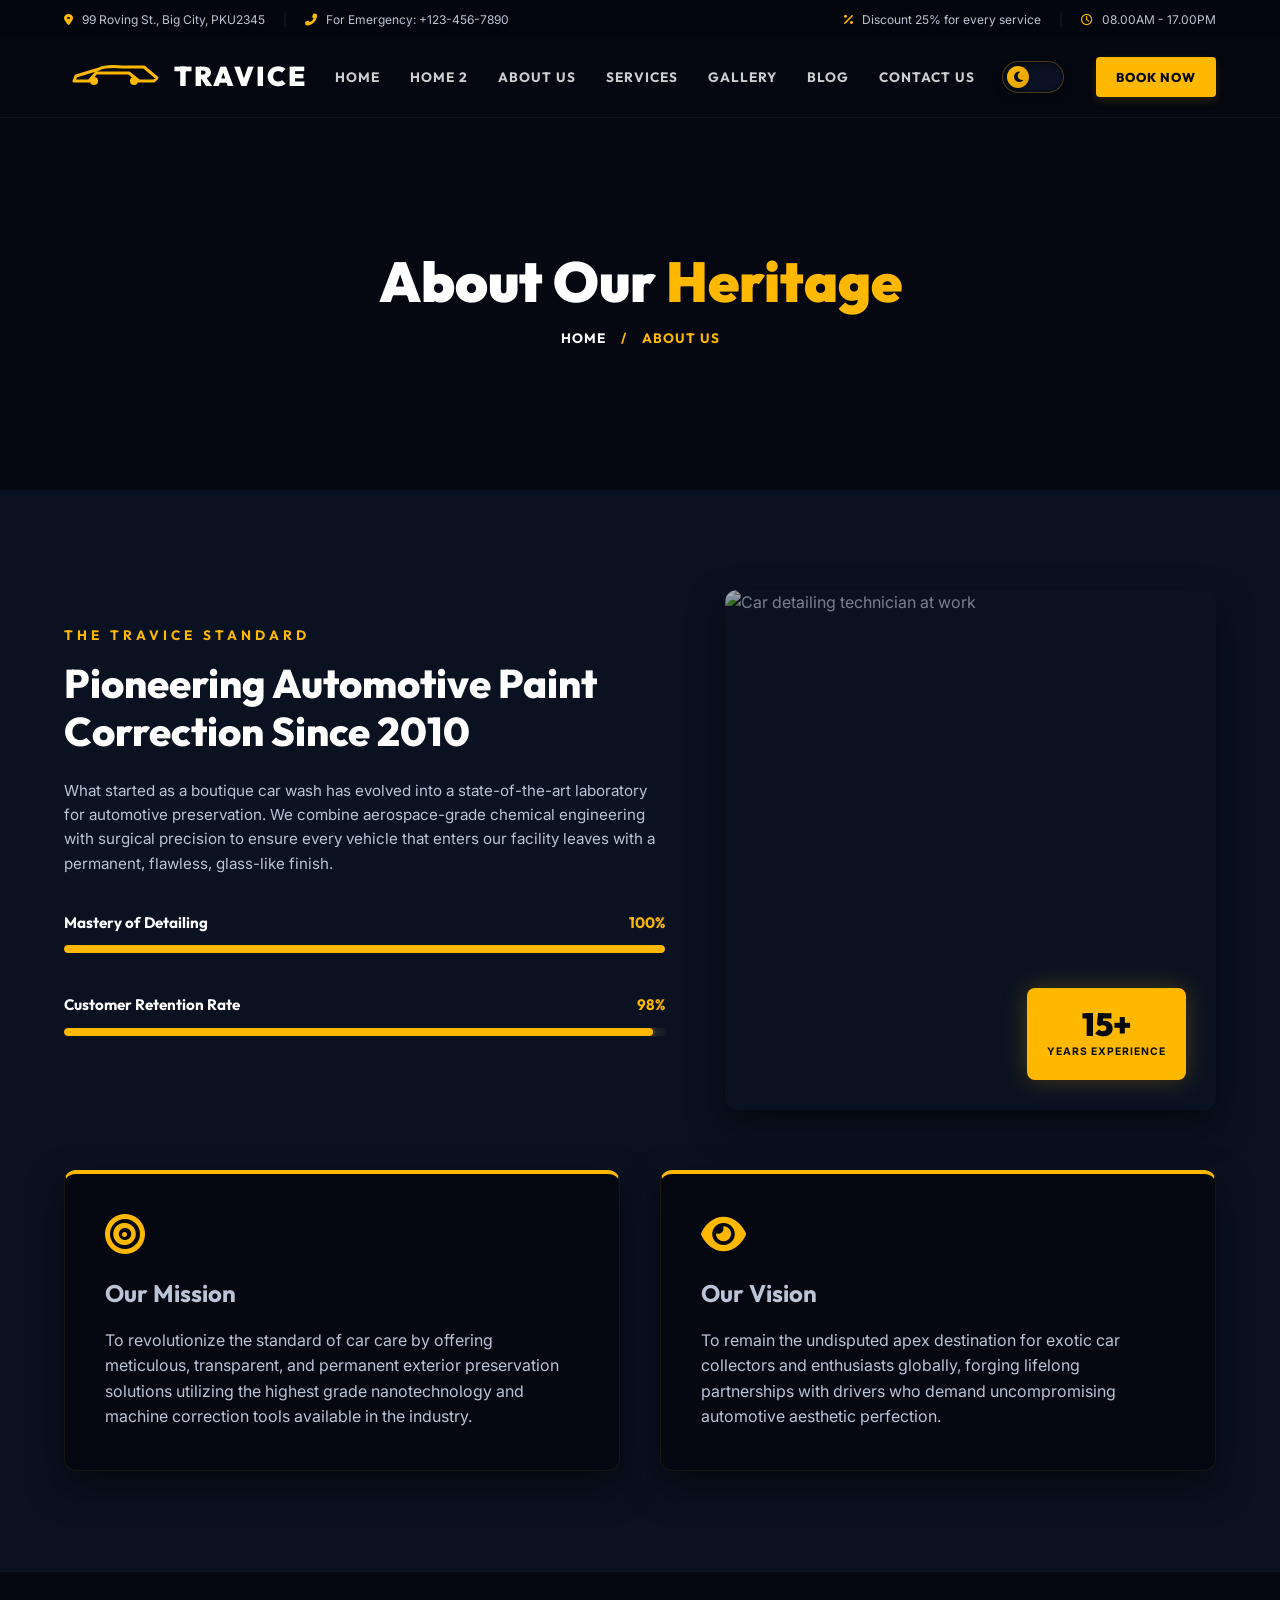
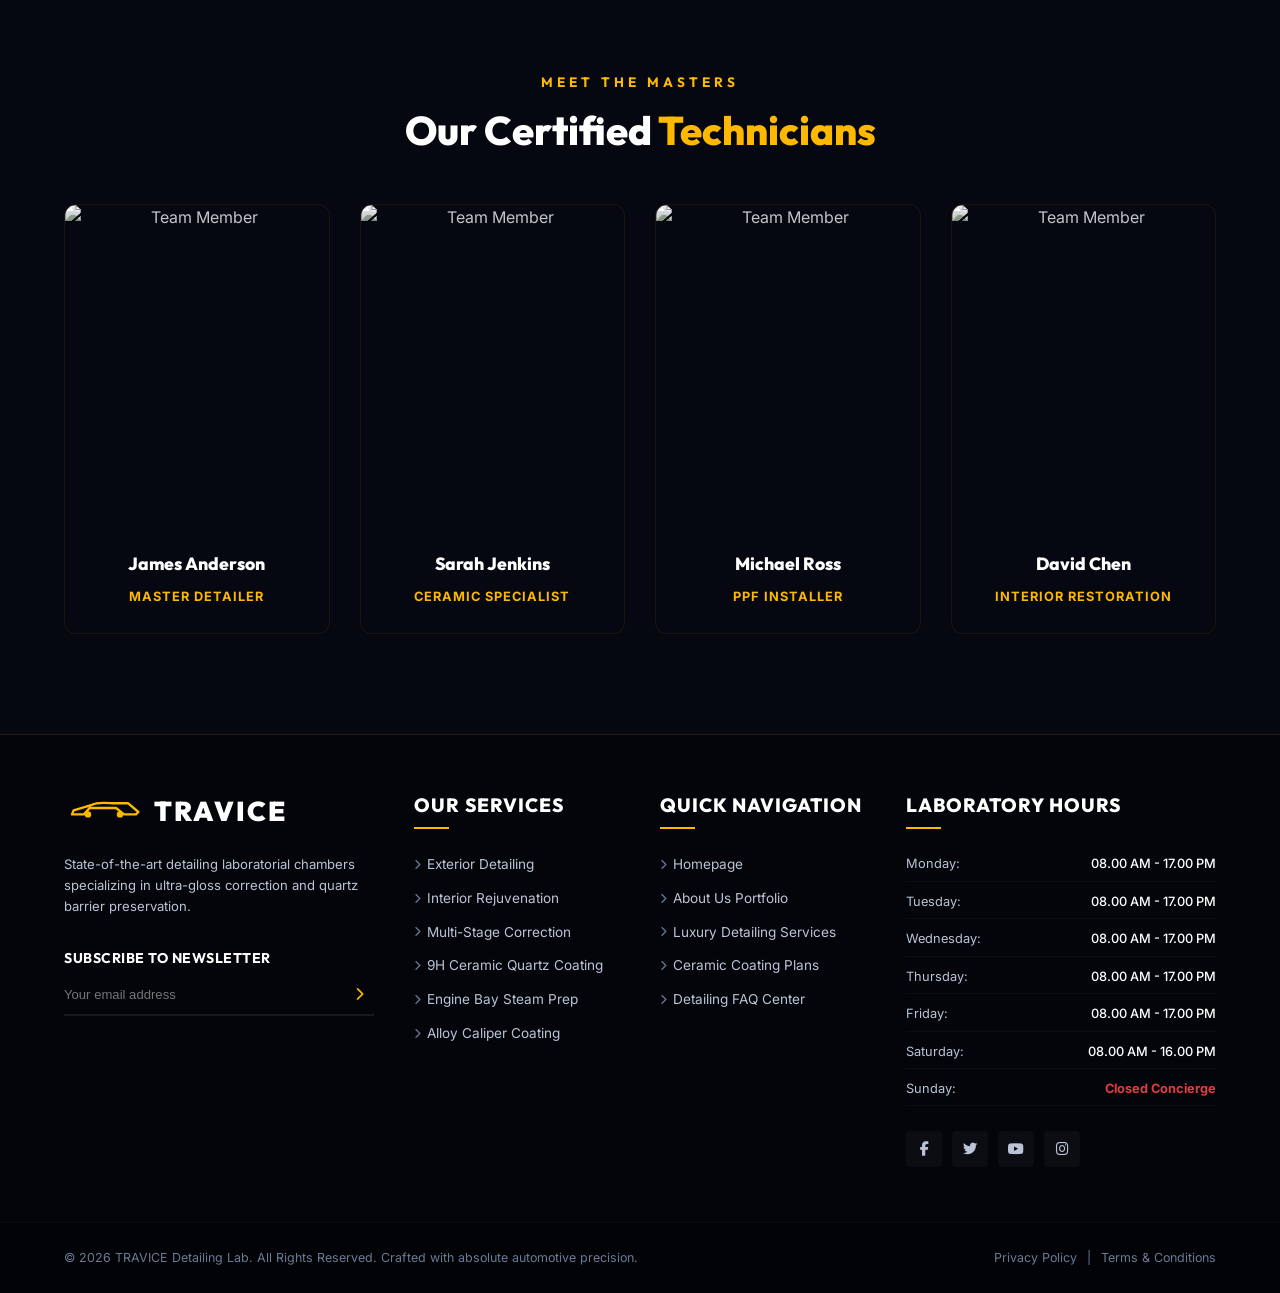
==== about.html @ 7a4ba7b8 "first commit" ====
<!DOCTYPE html>
<html lang="en">
<head>
    <meta charset="UTF-8">
    <meta name="viewport" content="width=device-width, initial-scale=1.0">
    <meta name="description" content="About TRAVICE Detailing - Our mission, team, and history in the automotive detailing industry.">
    <title>About Us | TRAVICE Premium Detailing</title>
    <link rel="preconnect" href="https://fonts.googleapis.com">
    <link rel="preconnect" href="https://fonts.gstatic.com" crossorigin>
    <link href="https://fonts.googleapis.com/css2?family=Outfit:wght@300;400;500;600;700;800;900&family=Inter:wght@300;400;500;600;700&display=swap" rel="stylesheet">
    <link rel="stylesheet" href="https://cdnjs.cloudflare.com/ajax/libs/font-awesome/6.4.0/css/all.min.css">
    <link rel="stylesheet" href="style.css">
    <link rel="stylesheet" href="pages.css">
    <link rel="stylesheet" href="mobile.css">
    <!-- Theme Switcher Script (Instantly runs to avoid FOIT flashing) -->
    <script>
        (function() {
            const savedTheme = localStorage.getItem('theme') || 'dark';
            document.documentElement.setAttribute('data-theme', savedTheme);
        })();
    </script>
</head>
<body>

    <!-- TOP UTILITY BAR -->
    <div class="top-bar">
        <div class="top-bar-container">
            <div class="top-bar-info">
                <span><i class="fas fa-map-marker-alt"></i> 99 Roving St., Big City, PKU2345</span>
                <span class="bar-separator">|</span>
                <span><i class="fas fa-phone-alt"></i> For Emergency: +123-456-7890</span>
            </div>
            <div class="top-bar-promo">
                <span><i class="fas fa-percentage"></i> Discount 25% for every service</span>
                <span class="bar-separator">|</span>
                <span><i class="far fa-clock"></i> 08.00AM - 17.00PM</span>
            </div>
        </div>
    </div>

    <!-- HEADER / NAVIGATION -->
    <header class="header">
        <div class="nav-container">
            <a href="index.html" class="logo">
                <div class="logo-icon">
                    <svg viewBox="0 0 100 40" width="100" height="40" xmlns="http://www.w3.org/2000/svg">
                        <path d="M10,28 L25,28 L32,20 L65,20 L75,28 L90,28 L93,25 L80,14 L60,14 C58,14 42,12 35,16 L12,23 Z" fill="none" stroke="#FFB800" stroke-width="3" stroke-linecap="round" stroke-linejoin="round"/>
                        <circle cx="30" cy="28" r="4" fill="#FFB800" />
                        <circle cx="70" cy="28" r="4" fill="#FFB800" />
                    </svg>
                </div>
                <span class="logo-text">TRAVICE</span>
            </a>

            <!-- Desktop Nav Links -->
            <nav class="nav-menu">
                <ul>
                    <li><a href="index.html" class="nav-link">HOME</a></li>
                    <li><a href="home-2.html" class="nav-link">HOME 2</a></li>
                    <li><a href="about.html" class="nav-link active">ABOUT US</a></li>
                    <li><a href="services.html" class="nav-link">SERVICES</a></li>
                    <li><a href="gallery.html" class="nav-link">GALLERY</a></li>
                    <li><a href="blog.html" class="nav-link">BLOG</a></li>
                    <li><a href="contact.html" class="nav-link">CONTACT US</a></li>
                </ul>
            </nav>

            <div class="nav-actions">
                <!-- Premium Redesigned Animated Capsule Theme Switcher -->
                <button class="theme-toggle" id="theme-toggle-btn" aria-label="Toggle Theme">
                    <div class="theme-toggle-bubble">
                        <i class="fas fa-moon moon-icon"></i>
                        <i class="fas fa-sun sun-icon"></i>
                    </div>
                </button>
                <a href="contact.html" class="btn-header">BOOK NOW</a>
                <button class="hamburger" id="hamburger-btn" aria-label="Toggle menu">
                    <span class="bar"></span><span class="bar"></span><span class="bar"></span>
                </button>
            </div>
        </div>
    </header>

    <!-- MOBILE NAVIGATION DROPDOWN -->
    <div class="mobile-nav" id="mobile-menu">
        <ul>
            <li><a href="index.html" class="mobile-link">HOME</a></li>
            <li><a href="home-2.html" class="mobile-link">HOME 2</a></li>
            <li><a href="about.html" class="mobile-link">ABOUT US</a></li>
            <li><a href="services.html" class="mobile-link">SERVICES</a></li>
            <li><a href="gallery.html" class="mobile-link">GALLERY</a></li>
            <li><a href="blog.html" class="mobile-link">BLOG</a></li>
            <li><a href="contact.html" class="mobile-link">CONTACT US</a></li>
        </ul>
    </div>

    <!-- INNER PAGE HERO -->
    <section class="inner-hero">
        <div class="inner-hero-bg" style="background-image: url('https://images.unsplash.com/photo-1507136566006-cfc505b114fc?q=80&w=2070&auto=format&fit=crop');"></div>
        <div class="inner-hero-overlay"></div>
        <div class="inner-hero-content animate-on-load">
            <h1 class="inner-page-title">About Our <span class="highlight">Heritage</span></h1>
            <div class="breadcrumb">
                <a href="index.html">HOME</a>
                <span>/</span>
                <span class="current">ABOUT US</span>
            </div>
        </div>
    </section>

    <!-- ABOUT INTRODUCTION -->
    <section class="about" id="about">
        <div class="section-container">
            <div class="about-grid">
                
                <div class="about-content animate-on-scroll">
                    <span class="section-subhead">THE TRAVICE STANDARD</span>
                    <h2 class="section-title">Pioneering Automotive Paint Correction Since 2010</h2>
                    <p class="about-desc">What started as a boutique car wash has evolved into a state-of-the-art laboratory for automotive preservation. We combine aerospace-grade chemical engineering with surgical precision to ensure every vehicle that enters our facility leaves with a permanent, flawless, glass-like finish.</p>
                    
                    <div class="progress-container">
                        <div class="progress-header">
                            <span class="progress-title">Mastery of Detailing</span>
                            <span class="progress-val">100%</span>
                        </div>
                        <div class="progress-bar-bg">
                            <div class="progress-bar-fill" data-progress="100%"></div>
                        </div>
                    </div>
                    <div class="progress-container">
                        <div class="progress-header">
                            <span class="progress-title">Customer Retention Rate</span>
                            <span class="progress-val">98%</span>
                        </div>
                        <div class="progress-bar-bg">
                            <div class="progress-bar-fill" data-progress="98%"></div>
                        </div>
                    </div>
                </div>

                <div class="about-graphic-container animate-on-scroll">
                    <div class="tech-graphic-wrapper">
                        <img class="tech-image" src="https://images.unsplash.com/photo-1619642751034-765dfdf7c58e?q=80&w=600&auto=format&fit=crop" alt="Car detailing technician at work">
                        <div class="tech-card-badge" style="bottom: 30px; top: auto; right: 30px; left: auto;">
                            <span class="badge-num">15+</span>
                            <span class="badge-text">Years Experience</span>
                        </div>
                    </div>
                </div>

            </div>

            <!-- Mission & Vision -->
            <div class="mission-vision-grid animate-on-scroll">
                <div class="mission-card">
                    <i class="fas fa-bullseye" style="font-size: 2.5rem; color: var(--color-accent); margin-bottom: 20px;"></i>
                    <h3 style="font-family: var(--font-heading); font-size: 1.5rem; margin-bottom: 15px;">Our Mission</h3>
                    <p style="color: var(--color-text-light);">To revolutionize the standard of car care by offering meticulous, transparent, and permanent exterior preservation solutions utilizing the highest grade nanotechnology and machine correction tools available in the industry.</p>
                </div>
                <div class="mission-card">
                    <i class="fas fa-eye" style="font-size: 2.5rem; color: var(--color-accent); margin-bottom: 20px;"></i>
                    <h3 style="font-family: var(--font-heading); font-size: 1.5rem; margin-bottom: 15px;">Our Vision</h3>
                    <p style="color: var(--color-text-light);">To remain the undisputed apex destination for exotic car collectors and enthusiasts globally, forging lifelong partnerships with drivers who demand uncompromising automotive aesthetic perfection.</p>
                </div>
            </div>
        </div>
    </section>

    <!-- TEAM SECTION -->
    <section class="team" style="background-color: var(--color-primary-dark); border-top: 1px solid rgba(255,255,255,0.05);">
        <div class="section-container">
            <div style="text-align: center; max-width: 600px; margin: 0 auto 50px auto;" class="animate-on-scroll">
                <span class="section-subhead">MEET THE MASTERS</span>
                <h2 class="section-title">Our Certified <span class="highlight">Technicians</span></h2>
            </div>

            <div class="team-grid">
                <!-- Team 1 -->
                <div class="team-card animate-on-scroll">
                    <img src="https://images.unsplash.com/photo-1560250097-0b93528c311a?q=80&w=500&auto=format&fit=crop" alt="Team Member" class="team-img">
                    <div class="team-info">
                        <h4>James Anderson</h4>
                        <span>Master Detailer</span>
                    </div>
                </div>
                <!-- Team 2 -->
                <div class="team-card animate-on-scroll">
                    <img src="https://images.unsplash.com/photo-1573496359142-b8d87734a5a2?q=80&w=500&auto=format&fit=crop" alt="Team Member" class="team-img">
                    <div class="team-info">
                        <h4>Sarah Jenkins</h4>
                        <span>Ceramic Specialist</span>
                    </div>
                </div>
                <!-- Team 3 -->
                <div class="team-card animate-on-scroll">
                    <img src="https://images.unsplash.com/photo-1519085360753-af0119f7cbe7?q=80&w=500&auto=format&fit=crop" alt="Team Member" class="team-img">
                    <div class="team-info">
                        <h4>Michael Ross</h4>
                        <span>PPF Installer</span>
                    </div>
                </div>
                <!-- Team 4 -->
                <div class="team-card animate-on-scroll">
                    <img src="https://images.unsplash.com/photo-1507003211169-0a1dd7228f2d?q=80&w=500&auto=format&fit=crop" alt="Team Member" class="team-img">
                    <div class="team-info">
                        <h4>David Chen</h4>
                        <span>Interior Restoration</span>
                    </div>
                </div>
            </div>
        </div>
    </section>

    <!-- FOOTER -->
    <footer class="footer">

        <div class="footer-top">
            <div class="section-container">
                <div class="footer-grid">

                    <!-- Col 1: About & Newsletter -->
                    <div class="footer-col about-col">
                        <a href="index.html" class="logo footer-logo">
                            <div class="logo-icon">
                                <svg viewBox="0 0 100 40" width="80" height="32" xmlns="http://www.w3.org/2000/svg">
                                    <path
                                        d="M10,28 L25,28 L32,20 L65,20 L75,28 L90,28 L93,25 L80,14 L60,14 C58,14 42,12 35,16 L12,23 Z"
                                        fill="none" stroke="#FFB800" stroke-width="3" stroke-linecap="round"
                                        stroke-linejoin="round" />
                                    <circle cx="30" cy="28" r="4" fill="#FFB800" />
                                    <circle cx="70" cy="28" r="4" fill="#FFB800" />
                                </svg>
                            </div>
                            <span class="logo-text">TRAVICE</span>
                        </a>
                        <p class="footer-text">State-of-the-art detailing laboratorial chambers specializing in
                            ultra-gloss correction and quartz barrier preservation.</p>

                        <div class="newsletter-wrapper">
                            <h4>Subscribe To Newsletter</h4>
                            <form id="newsletter-form">
                                <div class="newsletter-input-group">
                                    <input type="email" placeholder="Your email address" aria-label="Newsletter email"
                                        required>
                                    <button type="submit" aria-label="Subscribe"><i
                                            class="fas fa-chevron-right"></i></button>
                                </div>
                            </form>
                        </div>
                    </div>

                    <!-- Col 2: Services Quick Links -->
                    <div class="footer-col links-col">
                        <h3>Our Services</h3>
                        <ul>
                            <li><a href="services.html"><i class="fas fa-chevron-right"></i> Exterior Detailing</a></li>
                            <li><a href="services.html"><i class="fas fa-chevron-right"></i> Interior Rejuvenation</a></li>
                            <li><a href="services.html"><i class="fas fa-chevron-right"></i> Multi-Stage Correction</a></li>
                            <li><a href="index.html#pricing"><i class="fas fa-chevron-right"></i> 9H Ceramic Quartz Coating</a>
                            </li>
                            <li><a href="services.html"><i class="fas fa-chevron-right"></i> Engine Bay Steam Prep</a></li>
                            <li><a href="services.html"><i class="fas fa-chevron-right"></i> Alloy Caliper Coating</a></li>
                        </ul>
                    </div>

                    <!-- Col 3: Quick Navigation -->
                    <div class="footer-col links-col">
                        <h3>Quick Navigation</h3>
                        <ul>
                            <li><a href="index.html"><i class="fas fa-chevron-right"></i> Homepage</a></li>
                            <li><a href="about.html"><i class="fas fa-chevron-right"></i> About Us Portfolio</a></li>
                            <li><a href="services.html"><i class="fas fa-chevron-right"></i> Luxury Detailing Services</a>
                            </li>
                            <li><a href="index.html#pricing"><i class="fas fa-chevron-right"></i> Ceramic Coating Plans</a></li>
                            <li><a href="index.html#faq"><i class="fas fa-chevron-right"></i> Detailing FAQ Center</a></li>
                        </ul>
                    </div>

                    <!-- Col 4: Working Hours & Socials -->
                    <div class="footer-col hours-col">
                        <h3>Laboratory Hours</h3>
                        <ul class="hours-list">
                            <li><span>Monday:</span> <span>08.00 AM - 17.00 PM</span></li>
                            <li><span>Tuesday:</span> <span>08.00 AM - 17.00 PM</span></li>
                            <li><span>Wednesday:</span> <span>08.00 AM - 17.00 PM</span></li>
                            <li><span>Thursday:</span> <span>08.00 AM - 17.00 PM</span></li>
                            <li><span>Friday:</span> <span>08.00 AM - 17.00 PM</span></li>
                            <li><span>Saturday:</span> <span>08.00 AM - 16.00 PM</span></li>
                            <li class="closed"><span>Sunday:</span> <span>Closed Concierge</span></li>
                        </ul>

                        <div class="footer-socials">
                            <a href="#" aria-label="Facebook"><i class="fab fa-facebook-f"></i></a>
                            <a href="#" aria-label="Twitter"><i class="fab fa-twitter"></i></a>
                            <a href="#" aria-label="YouTube"><i class="fab fa-youtube"></i></a>
                            <a href="#" aria-label="Instagram"><i class="fab fa-instagram"></i></a>
                        </div>
                    </div>

                </div>
            </div>
        </div>

        <div class="footer-bottom">
            <div class="section-container">
                <div class="footer-bottom-flex">
                    <p>&copy; 2026 TRAVICE Detailing Lab. All Rights Reserved. Crafted with absolute automotive
                        precision.</p>
                    <div class="footer-legal-links">
                        <a href="#">Privacy Policy</a>
                        <span>|</span>
                        <a href="#">Terms & Conditions</a>
                    </div>
                </div>
            </div>
        </div>
    </footer>

    <!-- CUSTOM JAVASCRIPT -->
    <script src="script.js"></script>
    <script src="pages.js"></script>
</body>
</html>
---- style.css ----
/* ==========================================================================
   TRAVICE - LUXURY AUTOMOTIVE DETAILING & CERAMIC COATING SERVICE STYLESHEET
   ========================================================================== */

/* --- DESIGN SYSTEM & VARIABLE TOKENS --- */
:root {
    /* Color Palette */
    --color-primary-dark: #050811;      /* Deepest dark matte charcoal/black */
    --color-secondary-dark: #0A1120;    /* Premium dark navy blue background */
    --color-card-bg: rgba(13, 22, 41, 0.65); /* Modern glassmorphism card background */
    --color-card-border: rgba(255, 184, 0, 0.08); /* Soft gold-tinted card border */
    
    --color-accent: #FFB800;           /* Vibrant automotive gold/yellow accent */
    --color-accent-hover: #E0A200;     /* Slightly darker yellow for interactive states */
    --color-accent-rgb: 255, 184, 0;   /* RGB representation for soft glow shadows */
    
    --color-text-white: #FFFFFF;       /* Pure white headings */
    --color-text-light: #BAC4D6;       /* Highly legible light-blue-gray body copy */
    --color-text-muted: #6B7A94;       /* Subdued metadata description text */
    
    /* Typography */
    --font-heading: 'Outfit', sans-serif;
    --font-body: 'Inter', sans-serif;
    
    /* Transitions & Shadows */
    --transition-smooth: all 0.4s cubic-bezier(0.25, 0.46, 0.45, 0.94);
    --transition-snappy: all 0.2s ease;
    --shadow-premium: 0 15px 35px rgba(0, 0, 0, 0.5);
    --shadow-glow: 0 0 25px rgba(var(--color-accent-rgb), 0.25);
    
    /* Global Layout Width */
    --container-width: 1200px;
    --border-radius-lg: 12px;
    --border-radius-md: 8px;
}

/* --- CSS RESET --- */
* {
    margin: 0;
    padding: 0;
    box-sizing: border-box;
    outline: none;
}

html {
    scroll-behavior: smooth;
    font-size: 16px;
    -webkit-font-smoothing: antialiased;
}

body {
    background-color: var(--color-primary-dark);
    color: var(--color-text-light);
    font-family: var(--font-body);
    line-height: 1.6;
    overflow-x: hidden;
}

a {
    color: inherit;
    text-decoration: none;
    transition: var(--transition-snappy);
}

ul {
    list-style: none;
}

img {
    max-width: 100%;
    height: auto;
    display: block;
}

/* --- GLOBAL COMPONENT STYLES --- */
.section-container {
    width: 90%;
    max-width: var(--container-width);
    margin: 0 auto;
    padding: 100px 0;
}

.section-subhead {
    font-family: var(--font-heading);
    font-size: 0.85rem;
    font-weight: 700;
    color: var(--color-accent);
    letter-spacing: 4px;
    text-transform: uppercase;
    display: block;
    margin-bottom: 12px;
}

.section-title {
    font-family: var(--font-heading);
    font-size: 2.5rem;
    font-weight: 800;
    color: var(--color-text-white);
    line-height: 1.2;
    margin-bottom: 24px;
}

.highlight {
    color: var(--color-accent);
}

.font-accent {
    color: var(--color-accent);
}

/* --- PREMIUM BUTTON DESIGN --- */
.btn-primary {
    background-color: var(--color-accent);
    color: var(--color-primary-dark);
    font-family: var(--font-heading);
    font-weight: 700;
    font-size: 0.9rem;
    letter-spacing: 1.5px;
    padding: 14px 32px;
    border-radius: 5px;
    border: 2px solid var(--color-accent);
    cursor: pointer;
    display: inline-block;
    transition: var(--transition-smooth);
    text-transform: uppercase;
    box-shadow: 0 4px 15px rgba(var(--color-accent-rgb), 0.15);
}

.btn-primary:hover {
    background-color: transparent;
    color: var(--color-accent);
    box-shadow: var(--shadow-glow);
    transform: translateY(-3px);
}

.btn-secondary {
    background-color: transparent;
    color: var(--color-text-white);
    font-family: var(--font-heading);
    font-weight: 600;
    font-size: 0.9rem;
    letter-spacing: 1.5px;
    padding: 14px 32px;
    border-radius: 5px;
    border: 2px solid rgba(255, 255, 255, 0.2);
    cursor: pointer;
    display: inline-block;
    transition: var(--transition-smooth);
    text-transform: uppercase;
}

.btn-secondary:hover {
    border-color: var(--color-accent);
    color: var(--color-accent);
    transform: translateY(-3px);
}

/* --- TOP UTILITY BAR --- */
.top-bar {
    background-color: #03060C;
    border-bottom: 1px solid rgba(255, 255, 255, 0.04);
    font-size: 0.75rem;
    color: var(--color-text-light);
    font-family: var(--font-body);
}

.top-bar-container {
    width: 90%;
    max-width: var(--container-width);
    margin: 0 auto;
    display: flex;
    justify-content: space-between;
    align-items: center;
    padding: 10px 0;
}

.top-bar-info i, .top-bar-promo i {
    color: var(--color-accent);
    margin-right: 6px;
}

.bar-separator {
    margin: 0 15px;
    color: rgba(255, 255, 255, 0.1);
}

@media (max-width: 991px) {
    .top-bar {
        display: none; /* Hide on mobile/tablet to avoid clutter */
    }
}

/* --- HEADER & NAV BAR --- */
.header {
    position: fixed;
    top: 37px; /* Positioned directly under topbar */
    left: 0;
    width: 100%;
    z-index: 1000;
    background-color: rgba(5, 8, 17, 0.7);
    backdrop-filter: blur(12px);
    -webkit-backdrop-filter: blur(12px);
    border-bottom: 1px solid rgba(255, 255, 255, 0.05);
    transition: var(--transition-smooth);
}

/* Scrolled state applied via JS */
.header.scrolled {
    top: 0;
    background-color: rgba(3, 5, 10, 0.95);
    border-bottom: 1px solid rgba(255, 184, 0, 0.15);
    box-shadow: 0 10px 30px rgba(0, 0, 0, 0.6);
}

.nav-container {
    width: 90%;
    max-width: var(--container-width);
    margin: 0 auto;
    height: 80px;
    display: flex;
    justify-content: space-between;
    align-items: center;
    transition: var(--transition-smooth);
}

.header.scrolled .nav-container {
    height: 70px;
}

/* Sleek Logo Design */
.logo {
    display: flex;
    align-items: center;
    gap: 10px;
}

.logo-text {
    font-family: var(--font-heading);
    font-size: 1.7rem;
    font-weight: 900;
    color: var(--color-text-white);
    letter-spacing: 2px;
}

/* Navigation Links */
.nav-menu ul {
    display: flex;
    gap: 30px;
}

.nav-link {
    font-family: var(--font-heading);
    font-size: 0.85rem;
    font-weight: 700;
    color: rgba(255, 255, 255, 0.8);
    letter-spacing: 1px;
    padding: 8px 0;
    position: relative;
}

.nav-link::after {
    content: '';
    position: absolute;
    bottom: 0;
    left: 0;
    width: 0;
    height: 2px;
    background-color: var(--color-accent);
    transition: var(--transition-smooth);
}

.nav-link:hover, .nav-link.active {
    color: var(--color-accent);
}

.nav-link:hover::after, .nav-link.active::after {
    width: 100%;
}

/* ── Floating Nav Pill Highlighter ───────────────────────────────────────── */
.nav-menu ul {
    position: relative; /* anchor for the pill */
}

.nav-pill {
    position: absolute;
    top: 50%;
    transform: translateY(-50%);
    height: 32px;
    border-radius: 20px;
    background: rgba(255, 184, 0, 0.12);
    border: 1px solid rgba(255, 184, 0, 0.25);
    transition: left 0.32s cubic-bezier(0.4, 0, 0.2, 1),
                width 0.32s cubic-bezier(0.4, 0, 0.2, 1),
                opacity 0.2s ease;
    pointer-events: none;
    z-index: 0;
    opacity: 0;
}

.nav-menu ul:hover .nav-pill,
.nav-pill.pill-active {
    opacity: 1;
}
/* ─────────────────────────────────────────────────────────────────────────── */

/* Utility actions inside Navbar */
.nav-actions {
    display: flex;
    align-items: center;
    gap: 24px;
}

.social-icons {
    display: flex;
    gap: 15px;
}

.social-icons a {
    color: var(--color-text-light);
    font-size: 0.95rem;
    width: 32px;
    height: 32px;
    border-radius: 50%;
    background-color: rgba(255, 255, 255, 0.05);
    display: flex;
    align-items: center;
    justify-content: center;
    transition: var(--transition-smooth);
}

.social-icons a:hover {
    color: var(--color-primary-dark);
    background-color: var(--color-accent);
    box-shadow: var(--shadow-glow);
    transform: translateY(-2px);
}

.btn-header {
    background-color: var(--color-accent);
    color: var(--color-primary-dark);
    font-family: var(--font-heading);
    font-weight: 800;
    font-size: 0.8rem;
    letter-spacing: 1px;
    padding: 10px 20px;
    border-radius: 4px;
    border: none;
    cursor: pointer;
    box-shadow: 0 4px 10px rgba(var(--color-accent-rgb), 0.15);
    transition: var(--transition-smooth);
}

.btn-header:hover {
    transform: translateY(-2px);
    box-shadow: var(--shadow-glow);
    background-color: var(--color-text-white);
}

/* Hamburger mobile button */
.hamburger {
    display: none;
    flex-direction: column;
    justify-content: space-between;
    width: 24px;
    height: 18px;
    background: transparent;
    border: none;
    cursor: pointer;
}

.hamburger .bar {
    width: 100%;
    height: 2px;
    background-color: var(--color-text-white);
    border-radius: 2px;
    transition: var(--transition-smooth);
}

/* Hamburger active transformation */
.hamburger.active .bar:nth-child(1) {
    transform: translateY(8px) rotate(45deg);
    background-color: var(--color-accent);
}
.hamburger.active .bar:nth-child(2) {
    opacity: 0;
}
.hamburger.active .bar:nth-child(3) {
    transform: translateY(-8px) rotate(-45deg);
    background-color: var(--color-accent);
}

@media (max-width: 991px) {
    .nav-menu, .nav-actions .social-icons, .nav-actions .btn-header {
        display: none; /* Hide on small screens, activate mobile drawer */
    }
    .hamburger {
        display: flex;
    }
    .header {
        top: 0;
    }
}

/* --- MOBILE NAVIGATION DRAWER --- */
.mobile-nav {
    position: fixed;
    top: 80px;
    left: -100%;
    width: 100%;
    height: calc(100vh - 80px);
    background-color: var(--color-secondary-dark);
    z-index: 999;
    padding: 40px;
    display: flex;
    flex-direction: column;
    justify-content: space-between;
    transition: all 0.5s cubic-bezier(0.77, 0, 0.175, 1);
    border-top: 1px solid rgba(255, 255, 255, 0.05);
}

.mobile-nav.active {
    left: 0;
}

.mobile-nav ul {
    display: flex;
    flex-direction: column;
    gap: 25px;
}

.mobile-link {
    font-family: var(--font-heading);
    font-size: 1.3rem;
    font-weight: 800;
    color: var(--color-text-white);
    letter-spacing: 1px;
}

.mobile-link:hover {
    color: var(--color-accent);
    padding-left: 10px;
}

.mobile-nav-footer {
    border-top: 1px solid rgba(255, 255, 255, 0.05);
    padding-top: 30px;
}

.mobile-socials {
    display: flex;
    justify-content: center;
    gap: 20px;
    margin-bottom: 20px;
}

.mobile-socials a {
    color: var(--color-text-light);
    font-size: 1.2rem;
    width: 44px;
    height: 44px;
    border-radius: 50%;
    background-color: rgba(255, 255, 255, 0.03);
    display: flex;
    align-items: center;
    justify-content: center;
}

.mobile-socials a:hover {
    color: var(--color-primary-dark);
    background-color: var(--color-accent);
}

/* --- HERO SECTION --- */
.hero {
    position: relative;
    width: 100%;
    min-height: 100vh;
    display: flex;
    flex-direction: column;
    justify-content: center;
    padding-top: 150px;
    padding-bottom: 120px;
    overflow: hidden;
}

.hero-bg {
    position: absolute;
    top: 0;
    left: 0;
    width: 100%;
    height: 100%;
    background-size: cover;
    background-position: center;
    z-index: 1;
    transform: scale(1.05);
    transition: transform 10s ease;
}

.hero:hover .hero-bg {
    transform: scale(1);
}

.hero-overlay {
    position: absolute;
    top: 0;
    left: 0;
    width: 100%;
    height: 100%;
    background: linear-gradient(to right, rgba(5, 8, 17, 0.95) 30%, rgba(5, 8, 17, 0.6) 70%, rgba(5, 8, 17, 0.3) 100%);
    z-index: 2;
}

.hero-content {
    position: relative;
    width: 90%;
    max-width: var(--container-width);
    margin: 0 auto;
    z-index: 3;
    max-width: 680px;
    margin-bottom: 60px;
}

.hero-subhead {
    font-family: var(--font-heading);
    font-weight: 800;
    font-size: 0.9rem;
    color: var(--color-accent);
    letter-spacing: 5px;
    text-transform: uppercase;
    display: block;
    margin-bottom: 20px;
}

.hero-title {
    font-family: var(--font-heading);
    font-size: 3.8rem;
    font-weight: 900;
    color: var(--color-text-white);
    line-height: 1.1;
    margin-bottom: 24px;
}

.hero-subtitle {
    font-size: 1.05rem;
    color: var(--color-text-light);
    margin-bottom: 40px;
    max-width: 600px;
}

.hero-ctas {
    display: flex;
    gap: 20px;
    flex-wrap: wrap;
}

/* HERO ABSOLUTE OVERLAY HIGHLIGHT CARDS */
.hero-floater-container {
    position: relative;
    width: 90%;
    max-width: var(--container-width);
    margin: 0 auto;
    z-index: 4;
    display: grid;
    grid-template-columns: repeat(3, 1fr);
    gap: 30px;
}

.floater-card {
    background-color: var(--color-secondary-dark);
    border: 1px solid var(--color-card-border);
    border-radius: var(--border-radius-lg);
    padding: 30px;
    display: flex;
    align-items: flex-start;
    gap: 20px;
    box-shadow: var(--shadow-premium);
    transition: var(--transition-smooth);
}

.floater-icon {
    font-size: 2.2rem;
    color: var(--color-accent);
    margin-top: 4px;
}

.floater-text h3 {
    font-family: var(--font-heading);
    font-size: 1.25rem;
    font-weight: 700;
    color: var(--color-text-white);
    margin-bottom: 8px;
}

.floater-text p {
    font-size: 0.85rem;
    color: var(--color-text-light);
    line-height: 1.5;
}

/* Floater Highlighted Active Card (Yellow theme as seen in ref) */
.floater-card.active {
    background-color: var(--color-accent);
    border-color: var(--color-accent);
}

.floater-card.active .floater-icon,
.floater-card.active .floater-text h3,
.floater-card.active .floater-text p {
    color: var(--color-primary-dark);
}

.floater-card:hover {
    transform: translateY(-8px);
    box-shadow: 0 20px 40px rgba(0, 0, 0, 0.6);
    border-color: rgba(255, 184, 0, 0.3);
}

.floater-card.active:hover {
    box-shadow: var(--shadow-glow);
}

@media (max-width: 991px) {
    .hero {
        min-height: auto;
        padding-top: 140px;
        padding-bottom: 60px;
    }
    .hero-title {
        font-size: 2.8rem;
    }
    .hero-floater-container {
        grid-template-columns: 1fr;
        gap: 20px;
        margin-top: 30px;
    }
}

/* --- ABOUT US SECTION --- */
.about {
    background-color: var(--color-secondary-dark);
    position: relative;
}

.about-grid {
    display: grid;
    grid-template-columns: 1.1fr 0.9fr;
    gap: 60px;
    align-items: center;
}

.about-desc {
    color: var(--color-text-light);
    margin-bottom: 35px;
    font-size: 0.95rem;
}

/* Satisfaction Progress Bar */
.progress-container {
    margin-bottom: 40px;
}

.progress-header {
    display: flex;
    justify-content: space-between;
    margin-bottom: 10px;
    font-family: var(--font-heading);
    font-weight: 700;
    font-size: 0.95rem;
}

.progress-title {
    color: var(--color-text-white);
}

.progress-val {
    color: var(--color-accent);
}

.progress-bar-bg {
    width: 100%;
    height: 8px;
    background-color: rgba(255, 255, 255, 0.05);
    border-radius: 4px;
    overflow: hidden;
}

.progress-bar-fill {
    width: 0%; /* Initial state for scroll animation */
    height: 100%;
    background-color: var(--color-accent);
    border-radius: 4px;
    box-shadow: 0 0 10px rgba(var(--color-accent-rgb), 0.5);
    transition: width 1.5s cubic-bezier(0.1, 1, 0.1, 1);
}

/* Feature bullet boxes grid */
.about-features {
    display: grid;
    grid-template-columns: repeat(2, 1fr);
    gap: 30px;
    margin-bottom: 45px;
}

.about-feature-box {
    background-color: var(--color-primary-dark);
    border: 1px solid var(--color-card-border);
    border-radius: var(--border-radius-md);
    padding: 20px 25px;
    display: flex;
    align-items: center;
    gap: 15px;
    transition: var(--transition-smooth);
}

.about-feature-box:hover {
    border-color: rgba(255, 184, 0, 0.3);
    transform: scale(1.02);
}

.feat-icon {
    font-size: 1.6rem;
    color: var(--color-accent);
}

.feat-info h3 {
    font-family: var(--font-heading);
    font-size: 0.95rem;
    font-weight: 700;
    color: var(--color-text-white);
}

.about-actions {
    display: flex;
    align-items: center;
    gap: 35px;
}

.about-phone {
    display: flex;
    align-items: center;
    gap: 10px;
    font-family: var(--font-heading);
    font-weight: 800;
    font-size: 1.1rem;
    color: var(--color-text-white);
}

.about-phone i {
    color: var(--color-accent);
}

.about-phone a:hover {
    color: var(--color-accent);
}

/* About Graphic & Overlapping Request Form Styling */
.about-graphic-container {
    position: relative;
    width: 100%;
}

.tech-graphic-wrapper {
    position: relative;
    border-radius: var(--border-radius-lg);
    overflow: hidden;
    box-shadow: var(--shadow-premium);
    height: 520px;
}

.tech-image {
    width: 100%;
    height: 100%;
    object-fit: cover;
    filter: brightness(0.65) contrast(1.1);
}

/* Badge overlay */
.tech-card-badge {
    position: absolute;
    top: 30px;
    left: 30px;
    background-color: var(--color-accent);
    padding: 20px;
    border-radius: var(--border-radius-md);
    box-shadow: var(--shadow-glow);
    display: flex;
    flex-direction: column;
    align-items: center;
    z-index: 10;
}

.badge-num {
    font-family: var(--font-heading);
    font-size: 2rem;
    font-weight: 900;
    color: var(--color-primary-dark);
    line-height: 1;
}

.badge-text {
    font-size: 0.65rem;
    font-weight: 700;
    color: var(--color-primary-dark);
    text-transform: uppercase;
    letter-spacing: 1px;
    margin-top: 4px;
    white-space: nowrap;
}

/* Quick Booking Overlapping Form Card */
.quick-form-card {
    position: absolute;
    bottom: -30px;
    right: -20px;
    width: 320px;
    background-color: var(--color-primary-dark);
    border: 1px solid rgba(255, 184, 0, 0.2);
    border-radius: var(--border-radius-lg);
    padding: 30px 25px;
    box-shadow: 0 20px 40px rgba(0,0,0,0.8);
    z-index: 20;
}

.quick-form-card h3 {
    font-family: var(--font-heading);
    font-size: 1.25rem;
    font-weight: 800;
    color: var(--color-text-white);
    margin-bottom: 20px;
    text-transform: uppercase;
    letter-spacing: 1px;
    border-left: 3px solid var(--color-accent);
    padding-left: 10px;
}

.form-group-quick {
    margin-bottom: 15px;
}

.form-group-quick label {
    display: block;
    font-size: 0.75rem;
    color: var(--color-text-muted);
    font-weight: 700;
    text-transform: uppercase;
    letter-spacing: 1px;
    margin-bottom: 6px;
}

.form-group-quick input,
.form-group-quick textarea {
    width: 100%;
    background-color: rgba(255, 255, 255, 0.03);
    border: 1px solid rgba(255, 255, 255, 0.08);
    border-radius: 4px;
    padding: 10px 14px;
    color: var(--color-text-white);
    font-family: var(--font-body);
    font-size: 0.85rem;
    transition: var(--transition-snappy);
}

.form-group-quick input:focus,
.form-group-quick textarea:focus {
    border-color: var(--color-accent);
    background-color: rgba(255, 255, 255, 0.06);
    box-shadow: 0 0 10px rgba(var(--color-accent-rgb), 0.15);
}

.btn-quick-submit {
    width: 100%;
    background-color: var(--color-accent);
    color: var(--color-primary-dark);
    font-family: var(--font-heading);
    font-weight: 800;
    font-size: 0.8rem;
    letter-spacing: 1px;
    padding: 12px 0;
    border: none;
    border-radius: 4px;
    cursor: pointer;
    transition: var(--transition-smooth);
    margin-top: 10px;
}

.btn-quick-submit:hover {
    background-color: var(--color-text-white);
    box-shadow: var(--shadow-glow);
}

@media (max-width: 1200px) {
    .quick-form-card {
        right: 0px;
        width: 300px;
    }
}

@media (max-width: 991px) {
    .about-grid {
        grid-template-columns: 1fr;
        gap: 50px;
    }
    .about-graphic-container {
        max-width: 500px;
        margin: 0 auto;
        padding-bottom: 50px;
    }
    .quick-form-card {
        bottom: -20px;
        right: -10px;
    }
}

/* --- WHY CHOOSE US & COUNTER STATS --- */
.stats {
    position: relative;
    background-color: var(--color-primary-dark);
    padding: 80px 0;
    overflow: hidden;
}

.stats-bg {
    position: absolute;
    top: 0;
    left: 0;
    width: 100%;
    height: 100%;
    background: radial-gradient(circle at 70% 50%, rgba(var(--color-accent-rgb), 0.04) 0%, transparent 60%);
    pointer-events: none;
}

.stats-grid {
    display: grid;
    grid-template-columns: repeat(4, 1fr);
    gap: 30px;
}

.stat-card {
    background-color: var(--color-secondary-dark);
    border: 1px solid var(--color-card-border);
    border-radius: var(--border-radius-lg);
    padding: 40px 30px;
    text-align: center;
    position: relative;
    box-shadow: var(--shadow-premium);
    transition: var(--transition-smooth);
}

.stat-card:hover {
    transform: translateY(-5px);
    border-color: rgba(255, 184, 0, 0.3);
    box-shadow: 0 15px 30px rgba(0,0,0,0.6);
}

.stat-icon {
    font-size: 2.5rem;
    color: var(--color-accent);
    margin-bottom: 15px;
}

.stat-num {
    font-family: var(--font-heading);
    font-size: 2.8rem;
    font-weight: 800;
    color: var(--color-text-white);
    line-height: 1;
    margin-bottom: 10px;
}

.stat-label {
    font-size: 0.85rem;
    color: var(--color-text-light);
    font-weight: 700;
    text-transform: uppercase;
    letter-spacing: 1px;
}

@media (max-width: 991px) {
    .stats-grid {
        grid-template-columns: repeat(2, 1fr);
    }
}
@media (max-width: 575px) {
    .stats-grid {
        grid-template-columns: 1fr;
    }
}

/* --- SERVICES GRID SECTION --- */
.services {
    background-color: var(--color-primary-dark);
    border-top: 1px solid rgba(255, 255, 255, 0.03);
}

.services-header {
    display: grid;
    grid-template-columns: 1.2fr 0.8fr;
    gap: 60px;
    align-items: flex-end;
    margin-bottom: 70px;
}

.services-header-desc {
    color: var(--color-text-light);
    font-size: 0.95rem;
    line-height: 1.7;
    margin-bottom: 8px;
}

.services-grid {
    display: grid;
    grid-template-columns: repeat(3, 1fr);
    gap: 30px;
}

/* Service Card Components */
.service-card {
    background-color: var(--color-secondary-dark);
    border: 1px solid var(--color-card-border);
    border-radius: var(--border-radius-lg);
    overflow: hidden;
    box-shadow: var(--shadow-premium);
    transition: var(--transition-smooth);
}

.card-img-wrapper {
    position: relative;
    width: 100%;
    height: 230px;
    overflow: hidden;
}

.card-img-wrapper img {
    width: 100%;
    height: 100%;
    object-fit: cover;
    transition: transform 0.6s ease;
    filter: brightness(0.85);
}

/* Floating Yellow Accent Badge with icon */
.badge-icon {
    position: absolute;
    bottom: -20px;
    right: 25px;
    width: 46px;
    height: 46px;
    background-color: var(--color-accent);
    color: var(--color-primary-dark);
    border-radius: 6px;
    display: flex;
    align-items: center;
    justify-content: center;
    font-size: 1.3rem;
    box-shadow: 0 4px 15px rgba(var(--color-accent-rgb), 0.4);
    z-index: 10;
    transition: var(--transition-smooth);
}

.service-info {
    padding: 35px 30px 30px 30px;
}

.service-info h3 {
    font-family: var(--font-heading);
    font-size: 1.3rem;
    font-weight: 700;
    color: var(--color-text-white);
    margin-bottom: 12px;
}

.service-info p {
    font-size: 0.85rem;
    color: var(--color-text-light);
    line-height: 1.6;
    margin-bottom: 25px;
}

.service-link {
    font-family: var(--font-heading);
    font-size: 0.8rem;
    font-weight: 800;
    letter-spacing: 1px;
    color: var(--color-accent);
    display: flex;
    align-items: center;
    gap: 8px;
    transition: var(--transition-snappy);
}

.service-link i {
    transition: transform 0.3s ease;
}

/* Card Hover Animations */
.service-card:hover {
    transform: translateY(-10px);
    border-color: rgba(255, 184, 0, 0.25);
    box-shadow: 0 20px 40px rgba(0, 0, 0, 0.7);
}

.service-card:hover .card-img-wrapper img {
    transform: scale(1.08) rotate(1deg);
}

.service-card:hover .badge-icon {
    transform: scale(1.1);
    box-shadow: var(--shadow-glow);
    background-color: var(--color-text-white);
}

.service-card:hover .service-link {
    color: var(--color-text-white);
}

.service-card:hover .service-link i {
    transform: translateX(5px);
}

@media (max-width: 991px) {
    .services-header {
        grid-template-columns: 1fr;
        gap: 20px;
        margin-bottom: 50px;
    }
    .services-grid {
        grid-template-columns: repeat(2, 1fr);
    }
}
@media (max-width: 767px) {
    .services-grid {
        grid-template-columns: 1fr;
    }
}

/* --- CERAMIC COATING PREMIUM PACKAGES --- */
.pricing {
    background-color: var(--color-secondary-dark);
    position: relative;
}

.pricing-header {
    text-align: center;
    max-width: 650px;
    margin: 0 auto 70px auto;
}

.pricing-desc {
    color: var(--color-text-light);
    font-size: 0.95rem;
}

.pricing-grid {
    display: grid;
    grid-template-columns: repeat(3, 1fr);
    gap: 35px;
}

/* Glassmorphic Pricing Card Components */
.pricing-card {
    background-color: var(--color-primary-dark);
    border: 1px solid var(--color-card-border);
    border-radius: var(--border-radius-lg);
    padding: 50px 40px;
    display: flex;
    flex-direction: column;
    justify-content: space-between;
    position: relative;
    transition: var(--transition-smooth);
    box-shadow: var(--shadow-premium);
}

.pricing-badge {
    position: absolute;
    top: 25px;
    right: 25px;
    background-color: rgba(255, 255, 255, 0.05);
    color: var(--color-accent);
    font-family: var(--font-heading);
    font-weight: 800;
    font-size: 0.7rem;
    padding: 6px 12px;
    border-radius: 4px;
    letter-spacing: 1px;
}

.pricing-card-header {
    margin-bottom: 35px;
}

.pricing-card-header h3 {
    font-family: var(--font-heading);
    font-size: 1.4rem;
    font-weight: 800;
    color: var(--color-text-white);
    margin-bottom: 15px;
}

.pricing-card-header .price {
    font-family: var(--font-heading);
    font-size: 3.5rem;
    font-weight: 900;
    color: var(--color-accent);
    line-height: 1;
    display: block;
    margin-bottom: 10px;
}

.pricing-card-header p {
    font-size: 0.8rem;
    color: var(--color-text-muted);
    font-weight: 700;
    text-transform: uppercase;
    letter-spacing: 0.5px;
}

.pricing-features {
    display: flex;
    flex-direction: column;
    gap: 18px;
    margin-bottom: 45px;
    border-top: 1px solid rgba(255, 255, 255, 0.05);
    padding-top: 30px;
}

.pricing-features li {
    font-size: 0.88rem;
    color: var(--color-text-light);
    display: flex;
    align-items: center;
    gap: 12px;
}

.pricing-features li i {
    color: var(--color-accent);
    font-size: 0.95rem;
}

.pricing-features li.disabled {
    color: var(--color-text-muted);
    text-decoration: line-through;
}

.pricing-features li.disabled i {
    color: var(--color-text-muted);
}

.btn-pricing {
    width: 100%;
    background-color: transparent;
    color: var(--color-text-white);
    font-family: var(--font-heading);
    font-weight: 700;
    font-size: 0.85rem;
    letter-spacing: 1.5px;
    padding: 14px 0;
    border: 2px solid rgba(255,255,255,0.1);
    border-radius: 5px;
    text-align: center;
    cursor: pointer;
    transition: var(--transition-smooth);
    text-transform: uppercase;
}

.btn-pricing:hover {
    background-color: var(--color-accent);
    border-color: var(--color-accent);
    color: var(--color-primary-dark);
    box-shadow: var(--shadow-glow);
}

/* Featured Card Highlights (Silver Package) */
.pricing-card.featured {
    border-color: var(--color-accent);
    transform: scale(1.05);
    z-index: 10;
    box-shadow: 0 20px 45px rgba(0, 0, 0, 0.8);
}

.featured-badge {
    background-color: var(--color-accent);
    color: var(--color-primary-dark);
    box-shadow: var(--shadow-glow);
}

.pricing-card.featured .btn-pricing {
    background-color: var(--color-accent);
    color: var(--color-primary-dark);
    border-color: var(--color-accent);
    box-shadow: 0 4px 15px rgba(var(--color-accent-rgb), 0.2);
}

.pricing-card.featured .btn-pricing:hover {
    background-color: var(--color-text-white);
    border-color: var(--color-text-white);
    box-shadow: var(--shadow-glow);
}

/* Hover effect on regular pricing cards */
.pricing-card:not(.featured):hover {
    transform: translateY(-8px);
    border-color: rgba(255, 184, 0, 0.35);
}

@media (max-width: 991px) {
    .pricing-grid {
        grid-template-columns: 1fr;
        gap: 40px;
        max-width: 450px;
        margin: 0 auto;
    }
    .pricing-card.featured {
        transform: scale(1);
    }
}

/* --- BEFORE & AFTER INTERACTIVE SLIDER --- */
.before-after {
    background-color: var(--color-primary-dark);
    border-top: 1px solid rgba(255, 255, 255, 0.03);
}

.ba-header {
    text-align: center;
    max-width: 650px;
    margin: 0 auto 60px auto;
}

.ba-desc {
    color: var(--color-text-light);
    font-size: 0.95rem;
}

/* Slider frame layout */
.ba-slider-wrapper {
    width: 100%;
    max-width: 950px;
    margin: 0 auto;
    border-radius: var(--border-radius-lg);
    border: 2px solid rgba(255, 184, 0, 0.15);
    overflow: hidden;
    box-shadow: 0 25px 50px rgba(0, 0, 0, 0.8);
}

.ba-slider {
    position: relative;
    width: 100%;
    height: 520px;
    user-select: none;
    -webkit-user-select: none;
}

.ba-slider .img {
    position: absolute;
    top: 0;
    left: 0;
    width: 100%;
    height: 100%;
    background-size: cover;
    background-position: center;
}

/* tags overlay */
.ba-tag {
    position: absolute;
    top: 30px;
    font-family: var(--font-heading);
    font-weight: 900;
    font-size: 0.75rem;
    letter-spacing: 1.5px;
    padding: 8px 16px;
    border-radius: 4px;
    box-shadow: 0 5px 15px rgba(0, 0, 0, 0.5);
    z-index: 10;
}

.before-tag {
    left: 30px;
    background-color: rgba(5, 8, 17, 0.85);
    border-left: 3px solid #E03E3E;
    color: #FFFFFF;
}

.after-tag {
    right: 30px;
    background-color: rgba(var(--color-accent-rgb), 0.95);
    color: var(--color-primary-dark);
}

/* Sliding layer image overlay */
#after-image-layer {
    width: 50%; /* Adjusted via JS */
    border-right: 2px solid var(--color-accent);
}

/* Drag Bar controller line & center button handle */
.slider-handle {
    position: absolute;
    top: 0;
    left: 50%; /* Adjusted via JS */
    width: 4px;
    height: 100%;
    background-color: var(--color-accent);
    cursor: ew-resize;
    z-index: 15;
    transform: translateX(-50%);
    box-shadow: 0 0 10px rgba(var(--color-accent-rgb), 0.5);
}

.handle-button {
    position: absolute;
    top: 50%;
    left: 50%;
    transform: translate(-50%, -50%);
    width: 50px;
    height: 50px;
    background-color: var(--color-accent);
    color: var(--color-primary-dark);
    border-radius: 50%;
    display: flex;
    align-items: center;
    justify-content: center;
    font-size: 1.1rem;
    box-shadow: 0 0 15px rgba(var(--color-accent-rgb), 0.8), var(--shadow-premium);
    transition: background-color 0.2s, transform 0.2s;
}

.slider-handle:hover .handle-button {
    background-color: var(--color-text-white);
    transform: translate(-50%, -50%) scale(1.1);
}

@media (max-width: 767px) {
    .ba-slider {
        height: 350px;
    }
    .ba-tag {
        top: 20px;
        font-size: 0.65rem;
        padding: 6px 12px;
    }
    .before-tag {
        left: 20px;
    }
    .after-tag {
        right: 20px;
    }
}

/* --- THE DETAILING PROCESS TIMELINE --- */
.timeline {
    background-color: var(--color-secondary-dark);
}

.timeline-header {
    text-align: center;
    max-width: 650px;
    margin: 0 auto 70px auto;
}

.timeline-desc {
    color: var(--color-text-light);
    font-size: 0.95rem;
}

.timeline-container {
    max-width: 800px;
    margin: 0 auto;
    position: relative;
}

/* Left vertical timeline line connector */
.timeline-container::after {
    content: '';
    position: absolute;
    top: 30px;
    bottom: 30px;
    left: 30px;
    width: 2px;
    background: linear-gradient(to bottom, var(--color-accent), rgba(255, 184, 0, 0.1));
}

.timeline-item {
    position: relative;
    padding-left: 80px;
    margin-bottom: 50px;
}

.timeline-item:last-child {
    margin-bottom: 0;
}

/* Numbered badge on Timeline */
.timeline-badge {
    position: absolute;
    top: 0;
    left: 0;
    width: 62px;
    height: 62px;
    background-color: var(--color-primary-dark);
    border: 2px solid var(--color-accent);
    color: var(--color-accent);
    border-radius: 50%;
    display: flex;
    align-items: center;
    justify-content: center;
    font-family: var(--font-heading);
    font-size: 1.25rem;
    font-weight: 900;
    box-shadow: var(--shadow-glow);
    z-index: 10;
    transition: var(--transition-smooth);
}

.timeline-content {
    background-color: var(--color-primary-dark);
    border: 1px solid var(--color-card-border);
    border-radius: var(--border-radius-lg);
    padding: 30px;
    box-shadow: var(--shadow-premium);
    transition: var(--transition-smooth);
}

.timeline-content h3 {
    font-family: var(--font-heading);
    font-size: 1.25rem;
    font-weight: 800;
    color: var(--color-text-white);
    margin-bottom: 10px;
}

.timeline-content p {
    font-size: 0.88rem;
    color: var(--color-text-light);
    line-height: 1.6;
}

/* Hover glow states */
.timeline-item:hover .timeline-badge {
    background-color: var(--color-accent);
    color: var(--color-primary-dark);
    transform: rotate(360deg);
}

.timeline-item:hover .timeline-content {
    border-color: rgba(255, 184, 0, 0.25);
    transform: translateX(8px);
}

/* --- CUSTOMER TESTIMONIALS --- */
.testimonials {
    background-color: var(--color-primary-dark);
}

.testimonials-header {
    text-align: center;
    margin-bottom: 60px;
}

.testimonial-slider-container {
    max-width: 780px;
    margin: 0 auto;
    position: relative;
    padding: 0 40px;
}

.testimonial-slider {
    position: relative;
    height: 380px; /* Constrains bounds */
    overflow: hidden;
}

.testimonial-slide {
    position: absolute;
    top: 0;
    left: 0;
    width: 100%;
    opacity: 0;
    transform: translateY(20px);
    transition: opacity 0.5s ease, transform 0.5s ease;
    background-color: var(--color-secondary-dark);
    border: 1px solid var(--color-card-border);
    border-radius: var(--border-radius-lg);
    padding: 45px 50px;
    box-shadow: var(--shadow-premium);
    pointer-events: none;
    z-index: 1;
}

.testimonial-slide.active {
    opacity: 1;
    transform: translateY(0);
    pointer-events: auto;
    position: relative;
    z-index: 5;
}

.testimonial-rating {
    margin-bottom: 25px;
    font-size: 1.1rem;
    color: var(--color-accent);
}

.testimonial-text {
    font-size: 1.1rem;
    font-style: italic;
    color: var(--color-text-white);
    line-height: 1.7;
    margin-bottom: 30px;
}

.testimonial-client {
    display: flex;
    align-items: center;
    gap: 20px;
}

.testimonial-client img {
    width: 58px;
    height: 58px;
    border-radius: 50%;
    object-fit: cover;
    border: 2px solid var(--color-accent);
}

.client-details h4 {
    font-family: var(--font-heading);
    font-size: 1rem;
    font-weight: 700;
    color: var(--color-text-white);
}

.client-details span {
    font-size: 0.8rem;
    color: var(--color-text-muted);
}

/* Slider Controls & navigation arrow buttons */
.slider-controls {
    display: flex;
    justify-content: space-between;
    align-items: center;
    margin-top: 30px;
}

.slider-arrow {
    background-color: var(--color-secondary-dark);
    border: 1px solid var(--color-card-border);
    color: var(--color-text-white);
    width: 46px;
    height: 46px;
    border-radius: 50%;
    cursor: pointer;
    display: flex;
    align-items: center;
    justify-content: center;
    transition: var(--transition-smooth);
}

.slider-arrow:hover {
    background-color: var(--color-accent);
    color: var(--color-primary-dark);
    border-color: var(--color-accent);
    box-shadow: var(--shadow-glow);
}

.slider-dots {
    display: flex;
    gap: 10px;
}

.dot {
    width: 10px;
    height: 10px;
    background-color: rgba(255, 255, 255, 0.15);
    border-radius: 50%;
    cursor: pointer;
    transition: var(--transition-smooth);
}

.dot.active {
    width: 25px;
    border-radius: 5px;
    background-color: var(--color-accent);
    box-shadow: 0 0 10px rgba(var(--color-accent-rgb), 0.5);
}

@media (max-width: 767px) {
    .testimonial-slide {
        padding: 30px 25px;
    }
    .testimonial-text {
        font-size: 0.95rem;
    }
    .testimonial-slider {
        height: auto; /* Fit to text size dynamically */
    }
}

/* --- FAQ ACCORDION --- */
.faq {
    background-color: var(--color-secondary-dark);
    border-top: 1px solid rgba(255, 255, 255, 0.03);
}

.faq-header {
    text-align: center;
    max-width: 650px;
    margin: 0 auto 60px auto;
}

.faq-desc {
    color: var(--color-text-light);
    font-size: 0.95rem;
}

.faq-accordion-container {
    max-width: 800px;
    margin: 0 auto;
    display: flex;
    flex-direction: column;
    gap: 20px;
}

.faq-item {
    background-color: var(--color-primary-dark);
    border: 1px solid var(--color-card-border);
    border-radius: var(--border-radius-md);
    overflow: hidden;
    box-shadow: var(--shadow-premium);
    transition: var(--transition-smooth);
}

/* FAQ Click trigger trigger panel */
.faq-trigger {
    width: 100%;
    background-color: transparent;
    border: none;
    padding: 24px 30px;
    display: flex;
    justify-content: space-between;
    align-items: center;
    text-align: left;
    cursor: pointer;
    font-family: var(--font-heading);
    font-size: 1.05rem;
    font-weight: 700;
    color: var(--color-text-white);
    transition: var(--transition-snappy);
}

.faq-trigger i {
    font-size: 0.9rem;
    color: var(--color-accent);
    transition: transform 0.4s ease;
}

/* Animated dropdown expansion using JS toggle styling */
.faq-panel {
    max-height: 0; /* JS controls this */
    overflow: hidden;
    transition: max-height 0.4s cubic-bezier(0.25, 0.46, 0.45, 0.94);
}

.faq-content-inner {
    padding: 0 30px 24px 30px;
    border-top: 1px solid rgba(255, 255, 255, 0.03);
    padding-top: 20px;
}

.faq-content-inner p {
    font-size: 0.88rem;
    color: var(--color-text-light);
    line-height: 1.6;
}

/* Active Class states */
.faq-item.active {
    border-color: rgba(255, 184, 0, 0.25);
}

.faq-item.active .faq-trigger {
    color: var(--color-accent);
}

.faq-item.active .faq-trigger i {
    transform: rotate(45deg); /* Rotates plus icon into cross */
}

/* --- CONTACT & APPOINTMENT BOOKING --- */
.contact {
    background-color: var(--color-primary-dark);
}

.contact-grid {
    display: grid;
    grid-template-columns: 1.2fr 0.8fr;
    gap: 60px;
    align-items: stretch;
}

.contact-form-container {
    background-color: var(--color-secondary-dark);
    border: 1px solid var(--color-card-border);
    border-radius: var(--border-radius-lg);
    padding: 50px;
    box-shadow: var(--shadow-premium);
}

.contact-form-container .section-title {
    font-size: 2.2rem;
    margin-bottom: 35px;
}

/* Form row layouts */
.form-row-dual {
    display: grid;
    grid-template-columns: repeat(2, 1fr);
    gap: 25px;
    margin-bottom: 25px;
}

.form-row-single {
    margin-bottom: 25px;
}

.form-group {
    display: flex;
    flex-direction: column;
    gap: 8px;
}

.form-group label {
    font-family: var(--font-heading);
    font-size: 0.8rem;
    font-weight: 700;
    color: var(--color-text-white);
    letter-spacing: 1px;
    text-transform: uppercase;
}

.form-group label .req {
    color: var(--color-accent);
}

.form-group input,
.form-group textarea,
.form-group select {
    background-color: var(--color-primary-dark);
    border: 1px solid rgba(255, 255, 255, 0.06);
    border-radius: 4px;
    padding: 14px 20px;
    color: var(--color-text-white);
    font-family: var(--font-body);
    font-size: 0.9rem;
    transition: var(--transition-snappy);
}

/* Custom styled Select box */
.custom-select-wrapper {
    position: relative;
    width: 100%;
}

.custom-select-wrapper select {
    width: 100%;
    appearance: none;
    -webkit-appearance: none;
    -moz-appearance: none;
    cursor: pointer;
}

.custom-select-wrapper::after {
    content: '\f107'; /* FontAwesome Down Arrow */
    font-family: 'Font Awesome 5 Free';
    font-weight: 900;
    position: absolute;
    right: 20px;
    top: 50%;
    transform: translateY(-50%);
    color: var(--color-accent);
    pointer-events: none;
}

/* Input Focus States */
.form-group input:focus,
.form-group textarea:focus,
.form-group select:focus {
    border-color: var(--color-accent);
    box-shadow: 0 0 15px rgba(var(--color-accent-rgb), 0.15);
    background-color: rgba(var(--color-accent-rgb), 0.02);
}

.btn-book-submit {
    width: 100%;
    background-color: var(--color-accent);
    color: var(--color-primary-dark);
    font-family: var(--font-heading);
    font-weight: 800;
    font-size: 0.95rem;
    letter-spacing: 1.5px;
    padding: 16px 0;
    border: none;
    border-radius: 5px;
    cursor: pointer;
    box-shadow: 0 4px 15px rgba(var(--color-accent-rgb), 0.15);
    transition: var(--transition-smooth);
    text-transform: uppercase;
    display: flex;
    align-items: center;
    justify-content: center;
    gap: 10px;
}

.btn-book-submit:hover {
    background-color: var(--color-text-white);
    box-shadow: var(--shadow-glow);
    transform: translateY(-2px);
}

/* Right Details Card */
.details-card {
    background-color: var(--color-secondary-dark);
    border: 1px solid var(--color-card-border);
    border-radius: var(--border-radius-lg);
    padding: 45px 40px;
    box-shadow: var(--shadow-premium);
    margin-bottom: 30px;
}

.details-card h3 {
    font-family: var(--font-heading);
    font-size: 1.35rem;
    font-weight: 800;
    color: var(--color-text-white);
    margin-bottom: 20px;
    text-transform: uppercase;
    letter-spacing: 1px;
    border-left: 3px solid var(--color-accent);
    padding-left: 12px;
}

.details-lead {
    font-size: 0.9rem;
    font-weight: 600;
    margin-bottom: 30px;
}

.info-link-list {
    display: flex;
    flex-direction: column;
    gap: 25px;
}

.info-link-item {
    display: flex;
    align-items: flex-start;
    gap: 15px;
}

.info-icon {
    font-size: 1.25rem;
    color: var(--color-accent);
    margin-top: 2px;
}

.info-content h4 {
    font-family: var(--font-heading);
    font-size: 0.95rem;
    font-weight: 700;
    color: var(--color-text-white);
    margin-bottom: 4px;
}

.info-content p {
    font-size: 0.85rem;
    color: var(--color-text-light);
    line-height: 1.5;
}

/* Luxury Google Maps Embed Placeholder Styling */
.map-placeholder-wrapper {
    position: relative;
    height: 250px;
    border-radius: var(--border-radius-lg);
    border: 1px solid var(--color-card-border);
    background-color: var(--color-secondary-dark);
    overflow: hidden;
    box-shadow: var(--shadow-premium);
}

.grid-texture {
    position: absolute;
    top: 0;
    left: 0;
    width: 100%;
    height: 100%;
    /* Luxury dark architectural blueprint map texture */
    background-size: 30px 30px;
    background-image: 
        linear-gradient(to right, rgba(255,184,0,0.03) 1px, transparent 1px),
        linear-gradient(to bottom, rgba(255,184,0,0.03) 1px, transparent 1px);
    background-color: #060912;
    z-index: 1;
}

.map-overlay {
    position: absolute;
    top: 0;
    left: 0;
    width: 100%;
    height: 100%;
    z-index: 2;
    display: flex;
    flex-direction: column;
    align-items: center;
    justify-content: center;
    background: radial-gradient(circle at center, rgba(5,8,17,0.4) 0%, rgba(5,8,17,0.85) 90%);
}

.map-indicator {
    display: flex;
    flex-direction: column;
    align-items: center;
    gap: 10px;
    margin-bottom: 20px;
}

.map-indicator i {
    font-size: 2.2rem;
    color: var(--color-accent);
    filter: drop-shadow(0 0 10px rgba(var(--color-accent-rgb), 0.6));
    animation: bounce 2s infinite ease;
}

.map-indicator span {
    font-family: var(--font-heading);
    font-weight: 800;
    font-size: 0.8rem;
    letter-spacing: 1.5px;
    color: var(--color-text-white);
}

.map-btn a {
    background-color: var(--color-primary-dark);
    border: 1px solid var(--color-accent);
    color: var(--color-accent);
    font-family: var(--font-heading);
    font-weight: 700;
    font-size: 0.75rem;
    letter-spacing: 1px;
    padding: 10px 18px;
    border-radius: 4px;
    display: flex;
    align-items: center;
    gap: 8px;
    transition: var(--transition-smooth);
}

.map-btn a:hover {
    background-color: var(--color-accent);
    color: var(--color-primary-dark);
    box-shadow: var(--shadow-glow);
}

@keyframes bounce {
    0%, 100% { transform: translateY(0); }
    50% { transform: translateY(-10px); }
}

@media (max-width: 991px) {
    .contact-grid {
        grid-template-columns: 1fr;
        gap: 50px;
    }
}
@media (max-width: 575px) {
    .contact-form-container {
        padding: 30px 20px;
    }
    .form-row-dual {
        grid-template-columns: 1fr;
        gap: 20px;
    }
}

/* --- PREMIUM STRUCTURED FOOTER --- */
.footer {
    background-color: #03050A;
    border-top: 1px solid rgba(255, 184, 0, 0.15);
}

.footer-top {
    padding: 0; /* padding handled inside container to match grids */
}

/* Override global section-container 100px padding inside footer */
.footer .section-container {
    padding: 55px 0;
}

.footer .footer-bottom .section-container {
    padding: 0;
}

.footer-grid {
    display: grid;
    grid-template-columns: 1.2fr 0.8fr 0.8fr 1.2fr;
    gap: 40px;
}

.footer-col h3 {
    font-family: var(--font-heading);
    font-size: 1.2rem;
    font-weight: 800;
    color: var(--color-text-white);
    margin-bottom: 25px;
    text-transform: uppercase;
    letter-spacing: 1px;
    position: relative;
    padding-bottom: 8px;
}

.footer-col h3::after {
    content: '';
    position: absolute;
    bottom: 0;
    left: 0;
    width: 35px;
    height: 2px;
    background-color: var(--color-accent);
}

.footer-logo {
    margin-bottom: 20px;
}

.footer-text {
    font-size: 0.82rem;
    color: var(--color-text-light);
    line-height: 1.6;
    margin-bottom: 30px;
}

/* Newsletter Input field styling */
.newsletter-wrapper h4 {
    font-family: var(--font-heading);
    font-size: 0.88rem;
    font-weight: 700;
    color: var(--color-text-white);
    margin-bottom: 12px;
    text-transform: uppercase;
    letter-spacing: 0.5px;
}

.newsletter-input-group {
    display: flex;
    border-bottom: 2px solid rgba(255, 255, 255, 0.08);
    padding-bottom: 6px;
    transition: var(--transition-snappy);
}

.newsletter-input-group:focus-within {
    border-color: var(--color-accent);
}

.newsletter-input-group input {
    background-color: transparent;
    border: none;
    flex-grow: 1;
    color: var(--color-text-white);
    font-size: 0.82rem;
    padding: 6px 0;
}

.newsletter-input-group button {
    background-color: transparent;
    border: none;
    color: var(--color-accent);
    cursor: pointer;
    font-size: 0.85rem;
    padding: 0 10px;
    transition: transform 0.2s;
}

.newsletter-input-group button:hover {
    transform: translateX(3px);
}

/* Quick Navigation lists */
.links-col ul {
    display: flex;
    flex-direction: column;
    gap: 12px;
}

.links-col ul a {
    font-size: 0.85rem;
    color: var(--color-text-light);
    display: flex;
    align-items: center;
    gap: 6px;
}

.links-col ul a i {
    font-size: 0.65rem;
    color: var(--color-text-muted);
    transition: transform 0.2s;
}

.links-col ul a:hover {
    color: var(--color-accent);
}

.links-col ul a:hover i {
    transform: translateX(4px);
    color: var(--color-accent);
}

/* Working Hours Column */
.hours-list {
    display: flex;
    flex-direction: column;
    gap: 10px;
    margin-bottom: 25px;
}

.hours-list li {
    font-size: 0.8rem;
    display: flex;
    justify-content: space-between;
    border-bottom: 1px solid rgba(255, 255, 255, 0.03);
    padding-bottom: 6px;
}

.hours-list li span:nth-child(2) {
    color: var(--color-text-white);
    font-weight: 500;
}

.hours-list li.closed span:nth-child(2) {
    color: #E03E3E;
    font-weight: 700;
}

/* Social icons layout */
.footer-socials {
    display: flex;
    gap: 10px;
}

.footer-socials a {
    color: var(--color-text-light);
    background-color: rgba(255, 255, 255, 0.03);
    width: 36px;
    height: 36px;
    border-radius: 4px;
    display: flex;
    align-items: center;
    justify-content: center;
    font-size: 0.9rem;
    transition: var(--transition-smooth);
}

.footer-socials a:hover {
    background-color: var(--color-accent);
    color: var(--color-primary-dark);
    box-shadow: var(--shadow-glow);
    transform: translateY(-3px);
}

/* Footer Bottom Bar */
.footer-bottom {
    background-color: #020306;
    border-top: 1px solid rgba(255,255,255,0.03);
    padding: 25px 0;
    font-size: 0.78rem;
    color: var(--color-text-muted);
}

.footer-bottom-flex {
    display: flex;
    justify-content: space-between;
    align-items: center;
    flex-wrap: wrap;
    gap: 15px;
}

.footer-legal-links {
    display: flex;
    gap: 10px;
}

.footer-legal-links a:hover {
    color: var(--color-accent);
}

@media (max-width: 991px) {
    .footer-grid {
        grid-template-columns: repeat(2, 1fr);
        gap: 40px;
    }
}
@media (max-width: 575px) {
    .footer-grid {
        grid-template-columns: 1fr;
    }
}

/* --- BACK TO TOP BUTTON --- */
.back-to-top {
    position: fixed;
    bottom: 30px;
    right: 30px;
    background-color: var(--color-accent);
    color: var(--color-primary-dark);
    width: 44px;
    height: 44px;
    border-radius: 4px;
    display: flex;
    align-items: center;
    justify-content: center;
    box-shadow: var(--shadow-glow), var(--shadow-premium);
    cursor: pointer;
    z-index: 99;
    opacity: 0; /* JS toggles visibility */
    visibility: hidden;
    transition: var(--transition-smooth);
}

.back-to-top.active {
    opacity: 1;
    visibility: visible;
}

.back-to-top:hover {
    background-color: var(--color-text-white);
    transform: translateY(-5px);
}

/* ==========================================================================
   SCROLL INTERACTIVE ANIMATIONS
   ========================================================================== */
/* Initial states for load in items */
.animate-on-load {
    opacity: 0;
    transform: translateY(20px);
}

.animate-on-load.ready {
    opacity: 1;
    transform: translateY(0);
    transition: opacity 0.8s ease, transform 0.8s ease;
}

.hero-content .animate-on-load:nth-child(1) { transition-delay: 0.1s; }
.hero-content .animate-on-load:nth-child(2) { transition-delay: 0.3s; }
.hero-content .animate-on-load:nth-child(3) { transition-delay: 0.5s; }
.hero-content .animate-on-load:nth-child(4) { transition-delay: 0.7s; }

/* Scroll Trigger elements CSS states */
.animate-on-scroll {
    opacity: 0;
    transform: translateY(35px);
    transition: opacity 1s cubic-bezier(0.1, 1, 0.1, 1), transform 1s cubic-bezier(0.1, 1, 0.1, 1);
}

.animate-on-scroll.appear {
    opacity: 1;
    transform: translateY(0);
}

/* ==========================================================================
   TRAVICE THEME SWITCHER & LIGHT MODE SYSTEM
   ========================================================================== */

/* --- PREMIUM BUBBLE FLOATING SWITCHER --- */
.theme-toggle {
    width: 62px;
    height: 32px;
    background-color: rgba(13, 22, 41, 0.8);
    border: 1.5px solid rgba(255, 184, 0, 0.25);
    border-radius: 30px;
    position: relative;
    cursor: pointer;
    display: flex;
    align-items: center;
    padding: 0 4px;
    transition: var(--transition-smooth);
    box-shadow: inset 0 2px 5px rgba(0, 0, 0, 0.5), 0 4px 10px rgba(0, 0, 0, 0.2);
    overflow: visible;
    margin-right: 8px;
    z-index: 1001;
}

.theme-toggle-bubble {
    width: 22px;
    height: 22px;
    background: linear-gradient(135deg, #FFB800, #E0A200);
    border-radius: 50%;
    display: flex;
    align-items: center;
    justify-content: center;
    transition: transform 0.4s cubic-bezier(0.68, -0.55, 0.265, 1.55), background 0.4s ease, box-shadow 0.4s ease;
    box-shadow: 0 2px 5px rgba(0, 0, 0, 0.4);
    transform: translateX(0);
}

.theme-toggle-bubble i {
    font-size: 0.75rem;
    color: #050811;
    transition: transform 0.4s ease, opacity 0.4s ease;
    position: absolute;
}

.theme-toggle-bubble .sun-icon {
    opacity: 0;
    transform: rotate(-90deg) scale(0);
}

.theme-toggle-bubble .moon-icon {
    opacity: 1;
    transform: rotate(0) scale(1);
}

/* Hover effects */
.theme-toggle:hover {
    border-color: var(--color-accent);
    box-shadow: inset 0 2px 5px rgba(0, 0, 0, 0.5), 0 0 15px rgba(var(--color-accent-rgb), 0.3);
}

/* Light theme state animations */
html[data-theme="light"] .theme-toggle {
    background-color: #E2E8F0;
    border-color: var(--color-accent);
    box-shadow: inset 0 2px 5px rgba(0, 0, 0, 0.1), 0 4px 10px rgba(0, 0, 0, 0.05);
}

html[data-theme="light"] .theme-toggle-bubble {
    transform: translateX(30px);
    background: linear-gradient(135deg, var(--color-accent), #C57E00);
    box-shadow: 0 2px 8px rgba(var(--color-accent-rgb), 0.4);
}

html[data-theme="light"] .theme-toggle-bubble .moon-icon {
    opacity: 0;
    transform: rotate(90deg) scale(0);
}

html[data-theme="light"] .theme-toggle-bubble .sun-icon {
    opacity: 1;
    transform: rotate(0) scale(1);
    color: #FFFFFF;
}

html[data-theme="light"] .theme-toggle:hover {
    box-shadow: inset 0 2px 5px rgba(0, 0, 0, 0.1), 0 0 15px rgba(var(--color-accent-rgb), 0.2);
}

/* Set Light Mode variable overrides under root data-theme */
html[data-theme="light"] {
    --color-primary-dark: #FAFBFD;      /* Soft architectural off-white/gray background */
    --color-secondary-dark: #FFFFFF;    /* Pure crisp white secondary background */
    --color-card-bg: #FFFFFF;           /* Card background */
    --color-card-border: rgba(15, 23, 42, 0.06); /* Soft, clear border for cards */
    
    --color-accent: #E29200;           /* Richer, vibrant luxury automotive gold/yellow for excellent light mode contrast */
    --color-accent-hover: #C57E00;     /* Deeper warm gold for interactive hover states */
    --color-accent-rgb: 226, 146, 0;   /* RGB matching the rich amber-gold for glow shadows */
    
    --color-text-white: #0F172A;       /* Slate 900 for dark, high-end headings */
    --color-text-light: #334155;       /* Slate 700 for maximum legibility body copy */
    --color-text-muted: #64748B;       /* Slate 500 for secondary descriptions */
    
    --shadow-premium: 0 15px 30px rgba(15, 23, 42, 0.05), 0 5px 15px rgba(15, 23, 42, 0.02);
    --shadow-glow: 0 0 25px rgba(var(--color-accent-rgb), 0.15);
}

/* Enable smooth transitioning for color-related properties */
body, .header, .top-bar, .card, .btn, .footer, .footer-bottom, 
.service-card, .blog-card, .pricing-card, .testimonial-slide, 
.contact-form-container, .ba-slider, input, select, textarea,
.mission-card, .team-card, .sidebar-widget, .filter-btn, .theme-toggle,
.faq-item, .stat-card, .quick-form-card, .btn-primary, .btn-secondary,
.btn-header, .btn-quick-submit, .btn-book-submit, .nav-link {
    transition: background-color 0.4s ease, color 0.4s ease, border-color 0.4s ease, box-shadow 0.4s ease, transform 0.4s ease;
}

/* Specific UI overrides to guarantee stunning premium Light Mode styling */
html[data-theme="light"] .top-bar {
    background-color: #F1F5F9; /* Crisp cool gray utility top bar */
    border-bottom: 1px solid rgba(0, 0, 0, 0.05);
    color: #475569;
}

html[data-theme="light"] .top-bar-info span,
html[data-theme="light"] .top-bar-promo span {
    color: #475569;
}

html[data-theme="light"] .top-bar-info i,
html[data-theme="light"] .top-bar-promo i {
    color: var(--color-accent);
}

html[data-theme="light"] .social-icons a {
    color: #475569;
    background-color: rgba(15, 23, 42, 0.05);
}

html[data-theme="light"] .social-icons a:hover {
    color: #050811;
    background-color: var(--color-accent);
}

html[data-theme="light"] .bar-separator {
    color: rgba(0, 0, 0, 0.15);
}

html[data-theme="light"] .header {
    background-color: rgba(255, 255, 255, 0.8);
    border-bottom: 1px solid rgba(0, 0, 0, 0.06);
}

html[data-theme="light"] .header.scrolled {
    background-color: rgba(255, 255, 255, 0.96);
}

html[data-theme="light"] .nav-link {
    color: #334155;
}

html[data-theme="light"] .nav-link:hover,
html[data-theme="light"] .nav-link.active {
    color: var(--color-accent);
}

html[data-theme="light"] .hamburger .bar {
    background-color: #0F172A;
}

html[data-theme="light"] .logo svg path {
    stroke: var(--color-accent);
}

html[data-theme="light"] .logo svg circle {
    fill: var(--color-accent);
}

/* Hero Section Overlay Adjustments - Keep backgrounds beautiful & readable */
html[data-theme="light"] .hero-bg {
    filter: brightness(0.95);
}

html[data-theme="light"] .hero-overlay {
    background: linear-gradient(to right, rgba(250, 251, 253, 0.82) 25%, rgba(250, 251, 253, 0.45) 65%, rgba(250, 251, 253, 0.1) 100%);
}

html[data-theme="light"] .inner-hero-bg {
    filter: brightness(0.95);
}

html[data-theme="light"] .inner-hero-overlay {
    background: linear-gradient(to bottom, rgba(250, 251, 253, 0.72) 0%, rgba(250, 251, 253, 0.35) 100%);
}

/* Breadcrumbs slate contrast */
html[data-theme="light"] .breadcrumb a {
    color: #334155;
}

html[data-theme="light"] .breadcrumb a:hover {
    color: var(--color-accent);
}

/* Inner Page Cards background and border cleanup */
html[data-theme="light"] .mission-card,
html[data-theme="light"] .team-card,
html[data-theme="light"] .blog-card,
html[data-theme="light"] .sidebar-widget,
html[data-theme="light"] .service-card,
html[data-theme="light"] .pricing-card,
html[data-theme="light"] .testimonial-slide,
html[data-theme="light"] .floater-card,
html[data-theme="light"] .contact-form-container,
html[data-theme="light"] .about-graphic-container,
html[data-theme="light"] .details-card,
html[data-theme="light"] .stat-card,
html[data-theme="light"] .quick-form-card {
    background-color: #FFFFFF;
    border: 1px solid rgba(15, 23, 42, 0.06);
    box-shadow: 0 10px 30px rgba(15, 23, 42, 0.04), 0 1px 3px rgba(0, 0, 0, 0.02);
}

html[data-theme="light"] .service-card:hover,
html[data-theme="light"] .pricing-card:hover,
html[data-theme="light"] .testimonial-slide:hover,
html[data-theme="light"] .floater-card:hover,
html[data-theme="light"] .stat-card:hover,
html[data-theme="light"] .quick-form-card:hover {
    transform: translateY(-8px);
    border-color: var(--color-accent);
    box-shadow: 0 20px 40px rgba(15, 23, 42, 0.08), 0 0 20px rgba(var(--color-accent-rgb), 0.1);
}

/* Highlight Active Floater Card - Dark readable text on Gold bg */
html[data-theme="light"] .floater-card.active {
    background-color: var(--color-accent);
    border-color: var(--color-accent);
}

html[data-theme="light"] .floater-card.active .floater-icon,
html[data-theme="light"] .floater-card.active .floater-text h3,
html[data-theme="light"] .floater-card.active .floater-text p {
    color: #050811;
}

/* Sub-page component text overrides */
html[data-theme="light"] .filter-btn {
    color: #0F172A;
    border: 1px solid rgba(15, 23, 42, 0.15);
}

html[data-theme="light"] .filter-btn:hover,
html[data-theme="light"] .filter-btn.active {
    color: #050811;
    background-color: var(--color-accent);
    border-color: var(--color-accent);
}

/* Sidebar styling for blog and contact forms */
html[data-theme="light"] .category-list a {
    border-bottom: 1px dashed rgba(0, 0, 0, 0.1);
}

/* Form Controls & Inputs standard styling */
html[data-theme="light"] .form-group input,
html[data-theme="light"] .form-group textarea,
html[data-theme="light"] .form-group select,
html[data-theme="light"] .form-group-quick input,
html[data-theme="light"] .form-group-quick textarea,
html[data-theme="light"] .search-form input {
    background-color: #FFFFFF;
    border: 1px solid rgba(15, 23, 42, 0.15);
    color: #0F172A;
}

html[data-theme="light"] .form-group input::placeholder,
html[data-theme="light"] .form-group textarea::placeholder,
html[data-theme="light"] .form-group-quick input::placeholder,
html[data-theme="light"] .form-group-quick textarea::placeholder,
html[data-theme="light"] .search-form input::placeholder {
    color: #94A3B8;
}

html[data-theme="light"] .form-group input:focus,
html[data-theme="light"] .form-group textarea:focus,
html[data-theme="light"] .form-group select:focus,
html[data-theme="light"] .form-group-quick input:focus,
html[data-theme="light"] .form-group-quick textarea:focus,
html[data-theme="light"] .search-form input:focus {
    border-color: var(--color-accent);
    background-color: rgba(var(--color-accent-rgb), 0.02);
    box-shadow: 0 0 15px rgba(var(--color-accent-rgb), 0.2);
}

/* Primary Button Contrast - Keep Dark Text on Gold Background */
html[data-theme="light"] .btn-primary,
html[data-theme="light"] .btn-header,
html[data-theme="light"] .btn-quick-submit,
html[data-theme="light"] .btn-book-submit,
html[data-theme="light"] .search-form button {
    color: #050811; /* Clean high-contrast black text on warm gold background */
}

/* Interactive Hover transitions for buttons */
html[data-theme="light"] .btn-primary:hover {
    color: var(--color-accent);
    background-color: transparent;
}

html[data-theme="light"] .btn-header:hover,
html[data-theme="light"] .btn-quick-submit:hover,
html[data-theme="light"] .btn-book-submit:hover {
    background-color: #0F172A;
    color: #FFFFFF;
    border-color: #0F172A;
}

html[data-theme="light"] .search-form button:hover {
    background-color: #C57E00;
}

/* Secondary Button Contrast */
html[data-theme="light"] .btn-secondary {
    border: 2px solid rgba(15, 23, 42, 0.18);
    color: #0F172A;
}

html[data-theme="light"] .btn-secondary:hover {
    border-color: var(--color-accent);
    color: var(--color-accent);
}

/* FAQ Accordion high-contrast clean borders & indicators */
html[data-theme="light"] .faq-item {
    background-color: #FFFFFF;
    border: 1px solid rgba(15, 23, 42, 0.06);
    box-shadow: 0 10px 30px rgba(15, 23, 42, 0.03);
}

html[data-theme="light"] .faq-item.active {
    border-color: var(--color-accent);
    box-shadow: 0 15px 30px rgba(15, 23, 42, 0.06);
}

html[data-theme="light"] .faq-content-inner {
    border-top: 1px solid rgba(15, 23, 42, 0.06);
}

/* Progress bar background indicator visibility */
html[data-theme="light"] .progress-bar-bg {
    background-color: #E2E8F0;
}

/* Before/After tag overlay & drag buttons - Dark read text on Gold */
html[data-theme="light"] .before-tag {
    background-color: rgba(15, 23, 42, 0.85);
}

html[data-theme="light"] .after-tag,
html[data-theme="light"] .handle-button {
    color: #050811;
}

/* Blog post date badges high-contrast */
html[data-theme="light"] .blog-date {
    color: #050811;
}

/* Maps and indicators */
html[data-theme="light"] .map-container {
    background-color: #E2E8F0;
    background-image: 
        linear-gradient(to right, rgba(0, 0, 0, 0.05) 1px, transparent 1px),
        linear-gradient(to bottom, rgba(0, 0, 0, 0.05) 1px, transparent 1px);
}

html[data-theme="light"] .map-overlay {
    background: radial-gradient(circle at center, rgba(250, 251, 253, 0.3) 0%, rgba(250, 251, 253, 0.8) 90%);
}

html[data-theme="light"] .map-indicator span {
    color: #0F172A;
}

/* Custom styled Select box and lists in footer/sidebars */
html[data-theme="light"] .custom-select-wrapper::after {
    color: var(--color-accent);
}

/* Pricing features borders & badges */
html[data-theme="light"] .pricing-badge {
    background-color: rgba(15, 23, 42, 0.06);
}

html[data-theme="light"] .pricing-features {
    border-top: 1px solid rgba(15, 23, 42, 0.06);
}

/* Premium footer light styling overrides */
html[data-theme="light"] .footer {
    background-color: #FAFBFD;
    border-top: 1px solid rgba(255, 184, 0, 0.2);
}

html[data-theme="light"] .footer-bottom {
    background-color: #F1F5F9;
    border-top: 1px solid rgba(0, 0, 0, 0.05);
}

html[data-theme="light"] .newsletter-input-group {
    border-bottom: 2px solid rgba(15, 23, 42, 0.15);
}

html[data-theme="light"] .links-col a {
    color: #475569;
}

html[data-theme="light"] .links-col a:hover {
    color: var(--color-accent);
}

/* Active links highlighted and dark mode button visual state handles */
html[data-theme="light"] .mobile-nav {
    background-color: #FFFFFF;
    border-bottom: 1px solid rgba(0, 0, 0, 0.06);
}

html[data-theme="light"] .mobile-link {
    color: #0F172A;
}

html[data-theme="light"] .mobile-link:hover,
html[data-theme="light"] .mobile-link.active {
    color: var(--color-accent);
}

/* Light Mode Swirl / Before/After sliders */
html[data-theme="light"] .before-tag {
    background-color: rgba(15, 23, 42, 0.85);
}

/* Dropdown menu light theme */
html[data-theme="light"] .dropdown-menu {
    background-color: #FFFFFF;
    border: 1px solid rgba(0, 0, 0, 0.06);
    box-shadow: var(--shadow-premium);
}

html[data-theme="light"] .dropdown-menu a {
    color: #334155;
}

html[data-theme="light"] .dropdown-menu a:hover, 
html[data-theme="light"] .dropdown-menu a.active {
    color: var(--color-accent);
}

/* Form submission labels */
html[data-theme="light"] label {
    color: #334155;
}

/* ==========================================================================
   TRAVICE PREMIUM FEATURES - CALCULATOR, SERVICE ZONES, BOOKING MODAL
   ========================================================================== */

/* --- INTERACTIVE PRICING CALCULATOR SECTION --- */
.calculator-section {
    position: relative;
    background-color: var(--color-primary-dark);
}

.calculator-grid {
    display: grid;
    grid-template-columns: 1.2fr 0.8fr;
    gap: 40px;
    align-items: start;
    margin-top: 40px;
}

.calculator-controls {
    background-color: var(--color-secondary-dark);
    border: 1px solid var(--color-card-border);
    border-radius: var(--border-radius-lg);
    padding: 40px;
    box-shadow: var(--shadow-premium);
}

.calc-group {
    margin-bottom: 30px;
}

.calc-group:last-child {
    margin-bottom: 0;
}

.calc-group-title {
    font-family: var(--font-heading);
    font-size: 1.1rem;
    font-weight: 800;
    color: var(--color-text-white);
    margin-bottom: 15px;
    text-transform: uppercase;
    letter-spacing: 0.5px;
    display: flex;
    align-items: center;
    gap: 10px;
}

.calc-group-title i {
    color: var(--color-accent);
}

.calc-label {
    font-size: 0.82rem;
    font-weight: 600;
    color: var(--color-text-light);
    margin-bottom: 8px;
    display: block;
    text-transform: uppercase;
    letter-spacing: 0.5px;
}

/* Premium styled drop-down and input components */
.calc-select {
    width: 100%;
    padding: 14px 20px;
    background-color: var(--color-primary-dark);
    border: 1px solid var(--color-card-border);
    color: var(--color-text-light);
    font-family: var(--font-body);
    font-size: 0.9rem;
    border-radius: var(--border-radius-md);
    cursor: pointer;
    transition: var(--transition-snappy);
    appearance: none;
    -webkit-appearance: none;
    background-image: url("data:image/svg+xml,%3Csvg xmlns='http://www.w3.org/2000/svg' viewBox='0 0 24 24' fill='none' stroke='%23FFB800' stroke-width='2' stroke-linecap='round' stroke-linejoin='round'%3E%3Cpolyline points='6 9 12 15 18 9'%3E%3C/polyline%3E%3C/svg%3E");
    background-repeat: no-repeat;
    background-position: right 20px center;
    background-size: 16px;
    box-shadow: inset 0 2px 4px rgba(0, 0, 0, 0.2);
}

.calc-select:focus {
    border-color: var(--color-accent);
    box-shadow: 0 0 15px rgba(var(--color-accent-rgb), 0.15), inset 0 2px 4px rgba(0, 0, 0, 0.2);
}

/* Custom premium range slider */
.calc-slider-wrapper {
    position: relative;
    padding-top: 10px;
}

.calc-slider-header {
    display: flex;
    justify-content: space-between;
    align-items: center;
    margin-bottom: 12px;
}

.calc-slider-value {
    font-family: var(--font-heading);
    font-size: 0.9rem;
    font-weight: 800;
    color: var(--color-accent);
    background-color: rgba(var(--color-accent-rgb), 0.08);
    padding: 4px 12px;
    border-radius: 20px;
    border: 1px solid rgba(var(--color-accent-rgb), 0.2);
}

.calc-slider {
    -webkit-appearance: none;
    width: 100%;
    height: 8px;
    border-radius: 10px;
    background: rgba(255, 255, 255, 0.05);
    outline: none;
    transition: var(--transition-snappy);
    cursor: pointer;
    box-shadow: inset 0 1px 3px rgba(0, 0, 0, 0.3);
}

.calc-slider::-webkit-slider-runnable-track {
    width: 100%;
    height: 8px;
    cursor: pointer;
    border-radius: 10px;
    background: linear-gradient(to right, var(--color-accent), var(--color-accent-hover));
}

.calc-slider::-webkit-slider-thumb {
    -webkit-appearance: none;
    appearance: none;
    width: 22px;
    height: 22px;
    border-radius: 50%;
    background: #FFFFFF;
    border: 3px solid var(--color-accent);
    cursor: pointer;
    margin-top: -7px;
    box-shadow: 0 0 15px rgba(var(--color-accent-rgb), 0.6), 0 2px 5px rgba(0, 0, 0, 0.4);
    transition: transform 0.1s ease, background-color 0.2s;
}

.calc-slider::-webkit-slider-thumb:hover {
    transform: scale(1.15);
    background-color: var(--color-accent);
}

.calc-slider-ticks {
    display: flex;
    justify-content: space-between;
    padding: 0 4px;
    margin-top: 8px;
}

.calc-tick {
    font-size: 0.72rem;
    color: var(--color-text-muted);
    font-weight: 500;
}

.calc-tick.active {
    color: var(--color-accent);
    font-weight: 700;
}

/* Premium checkbox list style */
.addons-grid {
    display: grid;
    grid-template-columns: repeat(2, 1fr);
    gap: 15px;
}

.addon-card {
    position: relative;
    background-color: var(--color-primary-dark);
    border: 1px solid var(--color-card-border);
    border-radius: var(--border-radius-md);
    padding: 16px 20px;
    display: flex;
    align-items: center;
    gap: 15px;
    cursor: pointer;
    transition: var(--transition-smooth);
    user-select: none;
    box-shadow: inset 0 2px 4px rgba(0, 0, 0, 0.1);
}

.addon-card:hover {
    border-color: rgba(var(--color-accent-rgb), 0.3);
    transform: translateY(-2px);
    box-shadow: 0 5px 15px rgba(0,0,0,0.2);
}

.addon-card.active {
    background-color: rgba(var(--color-accent-rgb), 0.03);
    border-color: var(--color-accent);
    box-shadow: 0 0 15px rgba(var(--color-accent-rgb), 0.1), inset 0 2px 4px rgba(0,0,0,0.05);
}

.addon-checkbox {
    position: absolute;
    opacity: 0;
    cursor: pointer;
    height: 0;
    width: 0;
}

.addon-custom-check {
    width: 20px;
    height: 20px;
    background-color: rgba(255, 255, 255, 0.03);
    border: 1.5px solid rgba(255, 255, 255, 0.15);
    border-radius: 4px;
    display: flex;
    align-items: center;
    justify-content: center;
    transition: var(--transition-snappy);
    flex-shrink: 0;
}

.addon-card:hover .addon-custom-check {
    border-color: var(--color-accent);
}

.addon-card.active .addon-custom-check {
    background-color: var(--color-accent);
    border-color: var(--color-accent);
}

.addon-custom-check i {
    font-size: 0.72rem;
    color: var(--color-primary-dark);
    opacity: 0;
    transform: scale(0.5);
    transition: var(--transition-snappy);
}

.addon-card.active .addon-custom-check i {
    opacity: 1;
    transform: scale(1);
}

.addon-info {
    flex-grow: 1;
}

.addon-name {
    font-family: var(--font-heading);
    font-size: 0.88rem;
    font-weight: 700;
    color: var(--color-text-white);
    display: block;
    margin-bottom: 2px;
}

.addon-price {
    font-size: 0.78rem;
    color: var(--color-accent);
    font-weight: 600;
}

/* Service Mode Switch Toggle */
.service-mode-toggle-group {
    background-color: var(--color-primary-dark);
    border: 1px solid var(--color-card-border);
    border-radius: 30px;
    display: flex;
    padding: 4px;
    position: relative;
    box-shadow: inset 0 2px 4px rgba(0, 0, 0, 0.2);
}

.service-mode-btn {
    flex: 1;
    background: transparent;
    border: none;
    color: var(--color-text-light);
    font-family: var(--font-heading);
    font-size: 0.85rem;
    font-weight: 700;
    padding: 12px 20px;
    border-radius: 25px;
    cursor: pointer;
    z-index: 2;
    transition: var(--transition-smooth);
    display: flex;
    align-items: center;
    justify-content: center;
    gap: 8px;
    text-transform: uppercase;
    letter-spacing: 0.5px;
}

.service-mode-btn i {
    font-size: 0.95rem;
}

.service-mode-btn.active {
    color: var(--color-primary-dark);
    background-color: var(--color-accent);
    box-shadow: 0 4px 10px rgba(var(--color-accent-rgb), 0.2);
}

/* Highlighted summary receipt card */
.calculator-summary {
    background-color: var(--color-secondary-dark);
    border: 2px solid var(--color-accent);
    border-radius: var(--border-radius-lg);
    padding: 40px;
    position: sticky;
    top: 110px;
    box-shadow: var(--shadow-premium), var(--shadow-glow);
    background-image: linear-gradient(180deg, rgba(255, 184, 0, 0.02) 0%, transparent 100%);
    overflow: hidden;
}

.calculator-summary::before {
    content: '';
    position: absolute;
    top: 0;
    right: 0;
    width: 150px;
    height: 150px;
    background: radial-gradient(circle, rgba(255, 184, 0, 0.06) 0%, transparent 70%);
    z-index: 1;
}

.summary-title {
    font-family: var(--font-heading);
    font-size: 1.4rem;
    font-weight: 900;
    color: var(--color-text-white);
    margin-bottom: 25px;
    text-transform: uppercase;
    letter-spacing: 1px;
    border-bottom: 1px solid rgba(255, 255, 255, 0.06);
    padding-bottom: 15px;
    position: relative;
    z-index: 2;
}

.summary-details-list {
    margin-bottom: 30px;
    position: relative;
    z-index: 2;
}

.summary-detail-row {
    display: flex;
    justify-content: space-between;
    font-size: 0.85rem;
    margin-bottom: 14px;
    padding-bottom: 10px;
    border-bottom: 1px dashed rgba(255, 255, 255, 0.04);
}

.summary-detail-row:last-child {
    border: none;
    margin-bottom: 0;
}

.summary-detail-label {
    color: var(--color-text-muted);
}

.summary-detail-val {
    font-weight: 600;
    color: var(--color-text-white);
}

.summary-total-box {
    background-color: var(--color-primary-dark);
    border: 1px solid var(--color-card-border);
    border-radius: var(--border-radius-md);
    padding: 25px;
    text-align: center;
    margin-bottom: 30px;
    box-shadow: inset 0 2px 6px rgba(0, 0, 0, 0.3);
    position: relative;
    z-index: 2;
}

.summary-total-label {
    font-size: 0.8rem;
    font-weight: 700;
    color: var(--color-text-light);
    text-transform: uppercase;
    letter-spacing: 2px;
    margin-bottom: 8px;
    display: block;
}

.summary-total-price {
    font-family: var(--font-heading);
    font-size: 2.8rem;
    font-weight: 900;
    color: var(--color-accent);
    line-height: 1;
    text-shadow: 0 0 20px rgba(var(--color-accent-rgb), 0.25);
}

.summary-total-price span {
    font-size: 1.5rem;
    font-weight: 700;
}

.btn-calc-book {
    width: 100%;
    text-align: center;
    padding: 16px 30px;
    font-size: 0.95rem;
    position: relative;
    z-index: 2;
}

/* Light theme overrides for custom inputs to look rich and premium */
html[data-theme="light"] .calculator-controls,
html[data-theme="light"] .calculator-summary {
    background-color: #FFFFFF;
    border: 1px solid rgba(15, 23, 42, 0.06);
    box-shadow: 0 15px 35px rgba(15, 23, 42, 0.04);
}

html[data-theme="light"] .calculator-summary {
    border: 2px solid var(--color-accent);
    box-shadow: 0 20px 45px rgba(15, 23, 42, 0.08), 0 0 20px rgba(var(--color-accent-rgb), 0.06);
}

html[data-theme="light"] .calc-select {
    background-color: #F8FAFC;
    border-color: rgba(15, 23, 42, 0.1);
    color: #0F172A;
    box-shadow: inset 0 1px 3px rgba(0,0,0,0.05);
}

html[data-theme="light"] .addon-card {
    background-color: #F8FAFC;
    border-color: rgba(15, 23, 42, 0.06);
    box-shadow: inset 0 1px 3px rgba(0,0,0,0.02);
}

html[data-theme="light"] .addon-card:hover {
    border-color: var(--color-accent);
    background-color: #FFFFFF;
    box-shadow: 0 10px 20px rgba(15,23,42,0.05);
}

html[data-theme="light"] .addon-card.active {
    background-color: rgba(var(--color-accent-rgb), 0.03);
    border-color: var(--color-accent);
}

html[data-theme="light"] .calc-slider {
    background: #E2E8F0;
}

html[data-theme="light"] .summary-total-box {
    background-color: #F8FAFC;
    border-color: rgba(15, 23, 42, 0.08);
    box-shadow: inset 0 1px 3px rgba(0,0,0,0.03);
}

html[data-theme="light"] .summary-detail-row {
    border-bottom: 1px dashed rgba(15, 23, 42, 0.08);
}

html[data-theme="light"] .service-mode-toggle-group {
    background-color: #F8FAFC;
    border-color: rgba(15, 23, 42, 0.08);
    box-shadow: inset 0 1px 3px rgba(0,0,0,0.05);
}

html[data-theme="light"] .service-mode-btn {
    color: #64748B;
}

html[data-theme="light"] .service-mode-btn.active {
    color: #FFFFFF;
}

@media (max-width: 991px) {
    .calculator-grid {
        grid-template-columns: 1fr;
    }
    .calculator-summary {
        position: static;
    }
}

@media (max-width: 575px) {
    .addons-grid {
        grid-template-columns: 1fr;
    }
    .calculator-controls {
        padding: 25px 20px;
    }
}


/* --- MOBILE SERVICE ZONES SECTION --- */
.zones-section {
    position: relative;
    background-color: var(--color-secondary-dark);
}

.zones-grid {
    display: grid;
    grid-template-columns: 0.9fr 1.1fr;
    gap: 50px;
    align-items: center;
    margin-top: 40px;
}

.zones-content-cards {
    display: flex;
    flex-direction: column;
    gap: 25px;
}

.zone-feature-card {
    background-color: var(--color-primary-dark);
    border: 1px solid var(--color-card-border);
    border-radius: var(--border-radius-lg);
    padding: 30px;
    display: flex;
    gap: 20px;
    transition: var(--transition-smooth);
    box-shadow: var(--shadow-premium);
}

.zone-feature-card:hover {
    border-color: rgba(var(--color-accent-rgb), 0.3);
    transform: translateY(-5px);
}

.zone-card-icon {
    font-size: 2.2rem;
    color: var(--color-accent);
    flex-shrink: 0;
    margin-top: 4px;
}

.zone-card-info h3 {
    font-family: var(--font-heading);
    font-size: 1.2rem;
    font-weight: 800;
    color: var(--color-text-white);
    margin-bottom: 8px;
}

.zone-card-info p {
    font-size: 0.85rem;
    color: var(--color-text-light);
    line-height: 1.6;
}

/* Stylish vector/canvas simulated map box */
.map-visual-card {
    background-color: var(--color-primary-dark);
    border: 1px solid var(--color-card-border);
    border-radius: var(--border-radius-lg);
    padding: 40px;
    box-shadow: var(--shadow-premium);
    position: relative;
    height: 520px;
    display: flex;
    flex-direction: column;
    justify-content: space-between;
    overflow: hidden;
}

.map-visual-header {
    display: flex;
    justify-content: space-between;
    align-items: center;
    z-index: 5;
}

.map-badge {
    background-color: rgba(var(--color-accent-rgb), 0.08);
    border: 1px solid rgba(var(--color-accent-rgb), 0.2);
    color: var(--color-accent);
    font-family: var(--font-heading);
    font-size: 0.72rem;
    font-weight: 800;
    padding: 5px 12px;
    border-radius: 20px;
    letter-spacing: 1px;
    text-transform: uppercase;
}

.map-canvas-container {
    position: absolute;
    top: 0;
    left: 0;
    width: 100%;
    height: 100%;
    z-index: 1;
}

/* Glassmorphic SVG dynamic automotive map representation */
.map-grid-svg {
    width: 100%;
    height: 100%;
    opacity: 0.12;
    stroke: var(--color-accent);
    stroke-width: 0.5px;
    position: absolute;
    top: 0;
    left: 0;
}

.map-radar-ring {
    position: absolute;
    width: 160px;
    height: 160px;
    border-radius: 50%;
    border: 1px solid rgba(var(--color-accent-rgb), 0.15);
    top: 50%;
    left: 50%;
    transform: translate(-50%, -50%);
    animation: radarExpand 4s infinite linear;
}

.map-radar-ring:nth-child(2) {
    animation-delay: 2s;
}

@keyframes radarExpand {
    0% { width: 0; height: 0; opacity: 1; }
    100% { width: 450px; height: 450px; opacity: 0; }
}

/* Pulsing map markers for coverage zones */
.map-pulse-marker {
    position: absolute;
    width: 14px;
    height: 14px;
    border-radius: 50%;
    background-color: var(--color-accent);
    z-index: 3;
    cursor: pointer;
    box-shadow: 0 0 15px var(--color-accent);
}

.map-pulse-marker::after {
    content: '';
    position: absolute;
    width: 100%;
    height: 100%;
    border-radius: 50%;
    background-color: var(--color-accent);
    top: 0;
    left: 0;
    animation: markerPulse 1.8s infinite ease-in-out;
}

@keyframes markerPulse {
    0% { transform: scale(1); opacity: 1; }
    100% { transform: scale(3.5); opacity: 0; }
}

/* Coordinate mapping for high-tech zones on our simulated lab radar */
.marker-north { top: 22%; left: 45%; }
.marker-west { top: 48%; left: 24%; }
.marker-south { top: 76%; left: 52%; }
.marker-east { top: 42%; left: 78%; }
.marker-central { top: 46%; left: 50%; width: 18px; height: 18px; background-color: #FFFFFF; border: 3px solid var(--color-accent); box-shadow: 0 0 25px rgba(var(--color-accent-rgb), 0.8); }
.marker-central::after { background-color: var(--color-accent); }

/* Marker Hover labels */
.map-pulse-marker .marker-label {
    position: absolute;
    bottom: calc(100% + 10px);
    left: 50%;
    transform: translateX(-50%) translateY(10px);
    background-color: var(--color-secondary-dark);
    border: 1px solid var(--color-accent);
    color: var(--color-text-white);
    font-family: var(--font-heading);
    font-weight: 800;
    font-size: 0.7rem;
    padding: 6px 12px;
    border-radius: 4px;
    white-space: nowrap;
    opacity: 0;
    visibility: hidden;
    transition: var(--transition-smooth);
    box-shadow: var(--shadow-premium), 0 0 15px rgba(var(--color-accent-rgb), 0.15);
}

.map-pulse-marker:hover .marker-label,
.map-pulse-marker.active .marker-label {
    opacity: 1;
    visibility: visible;
    transform: translateX(-50%) translateY(0);
}

.map-pulse-marker .marker-label::after {
    content: '';
    position: absolute;
    top: 100%;
    left: 50%;
    transform: translateX(-50%);
    border-width: 5px;
    border-style: solid;
    border-color: var(--color-accent) transparent transparent transparent;
}

/* Interactive list of locations */
.map-regions-drawer {
    z-index: 5;
    background-color: rgba(var(--color-primary-dark), 0.85);
    backdrop-filter: blur(8px);
    -webkit-backdrop-filter: blur(8px);
    border: 1px solid var(--color-card-border);
    border-radius: var(--border-radius-md);
    padding: 20px;
    max-height: 180px;
    overflow-y: auto;
    box-shadow: var(--shadow-premium);
}

.map-regions-title {
    font-family: var(--font-heading);
    font-size: 0.8rem;
    font-weight: 800;
    color: var(--color-text-white);
    margin-bottom: 12px;
    text-transform: uppercase;
    letter-spacing: 1px;
    display: flex;
    justify-content: space-between;
}

.map-regions-title span {
    color: var(--color-accent);
}

.regions-badges-grid {
    display: flex;
    flex-wrap: wrap;
    gap: 8px;
}

.region-badge {
    background-color: var(--color-secondary-dark);
    border: 1px solid var(--color-card-border);
    color: var(--color-text-light);
    font-size: 0.72rem;
    font-weight: 600;
    padding: 6px 14px;
    border-radius: 20px;
    cursor: pointer;
    transition: var(--transition-snappy);
}

.region-badge:hover, .region-badge.active {
    background-color: var(--color-accent);
    color: var(--color-primary-dark);
    border-color: var(--color-accent);
    box-shadow: 0 4px 10px rgba(var(--color-accent-rgb), 0.15);
}

/* Service Times overlay box */
.map-timing-footer {
    display: flex;
    justify-content: space-between;
    align-items: center;
    border-top: 1px solid rgba(255, 255, 255, 0.05);
    padding-top: 20px;
    z-index: 5;
    background-color: transparent;
}

.timing-info {
    display: flex;
    align-items: center;
    gap: 10px;
    font-size: 0.8rem;
}

.timing-info i {
    color: var(--color-accent);
    font-size: 1.1rem;
}

.timing-info span {
    color: var(--color-text-muted);
}

.timing-info strong {
    color: var(--color-text-white);
}

/* Light mode service zones visual clean-ups */
html[data-theme="light"] .zone-feature-card,
html[data-theme="light"] .map-visual-card {
    background-color: #FFFFFF;
    border: 1px solid rgba(15, 23, 42, 0.06);
    box-shadow: 0 15px 35px rgba(15, 23, 42, 0.04);
}

html[data-theme="light"] .map-pulse-marker.marker-central {
    background-color: var(--color-secondary-dark);
    border-color: var(--color-accent);
}

html[data-theme="light"] .map-pulse-marker .marker-label {
    background-color: #FFFFFF;
    color: #0F172A;
    box-shadow: 0 10px 20px rgba(15, 23, 42, 0.06);
}

html[data-theme="light"] .map-regions-drawer {
    background-color: rgba(255, 255, 255, 0.9);
    border-color: rgba(15, 23, 42, 0.06);
}

html[data-theme="light"] .region-badge {
    background-color: #FFFFFF;
    border-color: rgba(15, 23, 42, 0.1);
    color: #334155;
}

html[data-theme="light"] .region-badge:hover,
html[data-theme="light"] .region-badge.active {
    background-color: var(--color-accent);
    color: #FFFFFF;
    border-color: var(--color-accent);
}

html[data-theme="light"] .map-timing-footer {
    border-top-color: rgba(0, 0, 0, 0.05);
}

html[data-theme="light"] .timing-info strong {
    color: #0F172A;
}

@media (max-width: 991px) {
    .zones-grid {
        grid-template-columns: 1fr;
        gap: 40px;
    }
}


/* --- MULTI-STEP ONLINE BOOKING STEPPER MODAL --- */
.booking-modal-overlay {
    position: fixed;
    top: 0;
    left: 0;
    width: 100%;
    height: 100%;
    background-color: rgba(5, 8, 17, 0.85);
    backdrop-filter: blur(12px);
    -webkit-backdrop-filter: blur(12px);
    z-index: 99999;
    display: flex;
    justify-content: center;
    align-items: center;
    opacity: 0;
    visibility: hidden;
    transition: opacity 0.4s ease, visibility 0.4s ease;
}

.booking-modal-overlay.active {
    opacity: 1;
    visibility: visible;
}

.booking-modal-box {
    width: 90%;
    max-width: 720px;
    background-color: var(--color-secondary-dark);
    border: 1px solid var(--color-card-border);
    border-radius: var(--border-radius-lg);
    box-shadow: var(--shadow-premium), var(--shadow-glow);
    overflow: hidden;
    position: relative;
    transform: scale(0.9) translateY(20px);
    transition: transform 0.4s cubic-bezier(0.165, 0.84, 0.44, 1);
    max-height: 90vh;
    display: flex;
    flex-direction: column;
}

.booking-modal-overlay.active .booking-modal-box {
    transform: scale(1) translateY(0);
}

/* Stepper header layout */
.stepper-header {
    padding: 30px 40px 10px 40px;
    background-color: var(--color-primary-dark);
    border-bottom: 1px solid rgba(255, 255, 255, 0.04);
}

.stepper-header-title {
    display: flex;
    justify-content: space-between;
    align-items: center;
    margin-bottom: 25px;
}

.stepper-header-title h3 {
    font-family: var(--font-heading);
    font-size: 1.4rem;
    font-weight: 900;
    color: var(--color-text-white);
    text-transform: uppercase;
    letter-spacing: 0.5px;
    display: flex;
    align-items: center;
    gap: 10px;
}

.stepper-header-title h3 i {
    color: var(--color-accent);
}

.modal-close-btn {
    background: transparent;
    border: none;
    color: var(--color-text-muted);
    font-size: 1.3rem;
    cursor: pointer;
    transition: var(--transition-snappy);
    width: 32px;
    height: 32px;
    border-radius: 50%;
    display: flex;
    align-items: center;
    justify-content: center;
}

.modal-close-btn:hover {
    color: var(--color-accent);
    background-color: rgba(255, 255, 255, 0.03);
    transform: rotate(90deg);
}

/* Progress Step indicators */
.stepper-progress-row {
    display: flex;
    justify-content: space-between;
    position: relative;
    margin-bottom: 15px;
}

.stepper-progress-row::before {
    content: '';
    position: absolute;
    top: 15px;
    left: 10%;
    width: 80%;
    height: 2px;
    background-color: rgba(255, 255, 255, 0.06);
    z-index: 1;
}

.stepper-progress-bar {
    position: absolute;
    top: 15px;
    left: 10%;
    width: 0%; /* JS dynamic update */
    height: 2px;
    background-color: var(--color-accent);
    z-index: 2;
    transition: width 0.4s ease;
    box-shadow: 0 0 10px rgba(var(--color-accent-rgb), 0.5);
}

.stepper-step {
    position: relative;
    z-index: 3;
    display: flex;
    flex-direction: column;
    align-items: center;
    flex: 1;
}

.step-number {
    width: 32px;
    height: 32px;
    border-radius: 50%;
    background-color: var(--color-secondary-dark);
    border: 2px solid rgba(255, 255, 255, 0.06);
    color: var(--color-text-muted);
    font-family: var(--font-heading);
    font-weight: 800;
    font-size: 0.85rem;
    display: flex;
    align-items: center;
    justify-content: center;
    transition: var(--transition-smooth);
}

.stepper-step.active .step-number {
    border-color: var(--color-accent);
    color: var(--color-accent);
    box-shadow: 0 0 15px rgba(var(--color-accent-rgb), 0.2);
}

.stepper-step.completed .step-number {
    background-color: var(--color-accent);
    border-color: var(--color-accent);
    color: var(--color-primary-dark);
    box-shadow: 0 0 10px rgba(var(--color-accent-rgb), 0.15);
}

.step-label {
    font-family: var(--font-heading);
    font-size: 0.72rem;
    font-weight: 700;
    color: var(--color-text-muted);
    text-transform: uppercase;
    letter-spacing: 0.5px;
    margin-top: 8px;
    transition: var(--transition-smooth);
}

.stepper-step.active .step-label {
    color: var(--color-text-white);
}

.stepper-step.completed .step-label {
    color: var(--color-accent);
}

/* Modal form panes */
.booking-form-wrapper {
    flex-grow: 1;
    overflow-y: auto;
    padding: 40px;
}

.step-pane {
    display: none;
}

.step-pane.active {
    display: block;
    animation: paneFadeIn 0.4s ease forwards;
}

@keyframes paneFadeIn {
    from { opacity: 0; transform: translateY(15px); }
    to { opacity: 1; transform: translateY(0); }
}

/* Stepper navigation footer bar */
.stepper-footer {
    padding: 25px 40px;
    background-color: var(--color-primary-dark);
    border-top: 1px solid rgba(255, 255, 255, 0.04);
    display: flex;
    justify-content: space-between;
}

.btn-prev-step {
    background-color: transparent;
    border: 2px solid rgba(255, 255, 255, 0.1);
    color: var(--color-text-white);
}

.btn-prev-step:hover {
    border-color: var(--color-accent);
    color: var(--color-accent);
}

/* Simulated dynamic speedometer loader */
.booking-loading-screen {
    position: absolute;
    top: 0;
    left: 0;
    width: 100%;
    height: 100%;
    background-color: var(--color-secondary-dark);
    z-index: 10;
    display: flex;
    flex-direction: column;
    justify-content: center;
    align-items: center;
    opacity: 0;
    visibility: hidden;
    transition: opacity 0.3s, visibility 0.3s;
}

.booking-loading-screen.active {
    opacity: 1;
    visibility: visible;
}

.speedometer-wrapper {
    position: relative;
    width: 120px;
    height: 120px;
    margin-bottom: 25px;
}

.speed-dial {
    width: 100%;
    height: 100%;
    border: 6px solid rgba(255, 255, 255, 0.03);
    border-top-color: var(--color-accent);
    border-radius: 50%;
    animation: speedSpin 1.2s infinite cubic-bezier(0.5, 0.1, 0.1, 0.9);
    box-shadow: 0 0 25px rgba(var(--color-accent-rgb), 0.2);
}

.speed-needle {
    position: absolute;
    width: 6px;
    height: 48px;
    background-color: #FFFFFF;
    top: 12px;
    left: 57px;
    border-radius: 4px;
    transform-origin: bottom center;
    animation: needleWobble 1.2s infinite ease-in-out;
}

@keyframes speedSpin {
    0% { transform: rotate(0deg); }
    100% { transform: rotate(360deg); }
}

@keyframes needleWobble {
    0%, 100% { transform: rotate(-50deg); }
    50% { transform: rotate(60deg); }
}

.loading-text {
    font-family: var(--font-heading);
    font-size: 1.1rem;
    font-weight: 800;
    color: var(--color-text-white);
    letter-spacing: 2px;
    text-transform: uppercase;
}

.loading-subtext {
    font-size: 0.8rem;
    color: var(--color-text-muted);
    margin-top: 8px;
}

/* Concourse styled digital validation confirmation receipt card */
.confirmation-receipt-box {
    display: none;
    animation: paneFadeIn 0.5s ease forwards;
}

.confirmation-receipt-box.active {
    display: block;
}

.receipt-card {
    background-color: var(--color-primary-dark);
    border: 2px solid var(--color-accent);
    border-radius: var(--border-radius-lg);
    padding: 40px;
    box-shadow: var(--shadow-premium), var(--shadow-glow);
    text-align: center;
    background-image: linear-gradient(180deg, rgba(255, 184, 0, 0.01) 0%, transparent 100%);
}

.receipt-success-badge {
    width: 60px;
    height: 60px;
    border-radius: 50%;
    background-color: var(--color-accent);
    color: var(--color-primary-dark);
    font-size: 2rem;
    display: flex;
    align-items: center;
    justify-content: center;
    margin: 0 auto 25px auto;
    box-shadow: var(--shadow-glow);
}

.receipt-card h3 {
    font-family: var(--font-heading);
    font-size: 1.6rem;
    font-weight: 900;
    color: var(--color-text-white);
    text-transform: uppercase;
    letter-spacing: 0.5px;
    margin-bottom: 12px;
}

.receipt-card p {
    font-size: 0.9rem;
    color: var(--color-text-light);
    margin-bottom: 30px;
}

.receipt-grid {
    display: grid;
    grid-template-columns: repeat(2, 1fr);
    gap: 15px;
    text-align: left;
    background-color: var(--color-secondary-dark);
    border: 1px solid var(--color-card-border);
    border-radius: var(--border-radius-md);
    padding: 25px;
    margin-bottom: 30px;
}

.receipt-row {
    margin-bottom: 0;
}

.receipt-label {
    font-size: 0.72rem;
    font-weight: 700;
    color: var(--color-text-muted);
    text-transform: uppercase;
    letter-spacing: 1px;
    display: block;
    margin-bottom: 4px;
}

.receipt-val {
    font-size: 0.88rem;
    font-weight: 600;
    color: var(--color-text-white);
}

.receipt-val.highlight-text {
    color: var(--color-accent);
}

/* Light mode Booking Stepper Modal Overrides */
html[data-theme="light"] .booking-modal-box {
    background-color: #FFFFFF;
    border-color: rgba(15, 23, 42, 0.06);
    box-shadow: 0 25px 60px rgba(15, 23, 42, 0.08);
}

html[data-theme="light"] .stepper-header,
html[data-theme="light"] .stepper-footer {
    background-color: #F8FAFC;
    border-color: rgba(15, 23, 42, 0.05);
}

html[data-theme="light"] .stepper-progress-row::before {
    background-color: #E2E8F0;
}

html[data-theme="light"] .step-number {
    background-color: #FFFFFF;
    border-color: rgba(15, 23, 42, 0.1);
}

html[data-theme="light"] .stepper-step.active .step-number {
    border-color: var(--color-accent);
}

html[data-theme="light"] .stepper-step.completed .step-number {
    background-color: var(--color-accent);
    color: #FFFFFF;
}

html[data-theme="light"] .stepper-step.active .step-label {
    color: #0F172A;
}

html[data-theme="light"] .modal-close-btn:hover {
    background-color: rgba(15, 23, 42, 0.05);
}

html[data-theme="light"] .btn-prev-step {
    border-color: rgba(15, 23, 42, 0.12);
    color: #334155;
}

html[data-theme="light"] .btn-prev-step:hover {
    border-color: var(--color-accent);
    color: var(--color-accent);
}

html[data-theme="light"] .receipt-card {
    background-color: #FFFFFF;
    border-color: var(--color-accent);
    box-shadow: 0 15px 35px rgba(15, 23, 42, 0.04), 0 0 20px rgba(var(--color-accent-rgb), 0.05);
}

html[data-theme="light"] .receipt-grid {
    background-color: #F8FAFC;
    border-color: rgba(15, 23, 42, 0.06);
}

html[data-theme="light"] .receipt-val {
    color: #0F172A;
}

html[data-theme="light"] .receipt-val.highlight-text {
    color: var(--color-accent);
}

html[data-theme="light"] .booking-loading-screen {
    background-color: #FFFFFF;
}

html[data-theme="light"] .speed-dial {
    border-color: rgba(15, 23, 42, 0.03);
}

html[data-theme="light"] .speed-needle {
    background-color: #0F172A;
}

@media (max-width: 767px) {
    .booking-modal-box {
        width: 95%;
    }
    .stepper-header {
        padding: 20px 20px 5px 20px;
    }
    .booking-form-wrapper {
        padding: 25px 20px;
    }
    .stepper-footer {
        padding: 20px;
    }
    .receipt-grid {
        grid-template-columns: 1fr;
        padding: 15px;
    }
    .step-label {
        font-size: 0.65rem;
    }
}


/* --- FLOATING APPOINTMENT REMINDER TOAST NOTIFICATION --- */
.reminder-toast {
    position: fixed;
    bottom: 30px;
    right: 30px;
    background-color: var(--color-secondary-dark);
    border: 2px solid var(--color-accent);
    border-radius: var(--border-radius-lg);
    padding: 25px;
    width: 380px;
    box-shadow: var(--shadow-premium), var(--shadow-glow);
    z-index: 9999;
    transform: translateY(120px) scale(0.9);
    opacity: 0;
    visibility: hidden;
    transition: transform 0.5s cubic-bezier(0.175, 0.885, 0.32, 1.275), opacity 0.5s, visibility 0.5s;
    background-image: linear-gradient(135deg, rgba(255, 184, 0, 0.01) 0%, transparent 100%);
}

.reminder-toast.active {
    transform: translateY(0) scale(1);
    opacity: 1;
    visibility: visible;
}

.reminder-header {
    display: flex;
    align-items: center;
    gap: 12px;
    margin-bottom: 12px;
}

.reminder-icon {
    font-size: 1.3rem;
    color: var(--color-accent);
    animation: reminderPulseIcon 1.5s infinite ease-in-out;
}

@keyframes reminderPulseIcon {
    0%, 100% { transform: scale(1); filter: drop-shadow(0 0 0px var(--color-accent)); }
    50% { transform: scale(1.15); filter: drop-shadow(0 0 8px rgba(var(--color-accent-rgb), 0.8)); }
}

.reminder-title {
    font-family: var(--font-heading);
    font-size: 0.95rem;
    font-weight: 800;
    color: var(--color-text-white);
    letter-spacing: 1px;
    text-transform: uppercase;
    margin: 0;
}

.reminder-body {
    font-size: 0.82rem;
    color: var(--color-text-light);
    line-height: 1.5;
    margin-bottom: 20px;
}

.reminder-actions {
    display: flex;
    gap: 10px;
}

.btn-reminder-action {
    flex: 1;
    font-size: 0.72rem;
    padding: 8px 12px;
    border-radius: 4px;
    font-weight: 700;
    letter-spacing: 0.5px;
    text-transform: uppercase;
    cursor: pointer;
    transition: var(--transition-snappy);
    text-align: center;
}

.btn-reminder-dismiss {
    background-color: rgba(255, 255, 255, 0.05);
    border: 1px solid rgba(255, 255, 255, 0.1);
    color: var(--color-text-white);
}

.btn-reminder-dismiss:hover {
    background-color: rgba(255, 255, 255, 0.08);
    border-color: rgba(255, 255, 255, 0.2);
}

.btn-reminder-snooze {
    background-color: var(--color-accent);
    border: 1px solid var(--color-accent);
    color: var(--color-primary-dark);
}

.btn-reminder-snooze:hover {
    background-color: var(--color-accent-hover);
    border-color: var(--color-accent-hover);
    box-shadow: 0 0 10px rgba(var(--color-accent-rgb), 0.3);
}

/* Light mode reminder styling overrides */
html[data-theme="light"] .reminder-toast {
    background-color: #FFFFFF;
    border-color: var(--color-accent);
    box-shadow: 0 20px 40px rgba(15, 23, 42, 0.06);
}

html[data-theme="light"] .btn-reminder-dismiss {
    background-color: #F1F5F9;
    border-color: rgba(15, 23, 42, 0.1);
    color: #475569;
}

html[data-theme="light"] .btn-reminder-dismiss:hover {
    background-color: #E2E8F0;
    border-color: rgba(15, 23, 42, 0.15);
}

html[data-theme="light"] .btn-reminder-snooze {
    color: #FFFFFF;
}

@media (max-width: 575px) {
    .reminder-toast {
        width: calc(100% - 40px);
        left: 20px;
        right: 20px;
        bottom: 20px;
    }
}
---- pages.css ----
/* ==========================================================================
   TRAVICE - INNER PAGES STYLESHEET
   ========================================================================== */

/* --- DROPDOWN NAVIGATION --- */
.nav-item-dropdown {
    position: relative;
}

.nav-item-dropdown > a {
    display: flex;
    align-items: center;
    gap: 5px;
}

.nav-item-dropdown:hover .dropdown-menu {
    opacity: 1;
    visibility: visible;
    transform: translateY(0);
}

.dropdown-menu {
    position: absolute;
    top: 100%;
    left: 0;
    width: 220px;
    background-color: var(--color-primary-dark);
    border: 1px solid var(--color-card-border);
    border-radius: var(--border-radius-md);
    padding: 15px 0;
    box-shadow: var(--shadow-premium);
    opacity: 0;
    visibility: hidden;
    transform: translateY(15px);
    transition: var(--transition-smooth);
    z-index: 100;
}

.dropdown-menu li {
    display: block;
    width: 100%;
}

.dropdown-menu a {
    display: block;
    padding: 10px 25px;
    font-family: var(--font-heading);
    font-size: 0.85rem;
    font-weight: 600;
    color: var(--color-text-light);
    transition: var(--transition-snappy);
    position: relative;
}

.dropdown-menu a::before {
    content: '\f105'; /* fa-angle-right */
    font-family: 'Font Awesome 5 Free';
    font-weight: 900;
    position: absolute;
    left: 10px;
    color: var(--color-accent);
    opacity: 0;
    transform: translateX(-10px);
    transition: var(--transition-snappy);
}

.dropdown-menu a:hover, .dropdown-menu a.active {
    color: var(--color-accent);
    padding-left: 30px;
}

.dropdown-menu a:hover::before, .dropdown-menu a.active::before {
    opacity: 1;
    transform: translateX(0);
}

/* --- INNER PAGE HERO BANNER --- */
.inner-hero {
    position: relative;
    width: 100%;
    min-height: 50vh;
    display: flex;
    flex-direction: column;
    justify-content: center;
    align-items: center;
    text-align: center;
    padding-top: 150px;
    padding-bottom: 80px;
    background-color: var(--color-primary-dark);
    overflow: hidden;
}

.inner-hero-bg {
    position: absolute;
    top: 0;
    left: 0;
    width: 100%;
    height: 100%;
    background-size: cover;
    background-position: center;
    z-index: 1;
    filter: brightness(0.7);
}

.inner-hero-overlay {
    position: absolute;
    top: 0;
    left: 0;
    width: 100%;
    height: 100%;
    background: linear-gradient(to bottom, rgba(5, 8, 17, 0.9) 0%, rgba(5, 8, 17, 0.6) 100%);
    z-index: 2;
}

.inner-hero-content {
    position: relative;
    z-index: 3;
    max-width: 800px;
    padding: 0 20px;
}

.inner-page-title {
    font-family: var(--font-heading);
    font-size: 3.5rem;
    font-weight: 900;
    color: var(--color-text-white);
    line-height: 1.1;
    margin-bottom: 15px;
}

.breadcrumb {
    display: flex;
    align-items: center;
    justify-content: center;
    gap: 15px;
    font-size: 0.85rem;
    font-family: var(--font-heading);
    font-weight: 700;
    letter-spacing: 1px;
    text-transform: uppercase;
}

.breadcrumb a {
    color: var(--color-text-white);
}

.breadcrumb a:hover {
    color: var(--color-accent);
}

.breadcrumb span {
    color: var(--color-accent);
}


/* --- HOME 2 ALTERNATE LAYOUTS --- */
.home2-hero {
    min-height: 100vh;
    text-align: center;
    align-items: center;
}

.home2-hero .hero-content {
    margin: 0 auto;
    max-width: 800px;
}

.parallax-section {
    position: relative;
    background-attachment: fixed;
    background-position: center;
    background-repeat: no-repeat;
    background-size: cover;
    padding: 120px 0;
}

.split-section {
    display: flex;
    flex-wrap: wrap;
}

.split-half {
    flex: 1;
    min-width: 300px;
}

.split-image {
    min-height: 400px;
    background-size: cover;
    background-position: center;
}

.split-content {
    padding: 80px 10%;
    background-color: var(--color-secondary-dark);
    display: flex;
    flex-direction: column;
    justify-content: center;
}

/* Floating Service Cards (Home 2) */
.floating-services-grid {
    display: grid;
    grid-template-columns: repeat(3, 1fr);
    gap: 30px;
    margin-top: -80px;
    position: relative;
    z-index: 10;
}


/* --- ABOUT PAGE COMPONENTS --- */
.mission-vision-grid {
    display: grid;
    grid-template-columns: repeat(2, 1fr);
    gap: 40px;
    margin-top: 60px;
}

.mission-card {
    background-color: var(--color-primary-dark);
    border: 1px solid var(--color-card-border);
    border-radius: var(--border-radius-lg);
    padding: 40px;
    box-shadow: var(--shadow-premium);
    border-top: 4px solid var(--color-accent);
}

.team-grid {
    display: grid;
    grid-template-columns: repeat(4, 1fr);
    gap: 30px;
    margin-top: 40px;
}

.team-card {
    text-align: center;
    background-color: var(--color-primary-dark);
    border-radius: var(--border-radius-lg);
    overflow: hidden;
    border: 1px solid var(--color-card-border);
    transition: var(--transition-smooth);
}

.team-card:hover {
    transform: translateY(-10px);
    border-color: var(--color-accent);
}

.team-img {
    width: 100%;
    height: 320px;
    object-fit: cover;
    filter: grayscale(80%);
    transition: var(--transition-smooth);
}

.team-card:hover .team-img {
    filter: grayscale(0%);
}

.team-info {
    padding: 25px 20px;
}

.team-info h4 {
    font-family: var(--font-heading);
    font-size: 1.1rem;
    font-weight: 800;
    color: var(--color-text-white);
    margin-bottom: 5px;
}

.team-info span {
    color: var(--color-accent);
    font-size: 0.8rem;
    font-weight: 700;
    text-transform: uppercase;
    letter-spacing: 1px;
}


/* --- GALLERY PAGE MASONRY --- */
.gallery-filters {
    display: flex;
    justify-content: center;
    gap: 15px;
    margin-bottom: 40px;
    flex-wrap: wrap;
}

.filter-btn {
    background-color: transparent;
    color: var(--color-text-white);
    font-family: var(--font-heading);
    font-weight: 600;
    font-size: 0.85rem;
    letter-spacing: 1px;
    padding: 8px 20px;
    border-radius: 30px;
    border: 1px solid rgba(255, 255, 255, 0.2);
    cursor: pointer;
    transition: var(--transition-smooth);
    text-transform: uppercase;
}

.filter-btn:hover, .filter-btn.active {
    background-color: var(--color-accent);
    color: var(--color-primary-dark);
    border-color: var(--color-accent);
}

.gallery-grid {
    display: grid;
    grid-template-columns: repeat(auto-fill, minmax(220px, 1fr));
    gap: 20px;
}

.gallery-item {
    position: relative;
    border-radius: var(--border-radius-md);
    overflow: hidden;
    cursor: pointer;
    transition: var(--transition-smooth);
    aspect-ratio: 1 / 1;
}

.gallery-item img {
    width: 100%;
    height: 100%;
    object-fit: cover;
    transition: transform 0.6s ease;
}

.gallery-overlay {
    position: absolute;
    top: 0;
    left: 0;
    width: 100%;
    height: 100%;
    background-color: rgba(5, 8, 17, 0.8);
    display: flex;
    flex-direction: column;
    justify-content: center;
    align-items: center;
    opacity: 0;
    transition: var(--transition-smooth);
}

.gallery-overlay i {
    font-size: 2rem;
    color: var(--color-accent);
    margin-bottom: 10px;
    transform: translateY(20px);
    transition: var(--transition-smooth);
}

.gallery-item:hover img {
    transform: scale(1.1);
}

.gallery-item:hover .gallery-overlay {
    opacity: 1;
}

.gallery-item:hover .gallery-overlay i {
    transform: translateY(0);
}

/* Lightbox Modal */
.lightbox {
    position: fixed;
    top: 0;
    left: 0;
    width: 100%;
    height: 100%;
    background-color: rgba(5, 8, 17, 0.95);
    z-index: 9999;
    display: flex;
    justify-content: center;
    align-items: center;
    opacity: 0;
    visibility: hidden;
    transition: var(--transition-smooth);
}

.lightbox.active {
    opacity: 1;
    visibility: visible;
}

.lightbox-content {
    max-width: 90%;
    max-height: 90%;
    border-radius: var(--border-radius-md);
    box-shadow: 0 0 30px rgba(0,0,0,0.8);
    transform: scale(0.9);
    transition: var(--transition-smooth);
}

.lightbox.active .lightbox-content {
    transform: scale(1);
}

.lightbox-close {
    position: absolute;
    top: 30px;
    right: 30px;
    font-size: 2rem;
    color: var(--color-text-white);
    cursor: pointer;
    transition: var(--transition-snappy);
}

.lightbox-close:hover {
    color: var(--color-accent);
    transform: rotate(90deg);
}


/* --- BLOG PAGE COMPONENTS --- */
.blog-layout {
    display: grid;
    grid-template-columns: 1fr 350px;
    gap: 50px;
}

.blog-grid {
    display: grid;
    grid-template-columns: repeat(2, 1fr);
    gap: 30px;
}

.blog-card {
    background-color: var(--color-primary-dark);
    border: 1px solid var(--color-card-border);
    border-radius: var(--border-radius-lg);
    overflow: hidden;
    transition: var(--transition-smooth);
}

.blog-card:hover {
    border-color: rgba(255, 184, 0, 0.3);
    transform: translateY(-8px);
}

.blog-img-wrapper {
    position: relative;
    height: 240px;
    overflow: hidden;
}

.blog-img-wrapper img {
    width: 100%;
    height: 100%;
    object-fit: cover;
    transition: transform 0.6s ease;
}

.blog-card:hover .blog-img-wrapper img {
    transform: scale(1.08);
}

.blog-date {
    position: absolute;
    top: 20px;
    left: 20px;
    background-color: var(--color-accent);
    color: var(--color-primary-dark);
    padding: 8px 15px;
    border-radius: 4px;
    font-family: var(--font-heading);
    font-weight: 800;
    font-size: 0.8rem;
    text-align: center;
    line-height: 1.2;
}

.blog-date span {
    display: block;
    font-size: 1.2rem;
}

.blog-content {
    padding: 30px;
}

.blog-meta {
    display: flex;
    gap: 15px;
    font-size: 0.8rem;
    color: var(--color-text-muted);
    margin-bottom: 15px;
}

.blog-meta i {
    color: var(--color-accent);
    margin-right: 5px;
}

.blog-content h3 {
    font-family: var(--font-heading);
    font-size: 1.25rem;
    font-weight: 700;
    color: var(--color-text-white);
    margin-bottom: 12px;
    line-height: 1.4;
}

.blog-content h3 a:hover {
    color: var(--color-accent);
}

.sidebar-widget {
    background-color: var(--color-primary-dark);
    border: 1px solid var(--color-card-border);
    border-radius: var(--border-radius-lg);
    padding: 30px;
    margin-bottom: 30px;
}

.sidebar-title {
    font-family: var(--font-heading);
    font-size: 1.2rem;
    font-weight: 800;
    color: var(--color-text-white);
    margin-bottom: 20px;
    position: relative;
    padding-bottom: 10px;
}

.sidebar-title::after {
    content: '';
    position: absolute;
    bottom: 0;
    left: 0;
    width: 40px;
    height: 2px;
    background-color: var(--color-accent);
}

.search-form {
    display: flex;
}

.search-form input {
    width: 100%;
    padding: 12px 15px;
    background-color: rgba(255,255,255,0.03);
    border: 1px solid rgba(255,255,255,0.1);
    color: var(--color-text-white);
    border-radius: 4px 0 0 4px;
}

.search-form button {
    padding: 0 20px;
    background-color: var(--color-accent);
    color: var(--color-primary-dark);
    border: none;
    border-radius: 0 4px 4px 0;
    cursor: pointer;
    font-size: 1rem;
}

.category-list li {
    margin-bottom: 12px;
}

.category-list a {
    display: flex;
    justify-content: space-between;
    color: var(--color-text-light);
    font-size: 0.9rem;
    padding-bottom: 8px;
    border-bottom: 1px dashed rgba(255,255,255,0.1);
}

.category-list a:hover {
    color: var(--color-accent);
    padding-left: 5px;
}


@media (max-width: 991px) {
    .blog-layout {
        grid-template-columns: 1fr;
    }
    .mission-vision-grid {
        grid-template-columns: 1fr;
    }
    .team-grid {
        grid-template-columns: repeat(2, 1fr);
    }
    .split-section {
        flex-direction: column;
    }
    .floating-services-grid {
        grid-template-columns: 1fr;
        margin-top: 30px;
    }
}

@media (max-width: 767px) {
    .blog-grid {
        grid-template-columns: 1fr;
    }
    .team-grid {
        grid-template-columns: 1fr;
    }
    .inner-page-title {
        font-size: 2.5rem;
    }
}

/* --- GALLERY COMPARISON CARDS --- */
.comparison-grid {
    display: grid;
    grid-template-columns: repeat(2, 1fr);
    gap: 40px;
    margin-top: 40px;
}

.comparison-card {
    background-color: var(--color-primary-dark);
    border: 1px solid var(--color-card-border);
    border-radius: var(--border-radius-lg);
    padding: 30px;
    box-shadow: var(--shadow-premium);
    transition: var(--transition-smooth);
    display: flex;
    flex-direction: column;
}

.comparison-card:hover {
    border-color: rgba(255, 184, 0, 0.3);
    transform: translateY(-8px);
}

.comparison-header {
    margin-bottom: 5px;
}

.comparison-category {
    display: block;
    font-size: 0.72rem;
    font-weight: 800;
    color: var(--color-accent);
    text-transform: uppercase;
    letter-spacing: 1.5px;
    margin-bottom: 6px;
}

.comparison-title {
    font-family: var(--font-heading);
    font-size: 1.4rem;
    font-weight: 800;
    color: var(--color-text-white);
    line-height: 1.3;
}

.comparison-images-wrapper {
    display: grid;
    grid-template-columns: 1fr 1fr;
    gap: 15px;
    margin: 25px 0;
}

.comparison-panel {
    position: relative;
    border-radius: var(--border-radius-md);
    overflow: hidden;
    height: 250px;
    box-shadow: 0 8px 24px rgba(0, 0, 0, 0.4);
}

.comparison-img {
    width: 100%;
    height: 100%;
    object-fit: cover;
    transition: transform 0.5s ease;
}

.comparison-panel:hover .comparison-img {
    transform: scale(1.08);
}

.panel-badge {
    position: absolute;
    bottom: 12px;
    left: 12px;
    font-family: var(--font-heading);
    font-size: 0.68rem;
    font-weight: 800;
    padding: 6px 12px;
    border-radius: 4px;
    z-index: 5;
    text-transform: uppercase;
    letter-spacing: 0.5px;
    display: flex;
    align-items: center;
    gap: 5px;
    box-shadow: 0 4px 10px rgba(0, 0, 0, 0.3);
}

.before-badge {
    background-color: rgba(224, 62, 62, 0.85);
    color: #FFFFFF;
    backdrop-filter: blur(4px);
}

.after-badge {
    background-color: rgba(255, 184, 0, 0.95);
    color: var(--color-primary-dark);
    font-weight: 900;
}

.comparison-info {
    margin-top: auto;
}

.comparison-info p {
    color: var(--color-text-light);
    font-size: 0.88rem;
    line-height: 1.5;
    margin-bottom: 20px;
}

.comparison-meta {
    display: flex;
    gap: 20px;
    font-size: 0.8rem;
    color: var(--color-text-muted);
    border-top: 1px solid rgba(255, 255, 255, 0.05);
    padding-top: 15px;
    margin-bottom: 20px;
}

.comparison-meta span {
    display: flex;
    align-items: center;
    gap: 6px;
}

.comparison-meta i {
    color: var(--color-accent);
}

.btn-comparison-book {
    display: inline-flex;
    align-items: center;
    justify-content: center;
    gap: 8px;
    width: 100%;
    padding: 12px 20px;
    font-family: var(--font-heading);
    font-size: 0.82rem;
    font-weight: 800;
    text-transform: uppercase;
    color: var(--color-accent);
    border: 1px solid var(--color-accent);
    border-radius: var(--border-radius-md);
    background: transparent;
    transition: var(--transition-smooth);
    letter-spacing: 0.5px;
}

.btn-comparison-book:hover {
    background-color: var(--color-accent);
    color: var(--color-primary-dark);
}

@media (max-width: 991px) {
    .comparison-grid {
        grid-template-columns: 1fr;
    }
}

@media (max-width: 575px) {
    .comparison-images-wrapper {
        grid-template-columns: 1fr;
    }
    .comparison-panel {
        height: 200px;
    }
}

/* --- GALLERY PAGINATION --- */
.pagination-wrapper {
    display: flex;
    justify-content: center;
    align-items: center;
    gap: 12px;
    margin-top: 60px;
    padding-top: 30px;
    border-top: 1px solid rgba(255, 255, 255, 0.05);
}

.pagination-btn {
    display: inline-flex;
    align-items: center;
    justify-content: center;
    min-width: 44px;
    height: 44px;
    padding: 0 16px;
    border-radius: var(--border-radius-md);
    font-family: var(--font-heading);
    font-size: 0.82rem;
    font-weight: 800;
    text-transform: uppercase;
    color: var(--color-text-white);
    border: 1px solid var(--color-card-border);
    background-color: rgba(255, 255, 255, 0.02);
    transition: var(--transition-smooth);
    cursor: pointer;
    text-decoration: none;
    letter-spacing: 0.5px;
}

.pagination-btn:hover:not(.disabled) {
    border-color: var(--color-accent);
    color: var(--color-accent);
    background-color: rgba(255, 184, 0, 0.05);
}

.pagination-btn.active {
    background-color: var(--color-accent);
    border-color: var(--color-accent);
    color: var(--color-primary-dark);
    font-weight: 900;
}

.pagination-btn.disabled {
    opacity: 0.35;
    cursor: not-allowed;
    pointer-events: none;
}

html[data-theme="light"] .pagination-btn {
    color: var(--color-text-dark);
    border-color: rgba(0, 0, 0, 0.08);
    background-color: rgba(0, 0, 0, 0.02);
}

html[data-theme="light"] .pagination-btn.active {
    color: var(--color-primary-dark);
    background-color: var(--color-accent);
    border-color: var(--color-accent);
}
---- mobile.css ----
/* ==========================================================================
   TRAVICE - MOBILE RESPONSIVE FIX (360px+)
   Dedicated stylesheet for small mobile viewport optimization.
   Loaded after style.css and pages.css — overrides only where needed.
   Does NOT affect desktop (992px+), tablet (768px-991px), dark/light mode,
   animations, branding, or premium design style.
   ========================================================================== */

/* ============================================================
   1. GLOBAL BASE — Prevent all horizontal overflow
   ============================================================ */
@media (max-width: 575px) {

    html, body {
        overflow-x: hidden;
        width: 100%;
    }

    /* Prevent any element from exceeding the viewport */
    *, *::before, *::after {
        max-width: 100%;
        overflow-wrap: break-word;
    }

    /* Tighten the global section container */
    .section-container {
        width: 100%;
        padding: 60px 16px;
    }

    /* Scale down all section headings */
    .section-title {
        font-size: 1.7rem;
        line-height: 1.25;
    }

    .section-subhead {
        font-size: 0.72rem;
        letter-spacing: 2.5px;
    }

    /* ============================================================
       2. TOP UTILITY BAR
       ============================================================ */
    .top-bar {
        display: none; /* Hide on very small screens to save space */
    }

    /* ============================================================
       3. HEADER / NAVBAR — Fix overlapping logo, toggle, hamburger
       ============================================================ */
    .header {
        top: 0;
    }

    .nav-container {
        width: 100%;
        padding: 0 16px;
        height: 64px;
    }

    .header.scrolled .nav-container {
        height: 60px;
    }

    /* Logo — shrink SVG and text to fit */
    .logo {
        gap: 6px;
        flex-shrink: 0;
    }

    .logo svg {
        width: 72px !important;
        height: 29px !important;
    }

    .logo-text {
        font-size: 1.25rem;
        letter-spacing: 1px;
    }

    /* Nav actions — keep theme toggle + hamburger only, tight gap */
    .nav-actions {
        gap: 10px;
    }

    /* Theme Toggle — ensure it's visible and not clipped */
    .theme-toggle {
        width: 52px;
        height: 28px;
        margin-right: 0;
        flex-shrink: 0;
    }

    .theme-toggle-bubble {
        width: 18px;
        height: 18px;
    }

    html[data-theme="light"] .theme-toggle-bubble {
        transform: translateX(24px);
    }

    /* Hide BOOK NOW CTA button from navbar on mobile */
    .nav-actions .btn-header {
        display: none !important;
    }

    /* Hamburger visible */
    .hamburger {
        display: flex;
        flex-shrink: 0;
    }

    /* ============================================================
       4. MOBILE NAV DRAWER — Full-width, readable, touch-friendly
       ============================================================ */
    .mobile-nav {
        top: 64px;
        padding: 28px 20px;
        height: calc(100vh - 64px);
    }

    .mobile-nav ul {
        gap: 4px;
    }

    .mobile-link {
        font-size: 1.05rem;
        padding: 14px 10px;
        letter-spacing: 1px;
        display: block;
    }

    /* ============================================================
       5. HERO SECTION (Home / Home-2)
       ============================================================ */
    .hero {
        padding-top: 100px;
        padding-bottom: 50px;
        min-height: auto;
    }

    .hero-content {
        width: 100%;
        padding: 0 16px;
        margin-bottom: 30px;
        max-width: 100%;
    }

    .hero-subhead {
        font-size: 0.7rem;
        letter-spacing: 3px;
        margin-bottom: 12px;
    }

    .hero-title {
        font-size: 2rem;
        line-height: 1.15;
        margin-bottom: 16px;
    }

    .hero-subtitle {
        font-size: 0.88rem;
        margin-bottom: 28px;
        max-width: 100%;
    }

    .hero-ctas {
        flex-direction: column;
        gap: 12px;
        align-items: flex-start;
    }

    .hero-ctas .btn-primary,
    .hero-ctas .btn-outline,
    .hero-ctas a {
        width: 100%;
        text-align: center;
        justify-content: center;
        padding: 14px 20px;
        font-size: 0.82rem;
    }

    /* Hero floating stats bar */
    .hero-floater-container {
        grid-template-columns: 1fr 1fr;
        gap: 10px;
        margin: 20px 16px 0;
    }

    .hero-floater {
        padding: 14px 12px;
    }

    .hero-floater-number {
        font-size: 1.5rem;
    }

    .hero-floater-label {
        font-size: 0.7rem;
    }

    /* ============================================================
       6. ABOUT SECTION
       ============================================================ */
    .about-grid {
        grid-template-columns: 1fr;
        gap: 32px;
    }

    .about-features {
        grid-template-columns: 1fr;
        gap: 15px;
    }

    .about-img-wrapper {
        order: -1;
    }

    .about-list {
        gap: 10px;
    }

    .about-list li {
        font-size: 0.88rem;
    }

    .about-cta-group {
        flex-direction: column;
        gap: 12px;
    }

    .about-cta-group .btn-primary,
    .about-cta-group .btn-outline {
        width: 100%;
        text-align: center;
        justify-content: center;
    }

    /* ============================================================
       7. STATS / COUNTERS
       ============================================================ */
    .stats-grid {
        grid-template-columns: 1fr 1fr;
        gap: 16px;
    }

    .stat-item {
        padding: 20px 12px;
    }

    .stat-number {
        font-size: 2rem;
    }

    .stat-label {
        font-size: 0.78rem;
    }

    /* ============================================================
       8. SERVICES SECTION
       ============================================================ */
    .services-header {
        grid-template-columns: 1fr;
        gap: 16px;
        margin-bottom: 40px;
    }

    .services-grid {
        grid-template-columns: 1fr;
        gap: 16px;
    }

    .service-card {
        padding: 24px 18px;
    }

    .service-card-title {
        font-size: 1.1rem;
    }

    .service-card-desc {
        font-size: 0.88rem;
    }

    /* ============================================================
       9. WHY CHOOSE US / FEATURES
       ============================================================ */
    .features-grid {
        grid-template-columns: 1fr;
        gap: 16px;
    }

    .feature-card {
        padding: 24px 18px;
    }

    /* ============================================================
       10. TESTIMONIALS / REVIEWS
       ============================================================ */
    .testimonial-track {
        gap: 12px;
    }

    .testimonial-card {
        min-width: 280px;
        padding: 20px 16px;
    }

    .testimonial-text {
        font-size: 0.88rem;
    }

    .testimonial-controls {
        gap: 10px;
        margin-top: 20px;
    }

    /* ============================================================
       11. PRICING SECTION / PACKAGES
       ============================================================ */
    .pricing-grid,
    .packages-grid {
        grid-template-columns: 1fr;
        gap: 16px;
    }

    .pricing-card {
        padding: 24px 18px;
    }

    .pricing-price {
        font-size: 2rem;
    }

    .pricing-features li {
        font-size: 0.88rem;
    }

    /* Pricing Calculator */
    .calculator-wrapper {
        flex-direction: column;
        gap: 24px;
    }

    .calc-panel {
        width: 100%;
    }

    .calc-form-group label {
        font-size: 0.82rem;
    }

    .calc-select,
    .calc-input {
        font-size: 0.88rem;
        padding: 10px 12px;
    }

    .calc-result-price {
        font-size: 2.2rem;
    }

    /* ============================================================
       12. BOOKING / MULTI-STEP FORM
       ============================================================ */
    .booking-modal-content {
        width: calc(100% - 24px);
        margin: 12px;
        padding: 20px 16px;
        max-height: 90vh;
        overflow-y: auto;
    }

    .booking-steps {
        flex-direction: row;
        gap: 4px;
        overflow-x: auto;
        padding-bottom: 8px;
    }

    .booking-step-label {
        font-size: 0.68rem;
    }

    .booking-step-number {
        width: 28px;
        height: 28px;
        font-size: 0.75rem;
    }

    .form-grid-2 {
        grid-template-columns: 1fr;
    }

    .form-group input,
    .form-group select,
    .form-group textarea {
        font-size: 0.9rem;
        padding: 11px 12px;
        width: 100%;
    }

    .form-group label {
        font-size: 0.82rem;
    }

    /* ============================================================
       13. GALLERY SECTION — Filter buttons + grid
       ============================================================ */
    .gallery-filters {
        flex-wrap: wrap;
        gap: 8px;
        padding: 0 16px;
        justify-content: center;
    }

    .filter-btn {
        font-size: 0.75rem;
        padding: 8px 14px;
    }

    .gallery-grid {
        grid-template-columns: 1fr;
        gap: 12px;
        padding: 0 16px;
    }

    .gallery-item.wide,
    .gallery-item.tall {
        grid-column: span 1;
        grid-row: span 1;
    }

    /* Gallery comparison cards */
    .comparison-grid {
        grid-template-columns: 1fr;
        gap: 20px;
    }

    .comparison-card {
        padding: 18px 14px;
    }

    .comparison-images-wrapper {
        grid-template-columns: 1fr;
        gap: 8px;
    }

    .comparison-panel {
        height: 180px;
    }

    .comparison-header {
        margin-bottom: 14px;
    }

    .comparison-title {
        font-size: 1.05rem;
    }

    .comparison-category {
        font-size: 0.65rem;
    }

    .comparison-info p {
        font-size: 0.88rem;
    }

    .comparison-meta {
        flex-wrap: wrap;
        gap: 8px;
    }

    .comparison-meta span {
        font-size: 0.78rem;
    }

    .btn-comparison-book {
        font-size: 0.75rem;
        padding: 11px 16px;
    }

    /* Pagination */
    .pagination-wrapper {
        gap: 6px;
        flex-wrap: wrap;
        margin-top: 40px;
    }

    .pagination-btn {
        min-width: 38px;
        height: 38px;
        padding: 0 10px;
        font-size: 0.75rem;
    }

    /* ============================================================
       14. BLOG SECTION
       ============================================================ */
    .blog-grid,
    .blog-cards-grid {
        grid-template-columns: 1fr;
        gap: 20px;
    }

    .blog-card {
        border-radius: var(--border-radius-md);
    }

    .blog-card-content {
        padding: 18px 16px;
    }

    .blog-card-title {
        font-size: 1rem;
        line-height: 1.4;
    }

    .blog-card-excerpt {
        font-size: 0.85rem;
    }

    /* Blog single page layout */
    .blog-layout {
        grid-template-columns: 1fr;
    }

    /* ============================================================
       15. CONTACT SECTION / FORM
       ============================================================ */
    .contact-grid {
        grid-template-columns: 1fr;
        gap: 32px;
    }

    .contact-form-wrapper {
        padding: 24px 16px;
    }

    .contact-info-item {
        gap: 14px;
    }

    .contact-info-icon {
        width: 44px;
        height: 44px;
        font-size: 1rem;
        flex-shrink: 0;
    }

    .contact-info-title {
        font-size: 0.9rem;
    }

    .contact-info-value {
        font-size: 0.85rem;
    }

    .form-row {
        flex-direction: column;
        gap: 14px;
    }

    .form-field {
        width: 100%;
    }

    .form-input,
    .form-textarea,
    .form-select {
        font-size: 0.9rem;
        padding: 12px 14px;
        width: 100%;
    }

    .form-label {
        font-size: 0.82rem;
    }

    .btn-submit,
    .btn-form-submit {
        width: 100%;
        text-align: center;
        justify-content: center;
        padding: 14px 20px;
        font-size: 0.85rem;
    }

    /* ============================================================
       16. INNER PAGE HERO (Services, About, Gallery, Blog, Contact)
       ============================================================ */
    .inner-hero {
        min-height: 220px;
        padding: 90px 16px 40px;
    }

    .inner-hero-content {
        padding: 0;
    }

    .inner-page-title {
        font-size: 1.9rem;
        line-height: 1.2;
    }

    .breadcrumb {
        font-size: 0.8rem;
        gap: 6px;
        flex-wrap: wrap;
    }

    /* ============================================================
       17. ABOUT PAGE — Mission/Vision, Team, Timeline
       ============================================================ */
    .mission-vision-grid {
        grid-template-columns: 1fr;
        gap: 16px;
    }

    .mission-card,
    .vision-card {
        padding: 24px 18px;
    }

    .team-grid {
        grid-template-columns: 1fr 1fr;
        gap: 14px;
    }

    .team-card {
        padding-bottom: 14px;
    }

    .team-card-name {
        font-size: 0.95rem;
    }

    .team-card-role {
        font-size: 0.75rem;
    }

    /* Timeline */
    .timeline {
        padding-left: 10px;
    }

    .timeline-container::after {
        left: 23px;
    }

    .timeline-item {
        padding-left: 65px;
        margin-bottom: 32px;
    }

    .timeline-badge {
        width: 48px;
        height: 48px;
        font-size: 1rem;
    }

    .timeline-year {
        font-size: 0.85rem;
    }

    .timeline-title {
        font-size: 1rem;
    }

    .timeline-desc {
        font-size: 0.85rem;
    }

    /* ============================================================
       18. SERVICES PAGE — Service Zone / Map
       ============================================================ */
    .floating-services-grid {
        grid-template-columns: 1fr;
        gap: 14px;
        margin-top: 20px;
    }

    .split-section {
        flex-direction: column;
    }

    .split-section > * {
        width: 100%;
    }

    /* ============================================================
       19. FAQ ACCORDION
       ============================================================ */
    .faq-item {
        border-radius: var(--border-radius-md);
    }

    .faq-question {
        font-size: 0.9rem;
        padding: 16px 14px;
        gap: 10px;
    }

    .faq-answer {
        padding: 0 14px 16px;
        font-size: 0.88rem;
    }

    /* ============================================================
       20. BUTTONS — Global mobile touch target & sizing
       ============================================================ */
    .btn-primary,
    .btn-outline,
    .btn-secondary {
        padding: 13px 20px;
        font-size: 0.82rem;
        min-height: 46px;
        display: inline-flex;
        align-items: center;
        justify-content: center;
    }

    /* ============================================================
       21. FOOTER
       ============================================================ */
    .footer-grid,
    .footer-top {
        grid-template-columns: 1fr;
        gap: 32px;
    }

    .footer-col {
        padding: 0;
    }

    .footer-col-title {
        font-size: 0.9rem;
        margin-bottom: 14px;
    }

    .footer-links li {
        margin-bottom: 8px;
    }

    .footer-links a {
        font-size: 0.88rem;
    }

    .footer-bottom-flex {
        flex-direction: column;
        gap: 10px;
        text-align: center;
    }

    .footer-bottom p {
        font-size: 0.82rem;
    }

    /* ============================================================
       22. HOME-2 SPECIFIC — About section, services column
       ============================================================ */
    .home2-about-grid,
    .home2-services-grid {
        grid-template-columns: 1fr;
        gap: 24px;
    }

    /* ============================================================
       23. PROCESS / HOW IT WORKS TIMELINE (Horizontal)
       ============================================================ */
    .process-steps {
        flex-direction: column;
        gap: 24px;
    }

    .process-step {
        width: 100%;
        text-align: left;
        padding: 0;
    }

    .process-step-number {
        font-size: 2rem;
    }

    /* Process connector line */
    .process-connector {
        display: none;
    }

    /* ============================================================
       24. SERVICE ZONE / COVERAGE MAP SECTION
       ============================================================ */
    .zone-section {
        padding: 60px 16px;
    }

    .zone-grid {
        grid-template-columns: 1fr;
        gap: 20px;
    }

    .zone-map-wrapper {
        height: 240px;
    }

    .zone-list {
        grid-template-columns: 1fr 1fr;
        gap: 10px;
    }

    .zone-item {
        font-size: 0.82rem;
        padding: 10px 12px;
    }

    /* ============================================================
       25. APPOINTMENT REMINDER TOAST
       ============================================================ */
    .reminder-toast {
        width: calc(100% - 32px);
        left: 16px;
        right: 16px;
        bottom: 16px;
        padding: 16px 14px;
    }

    .reminder-toast-title {
        font-size: 0.92rem;
    }

    .reminder-toast-body {
        font-size: 0.82rem;
    }

    .reminder-actions {
        flex-direction: column;
        gap: 8px;
    }

    .btn-reminder-dismiss,
    .btn-reminder-snooze {
        width: 100%;
        text-align: center;
        justify-content: center;
        padding: 10px 14px;
        font-size: 0.8rem;
    }

    /* ============================================================
       26. MOBILE MENU CTA BUTTON — Show BOOK NOW inside drawer
       ============================================================ */
    .mobile-nav-footer {
        padding-top: 20px;
        border-top: 1px solid rgba(255, 255, 255, 0.06);
    }

    .mobile-nav-footer .btn-primary {
        width: 100%;
        text-align: center;
        justify-content: center;
        padding: 14px 20px;
    }

    /* ============================================================
       27. LIGHT MODE ADJUSTMENTS (360px only)
       ============================================================ */
    html[data-theme="light"] .mobile-nav {
        background-color: #FFFFFF;
        border-top: 1px solid rgba(0, 0, 0, 0.06);
    }

    html[data-theme="light"] .mobile-link {
        color: #1E293B;
    }

    html[data-theme="light"] .section-title {
        color: var(--color-text-dark, #0F172A);
    }

    html[data-theme="light"] .pagination-wrapper {
        border-top-color: rgba(0, 0, 0, 0.06);
    }

    /* ============================================================
       28. LIGHTBOX (Gallery)
       ============================================================ */
    .lightbox-content {
        width: calc(100% - 24px);
        max-height: 85vh;
        object-fit: contain;
    }

    .lightbox-close {
        top: 12px;
        right: 12px;
        font-size: 1.2rem;
    }

    /* ============================================================
       29. COUNTERS / ACHIEVEMENT NUMBERS
       ============================================================ */
    .counter-section {
        padding: 50px 16px;
    }

    .counter-grid {
        grid-template-columns: 1fr 1fr;
        gap: 16px;
    }

    .counter-number {
        font-size: 2rem;
    }

    .counter-label {
        font-size: 0.78rem;
    }

    /* ============================================================
       30. TOP BAR (if shown) / Promo Ticker
       ============================================================ */
    .top-bar-container {
        flex-direction: column;
        gap: 4px;
        padding: 6px 16px;
        font-size: 0.75rem;
    }

    .bar-separator {
        display: none;
    }

    /* ============================================================
       31. CARD & IMAGE HOVER OVERLAYS
       ============================================================ */
    /* Ensure hover overlays don't bleed outside */
    .gallery-overlay,
    .service-card-overlay,
    .team-card-overlay {
        border-radius: inherit;
    }

    /* ============================================================
       32. ANIMATE-ON-SCROLL — Prevent transform overflow on 360px
       ============================================================ */
    .animate-on-scroll,
    .animate-on-load {
        /* Prevent translateY from causing horizontal bars */
        overflow: hidden;
    }

} /* END @media (max-width: 575px) */


/* ============================================================
   ADDITIONAL: Narrow 360px specific tweaks
   ============================================================ */
@media (max-width: 400px) {

    .hero-title {
        font-size: 1.75rem;
    }

    .section-title {
        font-size: 1.55rem;
    }

    .hero-floater-container {
        grid-template-columns: 1fr;
        gap: 8px;
    }

    .team-grid {
        grid-template-columns: 1fr;
    }

    .stats-grid {
        grid-template-columns: 1fr;
    }

    .counter-grid {
        grid-template-columns: 1fr;
    }

    .zone-list {
        grid-template-columns: 1fr;
    }

    .pagination-wrapper {
        gap: 4px;
    }

    .pagination-btn {
        min-width: 34px;
        height: 34px;
        padding: 0 8px;
        font-size: 0.7rem;
    }

    .logo-text {
        font-size: 1.1rem;
    }

    .logo svg {
        width: 60px !important;
        height: 24px !important;
    }

    .nav-container {
        height: 58px;
        padding: 0 12px;
    }

    .inner-page-title {
        font-size: 1.6rem;
    }

    .comparison-panel {
        height: 150px;
    }

    .mobile-link {
        font-size: 0.95rem;
        padding: 12px 8px;
    }

    .theme-toggle {
        width: 46px;
        height: 26px;
    }

    .theme-toggle-bubble {
        width: 16px;
        height: 16px;
    }

    html[data-theme="light"] .theme-toggle-bubble {
        transform: translateX(20px);
    }

} /* END @media (max-width: 400px) */
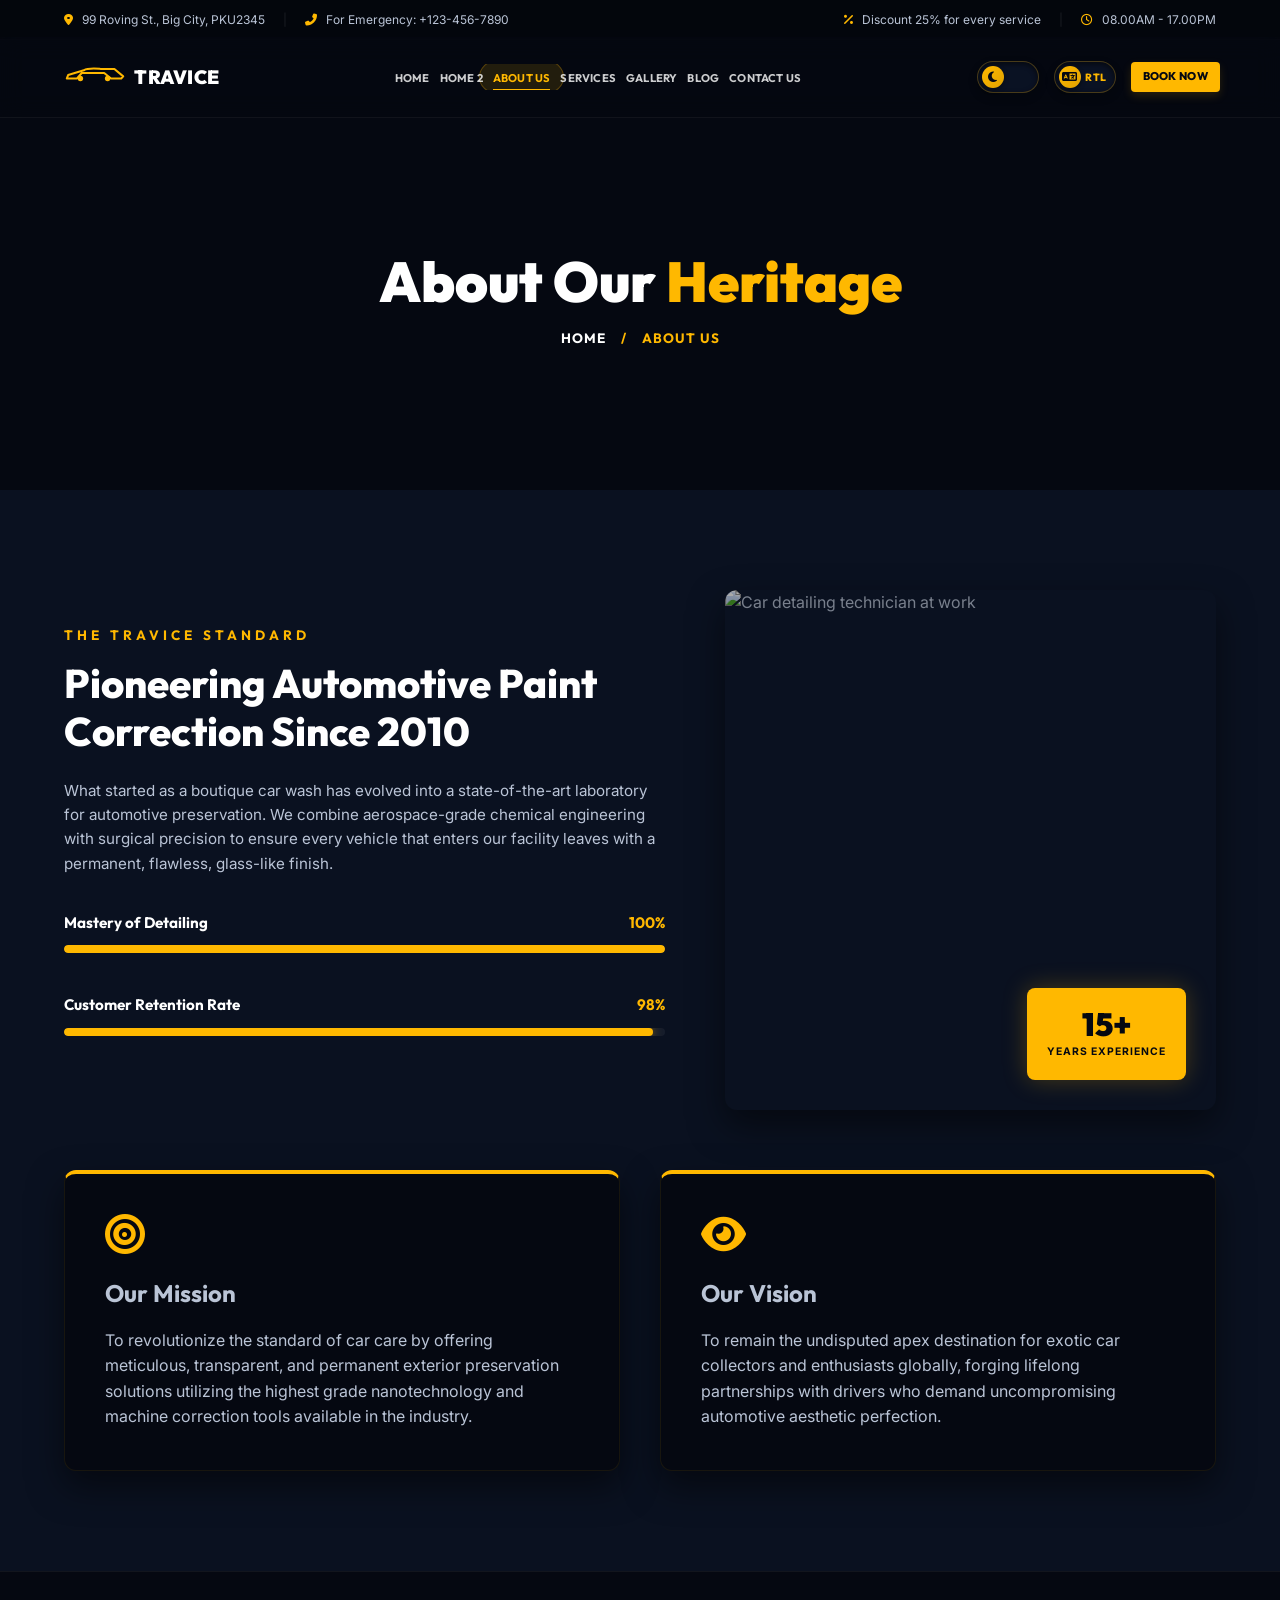
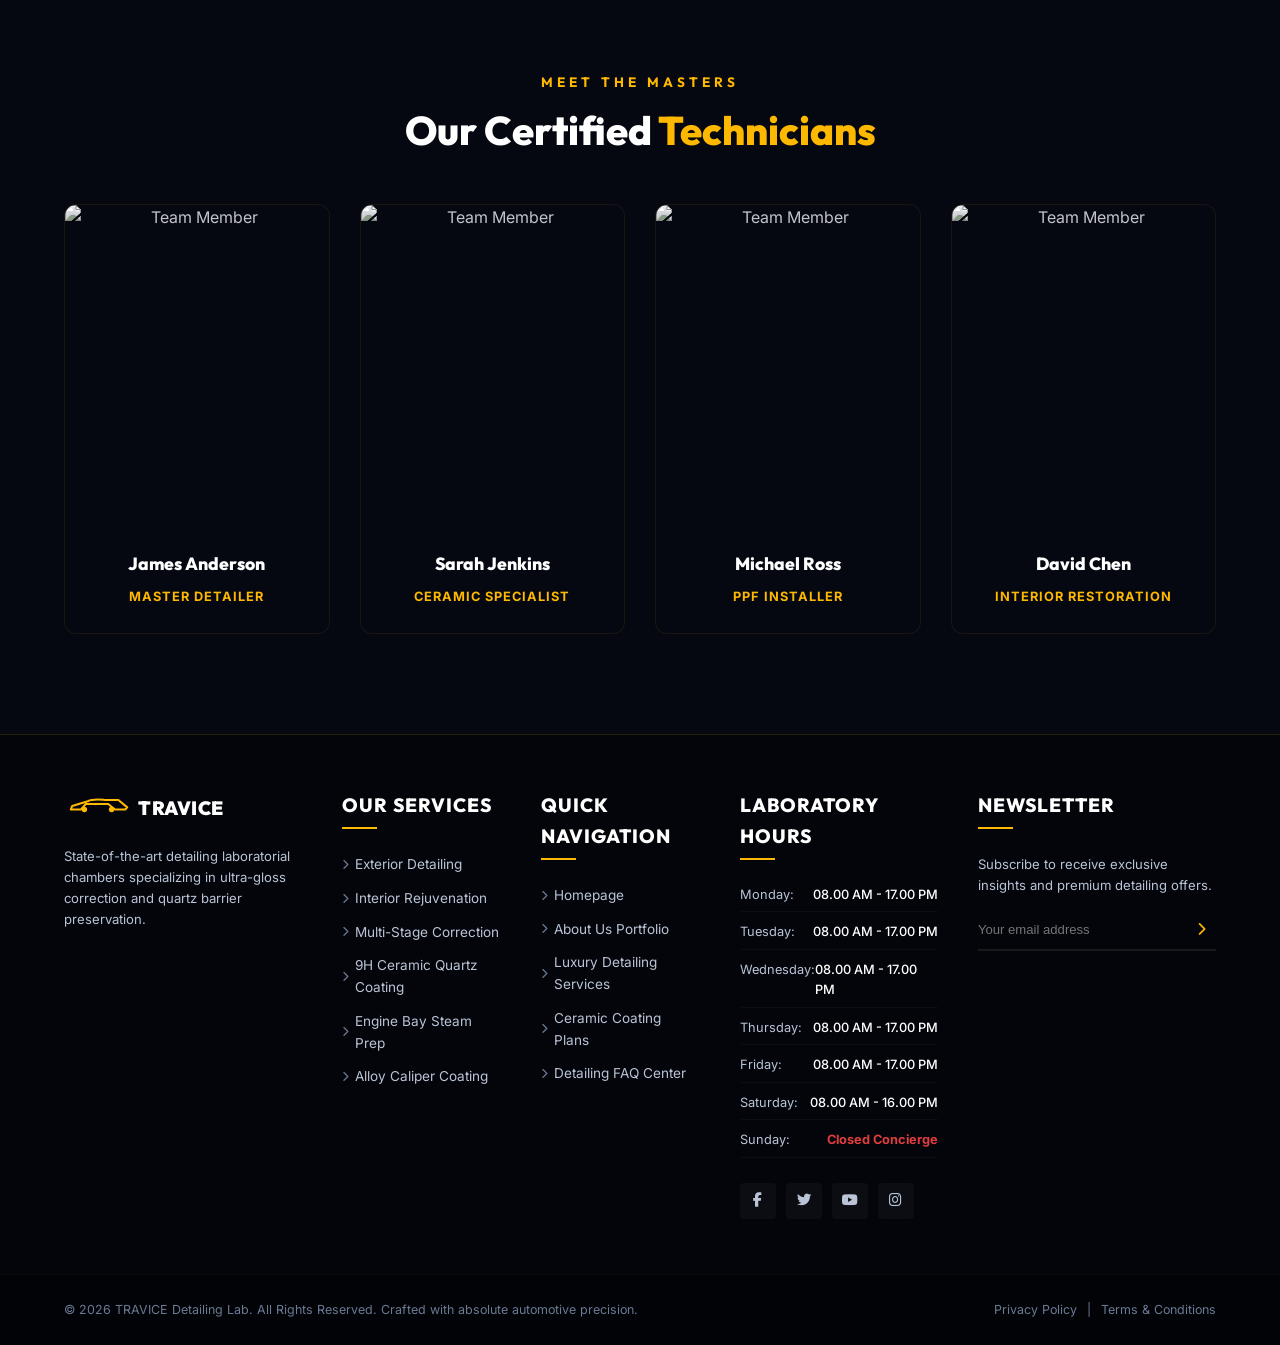
==== commit 903b4051: "first commit" ====
--- a/about.html
+++ b/about.html
@@ -9,14 +9,27 @@
     <link rel="preconnect" href="https://fonts.gstatic.com" crossorigin>
     <link href="https://fonts.googleapis.com/css2?family=Outfit:wght@300;400;500;600;700;800;900&family=Inter:wght@300;400;500;600;700&display=swap" rel="stylesheet">
     <link rel="stylesheet" href="https://cdnjs.cloudflare.com/ajax/libs/font-awesome/6.4.0/css/all.min.css">
-    <link rel="stylesheet" href="style.css">
-    <link rel="stylesheet" href="pages.css">
-    <link rel="stylesheet" href="mobile.css">
-    <!-- Theme Switcher Script (Instantly runs to avoid FOIT flashing) -->
+    <link rel="stylesheet" href="style.css?v=1.1">
+    <link rel="stylesheet" href="pages.css?v=1.1">
+    <link rel="stylesheet" href="mobile.css?v=1.1">
+        <!-- Favicon Links -->
+    <link rel="icon" type="image/x-icon" href="assets/favicon.ico?v=1.0">
+    <link rel="icon" type="image/png" sizes="16x16" href="assets/favicon-16x16.png?v=1.0">
+    <link rel="icon" type="image/png" sizes="32x32" href="assets/favicon-32x32.png?v=1.0">
+    <link rel="apple-touch-icon" sizes="180x180" href="assets/apple-touch-icon.png?v=1.0">
+    <!-- Theme & RTL Switcher Script (Instantly runs to avoid FOIT flashing) -->
     <script>
-        (function() {
+        (function () {
             const savedTheme = localStorage.getItem('theme') || 'dark';
             document.documentElement.setAttribute('data-theme', savedTheme);
+            const savedRTL = localStorage.getItem('rtl') === 'true';
+            if (savedRTL) {
+                document.documentElement.setAttribute('dir', 'rtl');
+                document.documentElement.classList.add('rtl-active');
+            } else {
+                document.documentElement.setAttribute('dir', 'ltr');
+                document.documentElement.classList.remove('rtl-active');
+            }
         })();
     </script>
 </head>
@@ -57,7 +70,7 @@
                 <ul>
                     <li><a href="index.html" class="nav-link">HOME</a></li>
                     <li><a href="home-2.html" class="nav-link">HOME 2</a></li>
-                    <li><a href="about.html" class="nav-link active">ABOUT US</a></li>
+                    <li><a href="about.html" class="nav-link">ABOUT US</a></li>
                     <li><a href="services.html" class="nav-link">SERVICES</a></li>
                     <li><a href="gallery.html" class="nav-link">GALLERY</a></li>
                     <li><a href="blog.html" class="nav-link">BLOG</a></li>
@@ -67,11 +80,18 @@
 
             <div class="nav-actions">
                 <!-- Premium Redesigned Animated Capsule Theme Switcher -->
-                <button class="theme-toggle" id="theme-toggle-btn" aria-label="Toggle Theme">
+                                <button class="theme-toggle" id="theme-toggle-btn" aria-label="Toggle Theme">
                     <div class="theme-toggle-bubble">
                         <i class="fas fa-moon moon-icon"></i>
                         <i class="fas fa-sun sun-icon"></i>
                     </div>
+                </button>
+                <!-- Premium Animated Capsule RTL Layout Switcher -->
+                <button class="rtl-toggle" id="rtl-toggle-btn" aria-label="Toggle Layout Direction">
+                    <div class="rtl-toggle-bubble">
+                        <i class="fas fa-language"></i>
+                    </div>
+                    <span class="rtl-toggle-text">RTL</span>
                 </button>
                 <a href="contact.html" class="btn-header">BOOK NOW</a>
                 <button class="hamburger" id="hamburger-btn" aria-label="Toggle menu">
@@ -214,11 +234,12 @@
     <!-- FOOTER -->
     <footer class="footer">
 
+
         <div class="footer-top">
             <div class="section-container">
                 <div class="footer-grid">
 
-                    <!-- Col 1: About & Newsletter -->
+                    <!-- Col 1: About -->
                     <div class="footer-col about-col">
                         <a href="index.html" class="logo footer-logo">
                             <div class="logo-icon">
@@ -235,18 +256,6 @@
                         </a>
                         <p class="footer-text">State-of-the-art detailing laboratorial chambers specializing in
                             ultra-gloss correction and quartz barrier preservation.</p>
-
-                        <div class="newsletter-wrapper">
-                            <h4>Subscribe To Newsletter</h4>
-                            <form id="newsletter-form">
-                                <div class="newsletter-input-group">
-                                    <input type="email" placeholder="Your email address" aria-label="Newsletter email"
-                                        required>
-                                    <button type="submit" aria-label="Subscribe"><i
-                                            class="fas fa-chevron-right"></i></button>
-                                </div>
-                            </form>
-                        </div>
                     </div>
 
                     <!-- Col 2: Services Quick Links -->
@@ -254,12 +263,17 @@
                         <h3>Our Services</h3>
                         <ul>
                             <li><a href="services.html"><i class="fas fa-chevron-right"></i> Exterior Detailing</a></li>
-                            <li><a href="services.html"><i class="fas fa-chevron-right"></i> Interior Rejuvenation</a></li>
-                            <li><a href="services.html"><i class="fas fa-chevron-right"></i> Multi-Stage Correction</a></li>
-                            <li><a href="index.html#pricing"><i class="fas fa-chevron-right"></i> 9H Ceramic Quartz Coating</a>
-                            </li>
-                            <li><a href="services.html"><i class="fas fa-chevron-right"></i> Engine Bay Steam Prep</a></li>
-                            <li><a href="services.html"><i class="fas fa-chevron-right"></i> Alloy Caliper Coating</a></li>
+                            <li><a href="services.html"><i class="fas fa-chevron-right"></i> Interior Rejuvenation</a>
+                            </li>
+                            <li><a href="services.html"><i class="fas fa-chevron-right"></i> Multi-Stage Correction</a>
+                            </li>
+                            <li><a href="index.html#pricing"><i class="fas fa-chevron-right"></i> 9H Ceramic Quartz
+                                    Coating</a>
+                            </li>
+                            <li><a href="services.html"><i class="fas fa-chevron-right"></i> Engine Bay Steam Prep</a>
+                            </li>
+                            <li><a href="services.html"><i class="fas fa-chevron-right"></i> Alloy Caliper Coating</a>
+                            </li>
                         </ul>
                     </div>
 
@@ -269,10 +283,13 @@
                         <ul>
                             <li><a href="index.html"><i class="fas fa-chevron-right"></i> Homepage</a></li>
                             <li><a href="about.html"><i class="fas fa-chevron-right"></i> About Us Portfolio</a></li>
-                            <li><a href="services.html"><i class="fas fa-chevron-right"></i> Luxury Detailing Services</a>
-                            </li>
-                            <li><a href="index.html#pricing"><i class="fas fa-chevron-right"></i> Ceramic Coating Plans</a></li>
-                            <li><a href="index.html#faq"><i class="fas fa-chevron-right"></i> Detailing FAQ Center</a></li>
+                            <li><a href="services.html"><i class="fas fa-chevron-right"></i> Luxury Detailing
+                                    Services</a>
+                            </li>
+                            <li><a href="index.html#pricing"><i class="fas fa-chevron-right"></i> Ceramic Coating
+                                    Plans</a></li>
+                            <li><a href="index.html#faq"><i class="fas fa-chevron-right"></i> Detailing FAQ Center</a>
+                            </li>
                         </ul>
                     </div>
 
@@ -297,6 +314,22 @@
                         </div>
                     </div>
 
+                    <!-- Col 5: Newsletter -->
+                    <div class="footer-col newsletter-col">
+                        <div class="newsletter-wrapper">
+                            <h3>Newsletter</h3>
+                            <p class="footer-text" style="margin-bottom: 20px;">Subscribe to receive exclusive insights and premium detailing offers.</p>
+                            <form id="newsletter-form">
+                                <div class="newsletter-input-group">
+                                    <input type="email" placeholder="Your email address" aria-label="Newsletter email"
+                                        required>
+                                    <button type="submit" aria-label="Subscribe"><i
+                                            class="fas fa-chevron-right"></i></button>
+                                </div>
+                            </form>
+                        </div>
+                    </div>
+
                 </div>
             </div>
         </div>
@@ -317,7 +350,7 @@
     </footer>
 
     <!-- CUSTOM JAVASCRIPT -->
-    <script src="script.js"></script>
+    <script src="script.js?v=1.1"></script>
     <script src="pages.js"></script>
 </body>
 </html>
--- a/style.css
+++ b/style.css
@@ -221,6 +221,7 @@
     justify-content: space-between;
     align-items: center;
     transition: var(--transition-smooth);
+    padding: 0 20px;
 }
 
 .header.scrolled .nav-container {
@@ -243,9 +244,16 @@
 }
 
 /* Navigation Links */
+.nav-menu {
+    margin-left: 80px;
+    margin-right: auto;
+}
+
 .nav-menu ul {
     display: flex;
     gap: 30px;
+    align-items: center;
+    flex-wrap: nowrap;
 }
 
 .nav-link {
@@ -256,6 +264,7 @@
     letter-spacing: 1px;
     padding: 8px 0;
     position: relative;
+    white-space: nowrap;
 }
 
 .nav-link::after {
@@ -390,6 +399,155 @@
     background-color: var(--color-accent);
 }
 
+/* ── Tablet Navbar: 992px – 1280px ───────────────────────────────────────── */
+@media (max-width: 1280px) and (min-width: 992px) {
+    .nav-container {
+        width: 100%;
+        max-width: 1200px;
+        padding: 0 20px;
+        gap: 10px;
+        display: flex;
+        justify-content: space-between;
+        align-items: center;
+        flex-wrap: nowrap;
+    }
+
+    .logo {
+        gap: 6px;
+        flex-shrink: 0;
+        min-width: 0;
+    }
+
+    .logo-text {
+        font-size: 1.2rem;
+        letter-spacing: 0.5px;
+        white-space: nowrap;
+    }
+
+    .logo svg {
+        width: 68px !important;
+        height: 28px !important;
+    }
+
+    .nav-menu {
+        display: flex;
+        align-items: center;
+        flex: 1;
+        justify-content: center;
+        overflow: hidden;
+        margin-left: 40px;
+        margin-right: 40px;
+    }
+
+    .nav-menu ul {
+        gap: 10px;
+        align-items: center;
+        flex-wrap: nowrap;
+        margin: 0;
+        padding: 0;
+    }
+
+    .nav-link {
+        font-size: 0.7rem;
+        letter-spacing: 0.2px;
+        white-space: nowrap;
+        padding: 6px 0;
+    }
+
+    .nav-actions {
+        gap: 7px;
+        display: flex;
+        align-items: center;
+        flex-shrink: 0;
+    }
+
+    .theme-toggle,
+    .rtl-toggle {
+        width: 46px;
+        height: 24px;
+        margin-right: 0;
+        flex-shrink: 0;
+    }
+
+    .theme-toggle-bubble,
+    .rtl-toggle-bubble {
+        width: 16px;
+        height: 16px;
+    }
+
+    html[data-theme="light"] .theme-toggle-bubble {
+        transform: translateX(22px);
+    }
+
+    html.rtl-active .rtl-toggle-bubble {
+        transform: translateX(22px);
+    }
+
+    .rtl-toggle-text {
+        font-size: 0.48rem;
+        right: 5px;
+    }
+
+    html.rtl-active .rtl-toggle-text {
+        left: 5px;
+        right: auto;
+    }
+
+    .btn-header {
+        padding: 6px 12px;
+        font-size: 0.7rem;
+        letter-spacing: 0.3px;
+        white-space: nowrap;
+        flex-shrink: 0;
+    }
+}
+
+/* ── Narrow Tablet: 992px – 1100px — tightest, prevent wrap ─────────────── */
+@media (max-width: 1100px) and (min-width: 992px) {
+    .nav-container {
+        gap: 6px;
+        padding: 0 14px;
+    }
+
+    .logo svg {
+        width: 60px !important;
+        height: 24px !important;
+    }
+
+    .logo-text {
+        font-size: 1.05rem;
+    }
+
+    .nav-menu {
+        margin-left: 20px;
+        margin-right: 20px;
+    }
+
+    .nav-menu ul {
+        gap: 6px;
+    }
+
+    .nav-link {
+        font-size: 0.65rem;
+        letter-spacing: 0;
+    }
+
+    .nav-actions {
+        gap: 5px;
+    }
+
+    .theme-toggle,
+    .rtl-toggle {
+        width: 42px;
+        height: 22px;
+    }
+
+    .btn-header {
+        padding: 5px 10px;
+        font-size: 0.65rem;
+    }
+}
+
 @media (max-width: 991px) {
     .nav-menu, .nav-actions .social-icons, .nav-actions .btn-header {
         display: none; /* Hide on small screens, activate mobile drawer */
@@ -494,7 +652,8 @@
     background-position: center;
     z-index: 1;
     transform: scale(1.05);
-    transition: transform 10s ease;
+    transition: transform 10s ease, filter 0.4s ease;
+    filter: brightness(1.1) contrast(1.06) saturate(1.15);
 }
 
 .hero:hover .hero-bg {
@@ -507,8 +666,16 @@
     left: 0;
     width: 100%;
     height: 100%;
-    background: linear-gradient(to right, rgba(5, 8, 17, 0.95) 30%, rgba(5, 8, 17, 0.6) 70%, rgba(5, 8, 17, 0.3) 100%);
+    /* Balanced overlay: strong on left for text readability, transparent on right for image visibility */
+    background: linear-gradient(
+        to right,
+        rgba(5, 8, 17, 0.82) 0%,
+        rgba(5, 8, 17, 0.62) 30%,
+        rgba(5, 8, 17, 0.22) 60%,
+        rgba(5, 8, 17, 0.05) 100%
+    );
     z-index: 2;
+    transition: background 0.4s ease;
 }
 
 .hero-content {
@@ -530,6 +697,7 @@
     text-transform: uppercase;
     display: block;
     margin-bottom: 20px;
+    text-shadow: 0 1px 6px rgba(0, 0, 0, 0.5);
 }
 
 .hero-title {
@@ -539,6 +707,7 @@
     color: var(--color-text-white);
     line-height: 1.1;
     margin-bottom: 24px;
+    text-shadow: 0 2px 12px rgba(0, 0, 0, 0.6);
 }
 
 .hero-subtitle {
@@ -546,6 +715,7 @@
     color: var(--color-text-light);
     margin-bottom: 40px;
     max-width: 600px;
+    text-shadow: 0 1px 8px rgba(0, 0, 0, 0.5);
 }
 
 .hero-ctas {
@@ -1332,25 +1502,217 @@
     font-size: 0.95rem;
 }
 
-/* Slider frame layout */
-.ba-slider-wrapper {
-    width: 100%;
-    max-width: 950px;
-    margin: 0 auto;
+/* ── NEW: Gallery Grid Layout ─────────────────────────────────────────────── */
+.ba-gallery-grid {
+    display: grid;
+    grid-template-columns: repeat(2, 1fr);
+    gap: 30px;
+    margin-bottom: 60px;
+}
+
+/* Each slider card */
+.ba-slider-container {
     border-radius: var(--border-radius-lg);
-    border: 2px solid rgba(255, 184, 0, 0.15);
     overflow: hidden;
-    box-shadow: 0 25px 50px rgba(0, 0, 0, 0.8);
-}
-
+    border: 1px solid rgba(255, 184, 0, 0.12);
+    box-shadow: 0 15px 35px rgba(0, 0, 0, 0.5);
+    transition: var(--transition-smooth);
+}
+
+.ba-slider-container:hover {
+    border-color: rgba(255, 184, 0, 0.3);
+    box-shadow: 0 20px 45px rgba(0, 0, 0, 0.65);
+    transform: translateY(-4px);
+}
+
+/* The interactive comparison area */
 .ba-slider {
     position: relative;
     width: 100%;
-    height: 520px;
+    height: 280px;
     user-select: none;
     -webkit-user-select: none;
-}
-
+    overflow: hidden;
+    cursor: ew-resize;
+}
+
+/* Before (bottom) and After (top) image layers */
+.before-img,
+.after-img {
+    position: absolute;
+    top: 0;
+    left: 0;
+    width: 100%;
+    height: 100%;
+    overflow: hidden;
+}
+
+.before-img img,
+.after-img img {
+    width: 100%;
+    height: 100%;
+    object-fit: cover;
+    display: block;
+    pointer-events: none;
+}
+
+/* After image — width is updated by JS to reveal via overflow:hidden clip */
+.after-img {
+    width: 50%; /* Updated via JS — do NOT set clip-path */
+    overflow: hidden;
+}
+
+/* After image fills its constrained container */
+.after-img img {
+    width: auto;
+    min-width: 100%;
+    max-width: none;
+    /* Maintain the full width of the parent .ba-slider regardless of .after-img width */
+    position: absolute;
+    left: 0;
+    top: 0;
+    height: 100%;
+    object-fit: cover;
+}
+
+/* Before / After text labels */
+.ba-label {
+    position: absolute;
+    top: 14px;
+    font-family: var(--font-heading);
+    font-size: 0.68rem;
+    font-weight: 800;
+    letter-spacing: 1.5px;
+    text-transform: uppercase;
+    padding: 5px 12px;
+    border-radius: 4px;
+    z-index: 10;
+    box-shadow: 0 3px 10px rgba(0, 0, 0, 0.5);
+}
+
+.ba-label.before {
+    left: 14px;
+    background-color: rgba(5, 8, 17, 0.82);
+    color: #FFFFFF;
+    border-left: 3px solid #E03E3E;
+}
+
+.ba-label.after {
+    right: 14px;
+    background-color: rgba(var(--color-accent-rgb), 0.9);
+    color: var(--color-primary-dark);
+}
+
+/* Center divider line */
+.slider-handle {
+    position: absolute;
+    top: 0;
+    left: 50%; /* Updated via JS */
+    width: 3px;
+    height: 100%;
+    background-color: var(--color-accent);
+    transform: translateX(-50%);
+    z-index: 20;
+    cursor: ew-resize;
+    box-shadow: 0 0 10px rgba(var(--color-accent-rgb), 0.6);
+}
+
+/* Centered knob button */
+.ba-handle-knob {
+    position: absolute;
+    top: 50%;
+    left: 50%;
+    transform: translate(-50%, -50%);
+    width: 40px;
+    height: 40px;
+    background-color: var(--color-accent);
+    color: var(--color-primary-dark);
+    border-radius: 50%;
+    display: flex;
+    align-items: center;
+    justify-content: center;
+    font-size: 1rem;
+    font-weight: 700;
+    box-shadow: 0 0 15px rgba(var(--color-accent-rgb), 0.7), 0 3px 10px rgba(0,0,0,0.5);
+    transition: transform 0.2s ease, background-color 0.2s ease;
+    cursor: ew-resize;
+    z-index: 25;
+    white-space: nowrap;
+}
+
+.ba-slider-container:hover .ba-handle-knob {
+    transform: translate(-50%, -50%) scale(1.12);
+    background-color: #FFFFFF;
+}
+
+/* Caption area below slider */
+.ba-caption {
+    padding: 16px 20px;
+    background-color: var(--color-secondary-dark);
+    border-top: 1px solid var(--color-card-border);
+}
+
+.ba-caption h4 {
+    font-family: var(--font-heading);
+    font-size: 0.95rem;
+    font-weight: 800;
+    color: var(--color-text-white);
+    margin-bottom: 4px;
+}
+
+.ba-caption span {
+    font-size: 0.78rem;
+    color: var(--color-accent);
+    font-weight: 600;
+    letter-spacing: 0.5px;
+}
+
+/* CTA Bar below the gallery */
+.ba-cta-bar {
+    display: flex;
+    align-items: center;
+    justify-content: space-between;
+    gap: 30px;
+    padding: 40px;
+    background-color: var(--color-secondary-dark);
+    border-radius: var(--border-radius-lg);
+    border: 1px solid var(--color-card-border);
+    box-shadow: var(--shadow-premium);
+    flex-wrap: wrap;
+}
+
+.ba-cta-bar p {
+    color: var(--color-text-light);
+    font-size: 1rem;
+    flex: 1;
+    min-width: 200px;
+}
+
+.ba-cta-buttons {
+    display: flex;
+    gap: 16px;
+    flex-wrap: wrap;
+}
+
+@media (max-width: 991px) {
+    .ba-gallery-grid {
+        grid-template-columns: 1fr;
+        gap: 24px;
+    }
+
+    .ba-cta-bar {
+        flex-direction: column;
+        text-align: center;
+        padding: 28px 24px;
+    }
+
+    .ba-cta-buttons {
+        width: 100%;
+        justify-content: center;
+    }
+}
+
+/* Legacy .ba-slider .img / .ba-tag support */
 .ba-slider .img {
     position: absolute;
     top: 0;
@@ -1361,7 +1723,6 @@
     background-position: center;
 }
 
-/* tags overlay */
 .ba-tag {
     position: absolute;
     top: 30px;
@@ -1797,7 +2158,7 @@
     display: grid;
     grid-template-columns: 1.2fr 0.8fr;
     gap: 60px;
-    align-items: stretch;
+    align-items: start;
 }
 
 .contact-form-container {
@@ -1869,6 +2230,23 @@
     -webkit-appearance: none;
     -moz-appearance: none;
     cursor: pointer;
+    /* Dark mode styling for option list */
+    color-scheme: dark;
+    accent-color: var(--color-accent);
+}
+
+/* Styles for option elements in select dropdown */
+.custom-select-wrapper select option {
+    background-color: var(--color-secondary-dark);
+    color: var(--color-text-white);
+    padding: 8px 12px;
+}
+
+/* Checked/selected option styling */
+.custom-select-wrapper select option:checked {
+    background: linear-gradient(var(--color-accent), var(--color-accent));
+    background-color: var(--color-accent);
+    color: var(--color-primary-dark);
 }
 
 .custom-select-wrapper::after {
@@ -1881,6 +2259,7 @@
     transform: translateY(-50%);
     color: var(--color-accent);
     pointer-events: none;
+    z-index: 1;
 }
 
 /* Input Focus States */
@@ -1979,16 +2358,182 @@
     line-height: 1.5;
 }
 
-/* Luxury Google Maps Embed Placeholder Styling */
-.map-placeholder-wrapper {
+/* Luxury Google Maps Embed Placeholder & Interactive Wrapper Styling */
+.map-placeholder-wrapper,
+.map-wrapper-container {
     position: relative;
-    height: 250px;
+    height: 380px;
     border-radius: var(--border-radius-lg);
     border: 1px solid var(--color-card-border);
     background-color: var(--color-secondary-dark);
     overflow: hidden;
-    box-shadow: var(--shadow-premium);
-}
+    box-shadow: var(--shadow-premium), 0 10px 30px rgba(0, 0, 0, 0.4);
+    z-index: 5;
+    isolation: isolate;
+}
+
+#interactive-studio-map {
+    width: 100%;
+    height: 100%;
+    z-index: 1;
+}
+
+/* Customize Leaflet styles to match TRAVICE premium design */
+.leaflet-container {
+    background: #060912 !important;
+    font-family: var(--font-body) !important;
+}
+
+.leaflet-tile-container {
+    opacity: 0.85;
+}
+
+.leaflet-bar {
+    border: 1px solid rgba(255, 184, 0, 0.25) !important;
+    box-shadow: var(--shadow-premium) !important;
+    background-color: rgba(6, 9, 18, 0.85) !important;
+    backdrop-filter: blur(8px);
+}
+
+.leaflet-bar a {
+    background-color: transparent !important;
+    color: var(--color-accent) !important;
+    border-bottom: 1px solid rgba(255, 184, 0, 0.15) !important;
+    transition: var(--transition-snappy) !important;
+}
+
+.leaflet-bar a:hover {
+    background-color: var(--color-accent) !important;
+    color: #060912 !important;
+}
+
+/* Custom Pulsing Golden Pin for Leaflet */
+.custom-gps-pin {
+    width: 20px;
+    height: 20px;
+    position: relative;
+}
+
+.gps-dot {
+    width: 12px;
+    height: 12px;
+    background-color: var(--color-accent);
+    border: 2px solid #FFFFFF;
+    border-radius: 50%;
+    position: absolute;
+    top: 4px;
+    left: 4px;
+    box-shadow: 0 0 15px var(--color-accent), 0 0 25px rgba(255, 184, 0, 0.5);
+    z-index: 3;
+}
+
+.gps-pulse {
+    width: 36px;
+    height: 36px;
+    border: 2px solid var(--color-accent);
+    border-radius: 50%;
+    position: absolute;
+    top: -8px;
+    left: -8px;
+    animation: gpsMarkerPulse 2.2s infinite ease-out;
+    opacity: 0;
+    pointer-events: none;
+    z-index: 1;
+}
+
+@keyframes gpsMarkerPulse {
+    0% { transform: scale(0.4); opacity: 0; }
+    30% { opacity: 0.7; }
+    100% { transform: scale(1.6); opacity: 0; }
+}
+
+/* Custom styled Leaflet popups */
+.leaflet-popup-content-wrapper {
+    background: rgba(10, 17, 32, 0.9) !important;
+    border: 1px solid var(--color-accent) !important;
+    color: var(--color-text-white) !important;
+    backdrop-filter: blur(8px);
+    border-radius: var(--border-radius-md) !important;
+    box-shadow: var(--shadow-premium) !important;
+}
+
+.leaflet-popup-tip {
+    background: rgba(10, 17, 32, 0.9) !important;
+    border-left: 1px solid var(--color-accent) !important;
+    border-bottom: 1px solid var(--color-accent) !important;
+}
+
+.leaflet-popup-content h4 {
+    font-family: var(--font-heading);
+    color: var(--color-accent);
+    font-weight: 800;
+    margin: 0 0 6px 0;
+    font-size: 0.9rem;
+    letter-spacing: 1px;
+}
+
+.leaflet-popup-content p {
+    margin: 0;
+    font-size: 0.75rem;
+    color: var(--color-text-light);
+    line-height: 1.4;
+}
+
+/* Cyber overlays for map */
+.map-cyber-overlay {
+    position: absolute;
+    bottom: 15px;
+    left: 15px;
+    z-index: 1000;
+    display: flex;
+    flex-direction: column;
+    gap: 8px;
+    pointer-events: none;
+}
+
+.map-coordinates {
+    background: rgba(6, 9, 18, 0.85);
+    border: 1px solid rgba(255, 184, 0, 0.2);
+    border-radius: 4px;
+    padding: 6px 12px;
+    font-family: monospace;
+    font-size: 0.7rem;
+    color: var(--color-accent);
+    backdrop-filter: blur(4px);
+    letter-spacing: 0.5px;
+}
+
+.map-status-glow {
+    background: rgba(6, 9, 18, 0.85);
+    border: 1px solid rgba(255, 184, 0, 0.2);
+    border-radius: 4px;
+    padding: 6px 12px;
+    font-family: var(--font-heading);
+    font-weight: 800;
+    font-size: 0.65rem;
+    color: var(--color-text-white);
+    backdrop-filter: blur(4px);
+    letter-spacing: 1px;
+    display: flex;
+    align-items: center;
+    gap: 8px;
+}
+
+.pulse-dot {
+    width: 6px;
+    height: 6px;
+    background-color: #22c55e;
+    border-radius: 50%;
+    display: inline-block;
+    box-shadow: 0 0 8px #22c55e;
+    animation: statusMarkerPulse 1.5s infinite ease-out;
+}
+
+@keyframes statusMarkerPulse {
+    0% { transform: scale(1); opacity: 1; }
+    100% { transform: scale(2.5); opacity: 0; }
+}
+
 
 .grid-texture {
     position: absolute;
@@ -2075,13 +2620,13 @@
         gap: 50px;
     }
 }
-@media (max-width: 575px) {
+@media (max-width: 767px) {
     .contact-form-container {
         padding: 30px 20px;
     }
     .form-row-dual {
-        grid-template-columns: 1fr;
-        gap: 20px;
+        grid-template-columns: 1fr !important;
+        gap: 20px !important;
     }
 }
 
@@ -2106,7 +2651,7 @@
 
 .footer-grid {
     display: grid;
-    grid-template-columns: 1.2fr 0.8fr 0.8fr 1.2fr;
+    grid-template-columns: 1.2fr 0.8fr 0.8fr 1fr 1.2fr;
     gap: 40px;
 }
 
@@ -2455,6 +3000,98 @@
 }
 
 html[data-theme="light"] .theme-toggle:hover {
+    box-shadow: inset 0 2px 5px rgba(0, 0, 0, 0.1), 0 0 15px rgba(var(--color-accent-rgb), 0.2);
+}
+
+/* --- PREMIUM RTL DYNAMIC SWITCHER --- */
+.rtl-toggle {
+    width: 62px;
+    height: 32px;
+    background-color: rgba(13, 22, 41, 0.8);
+    border: 1.5px solid rgba(255, 184, 0, 0.25);
+    border-radius: 30px;
+    position: relative;
+    cursor: pointer;
+    display: flex;
+    align-items: center;
+    padding: 0 4px;
+    transition: var(--transition-smooth);
+    box-shadow: inset 0 2px 5px rgba(0, 0, 0, 0.5), 0 4px 10px rgba(0, 0, 0, 0.2);
+    overflow: visible;
+    margin-right: 8px;
+    z-index: 1001;
+}
+
+.rtl-toggle-bubble {
+    width: 22px;
+    height: 22px;
+    background: linear-gradient(135deg, #FFB800, #E0A200);
+    border-radius: 50%;
+    display: flex;
+    align-items: center;
+    justify-content: center;
+    transition: transform 0.4s cubic-bezier(0.68, -0.55, 0.265, 1.55), background 0.4s ease, box-shadow 0.4s ease;
+    box-shadow: 0 2px 5px rgba(0, 0, 0, 0.4);
+    transform: translateX(0);
+}
+
+.rtl-toggle-bubble i {
+    font-size: 0.75rem;
+    color: #050811;
+    transition: transform 0.4s ease, opacity 0.4s ease;
+    position: absolute;
+}
+
+.rtl-toggle-text {
+    font-family: var(--font-heading);
+    font-size: 0.65rem;
+    font-weight: 800;
+    color: var(--color-accent);
+    position: absolute;
+    right: 8px;
+    text-transform: uppercase;
+    letter-spacing: 0.5px;
+    pointer-events: none;
+    transition: var(--transition-smooth);
+}
+
+/* Hover effects */
+.rtl-toggle:hover {
+    border-color: var(--color-accent);
+    box-shadow: inset 0 2px 5px rgba(0, 0, 0, 0.5), 0 0 15px rgba(var(--color-accent-rgb), 0.3);
+}
+
+/* Active RTL state */
+html.rtl-active .rtl-toggle-bubble {
+    transform: translateX(30px);
+}
+
+html.rtl-active .rtl-toggle-text {
+    left: 8px;
+    right: auto;
+}
+
+/* Light theme state animations for RTL toggle */
+html[data-theme="light"] .rtl-toggle {
+    background-color: #E2E8F0;
+    border-color: var(--color-accent);
+    box-shadow: inset 0 2px 5px rgba(0, 0, 0, 0.1), 0 4px 10px rgba(0, 0, 0, 0.05);
+}
+
+html[data-theme="light"] .rtl-toggle-bubble {
+    background: linear-gradient(135deg, var(--color-accent), #C57E00);
+    box-shadow: 0 2px 8px rgba(var(--color-accent-rgb), 0.4);
+}
+
+html[data-theme="light"] .rtl-toggle-bubble i {
+    color: #FFFFFF;
+}
+
+html[data-theme="light"] .rtl-toggle-text {
+    color: var(--color-accent);
+}
+
+html[data-theme="light"] .rtl-toggle:hover {
     box-shadow: inset 0 2px 5px rgba(0, 0, 0, 0.1), 0 0 15px rgba(var(--color-accent-rgb), 0.2);
 }
 
@@ -2481,7 +3118,7 @@
 body, .header, .top-bar, .card, .btn, .footer, .footer-bottom, 
 .service-card, .blog-card, .pricing-card, .testimonial-slide, 
 .contact-form-container, .ba-slider, input, select, textarea,
-.mission-card, .team-card, .sidebar-widget, .filter-btn, .theme-toggle,
+.mission-card, .team-card, .sidebar-widget, .filter-btn, .theme-toggle, .rtl-toggle,
 .faq-item, .stat-card, .quick-form-card, .btn-primary, .btn-secondary,
 .btn-header, .btn-quick-submit, .btn-book-submit, .nav-link {
     transition: background-color 0.4s ease, color 0.4s ease, border-color 0.4s ease, box-shadow 0.4s ease, transform 0.4s ease;
@@ -2550,19 +3187,41 @@
 
 /* Hero Section Overlay Adjustments - Keep backgrounds beautiful & readable */
 html[data-theme="light"] .hero-bg {
-    filter: brightness(0.95);
+    /* Slightly brighter and more vivid in light mode — don't suppress the image */
+    filter: brightness(1.05) contrast(1.05) saturate(1.12);
 }
 
 html[data-theme="light"] .hero-overlay {
-    background: linear-gradient(to right, rgba(250, 251, 253, 0.82) 25%, rgba(250, 251, 253, 0.45) 65%, rgba(250, 251, 253, 0.1) 100%);
+    /* Light mode overlay: use a lighter warm white gradient so image remains visible */
+    background: linear-gradient(
+        to right,
+        rgba(250, 251, 253, 0.78) 0%,
+        rgba(250, 251, 253, 0.52) 30%,
+        rgba(250, 251, 253, 0.15) 60%,
+        rgba(250, 251, 253, 0.02) 100%
+    );
+}
+
+/* Hero text adjustments for light mode — remove dark text-shadows on light background */
+html[data-theme="light"] .hero-title {
+    /* In light mode, use dark slate text on light overlay for legibility */
+    text-shadow: 0 1px 4px rgba(255, 255, 255, 0.8);
+}
+
+html[data-theme="light"] .hero-subtitle {
+    text-shadow: 0 1px 3px rgba(255, 255, 255, 0.7);
+}
+
+html[data-theme="light"] .hero-subhead {
+    text-shadow: none;
 }
 
 html[data-theme="light"] .inner-hero-bg {
-    filter: brightness(0.95);
+    filter: brightness(1.02) contrast(1.05) saturate(1.05);
 }
 
 html[data-theme="light"] .inner-hero-overlay {
-    background: linear-gradient(to bottom, rgba(250, 251, 253, 0.72) 0%, rgba(250, 251, 253, 0.35) 100%);
+    background: linear-gradient(to bottom, rgba(250, 251, 253, 0.68) 0%, rgba(250, 251, 253, 0.25) 100%);
 }
 
 /* Breadcrumbs slate contrast */
@@ -2587,10 +3246,32 @@
 html[data-theme="light"] .about-graphic-container,
 html[data-theme="light"] .details-card,
 html[data-theme="light"] .stat-card,
-html[data-theme="light"] .quick-form-card {
+html[data-theme="light"] .quick-form-card,
+html[data-theme="light"] .ba-slider-container,
+html[data-theme="light"] .ba-cta-bar,
+html[data-theme="light"] .timeline-content,
+html[data-theme="light"] .calculator-controls,
+html[data-theme="light"] .calculator-summary {
     background-color: #FFFFFF;
     border: 1px solid rgba(15, 23, 42, 0.06);
     box-shadow: 0 10px 30px rgba(15, 23, 42, 0.04), 0 1px 3px rgba(0, 0, 0, 0.02);
+}
+
+html[data-theme="light"] .ba-caption {
+    background-color: #F8FAFC;
+    border-top: 1px solid rgba(15, 23, 42, 0.06);
+}
+
+html[data-theme="light"] .ba-caption h4 {
+    color: #0F172A;
+}
+
+html[data-theme="light"] .ba-caption span {
+    color: var(--color-accent);
+}
+
+html[data-theme="light"] .ba-cta-bar p {
+    color: #334155;
 }
 
 html[data-theme="light"] .service-card:hover,
@@ -2833,9 +3514,158 @@
     color: #334155;
 }
 
-/* ==========================================================================
-   TRAVICE PREMIUM FEATURES - CALCULATOR, SERVICE ZONES, BOOKING MODAL
-   ========================================================================== */
+/* ── Missing Light Mode Component Overrides ──────────────────────────────── */
+
+/* Section background alternation */
+html[data-theme="light"] .about,
+html[data-theme="light"] .timeline,
+html[data-theme="light"] .pricing,
+html[data-theme="light"] .faq {
+    background-color: #F8FAFC;
+}
+
+html[data-theme="light"] .stats,
+html[data-theme="light"] .services,
+html[data-theme="light"] .before-after,
+html[data-theme="light"] .testimonials,
+html[data-theme="light"] .contact,
+html[data-theme="light"] .calculator-section {
+    background-color: #FAFBFD;
+}
+
+/* Timeline badge light mode */
+html[data-theme="light"] .timeline-badge {
+    background-color: #FFFFFF;
+    border-color: var(--color-accent);
+    color: var(--color-accent);
+    box-shadow: 0 0 15px rgba(var(--color-accent-rgb), 0.15);
+}
+
+html[data-theme="light"] .timeline-item:hover .timeline-badge {
+    background-color: var(--color-accent);
+    color: #050811;
+}
+
+/* Stat numbers & labels */
+html[data-theme="light"] .stat-num {
+    color: #0F172A;
+}
+
+html[data-theme="light"] .stat-label {
+    color: #475569;
+}
+
+/* Service icons and links */
+html[data-theme="light"] .service-icon {
+    background-color: rgba(var(--color-accent-rgb), 0.08);
+}
+
+html[data-theme="light"] .service-card:hover .service-link {
+    color: var(--color-accent);
+}
+
+/* Hero floater cards in index.html */
+html[data-theme="light"] .hero-floater-container .floater-card {
+    background-color: rgba(255, 255, 255, 0.9);
+    border: 1px solid rgba(15, 23, 42, 0.08);
+    backdrop-filter: blur(10px);
+}
+
+/* New BA slider container hover */
+html[data-theme="light"] .ba-slider-container:hover {
+    border-color: var(--color-accent);
+    box-shadow: 0 20px 40px rgba(15, 23, 42, 0.1);
+}
+
+/* Pricing card text in light mode */
+html[data-theme="light"] .pricing-card-header h3 {
+    color: #0F172A;
+}
+
+html[data-theme="light"] .pricing-features li {
+    color: #334155;
+}
+
+html[data-theme="light"] .pricing-features li.disabled {
+    color: #94A3B8;
+}
+
+html[data-theme="light"] .btn-pricing {
+    color: #334155;
+    border-color: rgba(15, 23, 42, 0.15);
+}
+
+html[data-theme="light"] .btn-pricing:hover {
+    color: #050811;
+    background-color: var(--color-accent);
+    border-color: var(--color-accent);
+}
+
+/* Footer col text */
+html[data-theme="light"] .footer-col h3 {
+    color: #0F172A;
+}
+
+html[data-theme="light"] .footer-text {
+    color: #475569;
+}
+
+html[data-theme="light"] .hours-list li {
+    border-bottom-color: rgba(0, 0, 0, 0.06);
+    color: #475569;
+}
+
+html[data-theme="light"] .hours-list li span:nth-child(2) {
+    color: #0F172A;
+}
+
+html[data-theme="light"] .footer-socials a {
+    color: #475569;
+    background-color: rgba(15, 23, 42, 0.04);
+}
+
+html[data-theme="light"] .footer-socials a:hover {
+    background-color: var(--color-accent);
+    color: #050811;
+}
+
+html[data-theme="light"] .footer-bottom {
+    color: #64748B;
+}
+
+/* Newsletter input */
+html[data-theme="light"] .newsletter-input-group input {
+    color: #334155;
+}
+
+html[data-theme="light"] .newsletter-input-group input::placeholder {
+    color: #94A3B8;
+}
+
+/* Slider controls */
+html[data-theme="light"] .slider-arrow {
+    background-color: #FFFFFF;
+    border-color: rgba(15, 23, 42, 0.10);
+    color: #334155;
+}
+
+html[data-theme="light"] .slider-arrow:hover {
+    background-color: var(--color-accent);
+    color: #050811;
+    border-color: var(--color-accent);
+}
+
+html[data-theme="light"] .dot {
+    background-color: rgba(15, 23, 42, 0.12);
+}
+
+/* Back to top button */
+html[data-theme="light"] .back-to-top {
+    background-color: var(--color-accent);
+    color: #050811;
+}
+
+/* ─────────────────────────────────────────────────────────────────────────── */
 
 /* --- INTERACTIVE PRICING CALCULATOR SECTION --- */
 .calculator-section {
@@ -2920,6 +3750,11 @@
     box-shadow: 0 0 15px rgba(var(--color-accent-rgb), 0.15), inset 0 2px 4px rgba(0, 0, 0, 0.2);
 }
 
+.calc-select option {
+    background-color: #121824;
+    color: #ffffff;
+}
+
 /* Custom premium range slider */
 .calc-slider-wrapper {
     position: relative;
@@ -3186,6 +4021,8 @@
 .summary-detail-row {
     display: flex;
     justify-content: space-between;
+    align-items: flex-start;
+    gap: 15px;
     font-size: 0.85rem;
     margin-bottom: 14px;
     padding-bottom: 10px;
@@ -3199,11 +4036,15 @@
 
 .summary-detail-label {
     color: var(--color-text-muted);
+    flex-shrink: 0;
+    white-space: nowrap;
 }
 
 .summary-detail-val {
     font-weight: 600;
     color: var(--color-text-white);
+    text-align: right;
+    word-break: break-word;
 }
 
 .summary-total-box {
@@ -3271,6 +4112,11 @@
     box-shadow: inset 0 1px 3px rgba(0,0,0,0.05);
 }
 
+html[data-theme="light"] .calc-select option {
+    background-color: #FFFFFF;
+    color: #0F172A;
+}
+
 html[data-theme="light"] .addon-card {
     background-color: #F8FAFC;
     border-color: rgba(15, 23, 42, 0.06);
@@ -3411,7 +4257,8 @@
     display: flex;
     justify-content: space-between;
     align-items: center;
-    z-index: 5;
+    z-index: 10;
+    position: relative;
 }
 
 .map-badge {
@@ -3428,46 +4275,73 @@
 }
 
 .map-canvas-container {
-    position: absolute;
-    top: 0;
-    left: 0;
+    position: relative;
     width: 100%;
     height: 100%;
+    pointer-events: none;
+}
+
+/* Simulated interactive radar ripple rings centered on central marker */
+.map-radar-ring {
+    position: absolute;
+    top: 46%;
+    left: 50%;
+    width: 0;
+    height: 0;
+    border: 1.5px solid rgba(var(--color-accent-rgb), 0.25);
+    border-radius: 50%;
+    transform: translate(-50%, -50%);
+    animation: radarRipple 4.5s infinite cubic-bezier(0.1, 0.8, 0.3, 1);
+    pointer-events: none;
     z-index: 1;
+}
+
+@keyframes radarRipple {
+    0% {
+        width: 0;
+        height: 0;
+        opacity: 0.8;
+    }
+    100% {
+        width: 320px;
+        height: 320px;
+        opacity: 0;
+    }
 }
 
 /* Glassmorphic SVG dynamic automotive map representation */
 .map-grid-svg {
     width: 100%;
     height: 100%;
-    opacity: 0.12;
-    stroke: var(--color-accent);
-    stroke-width: 0.5px;
     position: absolute;
     top: 0;
     left: 0;
-}
-
-.map-radar-ring {
-    position: absolute;
-    width: 160px;
-    height: 160px;
-    border-radius: 50%;
-    border: 1px solid rgba(var(--color-accent-rgb), 0.15);
-    top: 50%;
-    left: 50%;
-    transform: translate(-50%, -50%);
-    animation: radarExpand 4s infinite linear;
-}
-
-.map-radar-ring:nth-child(2) {
-    animation-delay: 2s;
-}
-
-@keyframes radarExpand {
-    0% { width: 0; height: 0; opacity: 1; }
-    100% { width: 450px; height: 450px; opacity: 0; }
-}
+    z-index: 0;
+    pointer-events: none;
+}
+
+.cyber-road-path {
+    stroke: rgba(255, 184, 0, 0.12);
+    stroke-width: 1.5px;
+    transition: var(--transition-smooth);
+}
+
+.cyber-road-pulse {
+    stroke: var(--color-accent);
+    stroke-width: 2.5px;
+    stroke-dasharray: 10 50;
+    stroke-dashoffset: 100;
+    animation: flowPulse 5s infinite linear;
+    opacity: 0.8;
+}
+
+@keyframes flowPulse {
+    to {
+        stroke-dashoffset: 0;
+    }
+}
+
+
 
 /* Pulsing map markers for coverage zones */
 .map-pulse-marker {
@@ -3476,7 +4350,7 @@
     height: 14px;
     border-radius: 50%;
     background-color: var(--color-accent);
-    z-index: 3;
+    z-index: 2;
     cursor: pointer;
     box-shadow: 0 0 15px var(--color-accent);
 }
@@ -3491,6 +4365,7 @@
     top: 0;
     left: 0;
     animation: markerPulse 1.8s infinite ease-in-out;
+    z-index: -1;
 }
 
 @keyframes markerPulse {
@@ -3525,6 +4400,7 @@
     visibility: hidden;
     transition: var(--transition-smooth);
     box-shadow: var(--shadow-premium), 0 0 15px rgba(var(--color-accent-rgb), 0.15);
+    z-index: 10;
 }
 
 .map-pulse-marker:hover .marker-label,
@@ -3547,7 +4423,8 @@
 
 /* Interactive list of locations */
 .map-regions-drawer {
-    z-index: 5;
+    z-index: 1;
+    position: relative;
     background-color: rgba(var(--color-primary-dark), 0.85);
     backdrop-filter: blur(8px);
     -webkit-backdrop-filter: blur(8px);
@@ -3556,7 +4433,9 @@
     padding: 20px;
     max-height: 180px;
     overflow-y: auto;
+    overflow-x: hidden;
     box-shadow: var(--shadow-premium);
+    isolation: isolate;
 }
 
 .map-regions-title {
@@ -3579,6 +4458,10 @@
     display: flex;
     flex-wrap: wrap;
     gap: 8px;
+    position: relative;
+    z-index: 1;
+    width: 100%;
+    overflow: hidden;
 }
 
 .region-badge {
@@ -3591,6 +4474,9 @@
     border-radius: 20px;
     cursor: pointer;
     transition: var(--transition-snappy);
+    position: relative;
+    z-index: 1;
+    flex-shrink: 0;
 }
 
 .region-badge:hover, .region-badge.active {
@@ -3598,6 +4484,8 @@
     color: var(--color-primary-dark);
     border-color: var(--color-accent);
     box-shadow: 0 4px 10px rgba(var(--color-accent-rgb), 0.15);
+    position: relative;
+    z-index: 2;
 }
 
 /* Service Times overlay box */
@@ -3607,8 +4495,9 @@
     align-items: center;
     border-top: 1px solid rgba(255, 255, 255, 0.05);
     padding-top: 20px;
-    z-index: 5;
+    z-index: 10;
     background-color: transparent;
+    position: relative;
 }
 
 .timing-info {
@@ -4306,3 +5195,356 @@
     }
 }
 
+/* RTL hero overlay direction swap */
+html[dir="rtl"] .hero-overlay {
+    background: linear-gradient(to left, rgba(5, 8, 17, 0.88) 0%, rgba(5, 8, 17, 0.75) 35%, rgba(5, 8, 17, 0.3) 70%, rgba(5, 8, 17, 0.1) 100%);
+}
+
+html[dir="rtl"][data-theme="light"] .hero-overlay {
+    background: linear-gradient(to left, rgba(250, 251, 253, 0.82) 0%, rgba(250, 251, 253, 0.6) 35%, rgba(250, 251, 253, 0.2) 70%, rgba(250, 251, 253, 0.05) 100%);
+}
+
+
+/* ==========================================================================
+   TRAVICE CERAMIC EDUCATION & BENEFITS STRIP CUSTOM LAYOUTS
+   ========================================================================== */
+
+.ceramic-info {
+    background-color: var(--color-primary-dark);
+    border-top: 1px solid rgba(255, 255, 255, 0.03);
+    padding: 100px 0;
+}
+
+.ceramic-grid {
+    display: grid;
+    grid-template-columns: 1.2fr 0.8fr;
+    gap: 60px;
+    align-items: center;
+}
+
+.ceramic-content {
+    display: flex;
+    flex-direction: column;
+}
+
+.ceramic-lead {
+    color: var(--color-text-light);
+    font-size: 1.05rem;
+    line-height: 1.7;
+    margin-bottom: 30px;
+}
+
+.ceramic-benefits-grid {
+    display: grid;
+    grid-template-columns: repeat(2, 1fr);
+    gap: 24px;
+}
+
+.benefit-card {
+    background-color: var(--color-secondary-dark);
+    border: 1px solid var(--color-card-border);
+    border-radius: var(--border-radius-lg);
+    padding: 25px;
+    box-shadow: var(--shadow-premium);
+    transition: var(--transition-smooth);
+}
+
+.benefit-card:hover {
+    transform: translateY(-5px);
+    border-color: rgba(255, 184, 0, 0.25);
+    box-shadow: 0 15px 30px rgba(0, 0, 0, 0.6);
+}
+
+.benefit-icon {
+    font-size: 2rem;
+    color: var(--color-accent);
+    margin-bottom: 15px;
+}
+
+.benefit-card h4 {
+    font-family: var(--font-heading);
+    font-size: 1.05rem;
+    font-weight: 800;
+    color: var(--color-text-white);
+    margin-bottom: 8px;
+}
+
+.benefit-card p {
+    font-size: 0.82rem;
+    color: var(--color-text-light);
+    line-height: 1.5;
+    margin: 0;
+}
+
+.ceramic-visual {
+    position: relative;
+    width: 100%;
+}
+
+.ceramic-img-wrapper {
+    position: relative;
+    border-radius: var(--border-radius-lg);
+    overflow: hidden;
+    border: 1px solid rgba(255, 184, 0, 0.15);
+    box-shadow: 0 15px 35px rgba(0, 0, 0, 0.5);
+}
+
+.ceramic-img-wrapper img {
+    width: 100%;
+    height: 440px;
+    object-fit: cover;
+    display: block;
+    filter: brightness(0.9);
+}
+
+.ceramic-img-overlay {
+    position: absolute;
+    top: 0;
+    left: 0;
+    width: 100%;
+    height: 100%;
+    background: linear-gradient(to top, rgba(5, 8, 17, 0.6) 0%, transparent 100%);
+}
+
+.ceramic-stat-badge {
+    position: absolute;
+    bottom: 30px;
+    left: 30px;
+    right: 30px;
+    background: rgba(13, 22, 41, 0.85);
+    backdrop-filter: blur(8px);
+    -webkit-backdrop-filter: blur(8px);
+    border: 1px solid rgba(255, 184, 0, 0.25);
+    border-radius: var(--border-radius-md);
+    padding: 20px;
+    display: flex;
+    justify-content: space-around;
+    text-align: center;
+    z-index: 5;
+}
+
+.c-stat-item {
+    display: flex;
+    flex-direction: column;
+    align-items: center;
+}
+
+.c-stat-num {
+    font-family: var(--font-heading);
+    font-size: 1.5rem;
+    font-weight: 800;
+    color: var(--color-accent);
+    line-height: 1.1;
+}
+
+.c-stat-lbl {
+    font-size: 0.68rem;
+    color: var(--color-text-light);
+    text-transform: uppercase;
+    letter-spacing: 0.5px;
+    margin-top: 5px;
+}
+
+/* Benefits Strip Section */
+.benefits-strip {
+    background-color: var(--color-primary-dark);
+    border-top: 1px solid rgba(255, 255, 255, 0.03);
+    padding: 100px 0;
+}
+
+.benefits-strip-header {
+    text-align: center;
+    max-width: 650px;
+    margin: 0 auto 60px auto;
+}
+
+.benefits-strip-grid {
+    display: grid;
+    grid-template-columns: repeat(3, 1fr);
+    gap: 30px;
+}
+
+.benefit-strip-card {
+    background-color: var(--color-secondary-dark);
+    border: 1px solid var(--color-card-border);
+    border-radius: var(--border-radius-lg);
+    padding: 40px 30px;
+    text-align: center;
+    transition: var(--transition-smooth);
+    box-shadow: var(--shadow-premium);
+}
+
+.benefit-strip-card:hover {
+    transform: translateY(-8px);
+    border-color: rgba(255, 184, 0, 0.25);
+    box-shadow: 0 20px 40px rgba(0, 0, 0, 0.7);
+}
+
+.bsc-icon {
+    font-size: 2.2rem;
+    color: var(--color-accent);
+    margin-bottom: 20px;
+}
+
+.benefit-strip-card h3 {
+    font-family: var(--font-heading);
+    font-size: 1.15rem;
+    font-weight: 800;
+    color: var(--color-text-white);
+    margin-bottom: 15px;
+}
+
+.benefit-strip-card p {
+    font-size: 0.85rem;
+    color: var(--color-text-light);
+    line-height: 1.6;
+}
+
+/* Warranty Trust Banner */
+.warranty-banner {
+    display: flex;
+    align-items: center;
+    justify-content: space-between;
+    gap: 30px;
+    padding: 40px;
+    background-color: var(--color-primary-dark);
+    border-radius: var(--border-radius-lg);
+    border: 1.5px solid rgba(255, 184, 0, 0.25);
+    box-shadow: var(--shadow-premium), var(--shadow-glow);
+    flex-wrap: wrap;
+    position: relative;
+    overflow: hidden;
+}
+
+.warranty-icon {
+    font-size: 3rem;
+    color: var(--color-accent);
+    flex-shrink: 0;
+}
+
+.warranty-content {
+    flex: 1;
+    min-width: 280px;
+}
+
+.warranty-content h3 {
+    font-family: var(--font-heading);
+    font-size: 1.25rem;
+    font-weight: 800;
+    color: var(--color-text-white);
+    margin-bottom: 8px;
+}
+
+.warranty-content p {
+    font-size: 0.88rem;
+    color: var(--color-text-light);
+    line-height: 1.6;
+}
+
+.warranty-badge {
+    background-color: var(--color-accent);
+    color: var(--color-primary-dark);
+    font-family: var(--font-heading);
+    font-weight: 800;
+    font-size: 0.85rem;
+    letter-spacing: 1px;
+    padding: 12px 24px;
+    border-radius: var(--border-radius-md);
+    transition: var(--transition-snappy);
+    text-align: center;
+    box-shadow: 0 4px 15px rgba(var(--color-accent-rgb), 0.3);
+}
+
+.warranty-badge:hover {
+    background-color: #FFFFFF;
+    color: #050811;
+    transform: translateY(-2px);
+    box-shadow: 0 6px 20px rgba(255, 255, 255, 0.2);
+}
+
+/* Light mode overrides for these new sections */
+html[data-theme="light"] .ceramic-info,
+html[data-theme="light"] .benefits-strip {
+    background-color: #FAFBFD;
+}
+
+html[data-theme="light"] .benefit-card,
+html[data-theme="light"] .benefit-strip-card,
+html[data-theme="light"] .warranty-banner {
+    background-color: #FFFFFF;
+    border-color: rgba(15, 23, 42, 0.06);
+    box-shadow: 0 10px 30px rgba(15, 23, 42, 0.04);
+}
+
+html[data-theme="light"] .benefit-card:hover,
+html[data-theme="light"] .benefit-strip-card:hover {
+    border-color: var(--color-accent);
+    box-shadow: 0 20px 40px rgba(15, 23, 42, 0.08), 0 0 20px rgba(var(--color-accent-rgb), 0.15);
+}
+
+html[data-theme="light"] .ceramic-stat-badge {
+    background: rgba(255, 255, 255, 0.9);
+    border-color: rgba(15, 23, 42, 0.15);
+}
+
+html[data-theme="light"] .warranty-badge {
+    color: #FFFFFF;
+}
+
+html[data-theme="light"] .warranty-badge:hover {
+    background-color: #050811;
+    color: #FFFFFF;
+}
+
+/* Responsive Overrides for new sections */
+@media (max-width: 991px) {
+    .ceramic-grid {
+        grid-template-columns: 1fr;
+        gap: 40px;
+    }
+    .benefits-strip-grid {
+        grid-template-columns: repeat(2, 1fr);
+        gap: 24px;
+    }
+    .warranty-banner {
+        flex-direction: column;
+        text-align: center;
+        padding: 30px;
+    }
+    .warranty-icon {
+        margin-bottom: 10px;
+    }
+    .warranty-badge {
+        width: 100%;
+    }
+}
+
+@media (max-width: 767px) {
+    .ceramic-benefits-grid {
+        grid-template-columns: 1fr;
+        gap: 16px;
+    }
+    .benefits-strip-grid {
+        grid-template-columns: 1fr;
+        gap: 20px;
+    }
+    .ceramic-img-wrapper img {
+        height: 300px;
+    }
+    .ceramic-stat-badge {
+        flex-direction: column;
+        gap: 15px;
+        padding: 15px;
+    }
+    .c-stat-item {
+        border-left: none !important;
+        border-bottom: 1px solid rgba(255,255,255,0.1);
+        padding-bottom: 10px;
+    }
+    .c-stat-item:last-child {
+        border-bottom: none;
+        padding-bottom: 0;
+    }
+}
+
+
--- a/pages.css
+++ b/pages.css
@@ -99,7 +99,8 @@
     background-size: cover;
     background-position: center;
     z-index: 1;
-    filter: brightness(0.7);
+    filter: brightness(1.1) contrast(1.05) saturate(1.05); /* Optimised Dark Mode filter */
+    transition: filter 0.4s ease;
 }
 
 .inner-hero-overlay {
@@ -108,7 +109,7 @@
     left: 0;
     width: 100%;
     height: 100%;
-    background: linear-gradient(to bottom, rgba(5, 8, 17, 0.9) 0%, rgba(5, 8, 17, 0.6) 100%);
+    background: linear-gradient(to bottom, rgba(5, 8, 17, 0.65) 0%, rgba(5, 8, 17, 0.3) 100%); /* Softened to improve visibility */
     z-index: 2;
 }
 
@@ -188,6 +189,14 @@
     min-height: 400px;
     background-size: cover;
     background-position: center;
+    /* Dark Mode: maintain vibrant image detail — not too dark */
+    filter: brightness(1.08) contrast(1.06) saturate(1.12);
+    transition: filter 0.4s ease;
+}
+
+html[data-theme="light"] .split-image {
+    /* Light Mode: keep natural brightness, maximize image clarity */
+    filter: brightness(1.04) contrast(1.04) saturate(1.08);
 }
 
 .split-content {
@@ -196,6 +205,23 @@
     display: flex;
     flex-direction: column;
     justify-content: center;
+}
+
+/* Light mode overrides for Home 2 split content */
+html[data-theme="light"] .split-content {
+    background-color: var(--color-secondary-dark);
+}
+
+html[data-theme="light"] .split-content .hero-subhead {
+    text-shadow: none;
+}
+
+html[data-theme="light"] .split-content .hero-title {
+    text-shadow: none;
+}
+
+html[data-theme="light"] .split-content .hero-subtitle {
+    text-shadow: none;
 }
 
 /* Floating Service Cards (Home 2) */
--- a/mobile.css
+++ b/mobile.css
@@ -246,11 +246,11 @@
         gap: 16px;
     }
 
-    .stat-item {
+    .stat-card {
         padding: 20px 12px;
     }
 
-    .stat-number {
+    .stat-num {
         font-size: 2rem;
     }
 
@@ -273,15 +273,23 @@
     }
 
     .service-card {
-        padding: 24px 18px;
-    }
-
-    .service-card-title {
+        padding: 0;
+    }
+
+    .why-choose .service-card {
+        padding: 30px 20px !important;
+    }
+
+    .service-info {
+        padding: 22px 18px 20px;
+    }
+
+    .service-info h3 {
         font-size: 1.1rem;
     }
 
-    .service-card-desc {
-        font-size: 0.88rem;
+    .service-info p {
+        font-size: 0.85rem;
     }
 
     /* ============================================================
@@ -360,6 +368,26 @@
 
     .calc-result-price {
         font-size: 2.2rem;
+    }
+
+    .summary-detail-row {
+        flex-direction: column;
+        align-items: flex-start;
+        gap: 4px;
+    }
+
+    .summary-detail-label {
+        white-space: normal;
+        font-size: 0.72rem;
+        text-transform: uppercase;
+        letter-spacing: 0.5px;
+    }
+
+    .summary-detail-val {
+        text-align: left;
+        font-size: 0.82rem;
+        font-weight: 700;
+        color: var(--color-accent);
     }
 
     /* ============================================================
@@ -400,6 +428,21 @@
         font-size: 0.9rem;
         padding: 11px 12px;
         width: 100%;
+        max-width: 100%;
+    }
+
+    /* Ensure custom select wrapper doesn't overflow on mobile */
+    .custom-select-wrapper {
+        max-width: 100%;
+        overflow: hidden;
+    }
+
+    .custom-select-wrapper select {
+        max-width: 100%;
+    }
+
+    .custom-select-wrapper::after {
+        right: 12px;
     }
 
     .form-group label {
@@ -530,31 +573,50 @@
     /* ============================================================
        15. CONTACT SECTION / FORM
        ============================================================ */
+    .contact {
+        padding: 60px 0 30px 0;
+    }
+
+    section.contact .section-container {
+        padding: 0 16px;
+    }
+
     .contact-grid {
         grid-template-columns: 1fr;
         gap: 32px;
+    }
+
+    .contact-form-container {
+        padding: 24px 16px;
+    }
+
+    .details-card {
+        padding: 24px 16px;
+        margin-bottom: 20px;
     }
 
     .contact-form-wrapper {
         padding: 24px 16px;
     }
 
-    .contact-info-item {
+    .info-link-item {
         gap: 14px;
     }
 
-    .contact-info-icon {
-        width: 44px;
-        height: 44px;
-        font-size: 1rem;
-        flex-shrink: 0;
-    }
-
-    .contact-info-title {
-        font-size: 0.9rem;
-    }
-
-    .contact-info-value {
+    .info-icon {
+        width: 42px;
+        height: 42px;
+        min-width: 42px;
+        font-size: 0.95rem;
+        border-radius: 8px;
+    }
+
+    .info-content h4 {
+        font-size: 0.75rem;
+    }
+
+    .info-content p,
+    .info-content a {
         font-size: 0.85rem;
     }
 
@@ -647,12 +709,14 @@
     }
 
     .timeline-container::after {
-        left: 23px;
+        left: 24px;
+        z-index: 1;
     }
 
     .timeline-item {
         padding-left: 65px;
         margin-bottom: 32px;
+        z-index: 2;
     }
 
     .timeline-badge {
@@ -731,6 +795,10 @@
         gap: 32px;
     }
 
+    .newsletter-col {
+        grid-column: span 1 !important;
+    }
+
     .footer-col {
         padding: 0;
     }
@@ -934,7 +1002,124 @@
     }
 
     /* ============================================================
-       31. CARD & IMAGE HOVER OVERLAYS
+       31. SERVICES PAGE — MAP & REGIONS
+       ============================================================ */
+    .zones-grid {
+        grid-template-columns: 1fr;
+        gap: 24px;
+    }
+
+    .zone-feature-card {
+        padding: 20px 16px;
+    }
+
+    .zone-feature-card h3 {
+        font-size: 1rem;
+    }
+
+    .zone-feature-card p {
+        font-size: 0.82rem;
+    }
+
+    /* Map visual card — reduce height for mobile */
+    .map-visual-card {
+        height: auto !important;
+        min-height: 380px;
+        padding: 20px 16px;
+        overflow: hidden !important;
+        position: relative;
+        z-index: 0;
+        isolation: isolate;
+    }
+
+    .map-visual-header {
+        flex-direction: column;
+        gap: 10px;
+        align-items: flex-start;
+        z-index: 10;
+        position: relative;
+    }
+
+    .map-badge {
+        font-size: 0.65rem;
+        padding: 4px 10px;
+    }
+
+    .map-canvas-container {
+        height: 185px !important;
+        position: relative;
+        overflow: hidden !important;
+    }
+
+    /* Map regions drawer — compact for mobile */
+    .map-regions-drawer {
+        height: auto !important;
+        max-height: none !important;
+        padding: 16px;
+        overflow: visible !important;
+        z-index: 15;
+        position: relative;
+        isolation: isolate;
+    }
+
+    .map-regions-title {
+        font-size: 0.75rem;
+        flex-direction: column;
+        gap: 6px;
+        z-index: 10;
+        position: relative;
+    }
+
+    .map-regions-title span {
+        display: block;
+        width: 100%;
+    }
+
+    /* Region badges — mobile optimized */
+    .regions-badges-grid {
+        display: flex !important;
+        flex-wrap: wrap !important;
+        gap: 8px !important;
+        position: relative;
+        z-index: 1;
+        width: 100% !important;
+        overflow: visible !important;
+    }
+
+    .region-badge {
+        font-size: 0.65rem;
+        padding: 6px 12px !important;
+        white-space: nowrap !important;
+        flex: 0 1 auto !important;
+        position: relative;
+        z-index: 1;
+        flex-shrink: 0 !important;
+    }
+
+    .region-badge:hover,
+    .region-badge:active,
+    .region-badge.active {
+        position: relative;
+        z-index: 2;
+    }
+
+    .map-timing-footer {
+        flex-direction: column;
+        gap: 12px;
+        align-items: flex-start;
+        padding-top: 16px;
+        z-index: 10;
+        position: relative;
+    }
+
+    .timing-info {
+        font-size: 0.75rem;
+        position: relative;
+        z-index: 1;
+    }
+
+    /* ============================================================
+       32. CARD & IMAGE HOVER OVERLAYS
        ============================================================ */
     /* Ensure hover overlays don't bleed outside */
     .gallery-overlay,
@@ -956,6 +1141,224 @@
 
 
 /* ============================================================
+   TABLET RESPONSIVE: 576px - 991px
+   ============================================================ */
+@media (min-width: 576px) and (max-width: 991px) {
+
+    /* Services page map regions - optimize for tablet */
+    .map-visual-card {
+        height: auto !important;
+        min-height: 450px;
+        padding: 30px 24px;
+        overflow: hidden !important;
+        position: relative;
+        z-index: 0;
+        isolation: isolate;
+    }
+
+    .map-visual-header {
+        flex-direction: row;
+        gap: 15px;
+        align-items: center;
+        z-index: 10;
+        position: relative;
+    }
+
+    .map-badge {
+        font-size: 0.68rem;
+        padding: 5px 12px;
+    }
+
+    .map-canvas-container {
+        height: 240px !important;
+        position: relative;
+        overflow: hidden !important;
+    }
+
+    .map-regions-drawer {
+        height: auto !important;
+        max-height: none !important;
+        padding: 18px;
+        overflow: visible !important;
+        z-index: 15;
+        position: relative;
+        isolation: isolate;
+    }
+
+    .map-regions-title {
+        font-size: 0.8rem;
+        flex-direction: row;
+        gap: 8px;
+        justify-content: space-between;
+        z-index: 10;
+        position: relative;
+    }
+
+    .map-regions-title span {
+        display: inline;
+        width: auto;
+    }
+
+    /* Region badges — tablet optimized */
+    .regions-badges-grid {
+        display: flex !important;
+        flex-wrap: wrap !important;
+        gap: 8px !important;
+        position: relative;
+        z-index: 1;
+        width: 100% !important;
+        overflow: visible !important;
+    }
+
+    .region-badge {
+        font-size: 0.7rem;
+        padding: 6px 12px !important;
+        white-space: nowrap !important;
+        position: relative;
+        z-index: 1;
+        flex-shrink: 0 !important;
+    }
+
+    .region-badge:hover,
+    .region-badge:active,
+    .region-badge.active {
+        position: relative;
+        z-index: 2;
+    }
+
+    .map-timing-footer {
+        flex-direction: row;
+        gap: 15px;
+        align-items: center;
+        padding-top: 18px;
+        z-index: 10;
+        position: relative;
+    }
+
+    .timing-info {
+        font-size: 0.8rem;
+        position: relative;
+        z-index: 1;
+    }
+
+    .contact-form-container {
+        padding: 36px 30px !important;
+    }
+
+    .details-card {
+        padding: 30px 24px !important;
+    }
+
+    /* ── Home-2 Hero Split Layout (Tablet) ─────────────────────────────────── */
+    .home2-hero {
+        min-height: auto;
+    }
+
+    .split-section {
+        flex-direction: column;
+    }
+
+    .split-half {
+        width: 100%;
+        flex: none;
+    }
+
+    .split-content {
+        padding: 80px 8% 60px;
+        min-height: auto;
+    }
+
+    .split-image {
+        min-height: 50vw;
+        max-height: 480px;
+        order: -1; /* Image appears on top on tablet */
+    }
+
+    /* ── Floating Services Grid (Home-2 Tablet) ────────────────────────────── */
+    .floating-services-grid {
+        grid-template-columns: 1fr;
+        gap: 18px;
+        margin-top: 30px;
+    }
+
+    /* ── Hero Sections (Tablet) ────────────────────────────────────────────── */
+    .hero {
+        min-height: auto;
+        padding-top: 130px;
+        padding-bottom: 70px;
+    }
+
+    .hero-title {
+        font-size: 2.6rem;
+    }
+
+    .hero-subtitle {
+        font-size: 0.98rem;
+    }
+
+    /* ── Stats Grid (Tablet) ───────────────────────────────────────────────── */
+    .stats-grid {
+        grid-template-columns: repeat(2, 1fr);
+        gap: 20px;
+    }
+
+    /* ── Services Grid (Tablet) ────────────────────────────────────────────── */
+    .services-grid {
+        grid-template-columns: repeat(2, 1fr);
+    }
+
+    /* ── Pricing Grid (Tablet) ─────────────────────────────────────────────── */
+    .pricing-grid {
+        grid-template-columns: 1fr;
+        max-width: 480px;
+        margin: 0 auto;
+    }
+
+    .pricing-card.featured {
+        transform: scale(1);
+    }
+
+    /* ── Before/After Gallery (Tablet) ────────────────────────────────────── */
+    .ba-gallery-grid {
+        grid-template-columns: repeat(2, 1fr) !important;
+        gap: 24px;
+    }
+
+    /* ── About Grid (Tablet) ────────────────────────────────────────────────── */
+    .about-grid {
+        grid-template-columns: 1fr;
+        gap: 40px;
+    }
+
+    .about-graphic-container {
+        max-width: 100%;
+        padding-bottom: 60px;
+    }
+
+    /* ── Testimonial Slider (Tablet) ───────────────────────────────────────── */
+    .testimonial-slider-container {
+        padding: 0 20px;
+    }
+
+    .testimonial-slide {
+        padding: 35px 30px;
+    }
+
+    /* ── Footer Grid (Tablet 576-991px) ────────────────────────────────────── */
+    .footer-grid {
+        grid-template-columns: repeat(2, 1fr);
+        gap: 30px;
+    }
+
+    /* ── Section Container Padding (Tablet) ─────────────────────────────────── */
+    .section-container {
+        padding: 80px 0;
+    }
+
+}
+
+
+/* ============================================================
    ADDITIONAL: Narrow 360px specific tweaks
    ============================================================ */
 @media (max-width: 400px) {
@@ -1042,3 +1445,173 @@
     }
 
 } /* END @media (max-width: 400px) */
+
+/* ============================================================
+   28. FOOTER MOBILE ALIGNMENT FIX (Below 768px)
+   ============================================================ */
+@media (max-width: 767px) {
+    /* Center all footer content horizontally */
+    .footer-col {
+        display: flex;
+        flex-direction: column;
+        align-items: center;
+        text-align: center;
+        padding: 0;
+    }
+
+    .footer-col h3, .footer-col-title {
+        text-align: center;
+        width: 100%;
+        margin-left: auto;
+        margin-right: auto;
+    }
+
+    /* Logo and Newsletter centering */
+    .footer-logo {
+        justify-content: center;
+        width: 100%;
+    }
+
+    .newsletter-wrapper {
+        display: flex;
+        flex-direction: column;
+        align-items: center;
+        text-align: center;
+        width: 100%;
+    }
+
+    .newsletter-wrapper h4 {
+        text-align: center;
+    }
+
+    .newsletter-input-group {
+        width: 100%;
+        max-width: 350px;
+        margin-left: auto;
+        margin-right: auto;
+    }
+
+    /* Lists and Social centering */
+    .footer-links, .links-col ul {
+        display: flex;
+        flex-direction: column;
+        align-items: center;
+        width: 100%;
+    }
+
+    .footer-socials {
+        justify-content: center;
+        width: 100%;
+        margin-top: 15px;
+    }
+
+    /* Fixed Laboratory Hours Section */
+    .hours-list {
+        width: 100%;
+        max-width: 320px;
+        margin-left: auto;
+        margin-right: auto;
+        display: flex;
+        flex-direction: column;
+        gap: 12px;
+    }
+
+    .hours-list li {
+        display: flex;
+        flex-direction: row;
+        justify-content: space-between;
+        align-items: center;
+        flex-wrap: nowrap !important; /* Force stay on one line */
+        width: 100%;
+        padding-left: 0;
+        padding-right: 0;
+        border-bottom: 1px solid rgba(255, 255, 255, 0.05);
+        padding-bottom: 8px;
+    }
+
+    .hours-list li span:nth-child(1) {
+        text-align: left;
+        flex: 0 0 auto;
+    }
+
+    .hours-list li span:nth-child(2) {
+        text-align: right;
+        flex: 1 1 auto;
+        white-space: nowrap; /* Prevent time from wrapping */
+        padding-left: 10px;
+    }
+
+    .footer-bottom-flex {
+        flex-direction: column;
+        justify-content: center;
+        align-items: center;
+        text-align: center;
+        gap: 12px;
+    }
+
+    .form-row-dual {
+        grid-template-columns: 1fr !important;
+        gap: 16px !important;
+    }
+}
+
+
+/* ============================================================
+   RTL TOGGLE RESPONSIVE MOBILE SIZING
+   ============================================================ */
+@media (max-width: 575px) {
+    .rtl-toggle {
+        width: 52px;
+        height: 28px;
+        margin-right: 0;
+        flex-shrink: 0;
+    }
+    
+    .rtl-toggle-bubble {
+        width: 18px;
+        height: 18px;
+    }
+    
+    html.rtl-active .rtl-toggle-bubble {
+        transform: translateX(24px);
+    }
+    
+    .rtl-toggle-text {
+        font-size: 0.55rem;
+        right: 6px;
+    }
+    
+    html.rtl-active .rtl-toggle-text {
+        left: 6px;
+        right: auto;
+    }
+}
+
+@media (max-width: 575px) {
+    /* Mobile RTL overrides for vertical process timeline */
+    html[dir="rtl"] .timeline {
+        padding-left: 0;
+        padding-right: 10px;
+    }
+
+    html[dir="rtl"] .timeline-item {
+        padding-left: 0;
+        padding-right: 65px;
+        z-index: 2;
+    }
+
+    html[dir="rtl"] .timeline-badge {
+        left: auto;
+        right: 0;
+    }
+
+    html[dir="rtl"] .timeline-container::after {
+        left: auto;
+        right: 24px;
+        z-index: 1;
+    }
+    
+    html[dir="rtl"] .timeline-item:hover .timeline-content {
+        transform: none;
+    }
+}
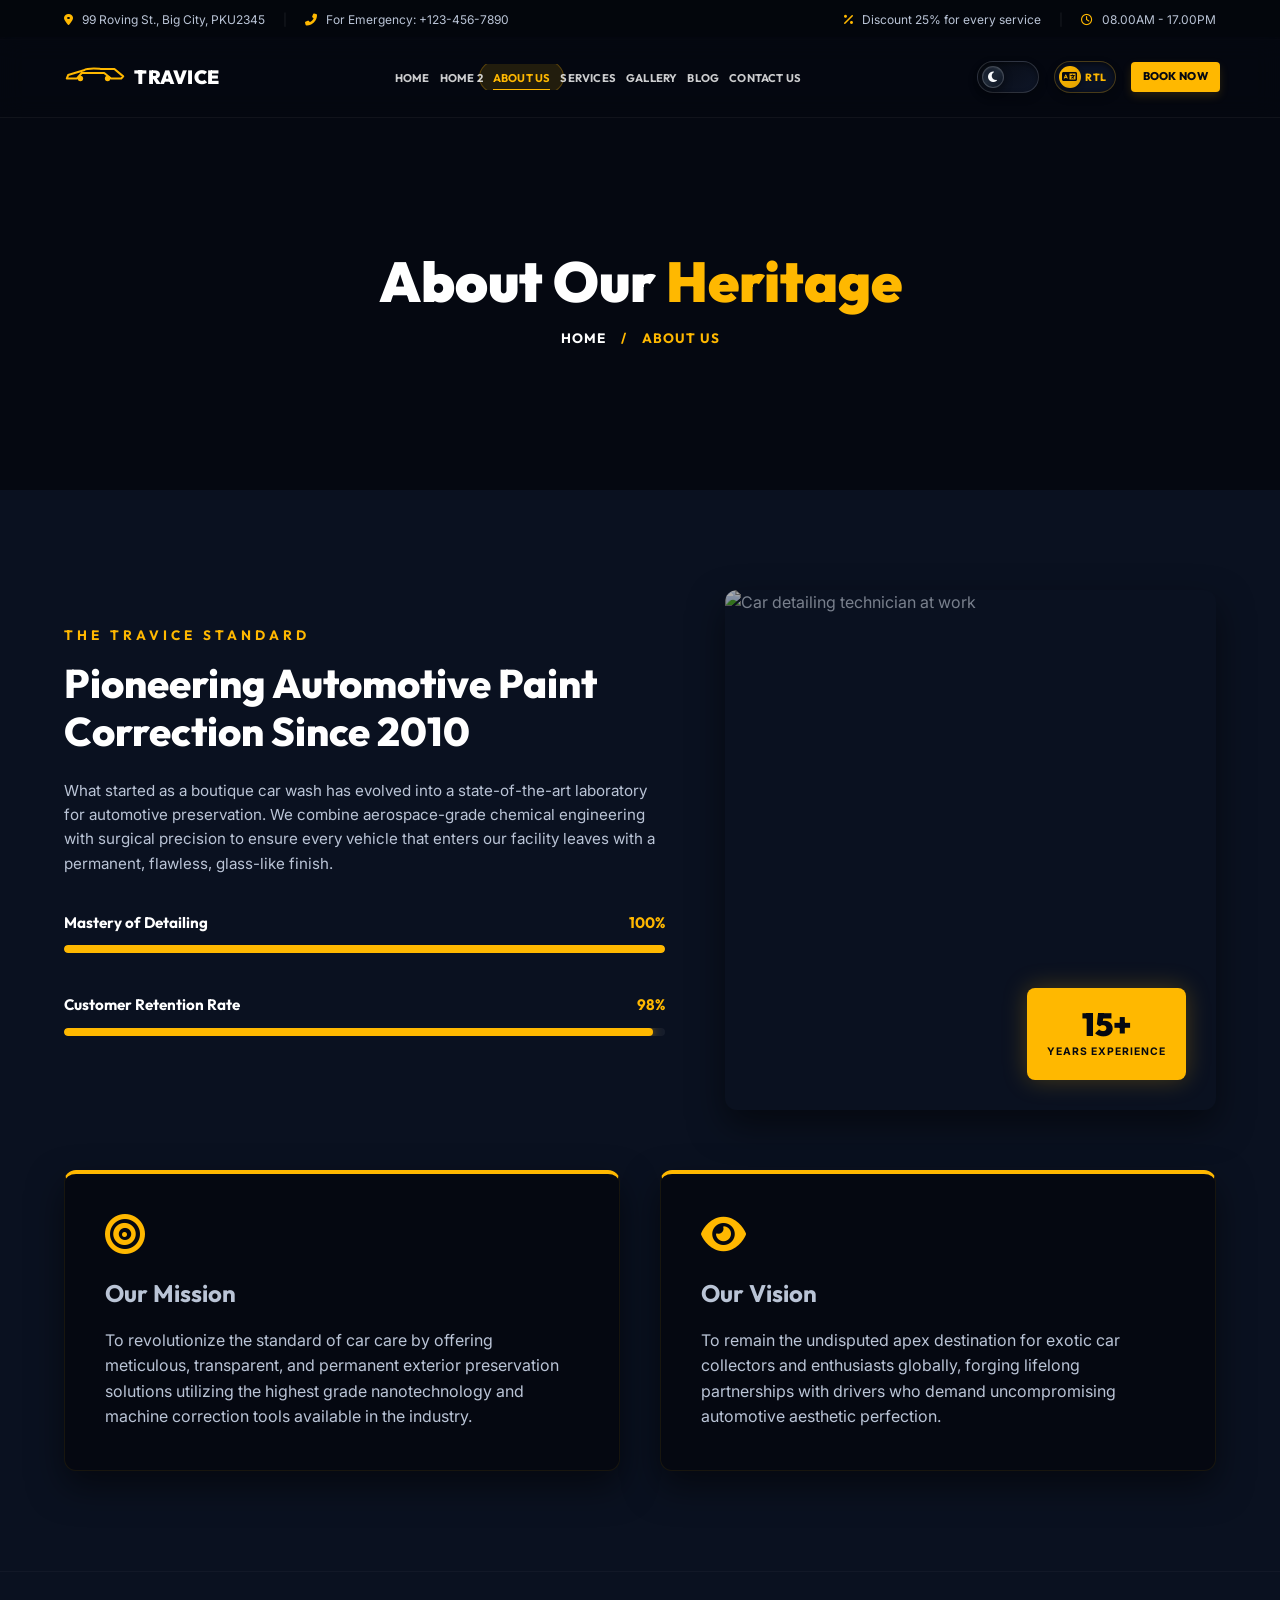
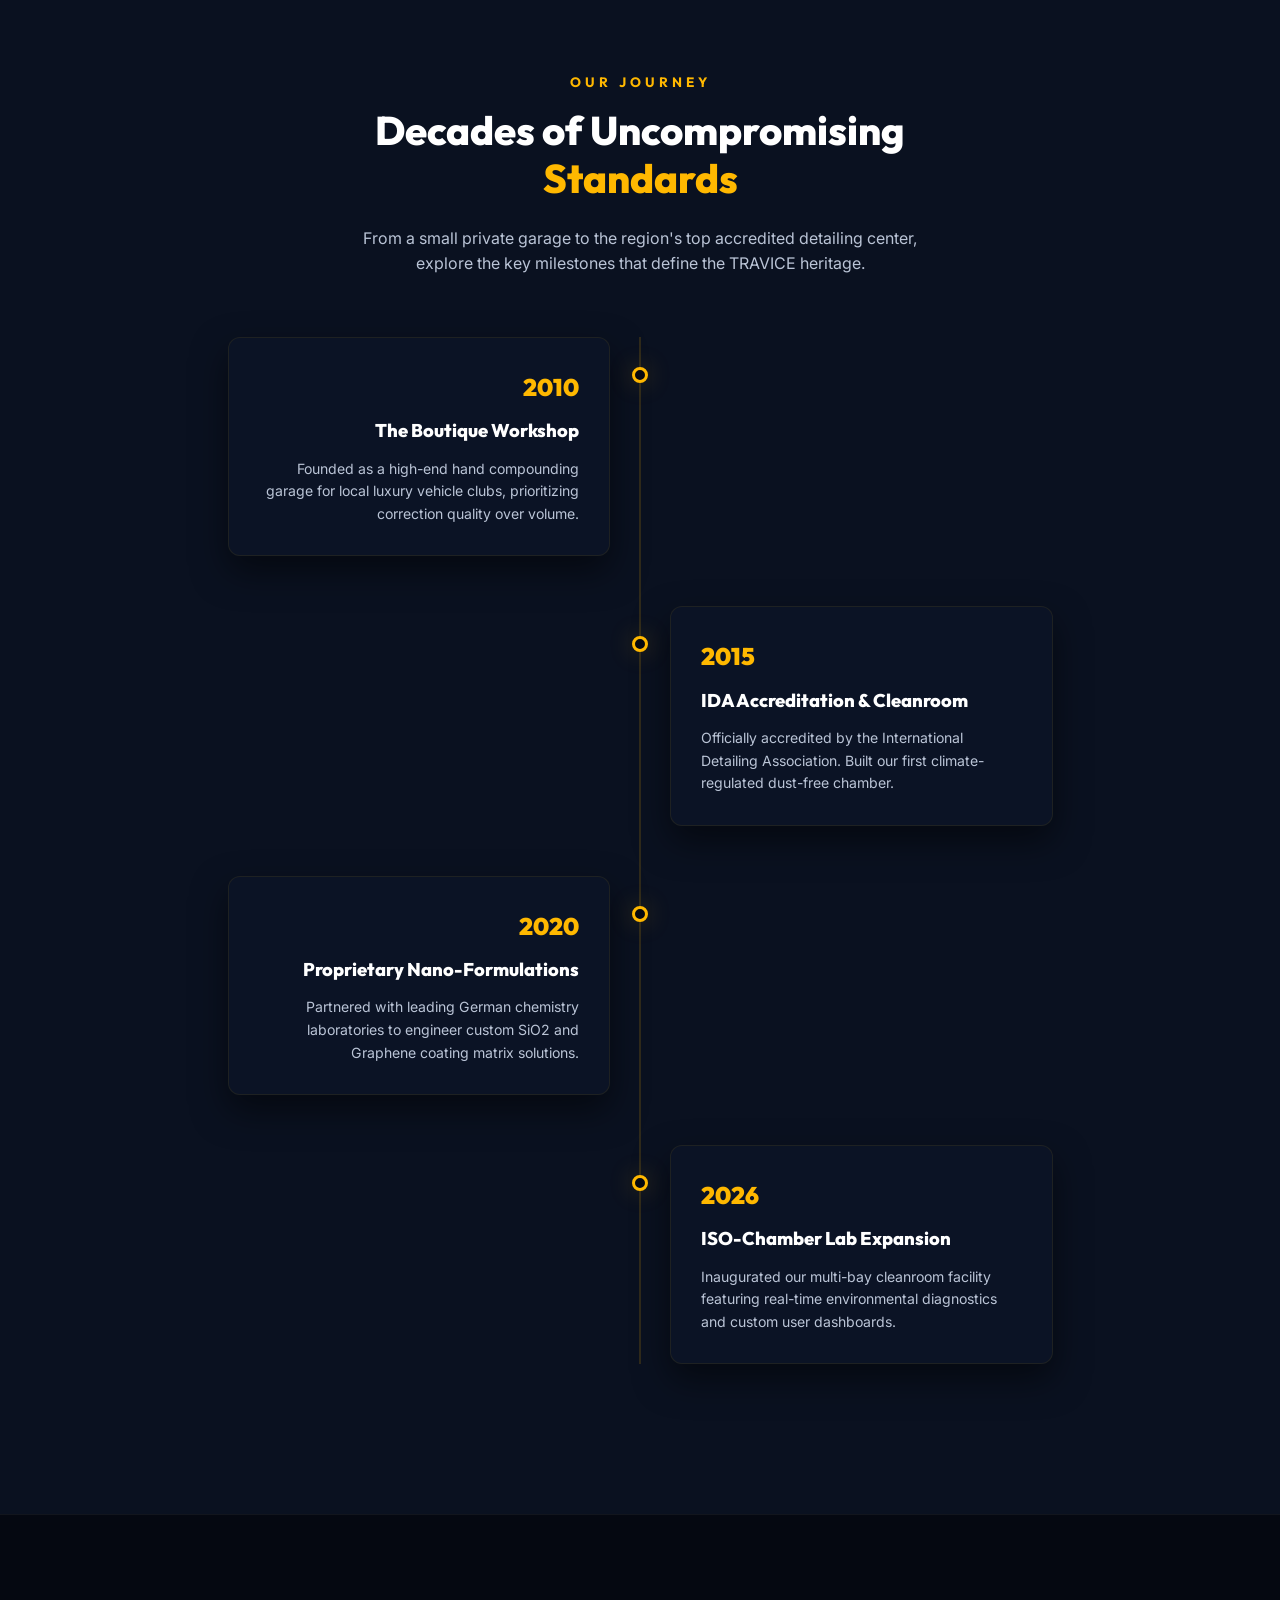
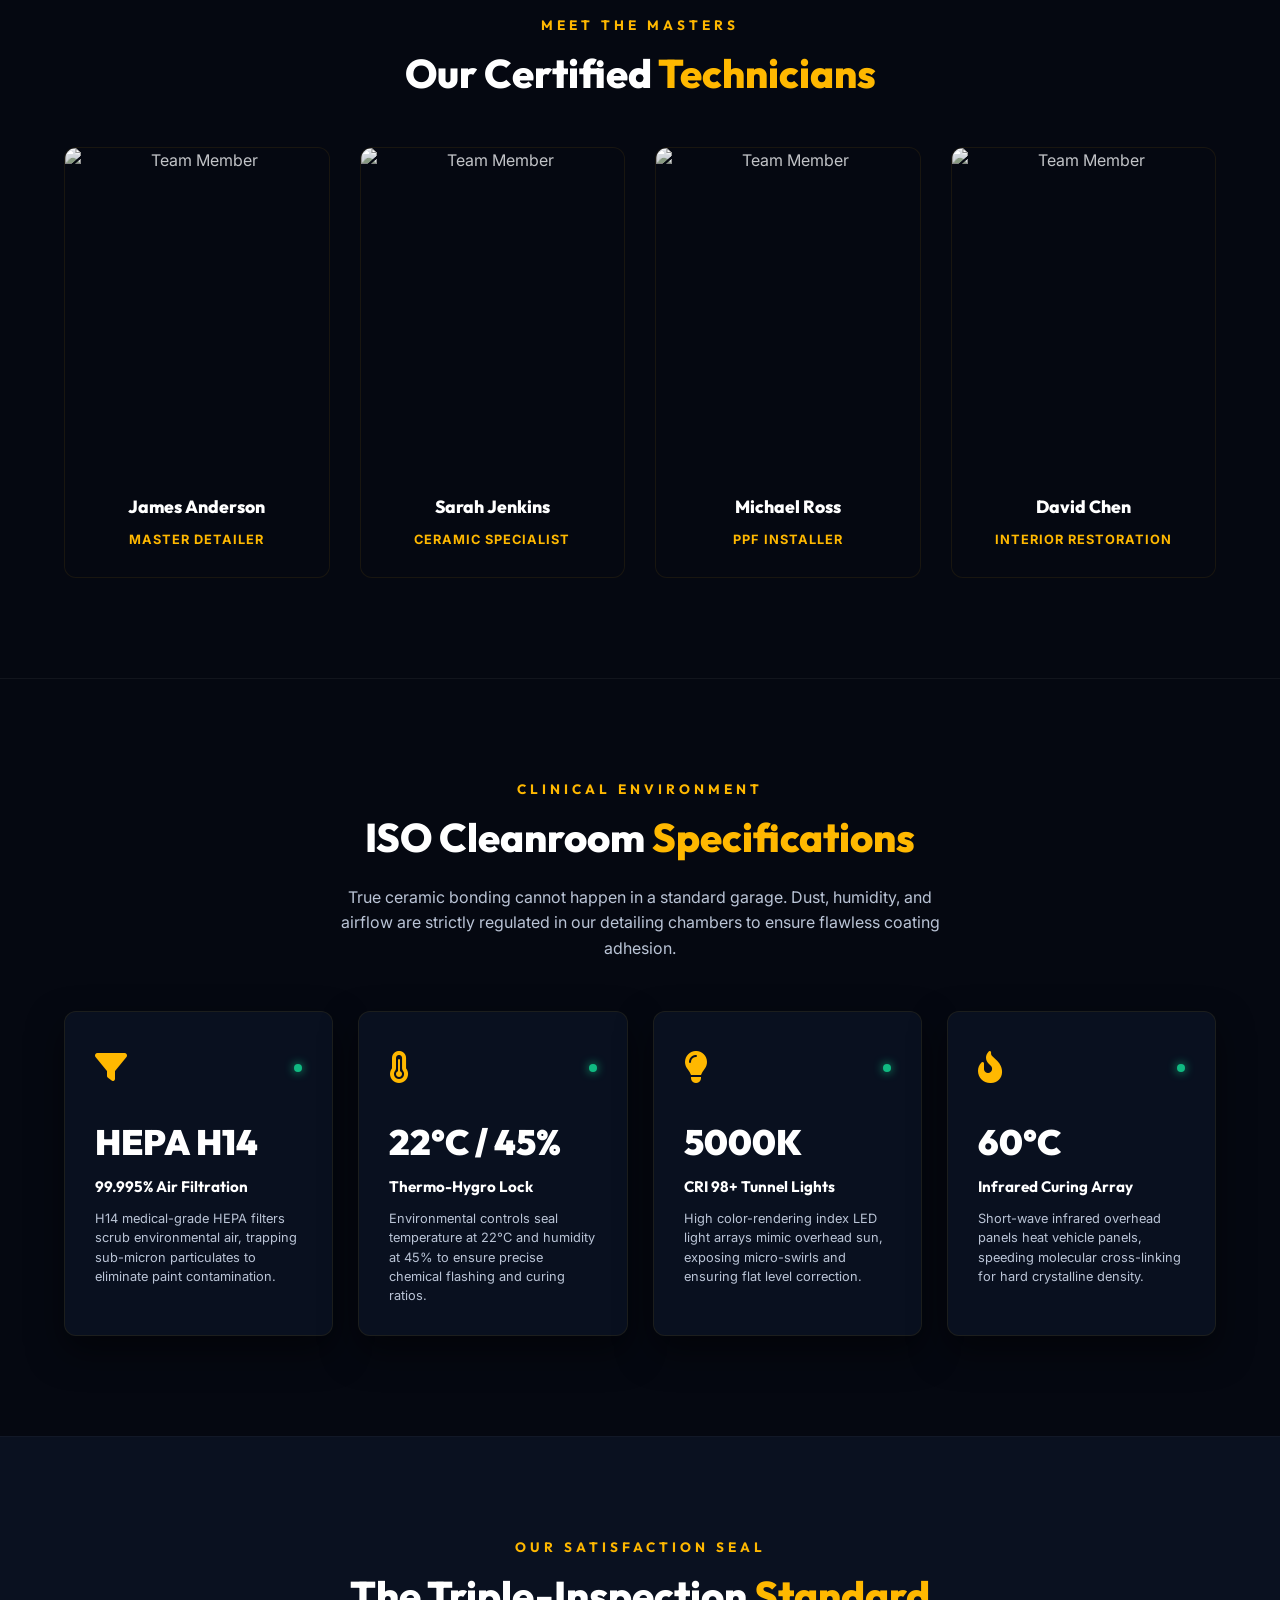
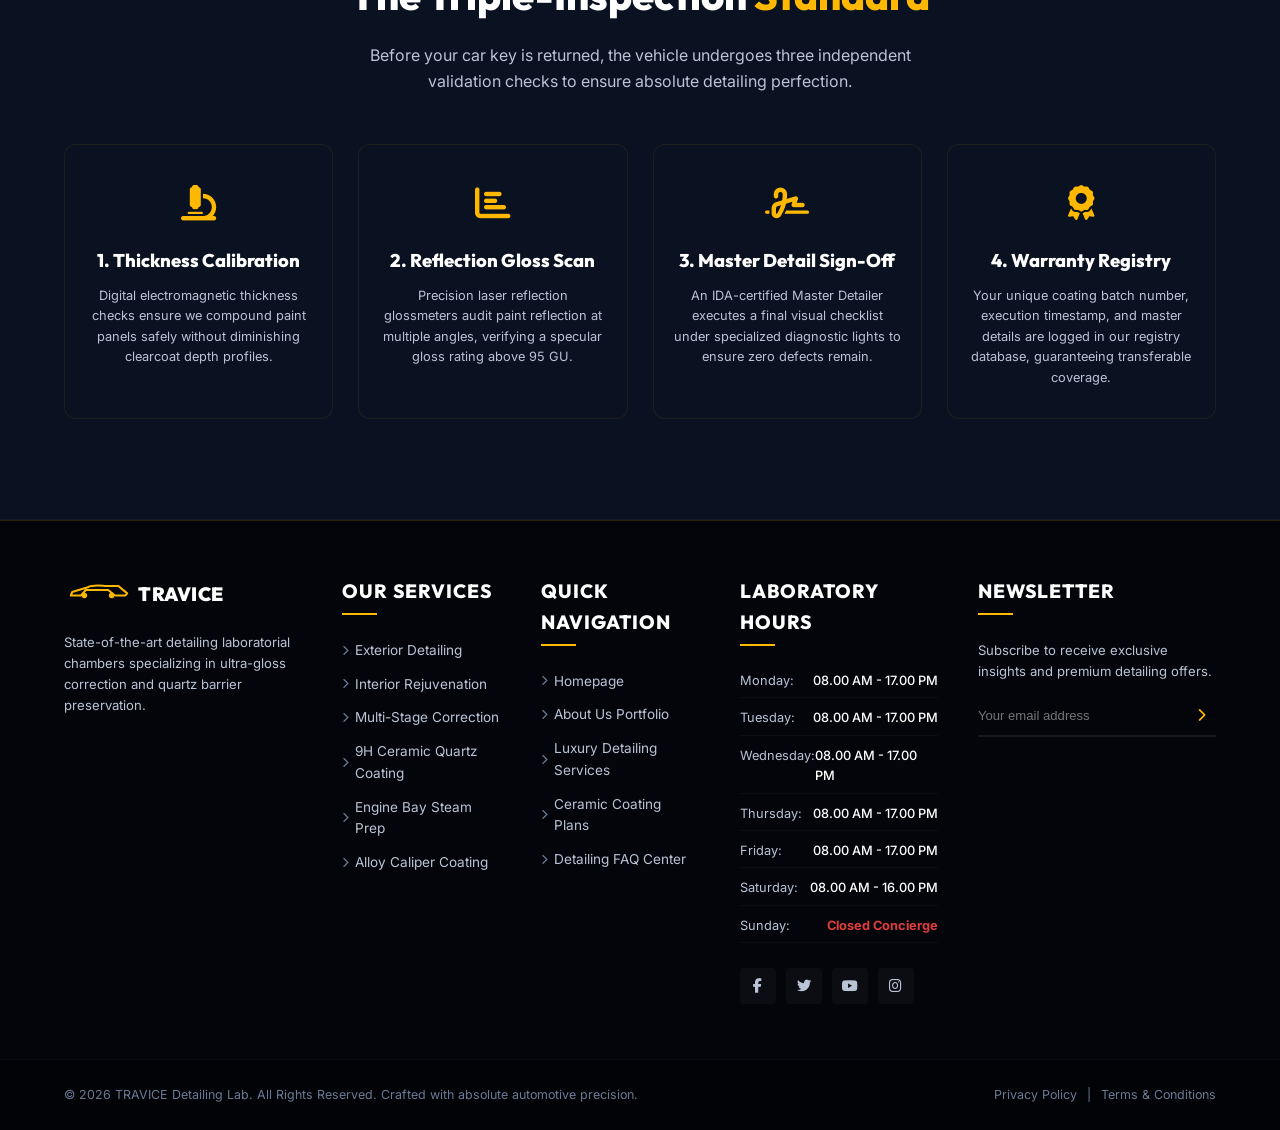
==== commit 186e4c93: "first commit" ====
--- a/about.html
+++ b/about.html
@@ -186,6 +186,56 @@
         </div>
     </section>
 
+    <!-- HERITAGE & MILESTONES TIMELINE -->
+    <section class="heritage-timeline section-padding" id="heritage-timeline" style="background-color: var(--color-secondary-dark); border-top: 1px solid rgba(255,255,255,0.03);">
+        <div class="section-container">
+            <div class="section-header animate-on-scroll" style="text-align: center; max-width: 600px; margin: 0 auto 50px auto;">
+                <span class="section-subhead">OUR JOURNEY</span>
+                <h2 class="section-title">Decades of Uncompromising <span class="highlight">Standards</span></h2>
+                <p style="color: var(--color-text-light);">From a small private garage to the region's top accredited detailing center, explore the key milestones that define the TRAVICE heritage.</p>
+            </div>
+
+            <div class="timeline-milestones animate-on-scroll">
+                <!-- Milestone 1 -->
+                <div class="milestone-item">
+                    <div class="milestone-dot"></div>
+                    <div class="milestone-card">
+                        <div class="milestone-year">2010</div>
+                        <h3 class="milestone-title">The Boutique Workshop</h3>
+                        <p style="color: var(--color-text-light); font-size: 0.88rem; line-height: 1.6;">Founded as a high-end hand compounding garage for local luxury vehicle clubs, prioritizing correction quality over volume.</p>
+                    </div>
+                </div>
+                <!-- Milestone 2 -->
+                <div class="milestone-item">
+                    <div class="milestone-dot"></div>
+                    <div class="milestone-card">
+                        <div class="milestone-year">2015</div>
+                        <h3 class="milestone-title">IDA Accreditation & Cleanroom</h3>
+                        <p style="color: var(--color-text-light); font-size: 0.88rem; line-height: 1.6;">Officially accredited by the International Detailing Association. Built our first climate-regulated dust-free chamber.</p>
+                    </div>
+                </div>
+                <!-- Milestone 3 -->
+                <div class="milestone-item">
+                    <div class="milestone-dot"></div>
+                    <div class="milestone-card">
+                        <div class="milestone-year">2020</div>
+                        <h3 class="milestone-title">Proprietary Nano-Formulations</h3>
+                        <p style="color: var(--color-text-light); font-size: 0.88rem; line-height: 1.6;">Partnered with leading German chemistry laboratories to engineer custom SiO2 and Graphene coating matrix solutions.</p>
+                    </div>
+                </div>
+                <!-- Milestone 4 -->
+                <div class="milestone-item">
+                    <div class="milestone-dot"></div>
+                    <div class="milestone-card">
+                        <div class="milestone-year">2026</div>
+                        <h3 class="milestone-title">ISO-Chamber Lab Expansion</h3>
+                        <p style="color: var(--color-text-light); font-size: 0.88rem; line-height: 1.6;">Inaugurated our multi-bay cleanroom facility featuring real-time environmental diagnostics and custom user dashboards.</p>
+                    </div>
+                </div>
+            </div>
+        </div>
+    </section>
+
     <!-- TEAM SECTION -->
     <section class="team" style="background-color: var(--color-primary-dark); border-top: 1px solid rgba(255,255,255,0.05);">
         <div class="section-container">
@@ -226,6 +276,98 @@
                         <h4>David Chen</h4>
                         <span>Interior Restoration</span>
                     </div>
+                </div>
+            </div>
+        </div>
+    </section>
+
+    <!-- ISO CLEANROOM SPECIFICATIONS GRID -->
+    <section class="cleanroom-standards section-padding" id="cleanroom-standards" style="background-color: var(--color-primary-dark); border-top: 1px solid rgba(255,255,255,0.05);">
+        <div class="section-container">
+            <div class="section-header animate-on-scroll" style="text-align: center; max-width: 600px; margin: 0 auto 50px auto;">
+                <span class="section-subhead">CLINICAL ENVIRONMENT</span>
+                <h2 class="section-title">ISO Cleanroom <span class="highlight">Specifications</span></h2>
+                <p style="color: var(--color-text-light);">True ceramic bonding cannot happen in a standard garage. Dust, humidity, and airflow are strictly regulated in our detailing chambers to ensure flawless coating adhesion.</p>
+            </div>
+
+            <div class="lab-grid animate-on-scroll">
+                <!-- Card 1 -->
+                <div class="lab-card">
+                    <div class="lab-card-header">
+                        <div class="lab-icon"><i class="fas fa-filter"></i></div>
+                        <div class="lab-status-dot"></div>
+                    </div>
+                    <div class="lab-val">HEPA H14</div>
+                    <div class="lab-label">99.995% Air Filtration</div>
+                    <p class="lab-desc">H14 medical-grade HEPA filters scrub environmental air, trapping sub-micron particulates to eliminate paint contamination.</p>
+                </div>
+                <!-- Card 2 -->
+                <div class="lab-card">
+                    <div class="lab-card-header">
+                        <div class="lab-icon"><i class="fas fa-thermometer-three-quarters"></i></div>
+                        <div class="lab-status-dot"></div>
+                    </div>
+                    <div class="lab-val">22°C / 45%</div>
+                    <div class="lab-label">Thermo-Hygro Lock</div>
+                    <p class="lab-desc">Environmental controls seal temperature at 22°C and humidity at 45% to ensure precise chemical flashing and curing ratios.</p>
+                </div>
+                <!-- Card 3 -->
+                <div class="lab-card">
+                    <div class="lab-card-header">
+                        <div class="lab-icon"><i class="fas fa-lightbulb"></i></div>
+                        <div class="lab-status-dot"></div>
+                    </div>
+                    <div class="lab-val">5000K</div>
+                    <div class="lab-label">CRI 98+ Tunnel Lights</div>
+                    <p class="lab-desc">High color-rendering index LED light arrays mimic overhead sun, exposing micro-swirls and ensuring flat level correction.</p>
+                </div>
+                <!-- Card 4 -->
+                <div class="lab-card">
+                    <div class="lab-card-header">
+                        <div class="lab-icon"><i class="fas fa-fire-alt"></i></div>
+                        <div class="lab-status-dot"></div>
+                    </div>
+                    <div class="lab-val">60°C</div>
+                    <div class="lab-label">Infrared Curing Array</div>
+                    <p class="lab-desc">Short-wave infrared overhead panels heat vehicle panels, speeding molecular cross-linking for hard crystalline density.</p>
+                </div>
+            </div>
+        </div>
+    </section>
+
+    <!-- THE TRIPLE-INSPECTION QUALITY PLEDGE -->
+    <section class="quality-pledge section-padding" id="quality-pledge" style="background-color: var(--color-secondary-dark); border-top: 1px solid rgba(255,255,255,0.03); border-bottom: 1px solid rgba(255,255,255,0.03);">
+        <div class="section-container">
+            <div class="section-header animate-on-scroll" style="text-align: center; max-width: 600px; margin: 0 auto 50px auto;">
+                <span class="section-subhead">OUR SATISFACTION SEAL</span>
+                <h2 class="section-title">The Triple-Inspection <span class="highlight">Standard</span></h2>
+                <p style="color: var(--color-text-light);">Before your car key is returned, the vehicle undergoes three independent validation checks to ensure absolute detailing perfection.</p>
+            </div>
+
+            <div class="vip-grid animate-on-scroll">
+                <!-- Check 1 -->
+                <div class="vip-card">
+                    <div class="vip-icon"><i class="fas fa-microscope"></i></div>
+                    <h3>1. Thickness Calibration</h3>
+                    <p style="color: var(--color-text-light); font-size: 0.8rem; line-height: 1.6;">Digital electromagnetic thickness checks ensure we compound paint panels safely without diminishing clearcoat depth profiles.</p>
+                </div>
+                <!-- Check 2 -->
+                <div class="vip-card">
+                    <div class="vip-icon"><i class="fas fa-chart-bar"></i></div>
+                    <h3>2. Reflection Gloss Scan</h3>
+                    <p style="color: var(--color-text-light); font-size: 0.8rem; line-height: 1.6;">Precision laser reflection glossmeters audit paint reflection at multiple angles, verifying a specular gloss rating above 95 GU.</p>
+                </div>
+                <!-- Check 3 -->
+                <div class="vip-card">
+                    <div class="vip-icon"><i class="fas fa-signature"></i></div>
+                    <h3>3. Master Detail Sign-Off</h3>
+                    <p style="color: var(--color-text-light); font-size: 0.8rem; line-height: 1.6;">An IDA-certified Master Detailer executes a final visual checklist under specialized diagnostic lights to ensure zero defects remain.</p>
+                </div>
+                <!-- Check 4 -->
+                <div class="vip-card">
+                    <div class="vip-icon"><i class="fas fa-award"></i></div>
+                    <h3>4. Warranty Registry</h3>
+                    <p style="color: var(--color-text-light); font-size: 0.8rem; line-height: 1.6;">Your unique coating batch number, execution timestamp, and master details are logged in our registry database, guaranteeing transferable coverage.</p>
                 </div>
             </div>
         </div>
--- a/style.css
+++ b/style.css
@@ -108,6 +108,38 @@
     color: var(--color-accent);
 }
 
+/* ==========================================================================
+   SCROLL & LOAD ANIMATION BASE UTILITIES (Declared early to let states override them)
+   ========================================================================== */
+/* Initial states for load in items */
+.animate-on-load {
+    opacity: 0;
+    transform: translateY(20px);
+}
+
+.animate-on-load.ready {
+    opacity: 1;
+    transform: translateY(0);
+    transition: opacity 0.8s ease, transform 0.8s ease;
+}
+
+.hero-content .animate-on-load:nth-child(1) { transition-delay: 0.1s; }
+.hero-content .animate-on-load:nth-child(2) { transition-delay: 0.3s; }
+.hero-content .animate-on-load:nth-child(3) { transition-delay: 0.5s; }
+.hero-content .animate-on-load:nth-child(4) { transition-delay: 0.7s; }
+
+/* Scroll Trigger elements CSS states */
+.animate-on-scroll {
+    opacity: 0;
+    transform: translateY(35px);
+    transition: opacity 1s cubic-bezier(0.1, 1, 0.1, 1), transform 1s cubic-bezier(0.1, 1, 0.1, 1);
+}
+
+.animate-on-scroll.appear {
+    opacity: 1;
+    transform: translateY(0);
+}
+
 /* --- PREMIUM BUTTON DESIGN --- */
 .btn-primary {
     background-color: var(--color-accent);
@@ -628,6 +660,7 @@
     color: var(--color-primary-dark);
     background-color: var(--color-accent);
 }
+
 
 /* --- HERO SECTION --- */
 .hero {
@@ -1052,6 +1085,10 @@
     cursor: pointer;
     transition: var(--transition-smooth);
     margin-top: 10px;
+    display: flex;
+    align-items: center;
+    justify-content: center;
+    gap: 8px;
 }
 
 .btn-quick-submit:hover {
@@ -1186,16 +1223,18 @@
 
 /* Service Card Components */
 .service-card {
+    position: relative;
     background-color: var(--color-secondary-dark);
     border: 1px solid var(--color-card-border);
     border-radius: var(--border-radius-lg);
     overflow: hidden;
     box-shadow: var(--shadow-premium);
     transition: var(--transition-smooth);
+    display: flex;
+    flex-direction: column;
 }
 
 .card-img-wrapper {
-    position: relative;
     width: 100%;
     height: 230px;
     overflow: hidden;
@@ -1212,7 +1251,7 @@
 /* Floating Yellow Accent Badge with icon */
 .badge-icon {
     position: absolute;
-    bottom: -20px;
+    top: 207px;
     right: 25px;
     width: 46px;
     height: 46px;
@@ -1230,6 +1269,9 @@
 
 .service-info {
     padding: 35px 30px 30px 30px;
+    display: flex;
+    flex-direction: column;
+    flex-grow: 1;
 }
 
 .service-info h3 {
@@ -1245,6 +1287,7 @@
     color: var(--color-text-light);
     line-height: 1.6;
     margin-bottom: 25px;
+    flex-grow: 1;
 }
 
 .service-link {
@@ -1392,6 +1435,7 @@
     margin-bottom: 45px;
     border-top: 1px solid rgba(255, 255, 255, 0.05);
     padding-top: 30px;
+    flex-grow: 1;
 }
 
 .pricing-features li {
@@ -2887,34 +2931,6 @@
 /* ==========================================================================
    SCROLL INTERACTIVE ANIMATIONS
    ========================================================================== */
-/* Initial states for load in items */
-.animate-on-load {
-    opacity: 0;
-    transform: translateY(20px);
-}
-
-.animate-on-load.ready {
-    opacity: 1;
-    transform: translateY(0);
-    transition: opacity 0.8s ease, transform 0.8s ease;
-}
-
-.hero-content .animate-on-load:nth-child(1) { transition-delay: 0.1s; }
-.hero-content .animate-on-load:nth-child(2) { transition-delay: 0.3s; }
-.hero-content .animate-on-load:nth-child(3) { transition-delay: 0.5s; }
-.hero-content .animate-on-load:nth-child(4) { transition-delay: 0.7s; }
-
-/* Scroll Trigger elements CSS states */
-.animate-on-scroll {
-    opacity: 0;
-    transform: translateY(35px);
-    transition: opacity 1s cubic-bezier(0.1, 1, 0.1, 1), transform 1s cubic-bezier(0.1, 1, 0.1, 1);
-}
-
-.animate-on-scroll.appear {
-    opacity: 1;
-    transform: translateY(0);
-}
 
 /* ==========================================================================
    TRAVICE THEME SWITCHER & LIGHT MODE SYSTEM
@@ -2924,16 +2940,16 @@
 .theme-toggle {
     width: 62px;
     height: 32px;
-    background-color: rgba(13, 22, 41, 0.8);
-    border: 1.5px solid rgba(255, 184, 0, 0.25);
+    background: linear-gradient(145deg, rgba(8, 12, 20, 0.96), rgba(15, 23, 42, 0.94));
+    border: 1.5px solid rgba(255, 255, 255, 0.14);
     border-radius: 30px;
     position: relative;
     cursor: pointer;
     display: flex;
     align-items: center;
     padding: 0 4px;
-    transition: var(--transition-smooth);
-    box-shadow: inset 0 2px 5px rgba(0, 0, 0, 0.5), 0 4px 10px rgba(0, 0, 0, 0.2);
+    transition: border-color 0.25s ease, box-shadow 0.25s ease, transform 0.15s ease;
+    box-shadow: inset 0 2px 5px rgba(0, 0, 0, 0.45), 0 4px 10px rgba(0, 0, 0, 0.24);
     overflow: visible;
     margin-right: 8px;
     z-index: 1001;
@@ -2942,65 +2958,99 @@
 .theme-toggle-bubble {
     width: 22px;
     height: 22px;
-    background: linear-gradient(135deg, #FFB800, #E0A200);
+    position: relative;
+    background: linear-gradient(135deg, #111827 0%, #1F2937 45%, #0B1220 100%);
+    border: 1px solid rgba(255, 255, 255, 0.18);
     border-radius: 50%;
     display: flex;
     align-items: center;
     justify-content: center;
-    transition: transform 0.4s cubic-bezier(0.68, -0.55, 0.265, 1.55), background 0.4s ease, box-shadow 0.4s ease;
-    box-shadow: 0 2px 5px rgba(0, 0, 0, 0.4);
+    transition: transform 0.4s cubic-bezier(0.68, -0.55, 0.265, 1.55), background 0.35s ease, box-shadow 0.35s ease, border-color 0.35s ease;
+    box-shadow: 0 3px 8px rgba(0, 0, 0, 0.45), inset 0 1px 1px rgba(255, 255, 255, 0.08);
     transform: translateX(0);
 }
 
 .theme-toggle-bubble i {
     font-size: 0.75rem;
-    color: #050811;
-    transition: transform 0.4s ease, opacity 0.4s ease;
+    line-height: 1;
+    color: #F8FAFC;
     position: absolute;
+    top: 50%;
+    left: 50%;
+    display: flex;
+    align-items: center;
+    justify-content: center;
+    transform: translate(-50%, -50%);
+    transition: transform 0.35s ease, opacity 0.35s ease, color 0.35s ease;
+    text-shadow: 0 1px 2px rgba(15, 23, 42, 0.4);
 }
 
 .theme-toggle-bubble .sun-icon {
     opacity: 0;
-    transform: rotate(-90deg) scale(0);
+    transform: translate(-50%, -50%) rotate(-90deg) scale(0.8);
 }
 
 .theme-toggle-bubble .moon-icon {
     opacity: 1;
-    transform: rotate(0) scale(1);
-}
-
-/* Hover effects */
+    transform: translate(-50%, -50%) rotate(0) scale(1);
+}
+
 .theme-toggle:hover {
-    border-color: var(--color-accent);
-    box-shadow: inset 0 2px 5px rgba(0, 0, 0, 0.5), 0 0 15px rgba(var(--color-accent-rgb), 0.3);
+    border-color: rgba(255, 184, 0, 0.55);
+    box-shadow: inset 0 2px 5px rgba(0, 0, 0, 0.45), 0 0 18px rgba(var(--color-accent-rgb), 0.22);
+}
+
+.theme-toggle:hover .theme-toggle-bubble {
+    box-shadow: 0 4px 12px rgba(0, 0, 0, 0.45), inset 0 1px 1px rgba(255, 255, 255, 0.12);
+}
+
+.theme-toggle:focus-visible {
+    outline: none;
+    border-color: rgba(255, 184, 0, 0.9);
+    box-shadow: 0 0 0 3px rgba(255, 184, 0, 0.18), inset 0 2px 5px rgba(0, 0, 0, 0.45), 0 0 18px rgba(var(--color-accent-rgb), 0.26);
+}
+
+.theme-toggle:active {
+    transform: translateY(1px);
 }
 
 /* Light theme state animations */
 html[data-theme="light"] .theme-toggle {
-    background-color: #E2E8F0;
-    border-color: var(--color-accent);
-    box-shadow: inset 0 2px 5px rgba(0, 0, 0, 0.1), 0 4px 10px rgba(0, 0, 0, 0.05);
+    background: linear-gradient(145deg, rgba(255, 255, 255, 0.96), rgba(238, 244, 250, 0.98));
+    border-color: rgba(15, 23, 42, 0.14);
+    box-shadow: inset 0 2px 5px rgba(15, 23, 42, 0.08), 0 6px 14px rgba(15, 23, 42, 0.08);
 }
 
 html[data-theme="light"] .theme-toggle-bubble {
     transform: translateX(30px);
-    background: linear-gradient(135deg, var(--color-accent), #C57E00);
-    box-shadow: 0 2px 8px rgba(var(--color-accent-rgb), 0.4);
+    background: linear-gradient(135deg, #FFFFFF 0%, #F1F5F9 45%, #E2E8F0 100%);
+    border-color: rgba(15, 23, 42, 0.16);
+    box-shadow: 0 3px 10px rgba(15, 23, 42, 0.14), inset 0 1px 1px rgba(255, 255, 255, 0.9);
+}
+
+html[data-theme="light"] .theme-toggle-bubble i {
+    color: #111827;
+    text-shadow: 0 1px 0 rgba(255, 255, 255, 0.9);
 }
 
 html[data-theme="light"] .theme-toggle-bubble .moon-icon {
     opacity: 0;
-    transform: rotate(90deg) scale(0);
+    transform: translate(-50%, -50%) rotate(90deg) scale(0.8);
 }
 
 html[data-theme="light"] .theme-toggle-bubble .sun-icon {
     opacity: 1;
-    transform: rotate(0) scale(1);
-    color: #FFFFFF;
+    transform: translate(-50%, -50%) rotate(0) scale(1);
+    color: #111827;
 }
 
 html[data-theme="light"] .theme-toggle:hover {
-    box-shadow: inset 0 2px 5px rgba(0, 0, 0, 0.1), 0 0 15px rgba(var(--color-accent-rgb), 0.2);
+    border-color: rgba(15, 23, 42, 0.24);
+    box-shadow: inset 0 2px 5px rgba(15, 23, 42, 0.08), 0 0 18px rgba(var(--color-accent-rgb), 0.18);
+}
+
+html[data-theme="light"] .theme-toggle:hover .theme-toggle-bubble {
+    box-shadow: 0 5px 12px rgba(15, 23, 42, 0.16), inset 0 1px 1px rgba(255, 255, 255, 0.9);
 }
 
 /* --- PREMIUM RTL DYNAMIC SWITCHER --- */
@@ -3039,7 +3089,6 @@
     font-size: 0.75rem;
     color: #050811;
     transition: transform 0.4s ease, opacity 0.4s ease;
-    position: absolute;
 }
 
 .rtl-toggle-text {
@@ -5547,4 +5596,73 @@
     }
 }
 
-
+/* ==========================================================================
+   UI CONTRAST & ACCESSIBILITY ACCENT OVERRIDES (LIGHT MODE)
+   ========================================================================== */
+html[data-theme="light"] .rtl-toggle-bubble i {
+    color: #050811;
+}
+
+html[data-theme="light"] .ba-label.after {
+    color: #050811;
+}
+
+html[data-theme="light"] .ba-handle-knob {
+    color: #050811;
+    box-shadow: 0 0 15px rgba(var(--color-accent-rgb), 0.5), 0 3px 10px rgba(0, 0, 0, 0.15);
+}
+
+html[data-theme="light"] .ba-slider-container:hover .ba-handle-knob {
+    background-color: #050811;
+    color: #FFFFFF;
+    box-shadow: 0 0 15px rgba(0, 0, 0, 0.25), 0 5px 15px rgba(0, 0, 0, 0.2);
+}
+
+html[data-theme="light"] .slider-handle {
+    box-shadow: 0 0 4px rgba(0, 0, 0, 0.35), 0 0 10px rgba(var(--color-accent-rgb), 0.6);
+}
+
+html[data-theme="light"] .back-to-top:hover {
+    color: #FFFFFF;
+    background-color: #0F172A;
+}
+
+html[data-theme="light"] .mobile-socials a {
+    color: #1E293B;
+    background-color: rgba(15, 23, 42, 0.05);
+}
+
+html[data-theme="light"] .mobile-socials a:hover {
+    color: #FFFFFF;
+    background-color: var(--color-accent-hover);
+}
+
+html[data-theme="light"] .service-link {
+    color: var(--color-accent-hover);
+}
+
+html[data-theme="light"] .service-card:hover .service-link {
+    color: #0F172A;
+}
+
+html[data-theme="light"] .badge-icon {
+    color: #050811;
+}
+
+html[data-theme="light"] .custom-select-wrapper select {
+    color-scheme: light;
+}
+
+html[data-theme="light"] .custom-select-wrapper::after {
+    color: #334155;
+}
+
+html[data-theme="light"] .btn-reminder-snooze {
+    color: #050811;
+}
+
+html[data-theme="light"] .reminder-icon {
+    color: var(--color-accent-hover);
+}
+
+
--- a/pages.css
+++ b/pages.css
@@ -463,6 +463,8 @@
     border-radius: var(--border-radius-lg);
     overflow: hidden;
     transition: var(--transition-smooth);
+    display: flex;
+    flex-direction: column;
 }
 
 .blog-card:hover {
@@ -481,6 +483,7 @@
     height: 100%;
     object-fit: cover;
     transition: transform 0.6s ease;
+    filter: brightness(0.85);
 }
 
 .blog-card:hover .blog-img-wrapper img {
@@ -509,6 +512,13 @@
 
 .blog-content {
     padding: 30px;
+    display: flex;
+    flex-direction: column;
+    flex-grow: 1;
+}
+
+.blog-content p {
+    flex-grow: 1;
 }
 
 .blog-meta {
@@ -586,6 +596,9 @@
     border-radius: 0 4px 4px 0;
     cursor: pointer;
     font-size: 1rem;
+    display: flex;
+    align-items: center;
+    justify-content: center;
 }
 
 .category-list li {
@@ -862,7 +875,7 @@
 }
 
 html[data-theme="light"] .pagination-btn {
-    color: var(--color-text-dark);
+    color: var(--color-text-white);
     border-color: rgba(0, 0, 0, 0.08);
     background-color: rgba(0, 0, 0, 0.02);
 }
@@ -872,3 +885,660 @@
     background-color: var(--color-accent);
     border-color: var(--color-accent);
 }
+
+/* Custom UI Contrast overrides for subpages */
+html[data-theme="light"] .blog-content a {
+    color: var(--color-accent-hover) !important;
+}
+html[data-theme="light"] .blog-card:hover .blog-content a {
+    color: #0F172A !important;
+}
+
+html[data-theme="light"] .lightbox-close {
+    color: #FFFFFF;
+}
+
+/* ==========================================================================
+   NEW PREMIUM SECTIONS STYLING
+   ========================================================================== */
+
+/* 1. Multi-Layer Nano Shield Visualizer (Home 1) */
+.layer-visualizer-container {
+    display: grid;
+    grid-template-columns: 1fr 1.1fr;
+    gap: 45px;
+    align-items: stretch; /* Stretch to keep equal height */
+    margin-top: 40px;
+}
+.layers-stack {
+    display: flex;
+    flex-direction: column;
+    gap: 8px; /* Tighter gap to look like physical coating layers */
+}
+.layer-item {
+    padding: 18px 24px;
+    border-radius: var(--border-radius-md);
+    border: 1px solid rgba(255, 255, 255, 0.03);
+    cursor: pointer;
+    position: relative;
+    overflow: hidden;
+    transition: all 0.4s cubic-bezier(0.165, 0.84, 0.44, 1);
+}
+.layer-item::before {
+    content: '';
+    position: absolute;
+    left: 0;
+    top: 0;
+    bottom: 0;
+    width: 6px;
+    transition: var(--transition-smooth);
+}
+
+/* Redesigned physical paint layers representation */
+.layer-item[data-layer="topcoat"] {
+    background: linear-gradient(90deg, rgba(255, 184, 0, 0.12) 0%, rgba(10, 17, 32, 0.7) 100%);
+    border-left: 1px solid rgba(255, 184, 0, 0.15);
+}
+.layer-item[data-layer="topcoat"]::before { background: #FFB800; }
+
+.layer-item[data-layer="basecoat"] {
+    background: linear-gradient(90deg, rgba(0, 229, 255, 0.08) 0%, rgba(10, 17, 32, 0.7) 100%);
+    border-left: 1px solid rgba(0, 229, 255, 0.15);
+}
+.layer-item[data-layer="basecoat"]::before { background: #00E5FF; }
+
+.layer-item[data-layer="clearcoat"] {
+    background: linear-gradient(90deg, rgba(255, 255, 255, 0.05) 0%, rgba(10, 17, 32, 0.7) 100%);
+    border-left: 1px solid rgba(255, 255, 255, 0.1);
+}
+.layer-item[data-layer="clearcoat"]::before { background: #FFFFFF; }
+
+.layer-item[data-layer="paint"] {
+    background: linear-gradient(90deg, rgba(255, 42, 84, 0.1) 0%, rgba(10, 17, 32, 0.7) 100%);
+    border-left: 1px solid rgba(255, 42, 84, 0.15);
+}
+.layer-item[data-layer="paint"]::before { background: #FF2A54; }
+
+.layer-item[data-layer="steel"] {
+    background: linear-gradient(90deg, rgba(148, 163, 184, 0.08) 0%, rgba(10, 17, 32, 0.7) 100%);
+    border-left: 1px solid rgba(148, 163, 184, 0.15);
+}
+.layer-item[data-layer="steel"]::before { background: #94A3B8; }
+
+/* Interactive Hover / Active States */
+.layer-item:hover, .layer-item.active {
+    transform: translateX(12px);
+    background: rgba(13, 22, 41, 0.95);
+}
+
+.layer-item[data-layer="topcoat"]:hover, .layer-item[data-layer="topcoat"].active {
+    border-color: rgba(255, 184, 0, 0.4);
+    box-shadow: 0 4px 25px rgba(255, 184, 0, 0.15);
+}
+.layer-item[data-layer="basecoat"]:hover, .layer-item[data-layer="basecoat"].active {
+    border-color: rgba(0, 229, 255, 0.4);
+    box-shadow: 0 4px 25px rgba(0, 229, 255, 0.15);
+}
+.layer-item[data-layer="clearcoat"]:hover, .layer-item[data-layer="clearcoat"].active {
+    border-color: rgba(255, 255, 255, 0.3);
+    box-shadow: 0 4px 25px rgba(255, 255, 255, 0.1);
+}
+.layer-item[data-layer="paint"]:hover, .layer-item[data-layer="paint"].active {
+    border-color: rgba(255, 42, 84, 0.4);
+    box-shadow: 0 4px 25px rgba(255, 42, 84, 0.15);
+}
+.layer-item[data-layer="steel"]:hover, .layer-item[data-layer="steel"].active {
+    border-color: rgba(148, 163, 184, 0.4);
+    box-shadow: 0 4px 25px rgba(148, 163, 184, 0.1);
+}
+
+.layer-header-flex {
+    display: flex;
+    justify-content: space-between;
+    align-items: center;
+}
+.layer-title {
+    font-family: var(--font-heading);
+    font-weight: 700;
+    font-size: 1.05rem;
+    color: var(--color-text-white);
+}
+.layer-thickness {
+    font-family: var(--font-heading);
+    font-size: 0.8rem;
+    font-weight: 800;
+    color: var(--color-accent);
+    background: rgba(255, 184, 0, 0.12);
+    padding: 3px 10px;
+    border-radius: 4px;
+    letter-spacing: 0.5px;
+}
+.layer-detail-card {
+    background: var(--color-card-bg);
+    border: 1px solid rgba(255, 184, 0, 0.15);
+    border-radius: var(--border-radius-lg);
+    padding: 40px;
+    box-shadow: var(--shadow-premium);
+    position: relative;
+    display: flex;
+    flex-direction: column;
+    justify-content: center;
+}
+.layer-detail-icon {
+    font-size: 3.2rem;
+    color: var(--color-accent);
+    margin-bottom: 25px;
+    text-shadow: var(--shadow-glow);
+}
+.layer-detail-content h3 {
+    font-family: var(--font-heading);
+    font-size: 1.8rem;
+    font-weight: 800;
+    color: var(--color-text-white);
+    margin-bottom: 15px;
+}
+.layer-detail-content p {
+    color: var(--color-text-light);
+    line-height: 1.75;
+    margin-bottom: 25px;
+}
+.layer-specs-list {
+    display: grid;
+    grid-template-columns: repeat(2, 1fr);
+    gap: 20px;
+    margin-top: 15px;
+    border-top: 1px solid rgba(255, 255, 255, 0.06);
+    padding-top: 25px;
+}
+.layer-spec-item {
+    display: flex;
+    align-items: center;
+    gap: 12px;
+    font-size: 0.85rem;
+}
+.layer-spec-item i {
+    color: var(--color-accent);
+}
+
+/* 2. Interactive Paint Diagnostic Assistant (Home 1) */
+.diagnostic-container {
+    background: var(--color-secondary-dark);
+    border: 1px solid var(--color-card-border);
+    border-radius: var(--border-radius-lg);
+    padding: 40px;
+    box-shadow: var(--shadow-premium);
+    margin-top: 40px;
+}
+.diagnostic-tabs {
+    display: grid;
+    grid-template-columns: repeat(4, 1fr);
+    gap: 15px;
+    margin-bottom: 30px;
+}
+.diagnostic-tab-btn {
+    background: rgba(255, 255, 255, 0.015);
+    border: 1px solid var(--color-card-border);
+    border-radius: var(--border-radius-md);
+    padding: 22px 15px;
+    color: var(--color-text-light);
+    cursor: pointer;
+    font-family: var(--font-heading);
+    font-weight: 700;
+    text-align: center;
+    transition: var(--transition-smooth);
+    display: flex;
+    flex-direction: column;
+    align-items: center;
+    justify-content: center;
+    gap: 12px;
+}
+.diagnostic-tab-btn i {
+    font-size: 1.8rem; /* Premium larger icons */
+    color: var(--color-text-muted);
+    transition: var(--transition-smooth);
+}
+.diagnostic-tab-btn:hover, .diagnostic-tab-btn.active {
+    background: rgba(255, 184, 0, 0.05);
+    border-color: var(--color-accent);
+    color: var(--color-text-white);
+}
+.diagnostic-tab-btn:hover i, .diagnostic-tab-btn.active i {
+    color: var(--color-accent);
+    text-shadow: var(--shadow-glow);
+}
+.diagnostic-panel {
+    display: none;
+    grid-template-columns: 1.2fr 1fr;
+    gap: 40px;
+    align-items: stretch; /* Equal height cards */
+    animation: fadeIn 0.5s ease forwards;
+}
+.diagnostic-panel.active {
+    display: grid;
+}
+.diagnostic-info {
+    display: flex;
+    flex-direction: column;
+    justify-content: center;
+}
+.diagnostic-info h3 {
+    font-family: var(--font-heading);
+    font-size: 1.8rem;
+    font-weight: 800;
+    color: var(--color-text-white);
+    margin-bottom: 15px;
+}
+.diagnostic-info .severity-badge {
+    display: inline-block;
+    width: fit-content;
+    font-family: var(--font-heading);
+    font-size: 0.75rem;
+    font-weight: 800;
+    padding: 4px 12px;
+    border-radius: 4px;
+    margin-bottom: 20px;
+    text-transform: uppercase;
+    letter-spacing: 0.5px;
+}
+.severity-high { background: rgba(239, 68, 68, 0.15); color: #ef4444; border: 1px solid rgba(239, 68, 68, 0.3); }
+.severity-medium { background: rgba(245, 158, 11, 0.15); color: #f59e0b; border: 1px solid rgba(245, 158, 11, 0.3); }
+.severity-low { background: rgba(16, 185, 129, 0.15); color: #10b981; border: 1px solid rgba(16, 185, 129, 0.3); }
+
+.diagnostic-steps {
+    display: flex;
+    flex-direction: column;
+    gap: 15px;
+    margin: 20px 0;
+}
+.diagnostic-step {
+    display: flex;
+    gap: 15px;
+    align-items: center; /* Center-align circular step numbers with text */
+}
+.diagnostic-step-num {
+    background: rgba(255, 184, 0, 0.1);
+    color: var(--color-accent);
+    width: 28px;
+    height: 28px;
+    border-radius: 50%;
+    display: flex;
+    align-items: center;
+    justify-content: center;
+    font-family: var(--font-heading);
+    font-weight: 800;
+    font-size: 0.85rem;
+    flex-shrink: 0;
+}
+.diagnostic-recommendation {
+    background: rgba(255, 184, 0, 0.03);
+    border: 1px solid rgba(255, 184, 0, 0.15);
+    border-radius: var(--border-radius-lg);
+    padding: 35px 30px;
+    display: flex;
+    flex-direction: column;
+    justify-content: space-between;
+    height: 100%;
+}
+.diagnostic-recommendation h4 {
+    font-family: var(--font-heading);
+    font-size: 1.1rem;
+    font-weight: 700;
+    color: var(--color-text-white);
+    margin-bottom: 5px;
+}
+.diagnostic-recommendation .pkg-highlight {
+    font-size: 1.35rem;
+    font-weight: 800;
+    color: var(--color-accent);
+    margin-bottom: 15px;
+    letter-spacing: 0.5px;
+}
+
+/* 3. Clinical Laboratory Environmental Diagnostics */
+.lab-grid {
+    display: grid;
+    grid-template-columns: repeat(4, 1fr);
+    gap: 25px;
+    margin-top: 40px;
+}
+.lab-card {
+    background: var(--color-card-bg);
+    border: 1px solid var(--color-card-border);
+    border-radius: var(--border-radius-lg);
+    padding: 30px;
+    box-shadow: var(--shadow-premium);
+    position: relative;
+    overflow: hidden;
+    transition: var(--transition-smooth);
+}
+.lab-card:hover {
+    transform: translateY(-8px);
+    border-color: rgba(255, 184, 0, 0.2);
+}
+.lab-card-header {
+    display: flex;
+    justify-content: space-between;
+    align-items: center;
+    margin-bottom: 20px;
+}
+.lab-icon {
+    font-size: 2rem;
+    color: var(--color-accent);
+}
+.lab-status-dot {
+    width: 8px;
+    height: 8px;
+    background: #10b981;
+    border-radius: 50%;
+    box-shadow: 0 0 10px #10b981;
+}
+.lab-val {
+    font-family: var(--font-heading);
+    font-size: 2.2rem;
+    font-weight: 900;
+    color: var(--color-text-white);
+    margin-bottom: 5px;
+}
+.lab-label {
+    font-family: var(--font-heading);
+    font-weight: 700;
+    font-size: 0.95rem;
+    color: var(--color-text-white);
+    margin-bottom: 10px;
+}
+.lab-desc {
+    font-size: 0.8rem;
+    color: var(--color-text-light);
+    line-height: 1.5;
+}
+
+/* 4. The Science Center (Home 2) */
+.science-grid {
+    display: grid;
+    grid-template-columns: repeat(3, 1fr);
+    gap: 30px;
+    margin-top: 40px;
+}
+.science-card {
+    background: var(--color-card-bg);
+    border: 1px solid var(--color-card-border);
+    border-radius: var(--border-radius-lg);
+    padding: 40px 30px;
+    text-align: center;
+    transition: var(--transition-smooth);
+}
+.science-card:hover {
+    transform: translateY(-8px);
+    border-color: var(--color-accent);
+    box-shadow: var(--shadow-glow);
+}
+.science-icon {
+    background: rgba(255, 184, 0, 0.05);
+    border: 1px solid rgba(255, 184, 0, 0.15);
+    width: 70px;
+    height: 70px;
+    border-radius: 50%;
+    display: flex;
+    align-items: center;
+    justify-content: center;
+    font-size: 2.2rem;
+    color: var(--color-accent);
+    margin: 0 auto 25px auto;
+    transition: var(--transition-smooth);
+}
+.science-card:hover .science-icon {
+    background: var(--color-accent);
+    color: var(--color-primary-dark);
+}
+.science-card h3 {
+    font-family: var(--font-heading);
+    font-size: 1.3rem;
+    font-weight: 800;
+    color: var(--color-text-white);
+    margin-bottom: 15px;
+}
+
+/* 5. Precision Instrumentation (Home 2) */
+.tools-grid {
+    display: grid;
+    grid-template-columns: repeat(2, 1fr);
+    gap: 30px;
+    margin-top: 40px;
+}
+.tool-card {
+    background: var(--color-card-bg);
+    border: 1px solid var(--color-card-border);
+    border-radius: var(--border-radius-lg);
+    padding: 30px;
+    display: flex;
+    gap: 25px;
+    transition: var(--transition-smooth);
+}
+.tool-card:hover {
+    border-color: rgba(255, 184, 0, 0.25);
+    transform: translateY(-5px);
+}
+.tool-icon-wrapper {
+    font-size: 2.5rem;
+    color: var(--color-accent);
+    flex-shrink: 0;
+}
+.tool-info h3 {
+    font-family: var(--font-heading);
+    font-size: 1.25rem;
+    font-weight: 800;
+    color: var(--color-text-white);
+    margin-bottom: 10px;
+}
+
+/* 6. VIP Experience (Home 2) & Triple Inspection */
+.vip-grid {
+    display: grid;
+    grid-template-columns: repeat(4, 1fr);
+    gap: 25px;
+    margin-top: 40px;
+}
+.vip-card {
+    background: var(--color-secondary-dark);
+    border: 1px solid var(--color-card-border);
+    border-radius: var(--border-radius-lg);
+    padding: 30px 20px;
+    text-align: center;
+    transition: var(--transition-smooth);
+}
+.vip-card:hover {
+    transform: translateY(-8px);
+    border-color: var(--color-accent);
+}
+.vip-icon {
+    font-size: 2.2rem;
+    color: var(--color-accent);
+    margin-bottom: 15px;
+}
+.vip-card h3 {
+    font-family: var(--font-heading);
+    font-size: 1.15rem;
+    font-weight: 800;
+    color: var(--color-text-white);
+    margin-bottom: 10px;
+}
+
+/* 7. Heritage & Milestones Timeline (About) */
+.timeline-milestones {
+    position: relative;
+    max-width: 900px;
+    margin: 60px auto 0 auto;
+}
+.timeline-milestones::before {
+    content: '';
+    position: absolute;
+    left: 50%;
+    top: 0;
+    bottom: 0;
+    width: 2px;
+    background: rgba(255, 184, 0, 0.15);
+    transform: translateX(-50%);
+}
+.milestone-item {
+    display: flex;
+    justify-content: flex-end;
+    padding-right: 50%;
+    position: relative;
+    margin-bottom: 50px;
+}
+.milestone-item:nth-child(even) {
+    justify-content: flex-start;
+    padding-left: 50%;
+    padding-right: 0;
+}
+.milestone-dot {
+    width: 16px;
+    height: 16px;
+    background: var(--color-primary-dark);
+    border: 3px solid var(--color-accent);
+    border-radius: 50%;
+    position: absolute;
+    left: 50%;
+    top: 30px;
+    transform: translateX(-50%);
+    z-index: 5;
+    box-shadow: var(--shadow-glow);
+}
+.milestone-card {
+    width: 85%;
+    background: var(--color-card-bg);
+    border: 1px solid var(--color-card-border);
+    border-radius: var(--border-radius-lg);
+    padding: 30px;
+    box-shadow: var(--shadow-premium);
+    position: relative;
+    transition: var(--transition-smooth);
+}
+.milestone-item:nth-child(odd) .milestone-card {
+    margin-right: 30px;
+    text-align: right;
+}
+.milestone-item:nth-child(even) .milestone-card {
+    margin-left: 30px;
+}
+.milestone-card:hover {
+    border-color: rgba(255, 184, 0, 0.3);
+    transform: translateY(-5px);
+}
+.milestone-year {
+    font-family: var(--font-heading);
+    font-size: 1.5rem;
+    font-weight: 900;
+    color: var(--color-accent);
+    margin-bottom: 10px;
+}
+.milestone-title {
+    font-family: var(--font-heading);
+    font-size: 1.15rem;
+    font-weight: 800;
+    color: var(--color-text-white);
+    margin-bottom: 12px;
+}
+
+/* Light Mode Contrast adjustments */
+html[data-theme="light"] .layer-title,
+html[data-theme="light"] .layer-detail-content h3,
+html[data-theme="light"] .diagnostic-info h3,
+html[data-theme="light"] .diagnostic-recommendation h4,
+html[data-theme="light"] .lab-val,
+html[data-theme="light"] .lab-label,
+html[data-theme="light"] .science-card h3,
+html[data-theme="light"] .tool-info h3,
+html[data-theme="light"] .vip-card h3,
+html[data-theme="light"] .milestone-title {
+    color: #0F172A;
+}
+
+html[data-theme="light"] .layer-item,
+html[data-theme="light"] .layer-detail-card,
+html[data-theme="light"] .diagnostic-container,
+html[data-theme="light"] .diagnostic-tab-btn,
+html[data-theme="light"] .lab-card,
+html[data-theme="light"] .science-card,
+html[data-theme="light"] .tool-card,
+html[data-theme="light"] .vip-card,
+html[data-theme="light"] .milestone-card {
+    background: #FFFFFF;
+    border-color: rgba(0, 0, 0, 0.08);
+}
+html[data-theme="light"] .diagnostic-tab-btn:hover,
+html[data-theme="light"] .diagnostic-tab-btn.active {
+    background: rgba(255, 184, 0, 0.05);
+    border-color: var(--color-accent);
+}
+html[data-theme="light"] .layer-item:hover,
+html[data-theme="light"] .layer-item.active {
+    background: rgba(0, 0, 0, 0.02);
+}
+
+/* Animations */
+@keyframes fadeIn {
+    from { opacity: 0; transform: translateY(10px); }
+    to { opacity: 1; transform: translateY(0); }
+}
+
+/* Responsive Overrides */
+@media (max-width: 991px) {
+    .layer-visualizer-container {
+        grid-template-columns: 1fr;
+    }
+    .layer-detail-card {
+        min-height: auto;
+    }
+    .diagnostic-tabs {
+        grid-template-columns: repeat(2, 1fr);
+    }
+    .diagnostic-panel {
+        grid-template-columns: 1fr;
+    }
+    .lab-grid, .vip-grid {
+        grid-template-columns: repeat(2, 1fr);
+    }
+    .science-grid {
+        grid-template-columns: 1fr;
+    }
+    .tools-grid {
+        grid-template-columns: 1fr;
+    }
+    .timeline-milestones::before {
+        left: 20px;
+    }
+    .milestone-item {
+        justify-content: flex-start;
+        padding-left: 45px;
+        padding-right: 0;
+    }
+    .milestone-item:nth-child(even) {
+        padding-left: 45px;
+    }
+    .milestone-dot {
+        left: 20px;
+    }
+    .milestone-item:nth-child(odd) .milestone-card {
+        margin-right: 0;
+        text-align: left;
+    }
+    .milestone-item:nth-child(even) .milestone-card {
+        margin-left: 0;
+    }
+    .milestone-card {
+        width: 100%;
+    }
+}
+@media (max-width: 575px) {
+    .diagnostic-tabs {
+        grid-template-columns: 1fr;
+    }
+    .lab-grid, .vip-grid {
+        grid-template-columns: 1fr;
+    }
+    .layer-specs-list {
+        grid-template-columns: 1fr;
+    }
+}
+
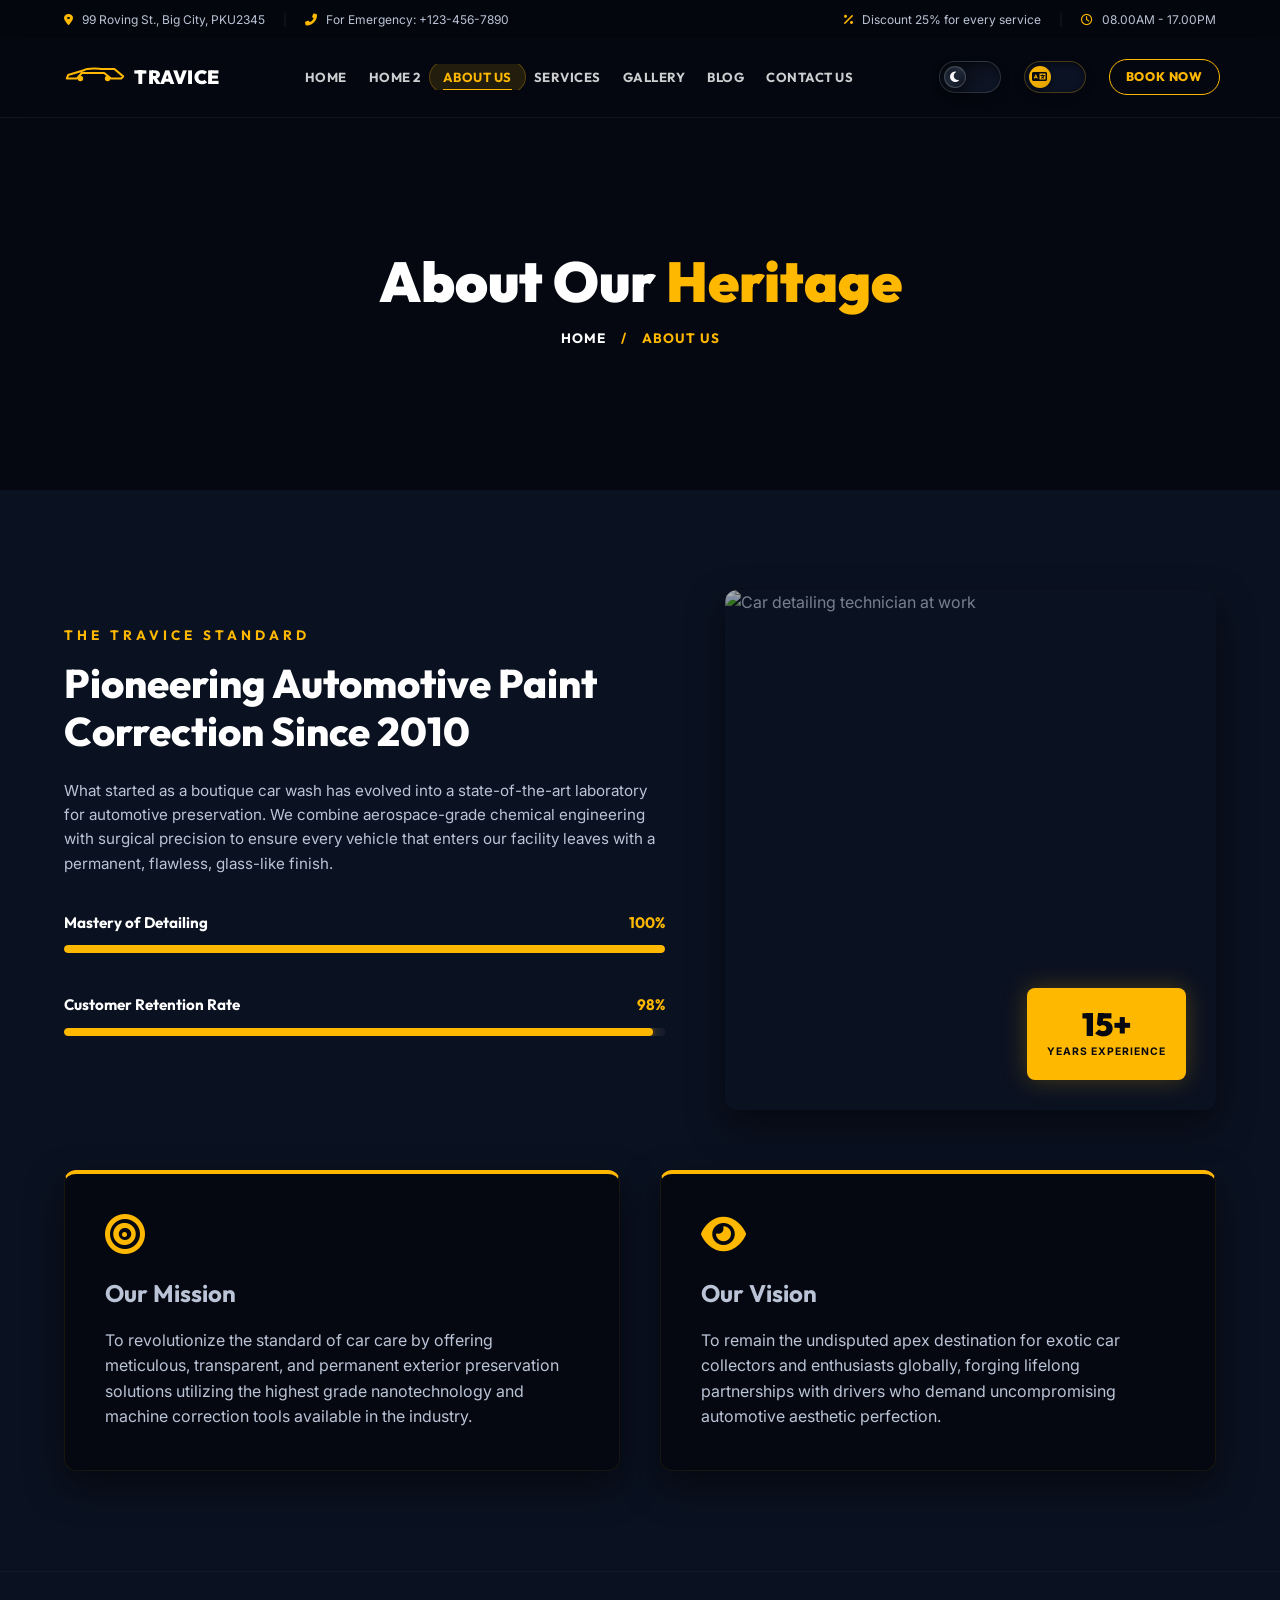
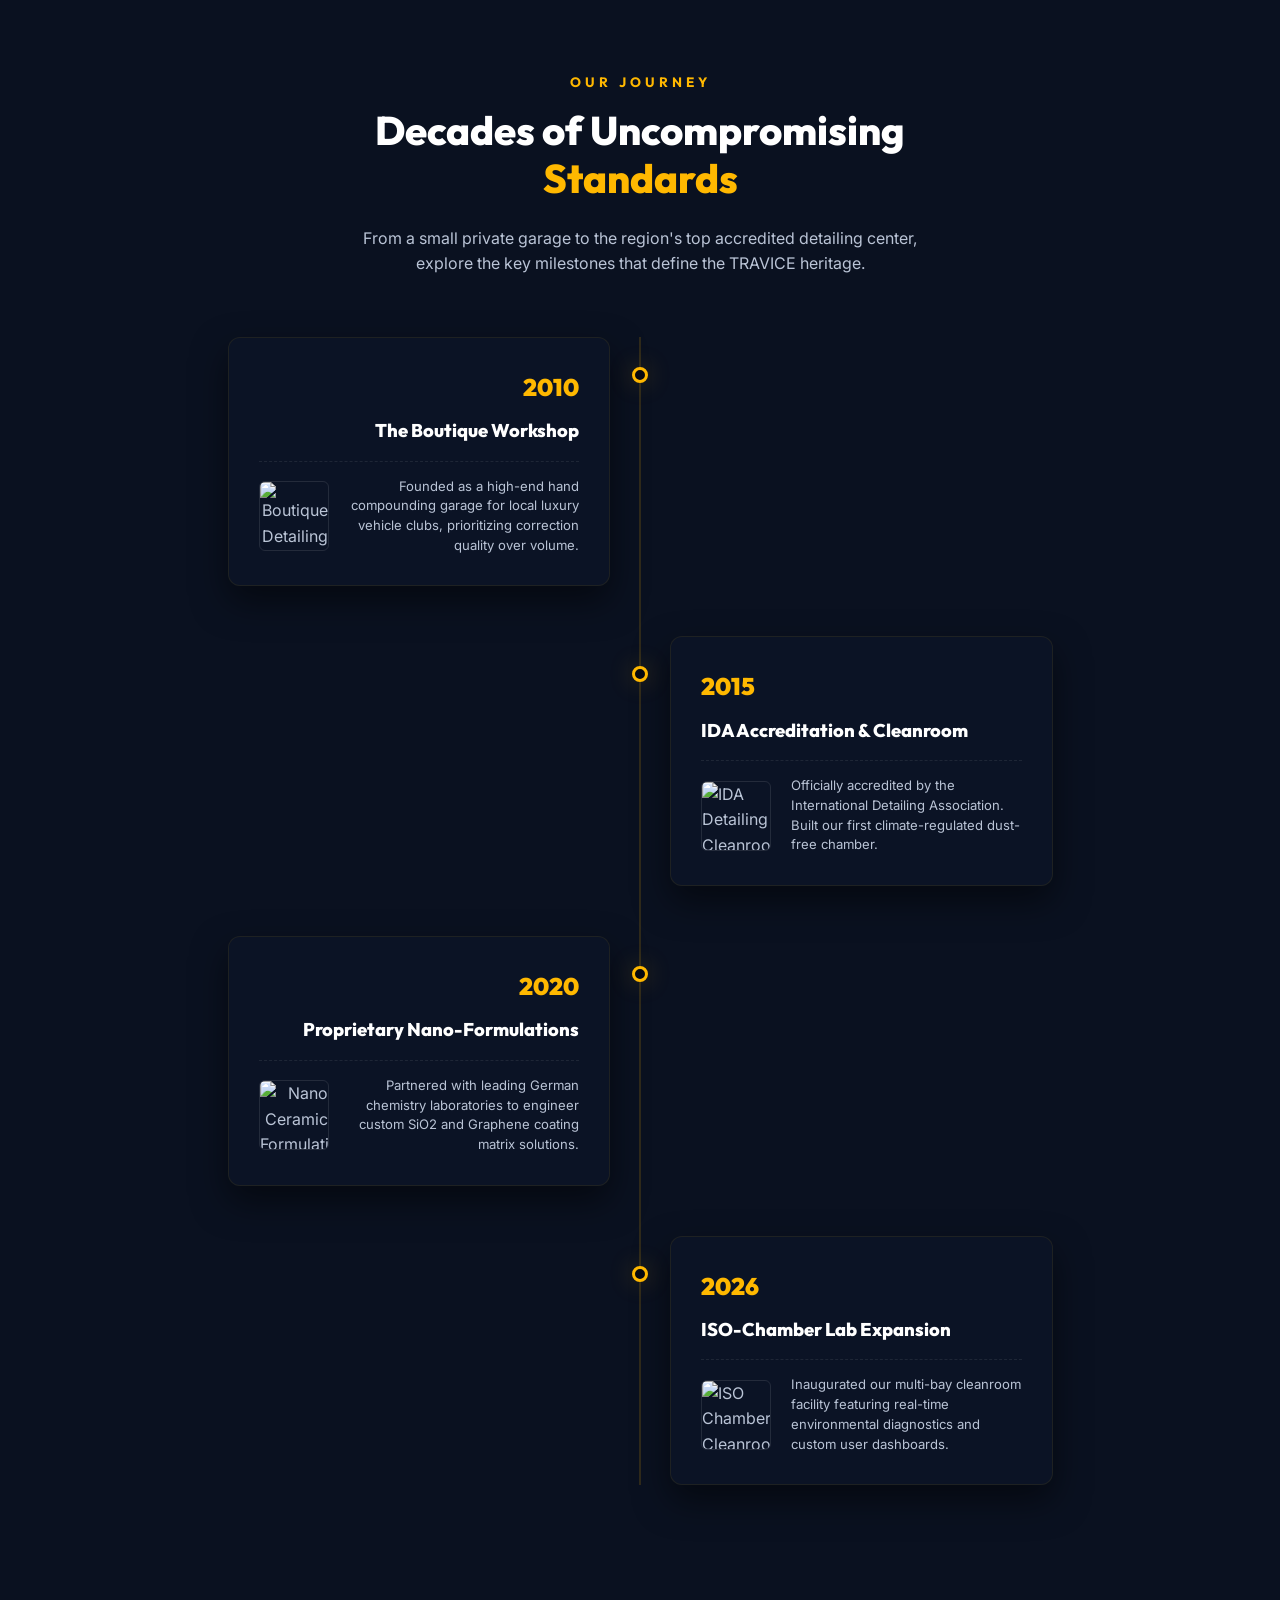
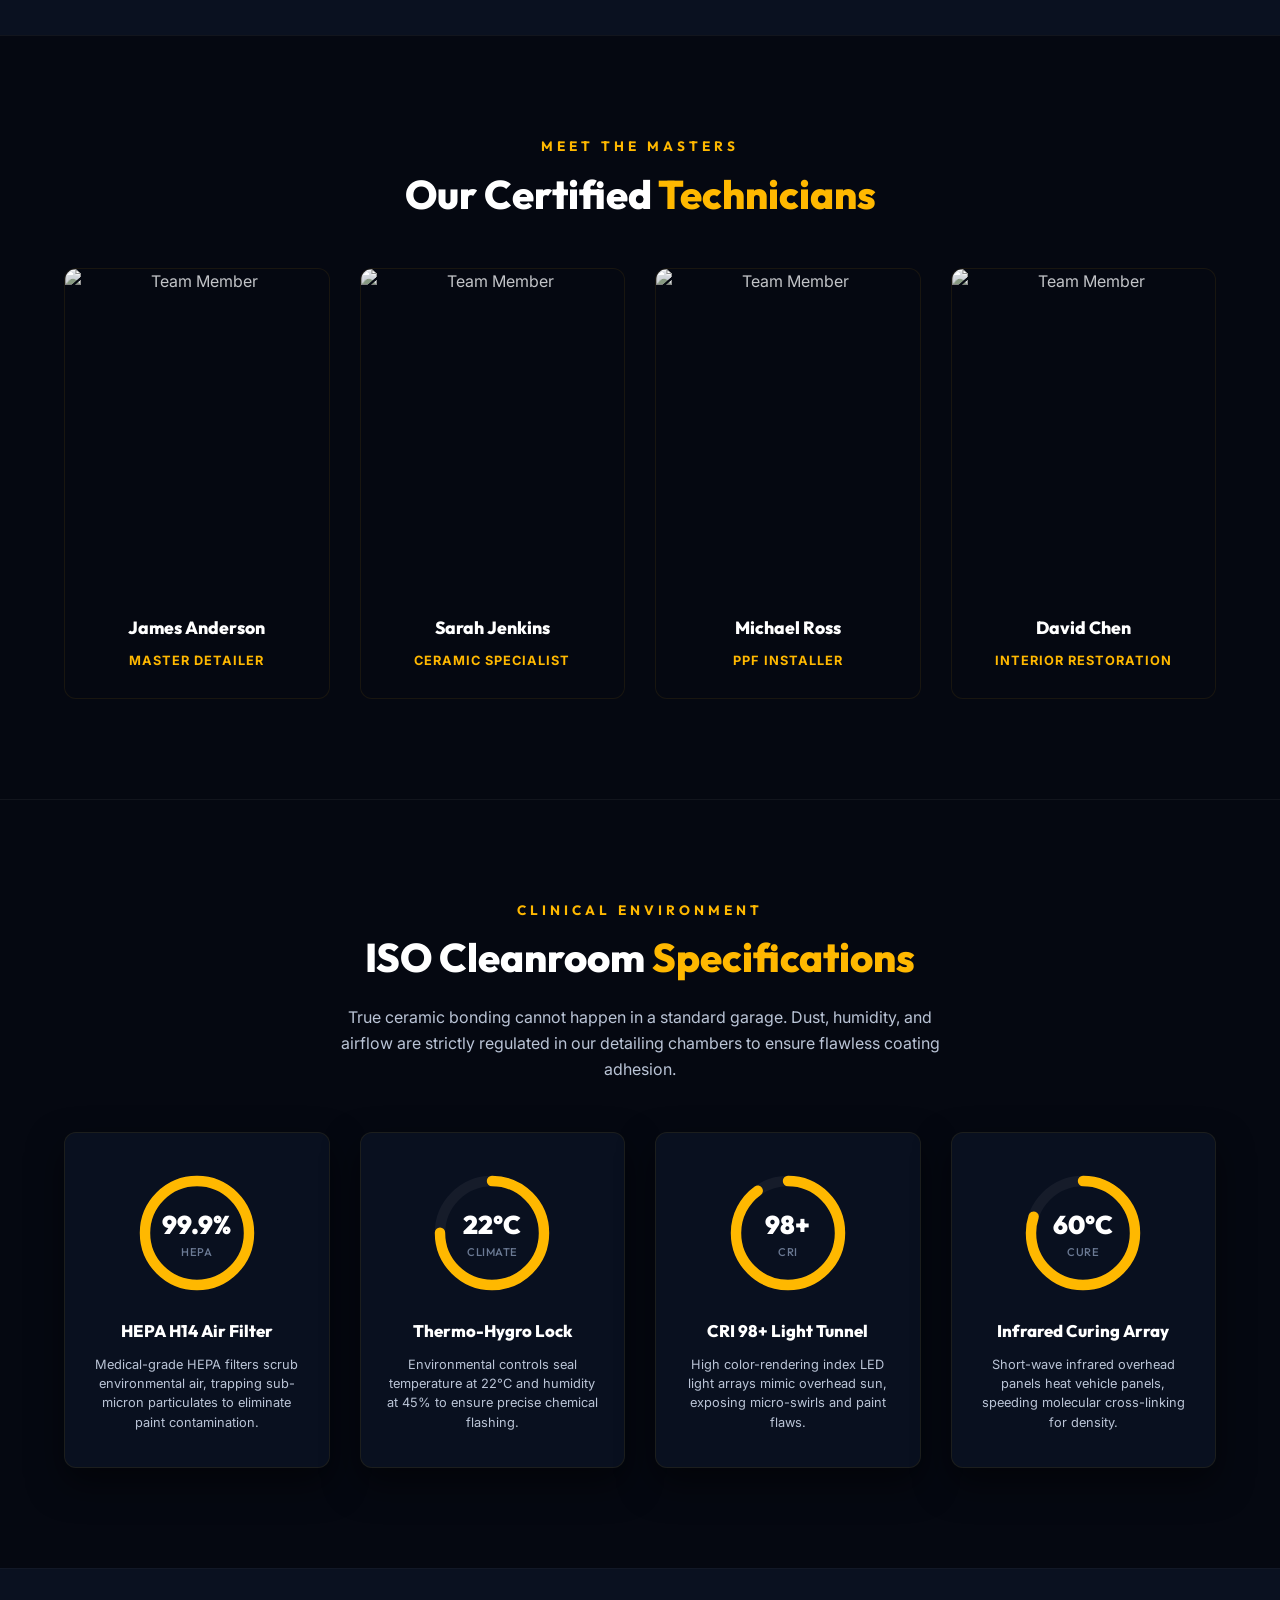
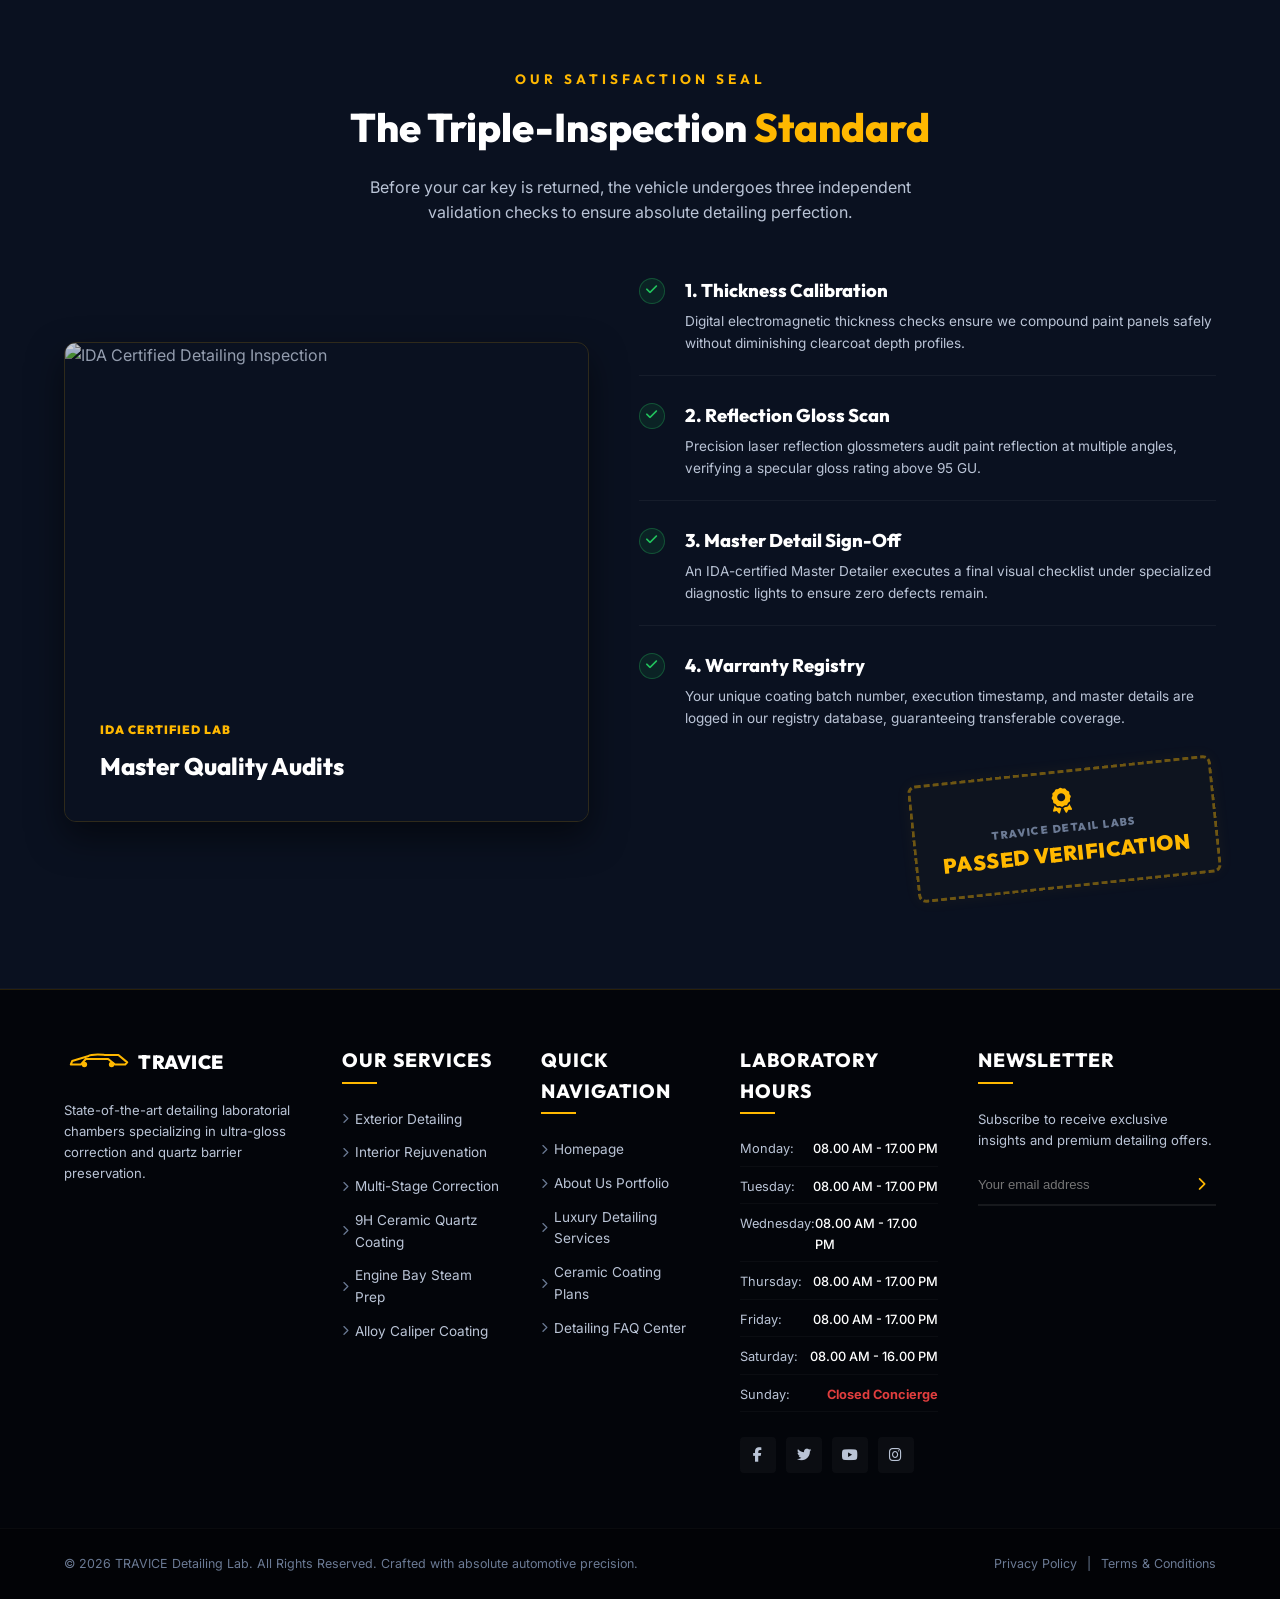
==== commit 7ca08a59: "first commit" ====
--- a/about.html
+++ b/about.html
@@ -202,7 +202,12 @@
                     <div class="milestone-card">
                         <div class="milestone-year">2010</div>
                         <h3 class="milestone-title">The Boutique Workshop</h3>
-                        <p style="color: var(--color-text-light); font-size: 0.88rem; line-height: 1.6;">Founded as a high-end hand compounding garage for local luxury vehicle clubs, prioritizing correction quality over volume.</p>
+                        <div class="milestone-media-wrapper">
+                            <div class="milestone-thumb">
+                                <img src="https://images.unsplash.com/photo-1601584115197-04ecc0da31d7?q=80&w=150&auto=format&fit=crop" alt="Boutique Detailing Studio 2010">
+                            </div>
+                            <p class="milestone-desc-short">Founded as a high-end hand compounding garage for local luxury vehicle clubs, prioritizing correction quality over volume.</p>
+                        </div>
                     </div>
                 </div>
                 <!-- Milestone 2 -->
@@ -211,7 +216,12 @@
                     <div class="milestone-card">
                         <div class="milestone-year">2015</div>
                         <h3 class="milestone-title">IDA Accreditation & Cleanroom</h3>
-                        <p style="color: var(--color-text-light); font-size: 0.88rem; line-height: 1.6;">Officially accredited by the International Detailing Association. Built our first climate-regulated dust-free chamber.</p>
+                        <div class="milestone-media-wrapper">
+                            <div class="milestone-thumb">
+                                <img src="https://images.unsplash.com/photo-1599256872237-5dcc0fbe9668?q=80&w=150&auto=format&fit=crop" alt="IDA Detailing Cleanroom 2015">
+                            </div>
+                            <p class="milestone-desc-short">Officially accredited by the International Detailing Association. Built our first climate-regulated dust-free chamber.</p>
+                        </div>
                     </div>
                 </div>
                 <!-- Milestone 3 -->
@@ -220,7 +230,12 @@
                     <div class="milestone-card">
                         <div class="milestone-year">2020</div>
                         <h3 class="milestone-title">Proprietary Nano-Formulations</h3>
-                        <p style="color: var(--color-text-light); font-size: 0.88rem; line-height: 1.6;">Partnered with leading German chemistry laboratories to engineer custom SiO2 and Graphene coating matrix solutions.</p>
+                        <div class="milestone-media-wrapper">
+                            <div class="milestone-thumb">
+                                <img src="https://images.unsplash.com/photo-1607860108855-64acf2078ed9?q=80&w=150&auto=format&fit=crop" alt="Nano Ceramic Formulations 2020">
+                            </div>
+                            <p class="milestone-desc-short">Partnered with leading German chemistry laboratories to engineer custom SiO2 and Graphene coating matrix solutions.</p>
+                        </div>
                     </div>
                 </div>
                 <!-- Milestone 4 -->
@@ -229,7 +244,12 @@
                     <div class="milestone-card">
                         <div class="milestone-year">2026</div>
                         <h3 class="milestone-title">ISO-Chamber Lab Expansion</h3>
-                        <p style="color: var(--color-text-light); font-size: 0.88rem; line-height: 1.6;">Inaugurated our multi-bay cleanroom facility featuring real-time environmental diagnostics and custom user dashboards.</p>
+                        <div class="milestone-media-wrapper">
+                            <div class="milestone-thumb">
+                                <img src="https://images.unsplash.com/photo-1618843479313-40f8afb4b4d8?q=80&w=150&auto=format&fit=crop" alt="ISO Chamber Cleanroom 2026">
+                            </div>
+                            <p class="milestone-desc-short">Inaugurated our multi-bay cleanroom facility featuring real-time environmental diagnostics and custom user dashboards.</p>
+                        </div>
                     </div>
                 </div>
             </div>
@@ -290,46 +310,66 @@
                 <p style="color: var(--color-text-light);">True ceramic bonding cannot happen in a standard garage. Dust, humidity, and airflow are strictly regulated in our detailing chambers to ensure flawless coating adhesion.</p>
             </div>
 
-            <div class="lab-grid animate-on-scroll">
-                <!-- Card 1 -->
-                <div class="lab-card">
-                    <div class="lab-card-header">
-                        <div class="lab-icon"><i class="fas fa-filter"></i></div>
-                        <div class="lab-status-dot"></div>
-                    </div>
-                    <div class="lab-val">HEPA H14</div>
-                    <div class="lab-label">99.995% Air Filtration</div>
-                    <p class="lab-desc">H14 medical-grade HEPA filters scrub environmental air, trapping sub-micron particulates to eliminate paint contamination.</p>
-                </div>
-                <!-- Card 2 -->
-                <div class="lab-card">
-                    <div class="lab-card-header">
-                        <div class="lab-icon"><i class="fas fa-thermometer-three-quarters"></i></div>
-                        <div class="lab-status-dot"></div>
-                    </div>
-                    <div class="lab-val">22°C / 45%</div>
-                    <div class="lab-label">Thermo-Hygro Lock</div>
-                    <p class="lab-desc">Environmental controls seal temperature at 22°C and humidity at 45% to ensure precise chemical flashing and curing ratios.</p>
-                </div>
-                <!-- Card 3 -->
-                <div class="lab-card">
-                    <div class="lab-card-header">
-                        <div class="lab-icon"><i class="fas fa-lightbulb"></i></div>
-                        <div class="lab-status-dot"></div>
-                    </div>
-                    <div class="lab-val">5000K</div>
-                    <div class="lab-label">CRI 98+ Tunnel Lights</div>
-                    <p class="lab-desc">High color-rendering index LED light arrays mimic overhead sun, exposing micro-swirls and ensuring flat level correction.</p>
-                </div>
-                <!-- Card 4 -->
-                <div class="lab-card">
-                    <div class="lab-card-header">
-                        <div class="lab-icon"><i class="fas fa-fire-alt"></i></div>
-                        <div class="lab-status-dot"></div>
-                    </div>
-                    <div class="lab-val">60°C</div>
-                    <div class="lab-label">Infrared Curing Array</div>
-                    <p class="lab-desc">Short-wave infrared overhead panels heat vehicle panels, speeding molecular cross-linking for hard crystalline density.</p>
+            <div class="cleanroom-gauges-container animate-on-scroll">
+                <!-- Card 1: HEPA -->
+                <div class="gauge-card">
+                    <div class="gauge-dial-wrapper">
+                        <svg class="gauge-svg" viewBox="0 0 100 100">
+                            <circle class="gauge-track" cx="50" cy="50" r="40" />
+                            <circle class="gauge-fill" cx="50" cy="50" r="40" stroke-dasharray="251.2" stroke-dashoffset="0.1" stroke="#00E5FF" />
+                        </svg>
+                        <div class="gauge-value-center">
+                            99.9%
+                            <span class="gauge-unit">HEPA</span>
+                        </div>
+                    </div>
+                    <h3 class="gauge-label">HEPA H14 Air Filter</h3>
+                    <p class="gauge-desc">Medical-grade HEPA filters scrub environmental air, trapping sub-micron particulates to eliminate paint contamination.</p>
+                </div>
+                <!-- Card 2: Climate -->
+                <div class="gauge-card">
+                    <div class="gauge-dial-wrapper">
+                        <svg class="gauge-svg" viewBox="0 0 100 100">
+                            <circle class="gauge-track" cx="50" cy="50" r="40" />
+                            <circle class="gauge-fill" cx="50" cy="50" r="40" stroke-dasharray="251.2" stroke-dashoffset="62.8" stroke="#FFB800" />
+                        </svg>
+                        <div class="gauge-value-center">
+                            22°C
+                            <span class="gauge-unit">Climate</span>
+                        </div>
+                    </div>
+                    <h3 class="gauge-label">Thermo-Hygro Lock</h3>
+                    <p class="gauge-desc">Environmental controls seal temperature at 22°C and humidity at 45% to ensure precise chemical flashing.</p>
+                </div>
+                <!-- Card 3: LED Tunnel -->
+                <div class="gauge-card">
+                    <div class="gauge-dial-wrapper">
+                        <svg class="gauge-svg" viewBox="0 0 100 100">
+                            <circle class="gauge-track" cx="50" cy="50" r="40" />
+                            <circle class="gauge-fill" cx="50" cy="50" r="40" stroke-dasharray="251.2" stroke-dashoffset="25.1" stroke="#10b981" />
+                        </svg>
+                        <div class="gauge-value-center">
+                            98+
+                            <span class="gauge-unit">CRI</span>
+                        </div>
+                    </div>
+                    <h3 class="gauge-label">CRI 98+ Light Tunnel</h3>
+                    <p class="gauge-desc">High color-rendering index LED light arrays mimic overhead sun, exposing micro-swirls and paint flaws.</p>
+                </div>
+                <!-- Card 4: Infrared -->
+                <div class="gauge-card">
+                    <div class="gauge-dial-wrapper">
+                        <svg class="gauge-svg" viewBox="0 0 100 100">
+                            <circle class="gauge-track" cx="50" cy="50" r="40" />
+                            <circle class="gauge-fill" cx="50" cy="50" r="40" stroke-dasharray="251.2" stroke-dashoffset="50.2" stroke="#FF2A54" />
+                        </svg>
+                        <div class="gauge-value-center">
+                            60°C
+                            <span class="gauge-unit">Cure</span>
+                        </div>
+                    </div>
+                    <h3 class="gauge-label">Infrared Curing Array</h3>
+                    <p class="gauge-desc">Short-wave infrared overhead panels heat vehicle panels, speeding molecular cross-linking for density.</p>
                 </div>
             </div>
         </div>
@@ -344,30 +384,61 @@
                 <p style="color: var(--color-text-light);">Before your car key is returned, the vehicle undergoes three independent validation checks to ensure absolute detailing perfection.</p>
             </div>
 
-            <div class="vip-grid animate-on-scroll">
-                <!-- Check 1 -->
-                <div class="vip-card">
-                    <div class="vip-icon"><i class="fas fa-microscope"></i></div>
-                    <h3>1. Thickness Calibration</h3>
-                    <p style="color: var(--color-text-light); font-size: 0.8rem; line-height: 1.6;">Digital electromagnetic thickness checks ensure we compound paint panels safely without diminishing clearcoat depth profiles.</p>
-                </div>
-                <!-- Check 2 -->
-                <div class="vip-card">
-                    <div class="vip-icon"><i class="fas fa-chart-bar"></i></div>
-                    <h3>2. Reflection Gloss Scan</h3>
-                    <p style="color: var(--color-text-light); font-size: 0.8rem; line-height: 1.6;">Precision laser reflection glossmeters audit paint reflection at multiple angles, verifying a specular gloss rating above 95 GU.</p>
-                </div>
-                <!-- Check 3 -->
-                <div class="vip-card">
-                    <div class="vip-icon"><i class="fas fa-signature"></i></div>
-                    <h3>3. Master Detail Sign-Off</h3>
-                    <p style="color: var(--color-text-light); font-size: 0.8rem; line-height: 1.6;">An IDA-certified Master Detailer executes a final visual checklist under specialized diagnostic lights to ensure zero defects remain.</p>
-                </div>
-                <!-- Check 4 -->
-                <div class="vip-card">
-                    <div class="vip-icon"><i class="fas fa-award"></i></div>
-                    <h3>4. Warranty Registry</h3>
-                    <p style="color: var(--color-text-light); font-size: 0.8rem; line-height: 1.6;">Your unique coating batch number, execution timestamp, and master details are logged in our registry database, guaranteeing transferable coverage.</p>
+            <div class="split-panel-layout animate-on-scroll">
+                <!-- Left column: Quality Inspection Media -->
+                <div class="split-panel-media animate-on-scroll">
+                    <img src="https://images.unsplash.com/photo-1599256872237-5dcc0fbe9668?q=80&w=800&auto=format&fit=crop" alt="IDA Certified Detailing Inspection">
+                    <div class="split-panel-media-overlay">
+                        <span class="split-panel-media-tag">IDA CERTIFIED LAB</span>
+                        <h3 class="split-panel-media-title">Master Quality Audits</h3>
+                    </div>
+                </div>
+
+                <!-- Right column: Checklist & Signature Stamp -->
+                <div class="quality-checklist-side animate-on-scroll" style="display: flex; flex-direction: column; justify-content: space-between; height: 100%;">
+                    <div class="checklist-container">
+                        <!-- Check 1 -->
+                        <div class="checklist-item">
+                            <div class="checklist-icon"><i class="fas fa-check"></i></div>
+                            <div class="checklist-info">
+                                <h3>1. Thickness Calibration</h3>
+                                <p>Digital electromagnetic thickness checks ensure we compound paint panels safely without diminishing clearcoat depth profiles.</p>
+                            </div>
+                        </div>
+                        <!-- Check 2 -->
+                        <div class="checklist-item">
+                            <div class="checklist-icon"><i class="fas fa-check"></i></div>
+                            <div class="checklist-info">
+                                <h3>2. Reflection Gloss Scan</h3>
+                                <p>Precision laser reflection glossmeters audit paint reflection at multiple angles, verifying a specular gloss rating above 95 GU.</p>
+                            </div>
+                        </div>
+                        <!-- Check 3 -->
+                        <div class="checklist-item">
+                            <div class="checklist-icon"><i class="fas fa-check"></i></div>
+                            <div class="checklist-info">
+                                <h3>3. Master Detail Sign-Off</h3>
+                                <p>An IDA-certified Master Detailer executes a final visual checklist under specialized diagnostic lights to ensure zero defects remain.</p>
+                            </div>
+                        </div>
+                        <!-- Check 4 -->
+                        <div class="checklist-item">
+                            <div class="checklist-icon"><i class="fas fa-check"></i></div>
+                            <div class="checklist-info">
+                                <h3>4. Warranty Registry</h3>
+                                <p>Your unique coating batch number, execution timestamp, and master details are logged in our registry database, guaranteeing transferable coverage.</p>
+                            </div>
+                        </div>
+                    </div>
+
+                    <!-- Stamp Section -->
+                    <div style="display: flex; justify-content: flex-end; margin-top: 10px;">
+                        <div class="stamp-seal">
+                            <i class="fas fa-award"></i>
+                            <span class="stamp-title">TRAVICE DETAIL LABS</span>
+                            <span class="stamp-status">PASSED VERIFICATION</span>
+                        </div>
+                    </div>
                 </div>
             </div>
         </div>
--- a/style.css
+++ b/style.css
@@ -378,24 +378,32 @@
 }
 
 .btn-header {
+    background-color: transparent;
+    color: var(--color-accent);
+    font-family: var(--font-heading);
+    font-weight: 800;
+    font-size: 0.8rem;
+    letter-spacing: 1.2px;
+    padding: 8px 22px;
+    border-radius: 30px;
+    border: 1.5px solid var(--color-accent);
+    cursor: pointer;
+    transition: all 0.3s cubic-bezier(0.4, 0, 0.2, 1);
+    white-space: nowrap;
+    display: inline-flex;
+    align-items: center;
+    justify-content: center;
+}
+
+.btn-header:hover {
+    transform: translateY(-2px);
+    box-shadow: 0 0 15px rgba(255, 184, 0, 0.45);
     background-color: var(--color-accent);
     color: var(--color-primary-dark);
-    font-family: var(--font-heading);
-    font-weight: 800;
-    font-size: 0.8rem;
-    letter-spacing: 1px;
-    padding: 10px 20px;
-    border-radius: 4px;
-    border: none;
-    cursor: pointer;
-    box-shadow: 0 4px 10px rgba(var(--color-accent-rgb), 0.15);
-    transition: var(--transition-smooth);
-}
-
-.btn-header:hover {
-    transform: translateY(-2px);
-    box-shadow: var(--shadow-glow);
-    background-color: var(--color-text-white);
+}
+
+.btn-header:active {
+    transform: translateY(0) scale(0.96);
 }
 
 /* Hamburger mobile button */
@@ -467,12 +475,12 @@
         flex: 1;
         justify-content: center;
         overflow: hidden;
-        margin-left: 40px;
-        margin-right: 40px;
+        margin-left: 24px;
+        margin-right: 24px;
     }
 
     .nav-menu ul {
-        gap: 10px;
+        gap: 22px;
         align-items: center;
         flex-wrap: nowrap;
         margin: 0;
@@ -480,14 +488,14 @@
     }
 
     .nav-link {
-        font-size: 0.7rem;
-        letter-spacing: 0.2px;
+        font-size: 0.82rem;
+        letter-spacing: 0.5px;
         white-space: nowrap;
         padding: 6px 0;
     }
 
     .nav-actions {
-        gap: 7px;
+        gap: 15px;
         display: flex;
         align-items: center;
         flex-shrink: 0;
@@ -495,43 +503,39 @@
 
     .theme-toggle,
     .rtl-toggle {
-        width: 46px;
-        height: 24px;
+        width: 56px;
+        height: 28px;
         margin-right: 0;
         flex-shrink: 0;
     }
 
     .theme-toggle-bubble,
     .rtl-toggle-bubble {
-        width: 16px;
-        height: 16px;
+        width: 20px;
+        height: 20px;
     }
 
     html[data-theme="light"] .theme-toggle-bubble {
-        transform: translateX(22px);
+        transform: translateX(28px);
     }
 
     html.rtl-active .rtl-toggle-bubble {
-        transform: translateX(22px);
+        transform: translateX(28px);
     }
 
     .rtl-toggle-text {
-        font-size: 0.48rem;
-        right: 5px;
-    }
-
-    html.rtl-active .rtl-toggle-text {
-        left: 5px;
-        right: auto;
+        display: none !important;
     }
 
     .btn-header {
-        padding: 6px 12px;
-        font-size: 0.7rem;
-        letter-spacing: 0.3px;
+        padding: 7px 16px;
+        font-size: 0.78rem;
+        letter-spacing: 0.8px;
         white-space: nowrap;
         flex-shrink: 0;
-    }
+        border-radius: 30px;
+    }
+
 }
 
 /* ── Narrow Tablet: 992px – 1100px — tightest, prevent wrap ─────────────── */
@@ -551,32 +555,32 @@
     }
 
     .nav-menu {
-        margin-left: 20px;
-        margin-right: 20px;
+        margin-left: 15px;
+        margin-right: 15px;
     }
 
     .nav-menu ul {
-        gap: 6px;
+        gap: 16px;
     }
 
     .nav-link {
-        font-size: 0.65rem;
-        letter-spacing: 0;
+        font-size: 0.78rem;
+        letter-spacing: 0.3px;
     }
 
     .nav-actions {
-        gap: 5px;
+        gap: 12px;
     }
 
     .theme-toggle,
     .rtl-toggle {
-        width: 42px;
-        height: 22px;
+        width: 52px;
+        height: 26px;
     }
 
     .btn-header {
-        padding: 5px 10px;
-        font-size: 0.65rem;
+        padding: 7px 14px;
+        font-size: 0.75rem;
     }
 }
 
--- a/pages.css
+++ b/pages.css
@@ -996,6 +996,7 @@
     display: flex;
     justify-content: space-between;
     align-items: center;
+    gap: 16px;
 }
 .layer-title {
     font-family: var(--font-heading);
@@ -1012,6 +1013,8 @@
     padding: 3px 10px;
     border-radius: 4px;
     letter-spacing: 0.5px;
+    flex-shrink: 0;
+    white-space: nowrap;
 }
 .layer-detail-card {
     background: var(--color-card-bg);
@@ -1483,6 +1486,18 @@
 }
 
 /* Responsive Overrides */
+@media (max-width: 1200px) and (min-width: 992px) {
+    .layer-visualizer-container {
+        gap: 24px;
+    }
+    .layer-item {
+        padding: 14px 18px;
+    }
+    .layer-title {
+        font-size: 0.9rem;
+    }
+}
+
 @media (max-width: 991px) {
     .layer-visualizer-container {
         grid-template-columns: 1fr;
@@ -1542,3 +1557,467 @@
     }
 }
 
+/* ==========================================================================
+   REDESIGNED PREMIUM COMPONENT STYLING
+   ========================================================================== */
+
+/* CCTV Container & Scanlines */
+.cctv-container {
+    position: relative;
+    width: 100%;
+    height: 250px;
+    border-radius: var(--border-radius-md);
+    overflow: hidden;
+    border: 1px solid rgba(255, 255, 255, 0.08);
+    box-shadow: 0 10px 30px rgba(0, 0, 0, 0.5);
+    background: #000;
+}
+.cctv-screen {
+    width: 100%;
+    height: 100%;
+    position: relative;
+}
+.cctv-screen img {
+    width: 100%;
+    height: 100%;
+    object-fit: cover;
+    opacity: 0.85;
+    filter: saturate(0.8) contrast(1.1);
+}
+.cctv-overlay {
+    position: absolute;
+    top: 0;
+    left: 0;
+    right: 0;
+    bottom: 0;
+    background: linear-gradient(
+        rgba(18, 16, 16, 0) 50%, 
+        rgba(0, 0, 0, 0.25) 50%
+    ), linear-gradient(
+        90deg, 
+        rgba(255, 0, 0, 0.06), 
+        rgba(0, 255, 0, 0.02), 
+        rgba(0, 0, 255, 0.06)
+    );
+    background-size: 100% 4px, 3px 100%;
+    pointer-events: none;
+    z-index: 2;
+}
+.cctv-scanline {
+    position: absolute;
+    top: 0;
+    left: 0;
+    width: 100%;
+    height: 100%;
+    background: linear-gradient(
+        to bottom,
+        rgba(255, 255, 255, 0) 0%,
+        rgba(255, 255, 255, 0.08) 10%,
+        rgba(255, 255, 255, 0) 20%
+    );
+    animation: cctv-scan 6s linear infinite;
+    pointer-events: none;
+    z-index: 3;
+}
+.cctv-badge {
+    position: absolute;
+    top: 15px;
+    left: 15px;
+    display: flex;
+    align-items: center;
+    gap: 6px;
+    background: rgba(0, 0, 0, 0.75);
+    border: 1px solid rgba(255, 255, 255, 0.15);
+    color: #FFFFFF;
+    font-family: monospace;
+    font-size: 0.7rem;
+    font-weight: 800;
+    padding: 4px 10px;
+    border-radius: 4px;
+    z-index: 4;
+    letter-spacing: 1px;
+}
+.cctv-rec-dot {
+    width: 8px;
+    height: 8px;
+    background: #FF2A54;
+    border-radius: 50%;
+    box-shadow: 0 0 8px #FF2A54;
+    animation: cctv-blink 1.5s infinite;
+}
+.cctv-cam-name {
+    position: absolute;
+    bottom: 12px;
+    left: 15px;
+    color: rgba(255, 255, 255, 0.8);
+    font-family: monospace;
+    font-size: 0.72rem;
+    z-index: 4;
+    text-shadow: 1px 1px 2px rgba(0, 0, 0, 0.9);
+}
+.cctv-timestamp {
+    position: absolute;
+    bottom: 12px;
+    right: 15px;
+    color: rgba(255, 255, 255, 0.8);
+    font-family: monospace;
+    font-size: 0.72rem;
+    z-index: 4;
+    text-shadow: 1px 1px 2px rgba(0, 0, 0, 0.9);
+}
+
+/* Simulated Environmental Gauges (Cleanroom Standards) */
+.cleanroom-gauges-container {
+    display: grid;
+    grid-template-columns: repeat(4, 1fr);
+    gap: 30px;
+    margin-top: 40px;
+}
+.gauge-card {
+    background: var(--color-card-bg);
+    border: 1px solid var(--color-card-border);
+    border-radius: var(--border-radius-lg);
+    padding: 35px 25px;
+    text-align: center;
+    box-shadow: var(--shadow-premium);
+    display: flex;
+    flex-direction: column;
+    align-items: center;
+    transition: var(--transition-smooth);
+}
+.gauge-card:hover {
+    transform: translateY(-8px);
+    border-color: var(--color-accent);
+    box-shadow: var(--shadow-glow);
+}
+.gauge-dial-wrapper {
+    position: relative;
+    width: 130px;
+    height: 130px;
+    margin-bottom: 20px;
+}
+.gauge-svg {
+    width: 100%;
+    height: 100%;
+    transform: rotate(-90deg);
+}
+.gauge-track {
+    fill: none;
+    stroke: rgba(255, 255, 255, 0.05);
+    stroke-width: 8;
+}
+.gauge-fill {
+    fill: none;
+    stroke: var(--color-accent);
+    stroke-width: 8;
+    stroke-linecap: round;
+    transition: stroke-dashoffset 1s ease-out;
+}
+.gauge-value-center {
+    position: absolute;
+    top: 50%;
+    left: 50%;
+    transform: translate(-50%, -50%);
+    font-family: var(--font-heading);
+    font-size: 1.6rem;
+    font-weight: 900;
+    color: var(--color-text-white);
+    display: flex;
+    flex-direction: column;
+    align-items: center;
+    justify-content: center;
+}
+.gauge-unit {
+    font-size: 0.7rem;
+    color: var(--color-text-muted);
+    font-weight: 500;
+    text-transform: uppercase;
+    letter-spacing: 0.5px;
+    margin-top: -2px;
+}
+.gauge-label {
+    font-family: var(--font-heading);
+    font-weight: 800;
+    font-size: 1.05rem;
+    color: var(--color-text-white);
+    margin-bottom: 10px;
+}
+.gauge-desc {
+    font-size: 0.8rem;
+    color: var(--color-text-light);
+    line-height: 1.5;
+}
+
+/* Split Panel Layouts (Precision Tools & Quality Pledge) */
+.split-panel-layout {
+    display: grid;
+    grid-template-columns: 1fr 1.1fr;
+    gap: 50px;
+    align-items: center;
+    margin-top: 40px;
+}
+.split-panel-media {
+    border-radius: var(--border-radius-lg);
+    overflow: hidden;
+    border: 1px solid rgba(255, 184, 0, 0.15);
+    box-shadow: var(--shadow-premium);
+    height: 480px;
+    position: relative;
+}
+.split-panel-media img {
+    width: 100%;
+    height: 100%;
+    object-fit: cover;
+}
+.split-panel-media-overlay {
+    position: absolute;
+    top: 0;
+    left: 0;
+    right: 0;
+    bottom: 0;
+    background: linear-gradient(to top, rgba(10, 17, 32, 0.9) 0%, rgba(10, 17, 32, 0.2) 100%);
+    display: flex;
+    flex-direction: column;
+    justify-content: flex-end;
+    padding: 35px;
+}
+.split-panel-media-tag {
+    color: var(--color-accent);
+    font-family: var(--font-heading);
+    font-size: 0.75rem;
+    font-weight: 900;
+    text-transform: uppercase;
+    letter-spacing: 1px;
+    margin-bottom: 8px;
+}
+.split-panel-media-title {
+    color: #FFFFFF;
+    font-family: var(--font-heading);
+    font-size: 1.5rem;
+    font-weight: 800;
+}
+
+/* Premium Checklist layout */
+.checklist-container {
+    display: flex;
+    flex-direction: column;
+    gap: 25px;
+}
+.checklist-item {
+    display: flex;
+    gap: 20px;
+    align-items: flex-start;
+    padding-bottom: 20px;
+    border-bottom: 1px solid rgba(255, 255, 255, 0.05);
+}
+.checklist-item:last-child {
+    border-bottom: none;
+    padding-bottom: 0;
+}
+.checklist-icon {
+    width: 26px;
+    height: 26px;
+    background: rgba(34, 197, 94, 0.1);
+    border: 1px solid rgba(34, 197, 94, 0.3);
+    border-radius: 50%;
+    display: flex;
+    align-items: center;
+    justify-content: center;
+    color: #22c55e;
+    font-size: 0.8rem;
+    flex-shrink: 0;
+    margin-top: 2px;
+}
+.checklist-info h3 {
+    font-family: var(--font-heading);
+    font-size: 1.15rem;
+    font-weight: 800;
+    color: #FFFFFF;
+    margin-bottom: 6px;
+}
+.checklist-info p {
+    color: var(--color-text-light);
+    font-size: 0.85rem;
+    line-height: 1.6;
+}
+
+/* Master Quality Seal Stamp */
+.stamp-seal {
+    display: inline-flex;
+    flex-direction: column;
+    align-items: center;
+    justify-content: center;
+    border: 3px dashed rgba(255, 184, 0, 0.4);
+    padding: 15px 25px;
+    border-radius: 8px;
+    width: fit-content;
+    transform: rotate(-6deg);
+    margin-top: 30px;
+    background: rgba(255, 184, 0, 0.02);
+    box-shadow: 0 0 15px rgba(255, 184, 0, 0.05);
+}
+.stamp-seal i {
+    font-size: 1.6rem;
+    color: var(--color-accent);
+    margin-bottom: 6px;
+}
+.stamp-title {
+    font-family: var(--font-heading);
+    font-size: 0.68rem;
+    font-weight: 900;
+    color: var(--color-text-muted);
+    text-transform: uppercase;
+    letter-spacing: 1.5px;
+}
+.stamp-status {
+    font-family: var(--font-heading);
+    font-size: 1.3rem;
+    font-weight: 900;
+    color: var(--color-accent);
+    text-transform: uppercase;
+    letter-spacing: 0.5px;
+}
+
+/* Timeline Milestones with Thumbnails */
+.milestone-media-wrapper {
+    display: flex;
+    gap: 20px;
+    align-items: center;
+    margin-top: 15px;
+    border-top: 1px dashed rgba(255, 255, 255, 0.08);
+    padding-top: 15px;
+}
+.milestone-thumb {
+    width: 70px;
+    height: 70px;
+    border-radius: 6px;
+    overflow: hidden;
+    border: 1px solid rgba(255, 255, 255, 0.1);
+    flex-shrink: 0;
+}
+.milestone-thumb img {
+    width: 100%;
+    height: 100%;
+    object-fit: cover;
+}
+.milestone-desc-short {
+    font-size: 0.82rem;
+    color: var(--color-text-light);
+    line-height: 1.5;
+}
+
+/* Telemetry fluctuates indicators */
+.telemetry-indicator {
+    display: inline-flex;
+    align-items: center;
+    gap: 8px;
+    font-size: 0.72rem;
+    font-weight: 800;
+    font-family: var(--font-heading);
+    text-transform: uppercase;
+    background: rgba(16, 185, 129, 0.08);
+    border: 1px solid rgba(16, 185, 129, 0.2);
+    color: #10b981;
+    padding: 4px 10px;
+    border-radius: 20px;
+    margin-bottom: 15px;
+    letter-spacing: 0.5px;
+}
+.telemetry-indicator i {
+    font-size: 0.5rem;
+    animation: cctv-blink 1.5s infinite;
+}
+
+/* Paint defect cards inside Defect Analyzer */
+.defect-card-media {
+    width: 100%;
+    height: 100%;
+    border-radius: var(--border-radius-lg);
+    overflow: hidden;
+    border: 1px solid rgba(255, 255, 255, 0.05);
+    position: relative;
+}
+.defect-card-media img {
+    width: 100%;
+    height: 100%;
+    object-fit: cover;
+}
+.defect-card-media-overlay {
+    position: absolute;
+    top: 15px;
+    left: 15px;
+    background: rgba(0, 0, 0, 0.75);
+    border: 1px solid rgba(255, 184, 0, 0.3);
+    color: var(--color-accent);
+    font-family: var(--font-heading);
+    font-size: 0.65rem;
+    font-weight: 800;
+    text-transform: uppercase;
+    padding: 4px 8px;
+    border-radius: 4px;
+    letter-spacing: 1px;
+}
+
+/* Light Mode Overrides for newly added components */
+html[data-theme="light"] .cctv-container {
+    border-color: rgba(0, 0, 0, 0.08);
+}
+html[data-theme="light"] .gauge-card {
+    background: #FFFFFF;
+    border-color: rgba(0, 0, 0, 0.08);
+}
+html[data-theme="light"] .gauge-track {
+    stroke: rgba(0, 0, 0, 0.05);
+}
+html[data-theme="light"] .gauge-value-center,
+html[data-theme="light"] .gauge-label,
+html[data-theme="light"] .split-panel-media-title,
+html[data-theme="light"] .checklist-info h3 {
+    color: #0F172A;
+}
+html[data-theme="light"] .checklist-item {
+    border-bottom-color: rgba(0, 0, 0, 0.05);
+}
+html[data-theme="light"] .stamp-seal {
+    background: rgba(255, 184, 0, 0.02);
+}
+html[data-theme="light"] .milestone-media-wrapper {
+    border-top-color: rgba(0, 0, 0, 0.05);
+}
+html[data-theme="light"] .milestone-thumb {
+    border-color: rgba(0, 0, 0, 0.08);
+}
+
+/* Animations Definitions */
+@keyframes cctv-scan {
+    0% { transform: translateY(-100%); }
+    100% { transform: translateY(100%); }
+}
+@keyframes cctv-blink {
+    0%, 100% { opacity: 1; }
+    50% { opacity: 0; }
+}
+
+/* Responsiveness overrides for newly added layouts */
+@media (max-width: 991px) {
+    .cleanroom-gauges-container {
+        grid-template-columns: repeat(2, 1fr);
+    }
+    .split-panel-layout {
+        grid-template-columns: 1fr;
+    }
+    .split-panel-media {
+        height: 350px;
+    }
+}
+@media (max-width: 575px) {
+    .cleanroom-gauges-container {
+        grid-template-columns: 1fr;
+    }
+    .milestone-media-wrapper {
+        flex-direction: column;
+        align-items: flex-start;
+    }
+}
+
+
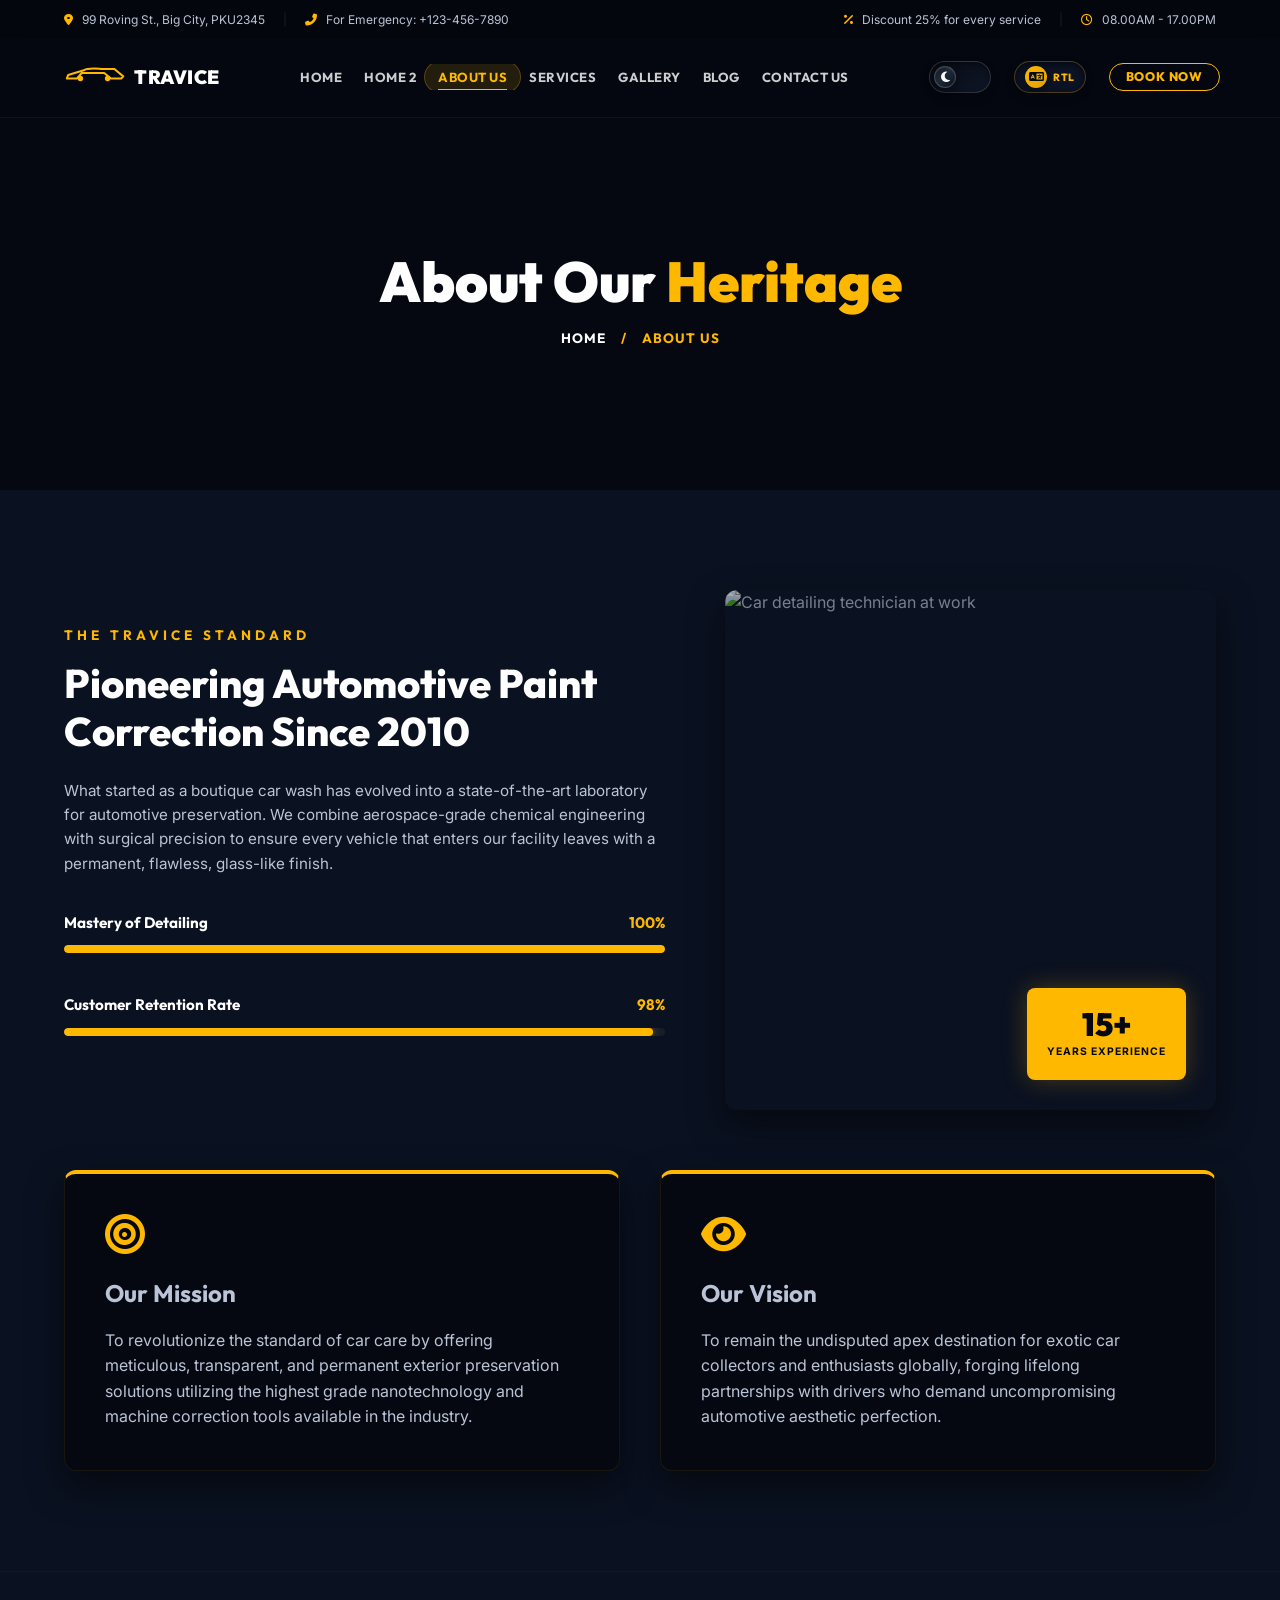
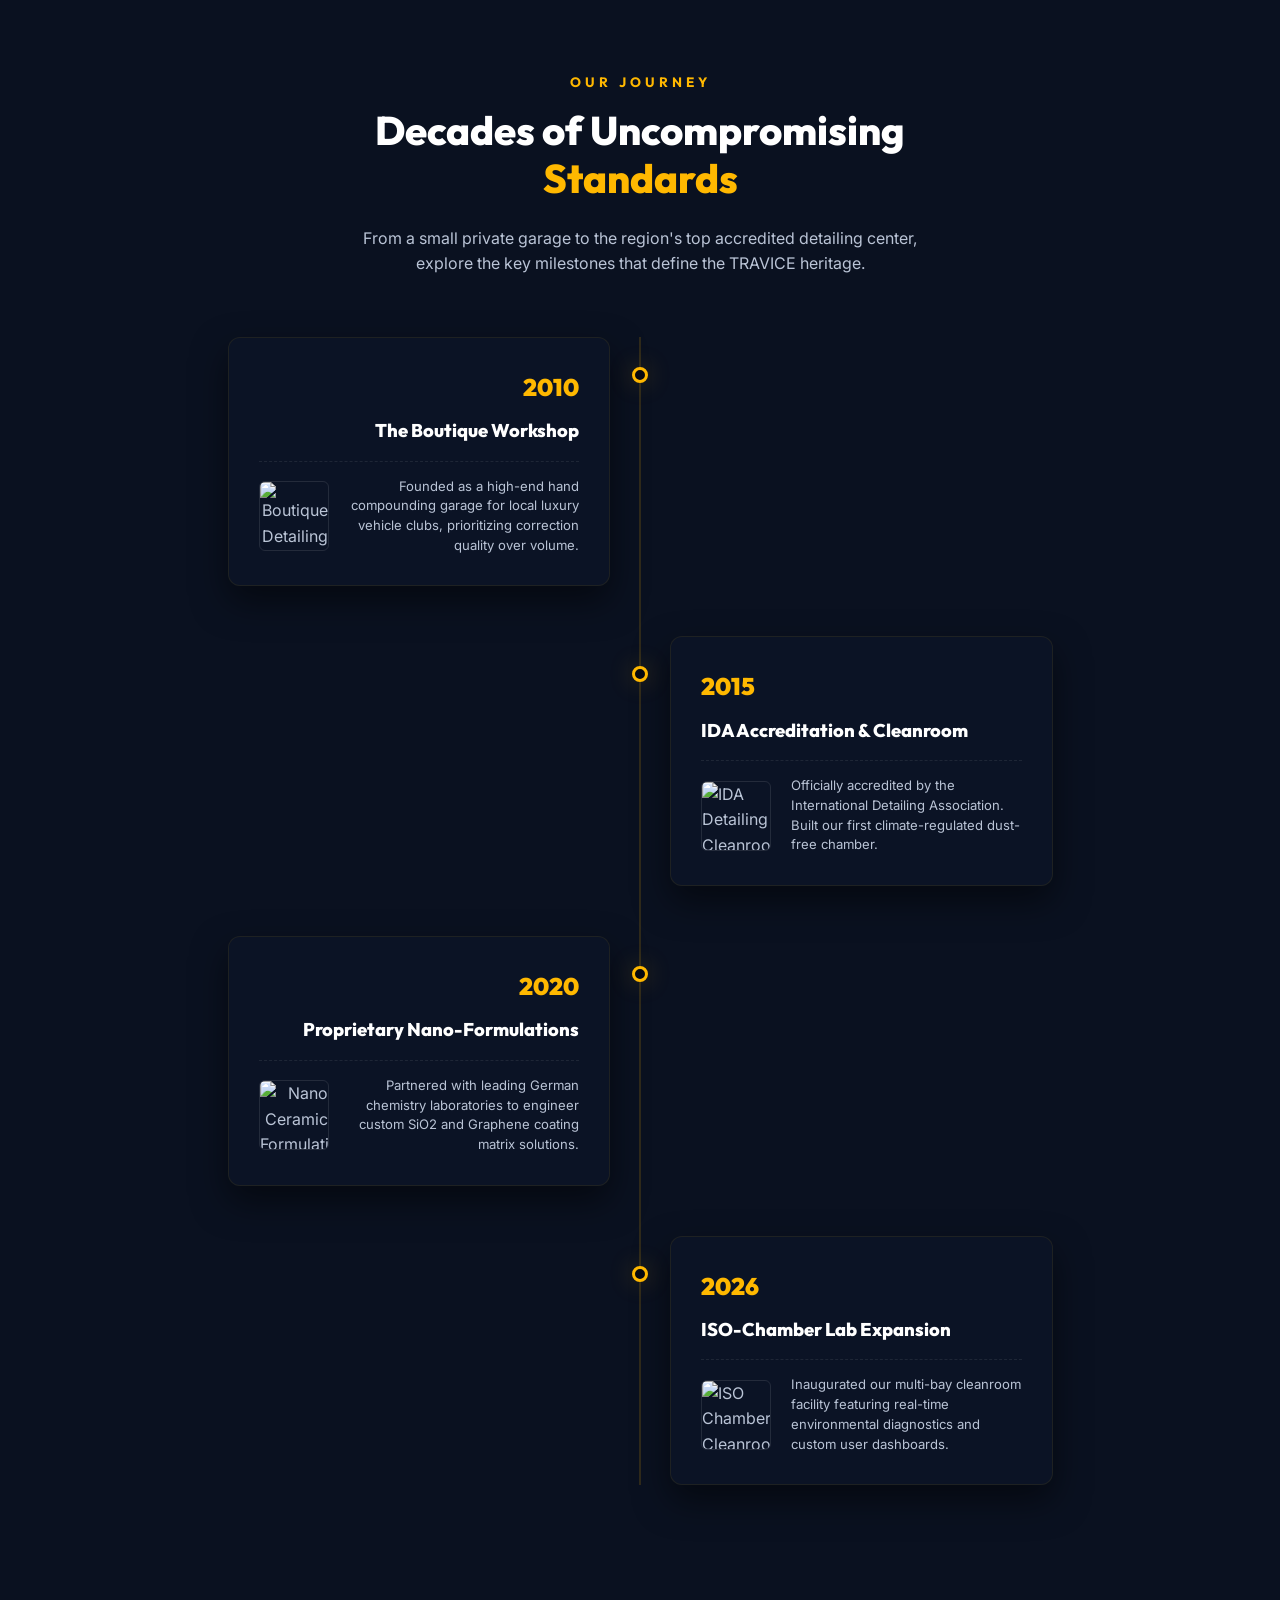
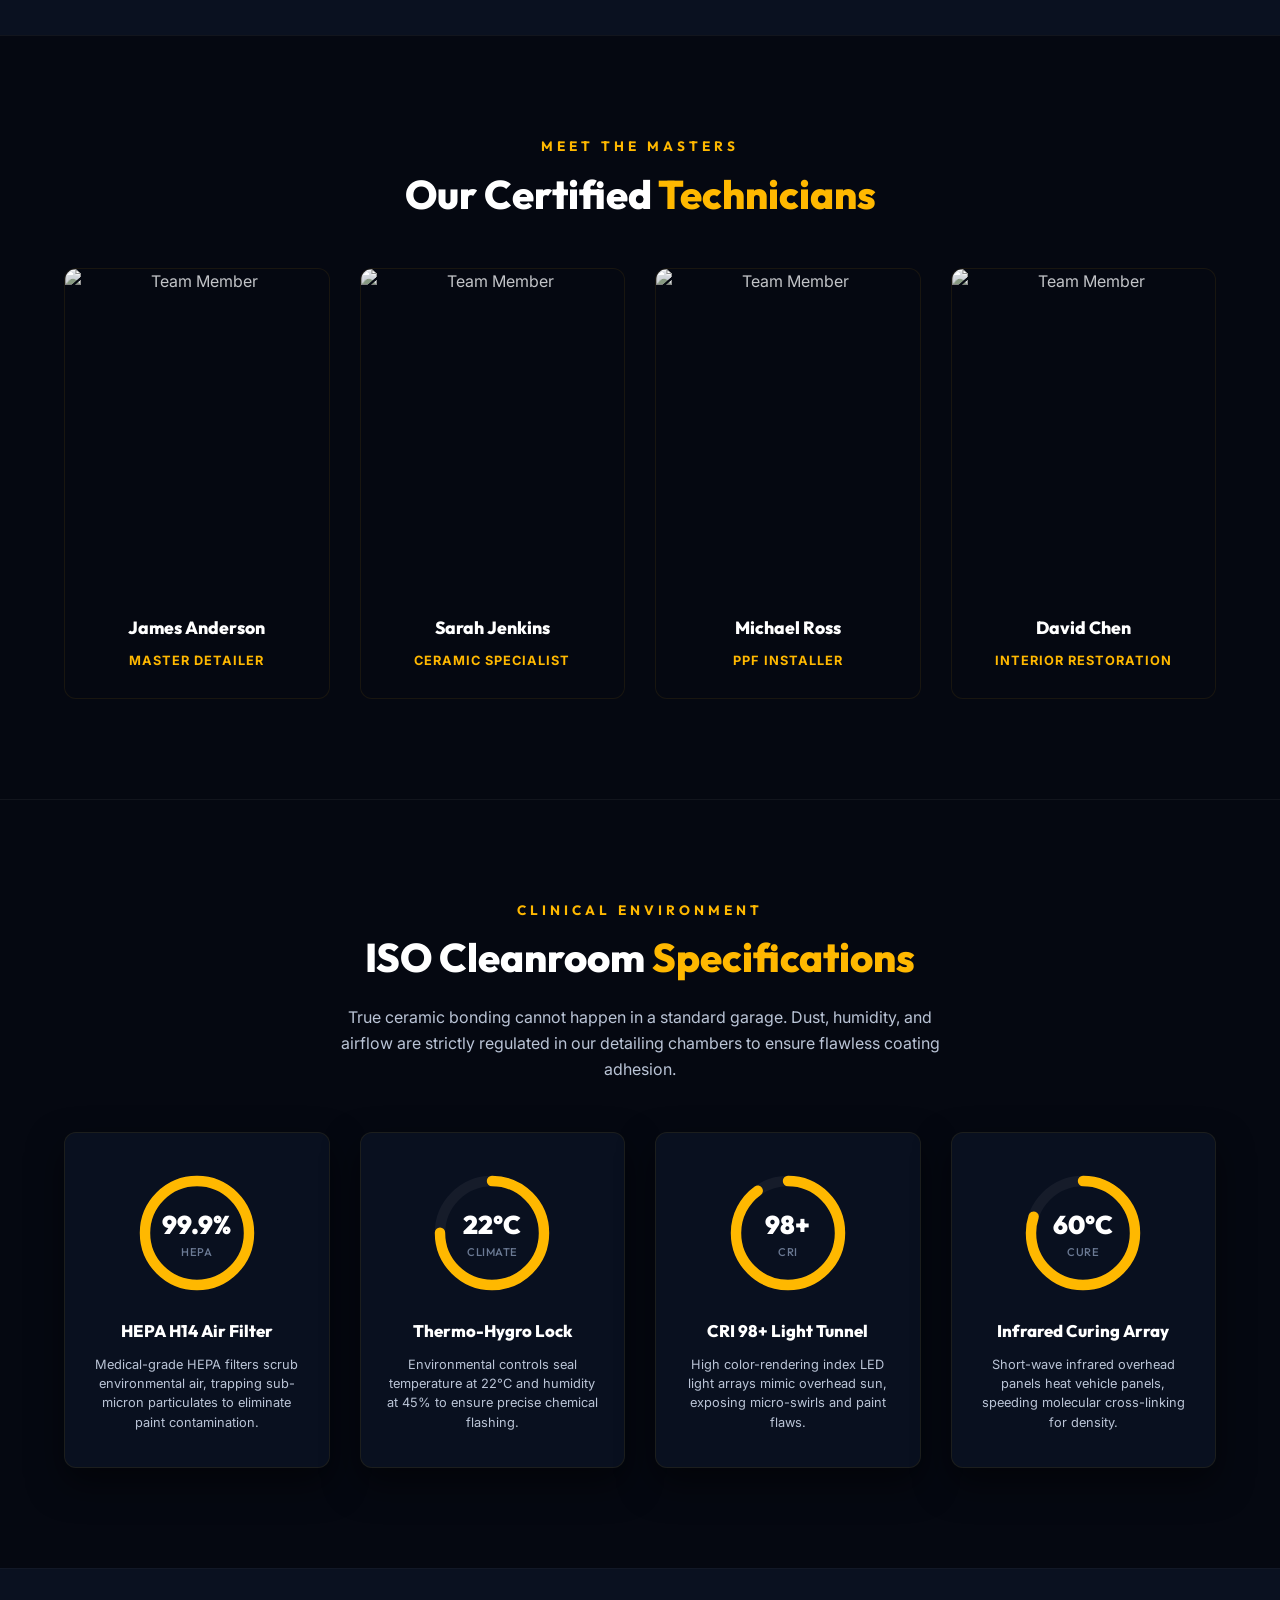
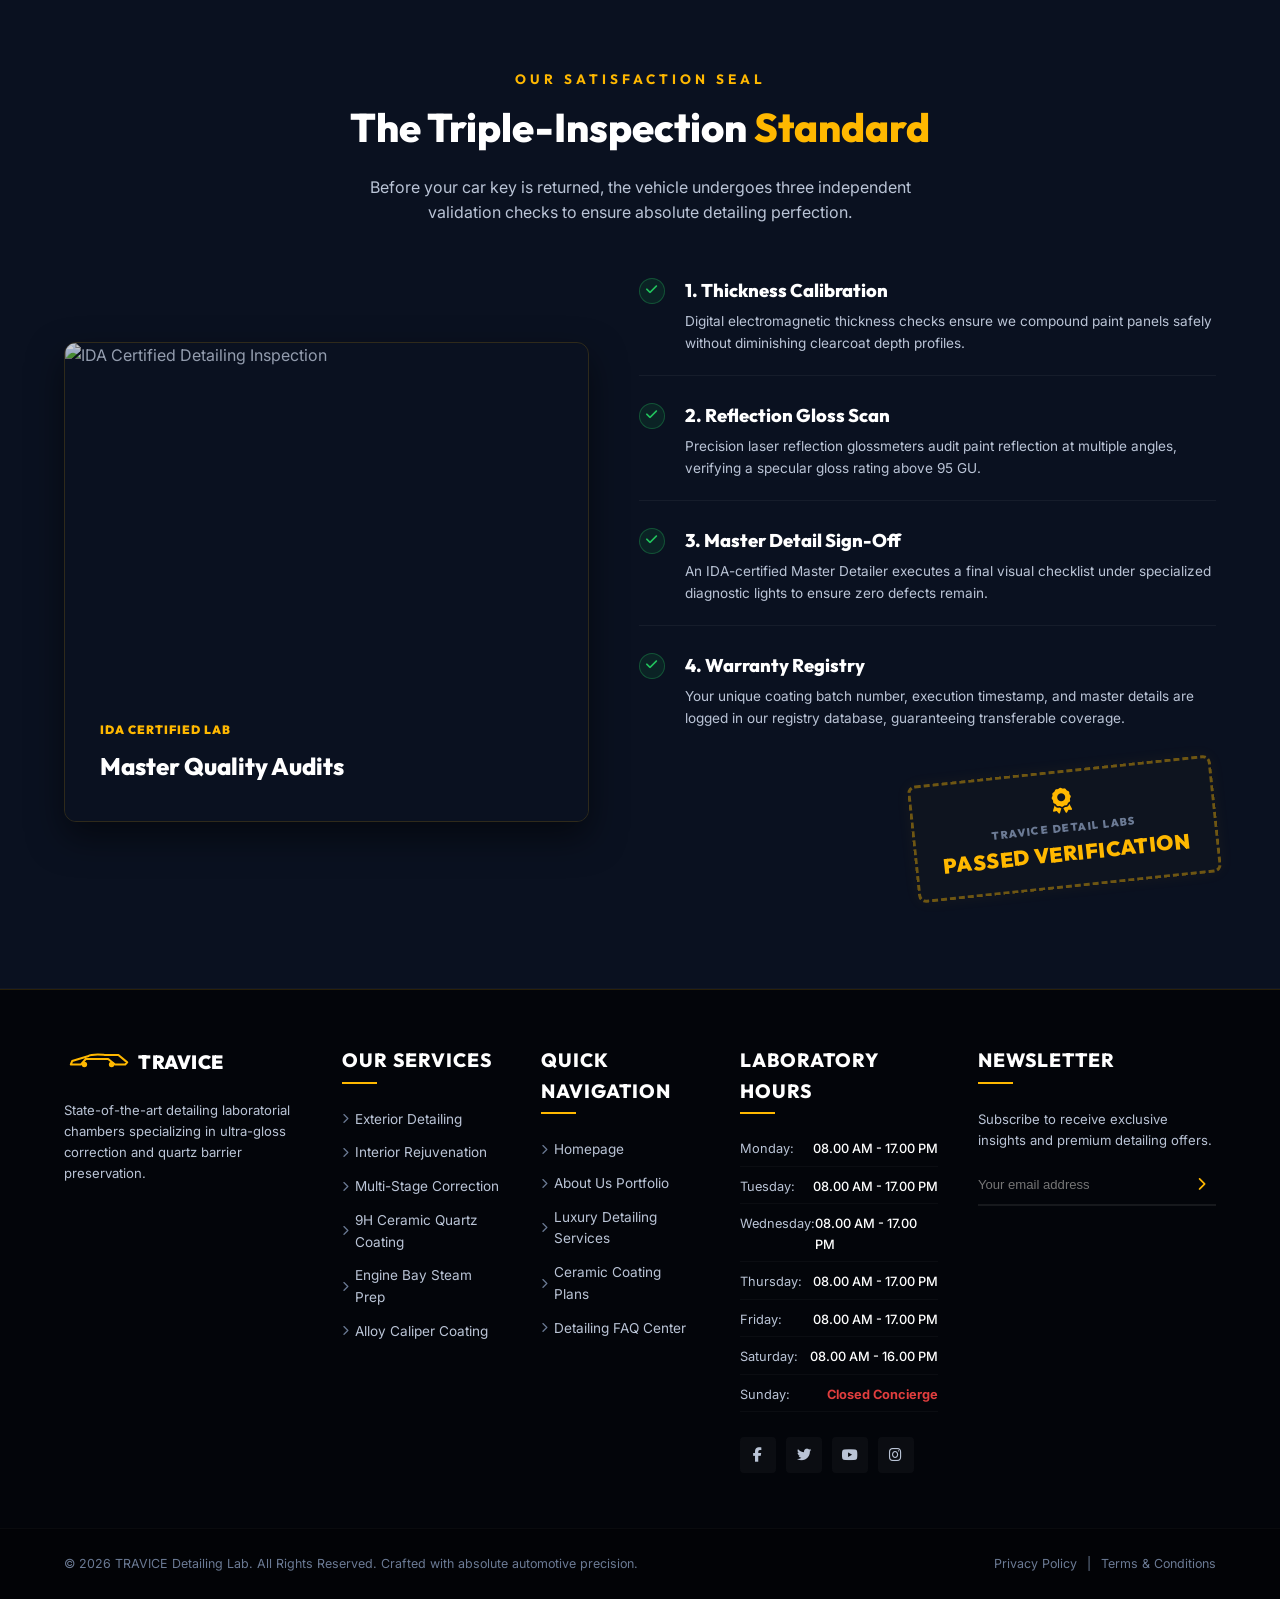
==== commit 21d5c345: "first commit" ====
--- a/about.html
+++ b/about.html
@@ -9,9 +9,9 @@
     <link rel="preconnect" href="https://fonts.gstatic.com" crossorigin>
     <link href="https://fonts.googleapis.com/css2?family=Outfit:wght@300;400;500;600;700;800;900&family=Inter:wght@300;400;500;600;700&display=swap" rel="stylesheet">
     <link rel="stylesheet" href="https://cdnjs.cloudflare.com/ajax/libs/font-awesome/6.4.0/css/all.min.css">
-    <link rel="stylesheet" href="style.css?v=1.1">
-    <link rel="stylesheet" href="pages.css?v=1.1">
-    <link rel="stylesheet" href="mobile.css?v=1.1">
+    <link rel="stylesheet" href="style.css?v=1.2">
+    <link rel="stylesheet" href="pages.css?v=1.2">
+    <link rel="stylesheet" href="mobile.css?v=1.2">
         <!-- Favicon Links -->
     <link rel="icon" type="image/x-icon" href="assets/favicon.ico?v=1.0">
     <link rel="icon" type="image/png" sizes="16x16" href="assets/favicon-16x16.png?v=1.0">
--- a/style.css
+++ b/style.css
@@ -384,7 +384,9 @@
     font-weight: 800;
     font-size: 0.8rem;
     letter-spacing: 1.2px;
-    padding: 8px 22px;
+    padding: 0 22px;
+    height: 32px;
+    box-sizing: border-box;
     border-radius: 30px;
     border: 1.5px solid var(--color-accent);
     cursor: pointer;
@@ -501,18 +503,28 @@
         flex-shrink: 0;
     }
 
-    .theme-toggle,
-    .rtl-toggle {
+    .theme-toggle {
         width: 56px;
         height: 28px;
         margin-right: 0;
         flex-shrink: 0;
     }
 
+    .rtl-toggle {
+        width: auto;
+        height: 28px;
+        margin-right: 0;
+        flex-shrink: 0;
+        padding: 0 8px;
+        gap: 4px;
+        box-sizing: border-box;
+    }
+
     .theme-toggle-bubble,
     .rtl-toggle-bubble {
         width: 20px;
         height: 20px;
+        flex-shrink: 0;
     }
 
     html[data-theme="light"] .theme-toggle-bubble {
@@ -520,15 +532,27 @@
     }
 
     html.rtl-active .rtl-toggle-bubble {
-        transform: translateX(28px);
+        transform: none;
     }
 
     .rtl-toggle-text {
-        display: none !important;
+        font-size: 0.58rem;
+        position: static;
+        left: auto;
+        right: auto;
+        pointer-events: none;
+        display: inline-block !important;
+    }
+
+    html.rtl-active .rtl-toggle-text {
+        left: auto;
+        right: auto;
     }
 
     .btn-header {
-        padding: 7px 16px;
+        padding: 0 16px;
+        height: 28px;
+        box-sizing: border-box;
         font-size: 0.78rem;
         letter-spacing: 0.8px;
         white-space: nowrap;
@@ -572,14 +596,23 @@
         gap: 12px;
     }
 
-    .theme-toggle,
-    .rtl-toggle {
+    .theme-toggle {
         width: 52px;
         height: 26px;
     }
 
+    .rtl-toggle {
+        width: auto;
+        height: 26px;
+        padding: 0 6px;
+        gap: 4px;
+        box-sizing: border-box;
+    }
+
     .btn-header {
-        padding: 7px 14px;
+        padding: 0 14px;
+        height: 26px;
+        box-sizing: border-box;
         font-size: 0.75rem;
     }
 }
@@ -3059,21 +3092,22 @@
 
 /* --- PREMIUM RTL DYNAMIC SWITCHER --- */
 .rtl-toggle {
-    width: 62px;
+    width: auto;
     height: 32px;
     background-color: rgba(13, 22, 41, 0.8);
     border: 1.5px solid rgba(255, 184, 0, 0.25);
     border-radius: 30px;
-    position: relative;
     cursor: pointer;
-    display: flex;
-    align-items: center;
-    padding: 0 4px;
+    display: inline-flex;
+    align-items: center;
+    justify-content: center;
+    padding: 0 10px;
+    gap: 6px;
     transition: var(--transition-smooth);
     box-shadow: inset 0 2px 5px rgba(0, 0, 0, 0.5), 0 4px 10px rgba(0, 0, 0, 0.2);
-    overflow: visible;
     margin-right: 8px;
     z-index: 1001;
+    box-sizing: border-box;
 }
 
 .rtl-toggle-bubble {
@@ -3084,15 +3118,14 @@
     display: flex;
     align-items: center;
     justify-content: center;
-    transition: transform 0.4s cubic-bezier(0.68, -0.55, 0.265, 1.55), background 0.4s ease, box-shadow 0.4s ease;
+    transition: background 0.4s ease, box-shadow 0.4s ease;
     box-shadow: 0 2px 5px rgba(0, 0, 0, 0.4);
-    transform: translateX(0);
+    flex-shrink: 0;
 }
 
 .rtl-toggle-bubble i {
     font-size: 0.75rem;
     color: #050811;
-    transition: transform 0.4s ease, opacity 0.4s ease;
 }
 
 .rtl-toggle-text {
@@ -3100,12 +3133,11 @@
     font-size: 0.65rem;
     font-weight: 800;
     color: var(--color-accent);
-    position: absolute;
-    right: 8px;
     text-transform: uppercase;
     letter-spacing: 0.5px;
     pointer-events: none;
     transition: var(--transition-smooth);
+    flex-shrink: 0;
 }
 
 /* Hover effects */
@@ -3116,11 +3148,11 @@
 
 /* Active RTL state */
 html.rtl-active .rtl-toggle-bubble {
-    transform: translateX(30px);
+    transform: none;
 }
 
 html.rtl-active .rtl-toggle-text {
-    left: 8px;
+    left: auto;
     right: auto;
 }
 
--- a/pages.css
+++ b/pages.css
@@ -967,8 +967,20 @@
 
 /* Interactive Hover / Active States */
 .layer-item:hover, .layer-item.active {
-    transform: translateX(12px);
     background: rgba(13, 22, 41, 0.95);
+}
+
+.layer-item:hover::before, .layer-item.active::before {
+    width: 10px;
+}
+
+.layer-item:hover .layer-title, .layer-item.active .layer-title {
+    transform: translateX(8px);
+}
+
+html[dir="rtl"] .layer-item:hover .layer-title,
+html[dir="rtl"] .layer-item.active .layer-title {
+    transform: translateX(-8px);
 }
 
 .layer-item[data-layer="topcoat"]:hover, .layer-item[data-layer="topcoat"].active {
@@ -1003,6 +1015,8 @@
     font-weight: 700;
     font-size: 1.05rem;
     color: var(--color-text-white);
+    display: inline-block;
+    transition: transform 0.4s cubic-bezier(0.165, 0.84, 0.44, 1);
 }
 .layer-thickness {
     font-family: var(--font-heading);
--- a/mobile.css
+++ b/mobile.css
@@ -1444,6 +1444,24 @@
         transform: translateX(20px);
     }
 
+    .rtl-toggle {
+        width: auto;
+        height: 26px;
+        padding: 0 6px;
+        gap: 3px;
+        box-sizing: border-box;
+    }
+
+    .rtl-toggle-bubble {
+        width: 16px;
+        height: 16px;
+        flex-shrink: 0;
+    }
+
+    .rtl-toggle-text {
+        font-size: 0.5rem;
+    }
+
 } /* END @media (max-width: 400px) */
 
 /* ============================================================
@@ -1561,28 +1579,34 @@
    ============================================================ */
 @media (max-width: 575px) {
     .rtl-toggle {
-        width: 52px;
+        width: auto;
         height: 28px;
         margin-right: 0;
         flex-shrink: 0;
+        padding: 0 8px;
+        gap: 4px;
+        box-sizing: border-box;
     }
     
     .rtl-toggle-bubble {
         width: 18px;
         height: 18px;
+        flex-shrink: 0;
     }
     
     html.rtl-active .rtl-toggle-bubble {
-        transform: translateX(24px);
+        transform: none;
     }
     
     .rtl-toggle-text {
         font-size: 0.55rem;
-        right: 6px;
+        position: static;
+        left: auto;
+        right: auto;
     }
     
     html.rtl-active .rtl-toggle-text {
-        left: 6px;
+        left: auto;
         right: auto;
     }
 }
